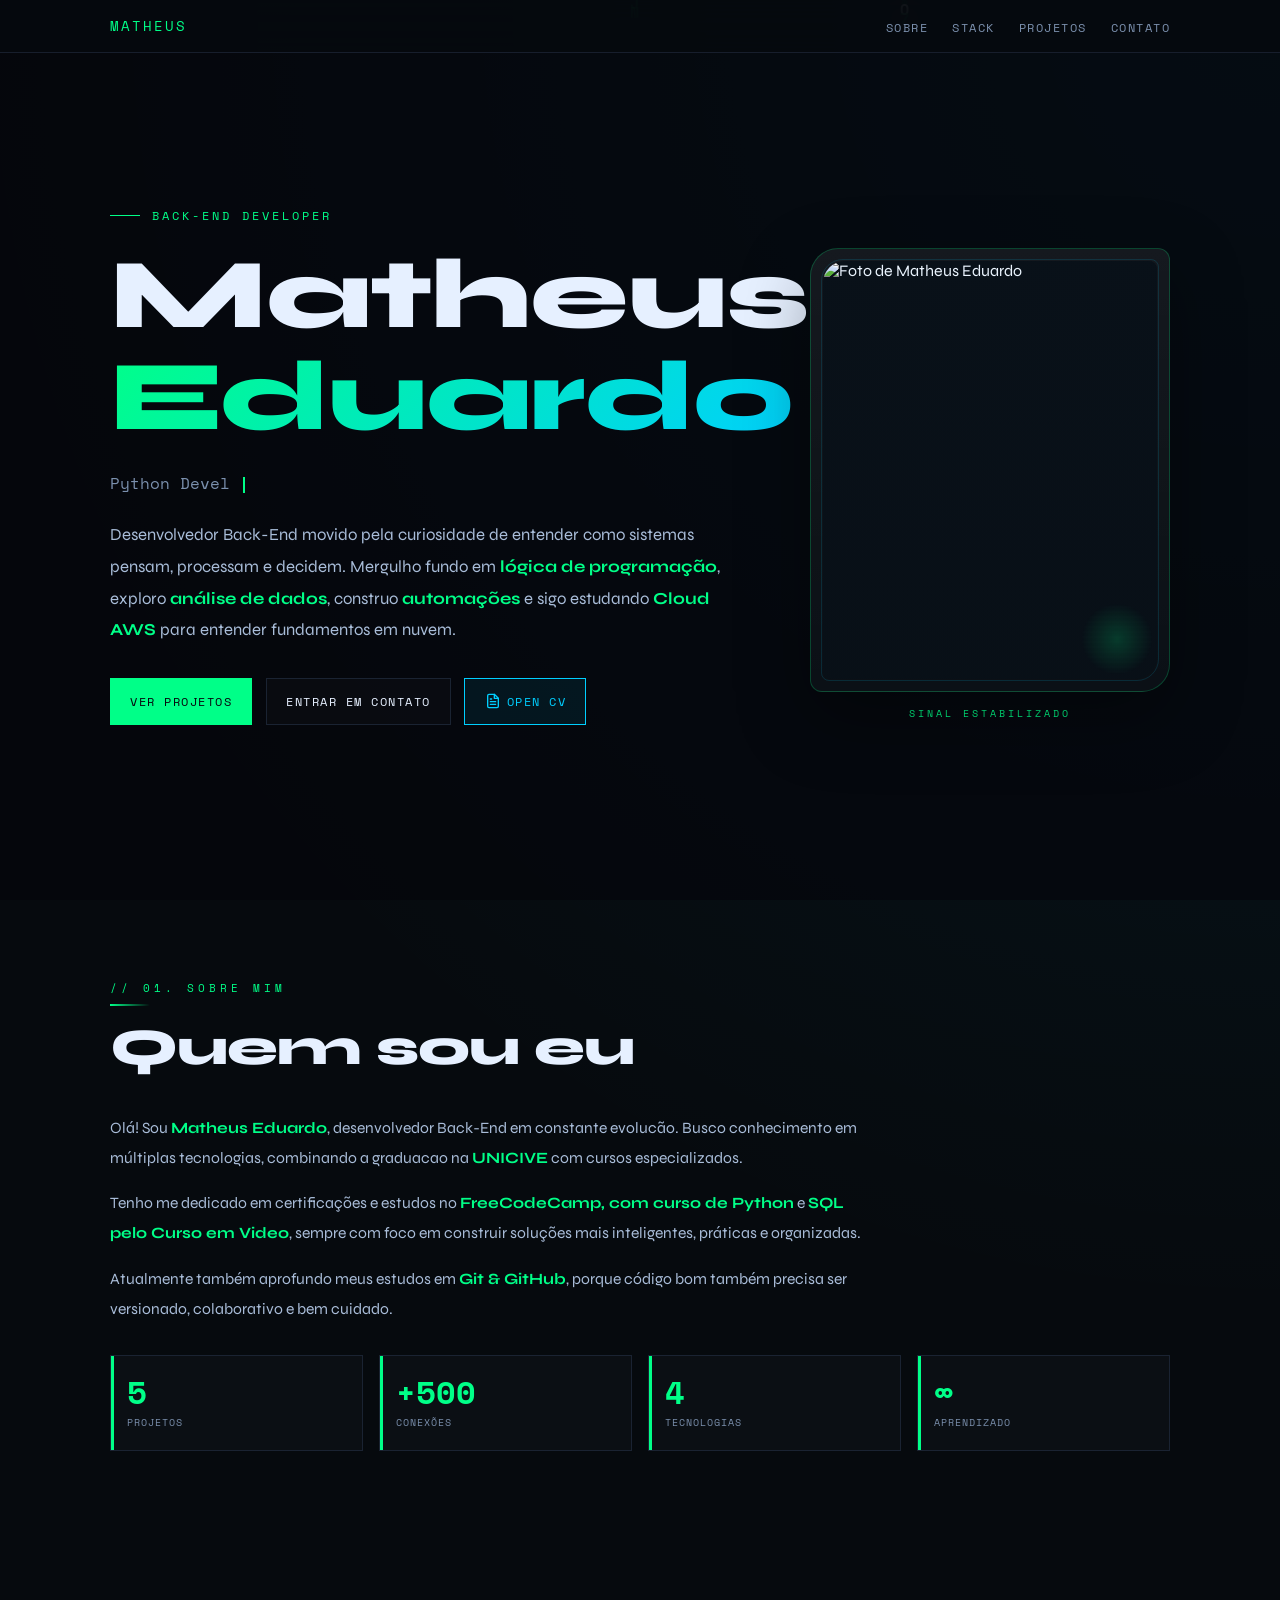
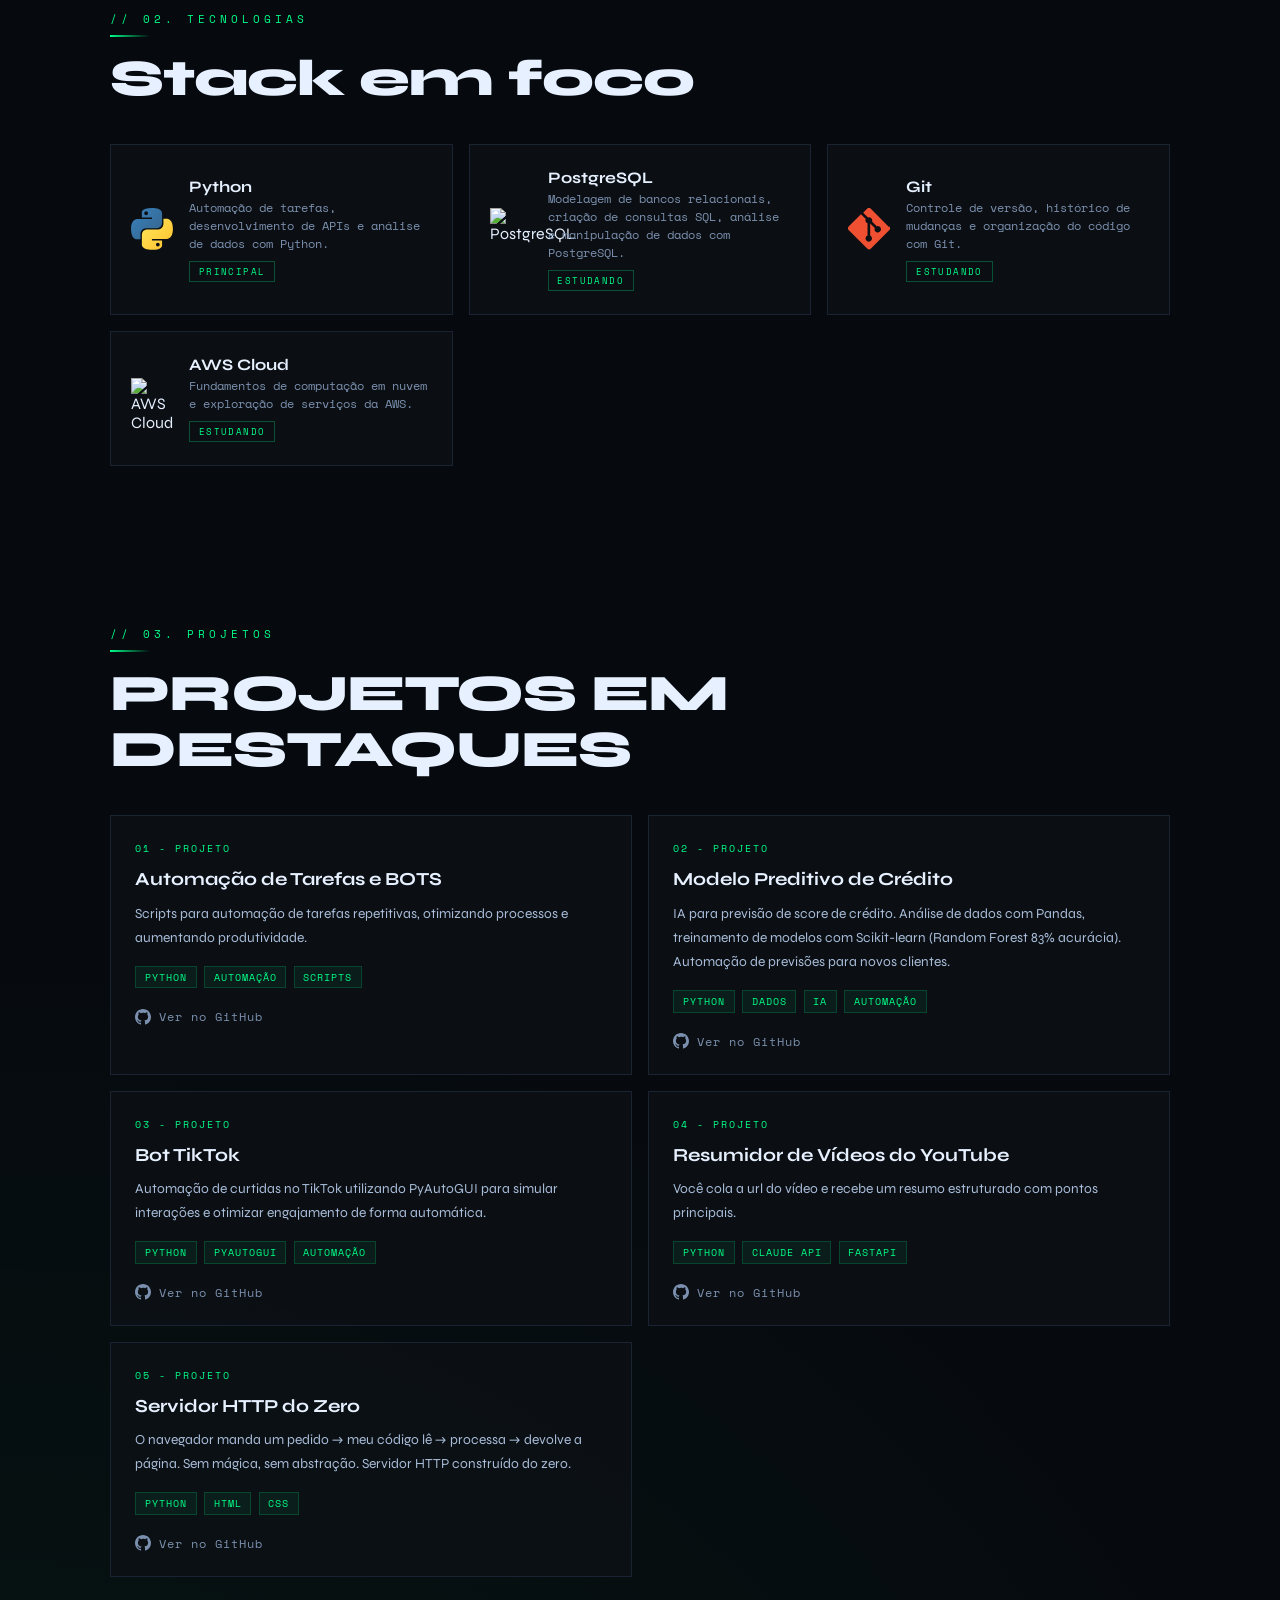
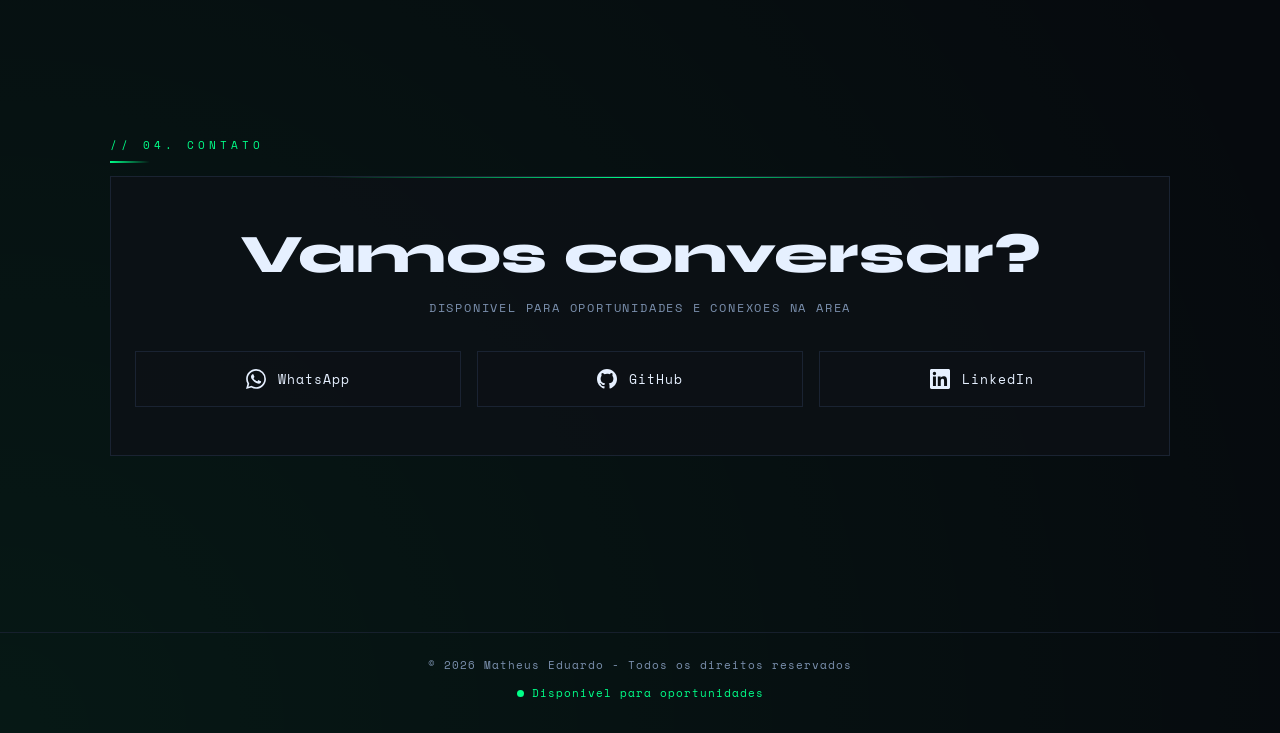
==== index.html @ 57ccb23d "Atualiza nomes dos projetos no portfólio Co-Authored-By: Claude Opus 4.6 <noreply@anthropic.com>" ====
<!DOCTYPE html>
<html lang="pt-BR">
<head>
  <meta charset="UTF-8">
  <meta name="viewport" content="width=device-width, initial-scale=1.0">
  <meta
    name="description"
    content="Portfólio de Matheus Eduardo, desenvolvedor Back-End focado em Python, SQL, automacao e IA."
  >
  <title>Matheus Eduardo | Back-End Developer</title>
  <link rel="preconnect" href="https://fonts.googleapis.com">
  <link rel="preconnect" href="https://fonts.gstatic.com" crossorigin>
  <link
    href="https://fonts.googleapis.com/css2?family=Space+Mono:wght@400;700&amp;family=Syne:wght@400;600;700;800&amp;display=swap"
    rel="stylesheet"
  >
  <link rel="stylesheet" href="styles.css">
</head>
<body>
  <canvas id="matrix-canvas" aria-hidden="true"></canvas>

  <header class="site-header">
    <nav class="nav">
      <a class="nav-logo" href="#hero">MATHEUS</a>
      <ul class="nav-links">
        <li><a href="#about">Sobre</a></li>
        <li><a href="#tech">Stack</a></li>
        <li><a href="#projects">Projetos</a></li>
        <li><a href="#contact">Contato</a></li>
      </ul>
    </nav>
  </header>

  <main class="wrapper">
    <section id="hero" class="section hero">
      <div class="hero-tag">Back-End Developer</div>
      <div class="hero-grid">
        <div class="hero-copy">
          <h1 class="hero-name">
            Matheus
            <span>Eduardo</span>
          </h1>
          <p class="hero-role">
            <span id="typed-text"></span>
            <span class="cursor" aria-hidden="true"></span>
          </p>
          <p class="hero-desc">
            Desenvolvedor Back-End movido pela curiosidade de entender como sistemas pensam,
            processam e decidem. Mergulho fundo em <strong>lógica de programação</strong>,
            exploro <strong>análise de dados</strong>, construo <strong>automações</strong>
            e sigo estudando <strong>Cloud AWS</strong> para entender fundamentos em nuvem.
            
          </p>
          <div class="hero-actions">
            <a class="button button-primary" href="#projects">Ver projetos</a>
            <a class="button button-secondary" href="#contact">Entrar em contato</a>
            <a class="button button-cv" href="curriculo.html" target="_blank" rel="noopener noreferrer">
              <svg width="16" height="16" viewBox="0 0 24 24" fill="none" stroke="currentColor" stroke-width="2" stroke-linecap="round" stroke-linejoin="round" aria-hidden="true" style="margin-right:6px">
                <path d="M14 2H6a2 2 0 0 0-2 2v16a2 2 0 0 0 2 2h12a2 2 0 0 0 2-2V8z"></path>
                <polyline points="14 2 14 8 20 8"></polyline>
                <line x1="16" y1="13" x2="8" y2="13"></line>
                <line x1="16" y1="17" x2="8" y2="17"></line>
                <polyline points="10 9 9 9 8 9"></polyline>
              </svg>
              Open CV
            </a>
          </div>
        </div>

        <aside class="hero-media" aria-label="Foto de Matheus Eduardo">
          <div class="hero-photo-frame">
            <div class="hero-photo-stack">
              <img
                class="hero-photo hero-photo-main"
                src="assets/foto-1.jpg"
                alt="Foto de Matheus Eduardo"
                loading="eager"
                decoding="async"
              >
              <img
                class="hero-photo hero-photo-glitch hero-photo-glitch-red"
                src="assets/foto-1.jpg"
                alt=""
                aria-hidden="true"
              >
              <img
                class="hero-photo hero-photo-glitch hero-photo-glitch-cyan"
                src="assets/foto-1.jpg"
                alt=""
                aria-hidden="true"
              >
            </div>
            <div class="hero-photo-scan" aria-hidden="true"></div>
            <div class="hero-photo-noise" aria-hidden="true"></div>
          </div>
          <p class="hero-photo-caption">sinal estabilizado</p>
        </aside>
      </div>
    </section>

    <section id="about" class="section">
      <div class="section-label">// 01. sobre mim</div>
      <div class="section-line"></div>
      <h2 class="section-title">Quem sou eu</h2>

      <div class="about-text">
        <p>
          Olá! Sou <strong>Matheus Eduardo</strong>, desenvolvedor Back-End em constante
          evolucão. Busco conhecimento em múltiplas tecnologias, combinando a graduacao na
          <strong>UNICIVE</strong> com cursos especializados.
        </p>
        <p>
          Tenho me dedicado em certificações e estudos no <strong>FreeCodeCamp, com curso de
          Python</strong> e <strong>SQL pelo Curso em Video</strong>, sempre com foco em construir
          soluções mais inteligentes, práticas e organizadas.
        </p>
        <p>
          Atualmente também aprofundo meus estudos em <strong>Git &amp; GitHub</strong>,
          porque código bom também precisa ser versionado, colaborativo e bem cuidado.
        </p>
      </div>

      <div class="stats-grid">
        <article class="stat-card reveal-card">
          <div class="stat-number">5</div>
          <div class="stat-label">Projetos</div>
        </article>
        <article class="stat-card reveal-card">
          <div class="stat-number">+500</div>
          <div class="stat-label">Conexões</div>
        </article>
        <article class="stat-card reveal-card">
          <div class="stat-number">4</div>
          <div class="stat-label">Tecnologias</div>
        </article>
        <article class="stat-card reveal-card">
          <div class="stat-number">∞</div>
          <div class="stat-label">Aprendizado</div>
        </article>
      </div>
    </section>

    <section id="tech" class="section">
      <div class="section-label">// 02. tecnologias</div>
      <div class="section-line"></div>
      <h2 class="section-title">Stack em foco</h2>

      <div class="tech-grid">
        <article class="tech-card reveal-card">
          <div class="tech-icon">
            <svg viewBox="0 0 256 255" xmlns="http://www.w3.org/2000/svg" aria-hidden="true">
              <defs>
                <linearGradient id="pyTop" x1="12.959%" y1="12.039%" x2="79.639%" y2="78.201%">
                  <stop offset="0%" stop-color="#387EB8"></stop>
                  <stop offset="100%" stop-color="#366994"></stop>
                </linearGradient>
                <linearGradient id="pyBot" x1="19.128%" y1="20.579%" x2="90.742%" y2="88.429%">
                  <stop offset="0%" stop-color="#FFE052"></stop>
                  <stop offset="100%" stop-color="#FFC331"></stop>
                </linearGradient>
              </defs>
              <path fill="url(#pyTop)" d="M126.916.072c-64.832 0-60.784 28.115-60.784 28.115l.072 29.128h61.868v8.745H41.631S.145 61.355.145 126.77c0 65.417 36.21 63.097 36.21 63.097h21.61v-30.356s-1.165-36.21 35.632-36.21h61.362s34.475.557 34.475-33.319V33.97S194.67.072 126.916.072zm-34.74 19.978a11.56 11.56 0 0 1 11.573 11.573 11.56 11.56 0 0 1-11.573 11.572 11.56 11.56 0 0 1-11.572-11.572A11.56 11.56 0 0 1 92.176 20.05z"></path>
              <path fill="url(#pyBot)" d="M128.757 254.126c64.832 0 60.784-28.115 60.784-28.115l-.072-29.127H127.6v-8.745h86.441s41.486 4.705 41.486-60.712c0-65.416-36.21-63.096-36.21-63.096h-21.61v30.355s1.165 36.21-35.632 36.21h-61.362s-34.475-.557-34.475 33.32v56.013s-5.235 33.897 62.518 33.897zm34.74-19.978a11.56 11.56 0 0 1-11.573-11.572 11.56 11.56 0 0 1 11.573-11.573 11.56 11.56 0 0 1 11.572 11.573 11.56 11.56 0 0 1-11.572 11.572z"></path>
            </svg>
          </div>
          <div>
            <div class="tech-name">Python</div>
            <div class="tech-desc">Automação de tarefas, desenvolvimento de APIs e análise de dados com Python.</div>
            <span class="tech-badge">Principal</span>
          </div>
        </article>

        <article class="tech-card reveal-card">
          <div class="tech-icon">
            <img src="assets/postgre.png" alt="PostgreSQL" loading="lazy" decoding="async">
          </div>
          <div>
            <div class="tech-name">PostgreSQL</div>
            <div class="tech-desc">Modelagem de bancos relacionais, criação de consultas SQL, análise e manipulação de dados com PostgreSQL.</div>
            <span class="tech-badge">Estudando</span>
          </div>
        </article>

        <article class="tech-card reveal-card">
          <div class="tech-icon">
            <svg viewBox="0 0 92 92" xmlns="http://www.w3.org/2000/svg" aria-hidden="true">
              <path fill="#F05032" d="M90.156 41.965L50.036 1.848a5.918 5.918 0 00-8.37 0L33.25 10.26l10.57 10.57a7.027 7.027 0 018.887 8.948l10.184 10.184a7.028 7.028 0 11-4.218 4.02L48.544 33.863v26.561a7.03 7.03 0 11-5.772-.172V33.398a7.029 7.029 0 01-3.817-9.23L28.438 13.629 1.845 40.221a5.92 5.92 0 000 8.372l40.12 40.116a5.92 5.92 0 008.37 0l39.82-39.818a5.924 5.924 0 000-8.926"></path>
            </svg>
          </div>
          <div>
            <div class="tech-name">Git</div>
            <div class="tech-desc">Controle de versão, histórico de mudanças e organização do código com Git.</div>
            <span class="tech-badge">Estudando</span>
          </div>
        </article>


        <article class="tech-card reveal-card">
          <div class="tech-icon">
            <img src="assets/cloud.jpg" alt="AWS Cloud" loading="lazy" decoding="async">
          </div>
          <div>
            <div class="tech-name">AWS Cloud</div>
            <div class="tech-desc">Fundamentos de computação em nuvem e exploração de serviços da AWS.</div>
            <span class="tech-badge">Estudando</span>
          </div>
        </article>
      </div>
    </section>

    <section id="projects" class="section">
      <div class="section-label">// 03. projetos</div>
      <div class="section-line"></div>
      <h2 class="section-title">PROJETOS EM DESTAQUES</h2>

      <div class="projects-grid">
        <a
          href="https://github.com/matheuseduardo04-dotcom"
          target="_blank"
          rel="noopener noreferrer"
          class="project-card reveal-card"
        >
          <div class="project-num">01 - PROJETO</div>
          <h3 class="project-title">Automação de Tarefas e BOTS</h3>
          <p class="project-desc">
            Scripts para automação de tarefas repetitivas, otimizando processos e
            aumentando produtividade.
          </p>
          <div class="project-tags">
            <span class="tag">Python</span>
            <span class="tag">Automação</span>
            <span class="tag">Scripts</span>
          </div>
          <div class="project-link">
            <svg viewBox="0 0 24 24" fill="currentColor" aria-hidden="true">
              <path d="M12 0C5.374 0 0 5.373 0 12c0 5.302 3.438 9.8 8.207 11.387.599.111.793-.261.793-.577v-2.234c-3.338.726-4.033-1.416-4.033-1.416-.546-1.387-1.333-1.756-1.333-1.756-1.089-.745.083-.729.083-.729 1.205.084 1.839 1.237 1.839 1.237 1.07 1.834 2.807 1.304 3.492.997.107-.775.418-1.305.762-1.604-2.665-.305-5.467-1.334-5.467-5.931 0-1.311.469-2.381 1.236-3.221-.124-.303-.535-1.524.117-3.176 0 0 1.008-.322 3.301 1.23A11.509 11.509 0 0112 5.803c1.02.005 2.047.138 3.006.404 2.291-1.552 3.297-1.23 3.297-1.23.653 1.653.242 2.874.118 3.176.77.84 1.235 1.911 1.235 3.221 0 4.609-2.807 5.624-5.479 5.921.43.372.823 1.102.823 2.222v3.293c0 .319.192.694.801.576C20.566 21.797 24 17.3 24 12c0-6.627-5.373-12-12-12z"></path>
            </svg>
            Ver no GitHub
          </div>
        </a>

        <a
          href="https://github.com/matheuseduardo04-dotcom/automacao-python"
          target="_blank"
          rel="noopener noreferrer"
          class="project-card reveal-card"
        >
          <div class="project-num">02 - PROJETO</div>
          <h3 class="project-title">Modelo Preditivo de Crédito</h3>
          <p class="project-desc">
            IA para previsão de score de crédito. Análise de dados com Pandas, treinamento de modelos com Scikit-learn (Random Forest 83% acurácia). Automação de previsões para novos clientes.

          </p>
          <div class="project-tags">
            <span class="tag">Python</span>
            <span class="tag">Dados</span>
            <span class="tag">IA</span>
            <span class="tag">Automação</span>
          </div>
          <div class="project-link">
            <svg viewBox="0 0 24 24" fill="currentColor" aria-hidden="true">
              <path d="M12 0C5.374 0 0 5.373 0 12c0 5.302 3.438 9.8 8.207 11.387.599.111.793-.261.793-.577v-2.234c-3.338.726-4.033-1.416-4.033-1.416-.546-1.387-1.333-1.756-1.333-1.756-1.089-.745.083-.729.083-.729 1.205.084 1.839 1.237 1.839 1.237 1.07 1.834 2.807 1.304 3.492.997.107-.775.418-1.305.762-1.604-2.665-.305-5.467-1.334-5.467-5.931 0-1.311.469-2.381 1.236-3.221-.124-.303-.535-1.524.117-3.176 0 0 1.008-.322 3.301 1.23A11.509 11.509 0 0112 5.803c1.02.005 2.047.138 3.006.404 2.291-1.552 3.297-1.23 3.297-1.23.653 1.653.242 2.874.118 3.176.77.84 1.235 1.911 1.235 3.221 0 4.609-2.807 5.624-5.479 5.921.43.372.823 1.102.823 2.222v3.293c0 .319.192.694.801.576C20.566 21.797 24 17.3 24 12c0-6.627-5.373-12-12-12z"></path>
            </svg>
            Ver no GitHub
          </div>
        </a>

        <a
          href="https://github.com/matheuseduardo04-dotcom"
          target="_blank"
          rel="noopener noreferrer"
          class="project-card reveal-card"
        >
          <div class="project-num">03 - PROJETO</div>
          <h3 class="project-title">Bot TikTok</h3>
          <p class="project-desc">
            Automação de curtidas no TikTok utilizando PyAutoGUI para simular interações
            e otimizar engajamento de forma automática.
          </p>
          <div class="project-tags">
            <span class="tag">Python</span>
            <span class="tag">PyAutoGUI</span>
            <span class="tag">Automação</span>
          </div>
          <div class="project-link">
            <svg viewBox="0 0 24 24" fill="currentColor" aria-hidden="true">
              <path d="M12 0C5.374 0 0 5.373 0 12c0 5.302 3.438 9.8 8.207 11.387.599.111.793-.261.793-.577v-2.234c-3.338.726-4.033-1.416-4.033-1.416-.546-1.387-1.333-1.756-1.333-1.756-1.089-.745.083-.729.083-.729 1.205.084 1.839 1.237 1.839 1.237 1.07 1.834 2.807 1.304 3.492.997.107-.775.418-1.305.762-1.604-2.665-.305-5.467-1.334-5.467-5.931 0-1.311.469-2.381 1.236-3.221-.124-.303-.535-1.524.117-3.176 0 0 1.008-.322 3.301 1.23A11.509 11.509 0 0112 5.803c1.02.005 2.047.138 3.006.404 2.291-1.552 3.297-1.23 3.297-1.23.653 1.653.242 2.874.118 3.176.77.84 1.235 1.911 1.235 3.221 0 4.609-2.807 5.624-5.479 5.921.43.372.823 1.102.823 2.222v3.293c0 .319.192.694.801.576C20.566 21.797 24 17.3 24 12c0-6.627-5.373-12-12-12z"></path>
            </svg>
            Ver no GitHub
          </div>
        </a>

        <a
          href="https://github.com/matheuseduardo04-dotcom"
          target="_blank"
          rel="noopener noreferrer"
          class="project-card reveal-card"
        >
          <div class="project-num">04 - PROJETO</div>
          <h3 class="project-title"> Resumidor de Vídeos do YouTube</h3>
          <p class="project-desc">
            Você cola a url do vídeo e recebe um resumo estruturado com pontos principais.
          </p>
          <div class="project-tags">
            <span class="tag">Python</span>
            <span class="tag">Claude API</span>
            <span class="tag">FastAPI</span>
  
          </div>
          <div class="project-link">
            <svg viewBox="0 0 24 24" fill="currentColor" aria-hidden="true">
              <path d="M12 0C5.374 0 0 5.373 0 12c0 5.302 3.438 9.8 8.207 11.387.599.111.793-.261.793-.577v-2.234c-3.338.726-4.033-1.416-4.033-1.416-.546-1.387-1.333-1.756-1.333-1.756-1.089-.745.083-.729.083-.729 1.205.084 1.839 1.237 1.839 1.237 1.07 1.834 2.807 1.304 3.492.997.107-.775.418-1.305.762-1.604-2.665-.305-5.467-1.334-5.467-5.931 0-1.311.469-2.381 1.236-3.221-.124-.303-.535-1.524.117-3.176 0 0 1.008-.322 3.301 1.23A11.509 11.509 0 0112 5.803c1.02.005 2.047.138 3.006.404 2.291-1.552 3.297-1.23 3.297-1.23.653 1.653.242 2.874.118 3.176.77.84 1.235 1.911 1.235 3.221 0 4.609-2.807 5.624-5.479 5.921.43.372.823 1.102.823 2.222v3.293c0 .319.192.694.801.576C20.566 21.797 24 17.3 24 12c0-6.627-5.373-12-12-12z"></path>
            </svg>
            Ver no GitHub
          </div>
        </a>
        <a
          href="https://github.com/matheuseduardo04-dotcom/http-server-python"
          target="_blank"
          rel="noopener noreferrer"
          class="project-card reveal-card"
        >
          <div class="project-num">05 - PROJETO</div>
          <h3 class="project-title">Servidor HTTP do Zero</h3>
          <p class="project-desc">
            O navegador manda um pedido → meu código lê → processa → devolve a página.
            Sem mágica, sem abstração. Servidor HTTP construído do zero.
          </p>
          <div class="project-tags">
            <span class="tag">Python</span>
            <span class="tag">HTML</span>
            <span class="tag">CSS</span>
          </div>
          <div class="project-link">
            <svg viewBox="0 0 24 24" fill="currentColor" aria-hidden="true">
              <path d="M12 0C5.374 0 0 5.373 0 12c0 5.302 3.438 9.8 8.207 11.387.599.111.793-.261.793-.577v-2.234c-3.338.726-4.033-1.416-4.033-1.416-.546-1.387-1.333-1.756-1.333-1.756-1.089-.745.083-.729.083-.729 1.205.084 1.839 1.237 1.839 1.237 1.07 1.834 2.807 1.304 3.492.997.107-.775.418-1.305.762-1.604-2.665-.305-5.467-1.334-5.467-5.931 0-1.311.469-2.381 1.236-3.221-.124-.303-.535-1.524.117-3.176 0 0 1.008-.322 3.301 1.23A11.509 11.509 0 0112 5.803c1.02.005 2.047.138 3.006.404 2.291-1.552 3.297-1.23 3.297-1.23.653 1.653.242 2.874.118 3.176.77.84 1.235 1.911 1.235 3.221 0 4.609-2.807 5.624-5.479 5.921.43.372.823 1.102.823 2.222v3.293c0 .319.192.694.801.576C20.566 21.797 24 17.3 24 12c0-6.627-5.373-12-12-12z"></path>
            </svg>
            Ver no GitHub
          </div>
        </a>
      </div>
    </section>

    <section id="contact" class="section">
      <div class="section-label">// 04. contato</div>
      <div class="section-line"></div>

      <div class="contact-inner">
        <h2 class="contact-title">Vamos conversar?</h2>
        <p class="contact-sub">Disponivel para oportunidades e conexoes na area</p>

        <div class="social-links">
          <a
            href="https://wa.me/5543996353642"
            target="_blank"
            rel="noopener noreferrer"
            class="social-link reveal-card"
          >
            <svg viewBox="0 0 24 24" fill="currentColor" xmlns="http://www.w3.org/2000/svg" aria-hidden="true">
              <path d="M17.472 14.382c-.297-.149-1.758-.867-2.03-.967-.273-.099-.471-.148-.67.15-.197.297-.767.966-.94 1.164-.173.199-.347.223-.644.075-.297-.15-1.255-.463-2.39-1.475-.883-.788-1.48-1.761-1.653-2.059-.173-.297-.018-.458.13-.606.134-.133.298-.347.446-.52.149-.174.198-.298.298-.497.099-.198.05-.371-.025-.52-.075-.149-.669-1.612-.916-2.207-.242-.579-.487-.5-.669-.51-.173-.008-.371-.01-.57-.01-.198 0-.52.074-.792.372-.272.297-1.04 1.016-1.04 2.479 0 1.462 1.065 2.875 1.213 3.074.149.198 2.096 3.2 5.077 4.487.709.306 1.262.489 1.694.625.712.227 1.36.195 1.871.118.571-.085 1.758-.719 2.006-1.413.248-.694.248-1.289.173-1.413-.074-.124-.272-.198-.57-.347m-5.421 7.403h-.004a9.87 9.87 0 01-5.031-1.378l-.361-.214-3.741.982.998-3.648-.235-.374a9.86 9.86 0 01-1.51-5.26c.001-5.45 4.436-9.884 9.888-9.884 2.64 0 5.122 1.03 6.988 2.898a9.825 9.825 0 012.893 6.994c-.003 5.45-4.437 9.884-9.885 9.884m8.413-18.297A11.815 11.815 0 0012.05 0C5.495 0 .16 5.335.157 11.892c0 2.096.547 4.142 1.588 5.945L.057 24l6.305-1.654a11.882 11.882 0 005.683 1.448h.005c6.554 0 11.89-5.335 11.893-11.893a11.821 11.821 0 00-3.48-8.413z"></path>
            </svg>
            WhatsApp
          </a>

          <a
            href="https://github.com/matheuseduardo04-dotcom"
            target="_blank"
            rel="noopener noreferrer"
            class="social-link reveal-card"
          >
            <svg viewBox="0 0 24 24" fill="currentColor" xmlns="http://www.w3.org/2000/svg" aria-hidden="true">
              <path d="M12 0C5.374 0 0 5.373 0 12c0 5.302 3.438 9.8 8.207 11.387.599.111.793-.261.793-.577v-2.234c-3.338.726-4.033-1.416-4.033-1.416-.546-1.387-1.333-1.756-1.333-1.756-1.089-.745.083-.729.083-.729 1.205.084 1.839 1.237 1.839 1.237 1.07 1.834 2.807 1.304 3.492.997.107-.775.418-1.305.762-1.604-2.665-.305-5.467-1.334-5.467-5.931 0-1.311.469-2.381 1.236-3.221-.124-.303-.535-1.524.117-3.176 0 0 1.008-.322 3.301 1.23A11.509 11.509 0 0112 5.803c1.02.005 2.047.138 3.006.404 2.291-1.552 3.297-1.23 3.297-1.23.653 1.653.242 2.874.118 3.176.77.84 1.235 1.911 1.235 3.221 0 4.609-2.807 5.624-5.479 5.921.43.372.823 1.102.823 2.222v3.293c0 .319.192.694.801.576C20.566 21.797 24 17.3 24 12c0-6.627-5.373-12-12-12z"></path>
            </svg>
            GitHub
          </a>

          <a
            href="https://www.linkedin.com/in/matheus-eduardo-6a71463b0"
            target="_blank"
            rel="noopener noreferrer"
            class="social-link reveal-card"
          >
            <svg viewBox="0 0 24 24" fill="currentColor" xmlns="http://www.w3.org/2000/svg" aria-hidden="true">
              <path d="M20.447 20.452h-3.554v-5.569c0-1.328-.027-3.037-1.852-3.037-1.853 0-2.136 1.445-2.136 2.939v5.667H9.351V9h3.414v1.561h.046c.477-.9 1.637-1.85 3.37-1.85 3.601 0 4.267 2.37 4.267 5.455v6.286zM5.337 7.433a2.062 2.062 0 01-2.063-2.065 2.064 2.064 0 112.063 2.065zm1.782 13.019H3.555V9h3.564v11.452zM22.225 0H1.771C.792 0 0 .774 0 1.729v20.542C0 23.227.792 24 1.771 24h20.451C23.2 24 24 23.227 24 22.271V1.729C24 .774 23.2 0 22.222 0h.003z"></path>
            </svg>
            LinkedIn
          </a>
        </div>
      </div>
    </section>
  </main>

  <footer class="site-footer">
    <p>&copy; <span id="current-year">2026</span> Matheus Eduardo - Todos os direitos reservados</p>
    <div class="footer-status">
      <div class="status-dot"></div>
      Disponivel para oportunidades
    </div>
  </footer>

  <script>
    document.body.classList.add('js-enabled');

    const currentYear = document.getElementById('current-year');
    if (currentYear) {
      currentYear.textContent = new Date().getFullYear();
    }

    const typedText = document.getElementById('typed-text');
    const phrases = [
      'Python Developer',
      'Back-End Engineer',
      'SQL Enthusiast',
      'Gen AI Explorer',
      'Problem Solver',
    ];

    if (typedText) {
      let phraseIndex = 0;
      let charIndex = 0;
      let deleting = false;

      const typeLoop = () => {
        const phrase = phrases[phraseIndex];

        if (deleting) {
          charIndex -= 1;
        } else {
          charIndex += 1;
        }

        typedText.textContent = phrase.slice(0, charIndex);

        if (!deleting && charIndex === phrase.length) {
          deleting = true;
          setTimeout(typeLoop, 1800);
          return;
        }

        if (deleting && charIndex === 0) {
          deleting = false;
          phraseIndex = (phraseIndex + 1) % phrases.length;
        }

        setTimeout(typeLoop, deleting ? 55 : 95);
      };

      setTimeout(typeLoop, 700);
    }

    const revealCards = document.querySelectorAll('.reveal-card');
    if ('IntersectionObserver' in window && revealCards.length > 0) {
      const observer = new IntersectionObserver(
        (entries) => {
          entries.forEach((entry) => {
            if (entry.isIntersecting) {
              entry.target.classList.add('is-visible');
              observer.unobserve(entry.target);
            }
          });
        },
        { threshold: 0.14 }
      );

      revealCards.forEach((card) => observer.observe(card));
    } else {
      revealCards.forEach((card) => card.classList.add('is-visible'));
    }

    const canvas = document.getElementById('matrix-canvas');
    const context = canvas ? canvas.getContext('2d') : null;

    if (canvas && context) {
      const chars = 'PYTHONSQLGENAIABCDEFGHIJKLMNOPQRSTUVWXYZ0123456789@#$%&{}[]<>/\\\\~';
      let fontSize = window.innerWidth < 480 ? 12 : 15;
      let columns = 0;
      let drops = [];

      const resizeCanvas = () => {
        canvas.width = window.innerWidth;
        canvas.height = window.innerHeight;
        fontSize = window.innerWidth < 480 ? 12 : 15;
        columns = Math.floor(canvas.width / fontSize);
        drops = Array.from({ length: columns }, () => Math.random() * -(canvas.height / fontSize));
      };

      const drawMatrix = () => {
        context.fillStyle = 'rgba(6, 10, 14, 0.18)';
        context.fillRect(0, 0, canvas.width, canvas.height);
        context.font = `bold ${fontSize}px "Space Mono", monospace`;

        for (let index = 0; index < columns; index += 1) {
          const char = chars[Math.floor(Math.random() * chars.length)];
          const random = Math.random();

          if (random > 0.95) {
            context.fillStyle = '#FFFFFF';
          } else if (random > 0.75) {
            context.fillStyle = '#00FF88';
          } else {
            context.fillStyle = `rgba(0, 180, 80, ${0.2 + Math.random() * 0.5})`;
          }

          context.fillText(char, index * fontSize, drops[index] * fontSize);

          if (drops[index] * fontSize > canvas.height && Math.random() > 0.975) {
            drops[index] = 0;
          }

          drops[index] += 0.6;
        }
      };

      resizeCanvas();
      window.addEventListener('resize', resizeCanvas);
      window.setInterval(drawMatrix, 40);
    }
  </script>
</body>
</html>
---- styles.css ----
:root {
  --bg: #060a0e;
  --surface: #0d1117;
  --surface-soft: rgba(13, 17, 23, 0.78);
  --border: #1a2332;
  --accent: #00ff88;
  --accent-2: #00cfff;
  --text: #e6f0ff;
  --muted: #7b90ae;
  --muted-strong: #a9bdd9;
  --shadow: 0 25px 70px rgba(0, 0, 0, 0.35);
  --mono: "Space Mono", monospace;
  --display: "Syne", sans-serif;
}

* {
  margin: 0;
  padding: 0;
  box-sizing: border-box;
}

html {
  scroll-behavior: smooth;
}

body {
  min-height: 100vh;
  overflow-x: hidden;
  background:
    radial-gradient(circle at top right, rgba(0, 207, 255, 0.08), transparent 32%),
    radial-gradient(circle at bottom left, rgba(0, 255, 136, 0.06), transparent 34%),
    var(--bg);
  color: var(--text);
  font-family: var(--display);
}

a {
  color: inherit;
}

svg {
  display: block;
}

#matrix-canvas {
  position: fixed;
  inset: 0;
  width: 100%;
  height: 100%;
  z-index: 0;
  pointer-events: none;
}

.site-header {
  position: fixed;
  top: 0;
  right: 0;
  left: 0;
  z-index: 10;
  backdrop-filter: blur(20px);
  background: rgba(6, 10, 14, 0.88);
  border-bottom: 1px solid rgba(26, 35, 50, 0.85);
}

.nav {
  max-width: 1100px;
  margin: 0 auto;
  padding: 1rem 1.25rem;
  display: flex;
  align-items: center;
  justify-content: space-between;
  gap: 1rem;
}

.nav-logo {
  font-family: var(--mono);
  font-size: 0.85rem;
  text-decoration: none;
  letter-spacing: 2px;
  color: var(--accent);
}

.nav-links {
  display: flex;
  align-items: center;
  gap: 1.5rem;
  list-style: none;
}

.nav-links a {
  font-family: var(--mono);
  font-size: 0.72rem;
  text-decoration: none;
  text-transform: uppercase;
  letter-spacing: 1.5px;
  color: var(--muted);
  transition: color 0.2s ease;
}

.nav-links a:hover,
.nav-links a:focus-visible {
  color: var(--accent);
}

.wrapper {
  position: relative;
  z-index: 1;
  width: min(1100px, 100%);
  margin: 0 auto;
  padding: 0 1.25rem 6rem;
}

.section {
  padding: 5rem 0;
}

.hero {
  min-height: 100vh;
  display: flex;
  flex-direction: column;
  justify-content: center;
  padding-top: 7rem;
}

.hero-tag,
.hero-name,
.hero-role,
.hero-desc,
.hero-actions {
  opacity: 0;
  animation: fade-up 0.8s forwards;
}

.hero-tag {
  width: fit-content;
  display: flex;
  align-items: center;
  gap: 0.75rem;
  margin-bottom: 1.25rem;
  color: var(--accent);
  font-family: var(--mono);
  font-size: 0.72rem;
  text-transform: uppercase;
  letter-spacing: 3px;
  animation-delay: 0.15s;
}

.hero-tag::before {
  content: "";
  width: 30px;
  height: 1px;
  flex-shrink: 0;
  background: var(--accent);
}

.hero-grid {
  display: grid;
  gap: 2rem;
  align-items: center;
  max-width: 1080px;
}

.hero-copy {
  max-width: 680px;
}

.hero-name {
  margin-bottom: 1.25rem;
  font-size: clamp(3rem, 11vw, 6.2rem);
  line-height: 1.02;
  letter-spacing: -1px;
  font-weight: 800;
  padding-bottom: 0.04em;
  animation-delay: 0.3s;
}

.hero-name span {
  display: block;
  width: fit-content;
  padding-right: 0.08em;
  background: linear-gradient(135deg, var(--accent), var(--accent-2));
  -webkit-background-clip: text;
  -webkit-text-fill-color: transparent;
  background-clip: text;
}

.hero-role {
  min-height: 1.5em;
  margin-bottom: 1.5rem;
  color: var(--muted);
  font-family: var(--mono);
  font-size: clamp(0.82rem, 3vw, 1rem);
  animation-delay: 0.45s;
}

.cursor {
  display: inline-block;
  width: 2px;
  height: 1em;
  margin-left: 3px;
  vertical-align: middle;
  background: var(--accent);
  animation: blink 1s infinite;
}

.hero-desc {
  max-width: 620px;
  color: var(--muted-strong);
  font-size: clamp(0.95rem, 2.5vw, 1.05rem);
  line-height: 1.9;
  animation-delay: 0.6s;
}

.hero-desc strong,
.about-text strong {
  color: var(--accent);
}

.hero-actions {
  display: flex;
  flex-wrap: wrap;
  gap: 0.85rem;
  margin-top: 2rem;
  animation-delay: 0.75s;
}

.hero-media {
  width: min(100%, 360px);
  justify-self: center;
  opacity: 0;
  animation: fade-up 0.85s 0.95s forwards;
}

.hero-photo-frame {
  position: relative;
  overflow: hidden;
  padding: 12px;
  border: 1px solid rgba(0, 255, 136, 0.22);
  border-radius: 28px 12px 28px 12px;
  background:
    linear-gradient(180deg, rgba(255, 255, 255, 0.06), rgba(255, 255, 255, 0.02)),
    rgba(7, 12, 18, 0.92);
  box-shadow: var(--shadow);
}

.hero-photo-frame::before,
.hero-photo-frame::after {
  content: "";
  position: absolute;
  pointer-events: none;
}

.hero-photo-frame::before {
  inset: 10px;
  border: 1px solid rgba(0, 207, 255, 0.14);
  border-radius: 22px 8px 22px 8px;
}

.hero-photo-frame::after {
  inset: auto 16px 16px auto;
  width: 72px;
  height: 72px;
  background: radial-gradient(circle, rgba(0, 255, 136, 0.18), transparent 70%);
}

.hero-photo-stack {
  position: relative;
  aspect-ratio: 4 / 5;
  overflow: hidden;
  border-radius: 22px 8px 22px 8px;
  background:
    linear-gradient(180deg, rgba(8, 15, 22, 0.08), rgba(8, 15, 22, 0.65)),
    #091119;
}

.hero-photo {
  position: absolute;
  inset: 0;
  width: 100%;
  height: 100%;
  object-fit: cover;
  object-position: center 20%;
}

.hero-photo-main {
  filter: contrast(1.04) saturate(0.95);
  animation: photo-settle 1.65s ease-out both;
}

.hero-photo-glitch {
  opacity: 0;
  mix-blend-mode: screen;
}

.hero-photo-glitch-red {
  filter: sepia(0.1) saturate(1.2) hue-rotate(-25deg);
  animation: hero-glitch-red 1.55s steps(2, end) 1;
}

.hero-photo-glitch-cyan {
  filter: saturate(1.2) hue-rotate(140deg);
  animation: hero-glitch-cyan 1.55s steps(2, end) 1;
}

.hero-photo-scan {
  position: absolute;
  inset: -8% 0;
  background:
    linear-gradient(
      180deg,
      transparent 0%,
      rgba(255, 255, 255, 0.04) 42%,
      rgba(0, 255, 136, 0.16) 50%,
      rgba(255, 255, 255, 0.04) 58%,
      transparent 100%
    );
  opacity: 0;
  mix-blend-mode: screen;
  animation: hero-scan 1.45s ease-out 1;
}

.hero-photo-noise {
  position: absolute;
  inset: 12px;
  border-radius: 22px 8px 22px 8px;
  background: repeating-linear-gradient(
    180deg,
    rgba(255, 255, 255, 0.02) 0,
    rgba(255, 255, 255, 0.02) 2px,
    transparent 2px,
    transparent 5px
  );
  opacity: 0.22;
  pointer-events: none;
}

.hero-photo-caption {
  margin-top: 0.85rem;
  color: var(--accent);
  text-align: center;
  font-family: var(--mono);
  font-size: 0.62rem;
  letter-spacing: 3px;
  text-transform: uppercase;
}

.button {
  display: inline-flex;
  align-items: center;
  justify-content: center;
  min-height: 46px;
  padding: 0.85rem 1.2rem;
  border: 1px solid var(--border);
  text-decoration: none;
  font-family: var(--mono);
  font-size: 0.72rem;
  letter-spacing: 1.5px;
  text-transform: uppercase;
  transition:
    transform 0.2s ease,
    border-color 0.2s ease,
    background-color 0.2s ease,
    color 0.2s ease;
}

.button:hover,
.button:focus-visible {
  transform: translateY(-2px);
}

.button-primary {
  border-color: var(--accent);
  background: var(--accent);
  color: var(--bg);
}

.button-secondary {
  background: rgba(255, 255, 255, 0.02);
  color: var(--text);
}

.button-secondary:hover,
.button-secondary:focus-visible {
  border-color: var(--accent);
  color: var(--accent);
}

.button-cv {
  border-color: var(--accent-2);
  background: rgba(0, 207, 255, 0.08);
  color: var(--accent-2);
}

.button-cv:hover,
.button-cv:focus-visible {
  background: var(--accent-2);
  color: var(--bg);
  border-color: var(--accent-2);
}

.section-label {
  margin-bottom: 0.5rem;
  color: var(--accent);
  font-family: var(--mono);
  font-size: 0.68rem;
  letter-spacing: 4px;
  text-transform: uppercase;
}

.section-line {
  width: 40px;
  height: 2px;
  margin-bottom: 0.85rem;
  background: linear-gradient(90deg, var(--accent), transparent);
}

.section-title {
  margin-bottom: 2.3rem;
  font-size: clamp(1.9rem, 6vw, 3.2rem);
  line-height: 1.1;
  letter-spacing: -1px;
  font-weight: 800;
}

.about-text {
  max-width: 760px;
}

.about-text p {
  margin-bottom: 1rem;
  color: var(--muted-strong);
  font-size: 0.98rem;
  line-height: 1.9;
}

.stats-grid,
.tech-grid,
.projects-grid,
.social-links {
  display: grid;
  gap: 1rem;
}

.stats-grid {
  margin-top: 2rem;
  grid-template-columns: repeat(2, minmax(0, 1fr));
}

.stat-card,
.tech-card,
.project-card,
.social-link {
  border: 1px solid var(--border);
  background: var(--surface-soft);
}

.stat-card {
  position: relative;
  overflow: hidden;
  padding: 1.25rem 1rem;
}

.stat-card::before {
  content: "";
  position: absolute;
  top: 0;
  left: 0;
  width: 3px;
  height: 100%;
  background: var(--accent);
}

.stat-number {
  margin-bottom: 0.35rem;
  color: var(--accent);
  font-family: var(--mono);
  font-size: 2rem;
  line-height: 1;
  font-weight: 700;
}

.stat-label {
  color: var(--muted);
  font-family: var(--mono);
  font-size: 0.65rem;
  letter-spacing: 1px;
  text-transform: uppercase;
}

.tech-grid {
  grid-template-columns: 1fr;
}

.tech-card {
  display: flex;
  align-items: center;
  gap: 1rem;
  padding: 1.45rem 1.25rem;
  transition:
    transform 0.2s ease,
    border-color 0.2s ease;
}

.tech-card:hover {
  transform: translateY(-4px);
  border-color: var(--accent);
}

.tech-icon {
  width: 42px;
  height: 42px;
  flex-shrink: 0;
}

.tech-icon svg {
  width: 100%;
  height: 100%;
}

.tech-icon img {
  width: 100%;
  height: 100%;
  object-fit: contain;
}

.tech-name {
  margin-bottom: 0.2rem;
  font-size: 1rem;
  font-weight: 700;
}

.tech-desc {
  color: var(--muted);
  font-family: var(--mono);
  font-size: 0.75rem;
  line-height: 1.5;
}

.tech-badge {
  display: inline-block;
  margin-top: 0.5rem;
  padding: 0.18rem 0.55rem;
  border: 1px solid rgba(0, 255, 136, 0.28);
  color: var(--accent);
  font-family: var(--mono);
  font-size: 0.58rem;
  letter-spacing: 1.4px;
  text-transform: uppercase;
}

.projects-grid {
  grid-template-columns: 1fr;
}

.project-card {
  display: block;
  height: 100%;
  padding: 1.5rem;
  text-decoration: none;
  color: inherit;
  transition:
    transform 0.2s ease,
    border-color 0.2s ease;
}

.project-card:hover {
  transform: translateY(-4px);
  border-color: var(--accent);
}

.project-num {
  margin-bottom: 0.75rem;
  color: var(--accent);
  font-family: var(--mono);
  font-size: 0.65rem;
  letter-spacing: 2px;
}

.project-title {
  margin-bottom: 0.6rem;
  font-size: 1.15rem;
  line-height: 1.3;
  font-weight: 700;
}

.project-desc {
  margin-bottom: 1rem;
  color: var(--muted-strong);
  font-size: 0.86rem;
  line-height: 1.75;
}

.project-tags {
  display: flex;
  flex-wrap: wrap;
  gap: 0.45rem;
  margin-bottom: 1.25rem;
}

.tag {
  padding: 0.2rem 0.55rem;
  border: 1px solid rgba(0, 255, 136, 0.18);
  background: rgba(0, 255, 136, 0.06);
  color: var(--accent);
  font-family: var(--mono);
  font-size: 0.6rem;
  letter-spacing: 1px;
  text-transform: uppercase;
}

.project-link {
  display: flex;
  align-items: center;
  gap: 0.5rem;
  color: var(--muted);
  font-family: var(--mono);
  font-size: 0.72rem;
  letter-spacing: 1px;
}

.project-link svg {
  width: 16px;
  height: 16px;
  flex-shrink: 0;
}

.contact-inner {
  position: relative;
  overflow: hidden;
  padding: 3rem 1.5rem;
  border: 1px solid var(--border);
  background: var(--surface-soft);
  text-align: center;
}

.contact-inner::before {
  content: "";
  position: absolute;
  top: 0;
  left: 50%;
  transform: translateX(-50%);
  width: 60%;
  height: 1px;
  background: linear-gradient(90deg, transparent, var(--accent), transparent);
}

.contact-title {
  margin-bottom: 0.8rem;
  font-size: clamp(2rem, 7vw, 3.4rem);
  line-height: 1.1;
  font-weight: 800;
}

.contact-sub {
  margin-bottom: 2.2rem;
  color: var(--muted);
  font-family: var(--mono);
  font-size: 0.76rem;
  letter-spacing: 1.8px;
  text-transform: uppercase;
}

.social-links {
  grid-template-columns: 1fr;
}

.social-link {
  display: flex;
  align-items: center;
  justify-content: center;
  gap: 0.75rem;
  min-height: 56px;
  padding: 1rem 1.4rem;
  color: var(--text);
  text-decoration: none;
  font-family: var(--mono);
  font-size: 0.8rem;
  letter-spacing: 1px;
  transition:
    transform 0.2s ease,
    border-color 0.2s ease,
    background-color 0.2s ease,
    color 0.2s ease;
}

.social-link:hover,
.social-link:focus-visible {
  transform: translateY(-3px);
  border-color: var(--accent);
  background: var(--accent);
  color: var(--bg);
}

.social-link svg {
  width: 20px;
  height: 20px;
  flex-shrink: 0;
}

.site-footer {
  position: relative;
  z-index: 1;
  display: flex;
  flex-direction: column;
  align-items: center;
  gap: 0.75rem;
  padding: 1.5rem 1.25rem 2rem;
  border-top: 1px solid rgba(26, 35, 50, 0.85);
  text-align: center;
}

.site-footer p,
.footer-status {
  font-family: var(--mono);
  font-size: 0.66rem;
  letter-spacing: 1px;
}

.site-footer p {
  color: var(--muted);
}

.footer-status {
  display: flex;
  align-items: center;
  gap: 0.5rem;
  color: var(--accent);
}

.status-dot {
  width: 7px;
  height: 7px;
  border-radius: 50%;
  background: var(--accent);
  animation: pulse 2s infinite;
}

.reveal-card {
  transition:
    opacity 0.5s ease,
    transform 0.5s ease,
    border-color 0.2s ease,
    background-color 0.2s ease,
    color 0.2s ease;
}

.js-enabled .reveal-card {
  opacity: 0;
  transform: translateY(24px);
}

.js-enabled .reveal-card.is-visible {
  opacity: 1;
  transform: translateY(0);
}

@keyframes fade-up {
  from {
    opacity: 0;
    transform: translateY(20px);
  }

  to {
    opacity: 1;
    transform: translateY(0);
  }
}

@keyframes blink {
  0%,
  100% {
    opacity: 1;
  }

  50% {
    opacity: 0;
  }
}

@keyframes pulse {
  0%,
  100% {
    box-shadow: 0 0 0 0 rgba(0, 255, 136, 0.45);
  }

  50% {
    box-shadow: 0 0 0 6px rgba(0, 255, 136, 0);
  }
}

@keyframes photo-settle {
  0% {
    transform: scale(1.08);
    filter: contrast(1.2) saturate(1.25) blur(1px);
  }

  35% {
    transform: scale(1.02);
    filter: contrast(1.16) saturate(1.08);
  }

  100% {
    transform: scale(1);
    filter: contrast(1.04) saturate(0.95);
  }
}

@keyframes hero-glitch-red {
  0%,
  100% {
    opacity: 0;
    transform: translate3d(0, 0, 0);
    clip-path: inset(0 0 0 0);
  }

  8% {
    opacity: 0.5;
    transform: translate3d(-14px, 3px, 0);
    clip-path: inset(4% 0 58% 0);
  }

  16% {
    opacity: 0;
  }

  24% {
    opacity: 0.42;
    transform: translate3d(10px, -4px, 0);
    clip-path: inset(38% 0 26% 0);
  }

  34% {
    opacity: 0;
  }

  46% {
    opacity: 0.35;
    transform: translate3d(-8px, 6px, 0);
    clip-path: inset(68% 0 8% 0);
  }

  60% {
    opacity: 0;
  }
}

@keyframes hero-glitch-cyan {
  0%,
  100% {
    opacity: 0;
    transform: translate3d(0, 0, 0);
    clip-path: inset(0 0 0 0);
  }

  10% {
    opacity: 0;
  }

  18% {
    opacity: 0.42;
    transform: translate3d(12px, 2px, 0);
    clip-path: inset(18% 0 46% 0);
  }

  28% {
    opacity: 0;
  }

  36% {
    opacity: 0.5;
    transform: translate3d(-10px, -5px, 0);
    clip-path: inset(50% 0 16% 0);
  }

  48% {
    opacity: 0;
  }

  58% {
    opacity: 0.3;
    transform: translate3d(6px, 3px, 0);
    clip-path: inset(6% 0 72% 0);
  }

  70% {
    opacity: 0;
  }
}

@keyframes hero-scan {
  0% {
    opacity: 0;
    transform: translateY(-32%);
  }

  20% {
    opacity: 0.6;
  }

  72% {
    opacity: 0.25;
  }

  100% {
    opacity: 0;
    transform: translateY(120%);
  }
}

@media (min-width: 700px) {
  .stats-grid {
    grid-template-columns: repeat(4, minmax(0, 1fr));
  }

  .tech-grid {
    grid-template-columns: repeat(2, minmax(0, 1fr));
  }

  .social-links {
    grid-template-columns: repeat(3, minmax(0, 1fr));
  }
}

@media (min-width: 880px) {
  .hero-grid {
    grid-template-columns: minmax(0, 1.05fr) minmax(300px, 360px);
    gap: 3.2rem;
  }

  .hero-media {
    justify-self: end;
  }

  .projects-grid {
    grid-template-columns: repeat(2, minmax(0, 1fr));
  }

  .tech-grid {
    grid-template-columns: repeat(3, minmax(0, 1fr));
  }
}

@media (max-width: 620px) {
  .nav-links {
    display: none;
  }

  .wrapper {
    padding-right: 1rem;
    padding-left: 1rem;
  }

  .section {
    padding: 4rem 0;
  }

  .hero {
    min-height: auto;
    padding-top: 6rem;
  }

  .hero-media {
    width: min(100%, 320px);
  }

  .hero-actions {
    flex-direction: column;
  }

  .hero-actions .button {
    width: 100%;
    text-align: center;
  }
}


@media (prefers-reduced-motion: reduce) {
  html {
    scroll-behavior: auto;
  }

  *,
  *::before,
  *::after {
    animation-duration: 0.01ms !important;
    animation-iteration-count: 1 !important;
    scroll-behavior: auto !important;
    transition-duration: 0.01ms !important;
  }

  #matrix-canvas {
    display: none;
  }
}
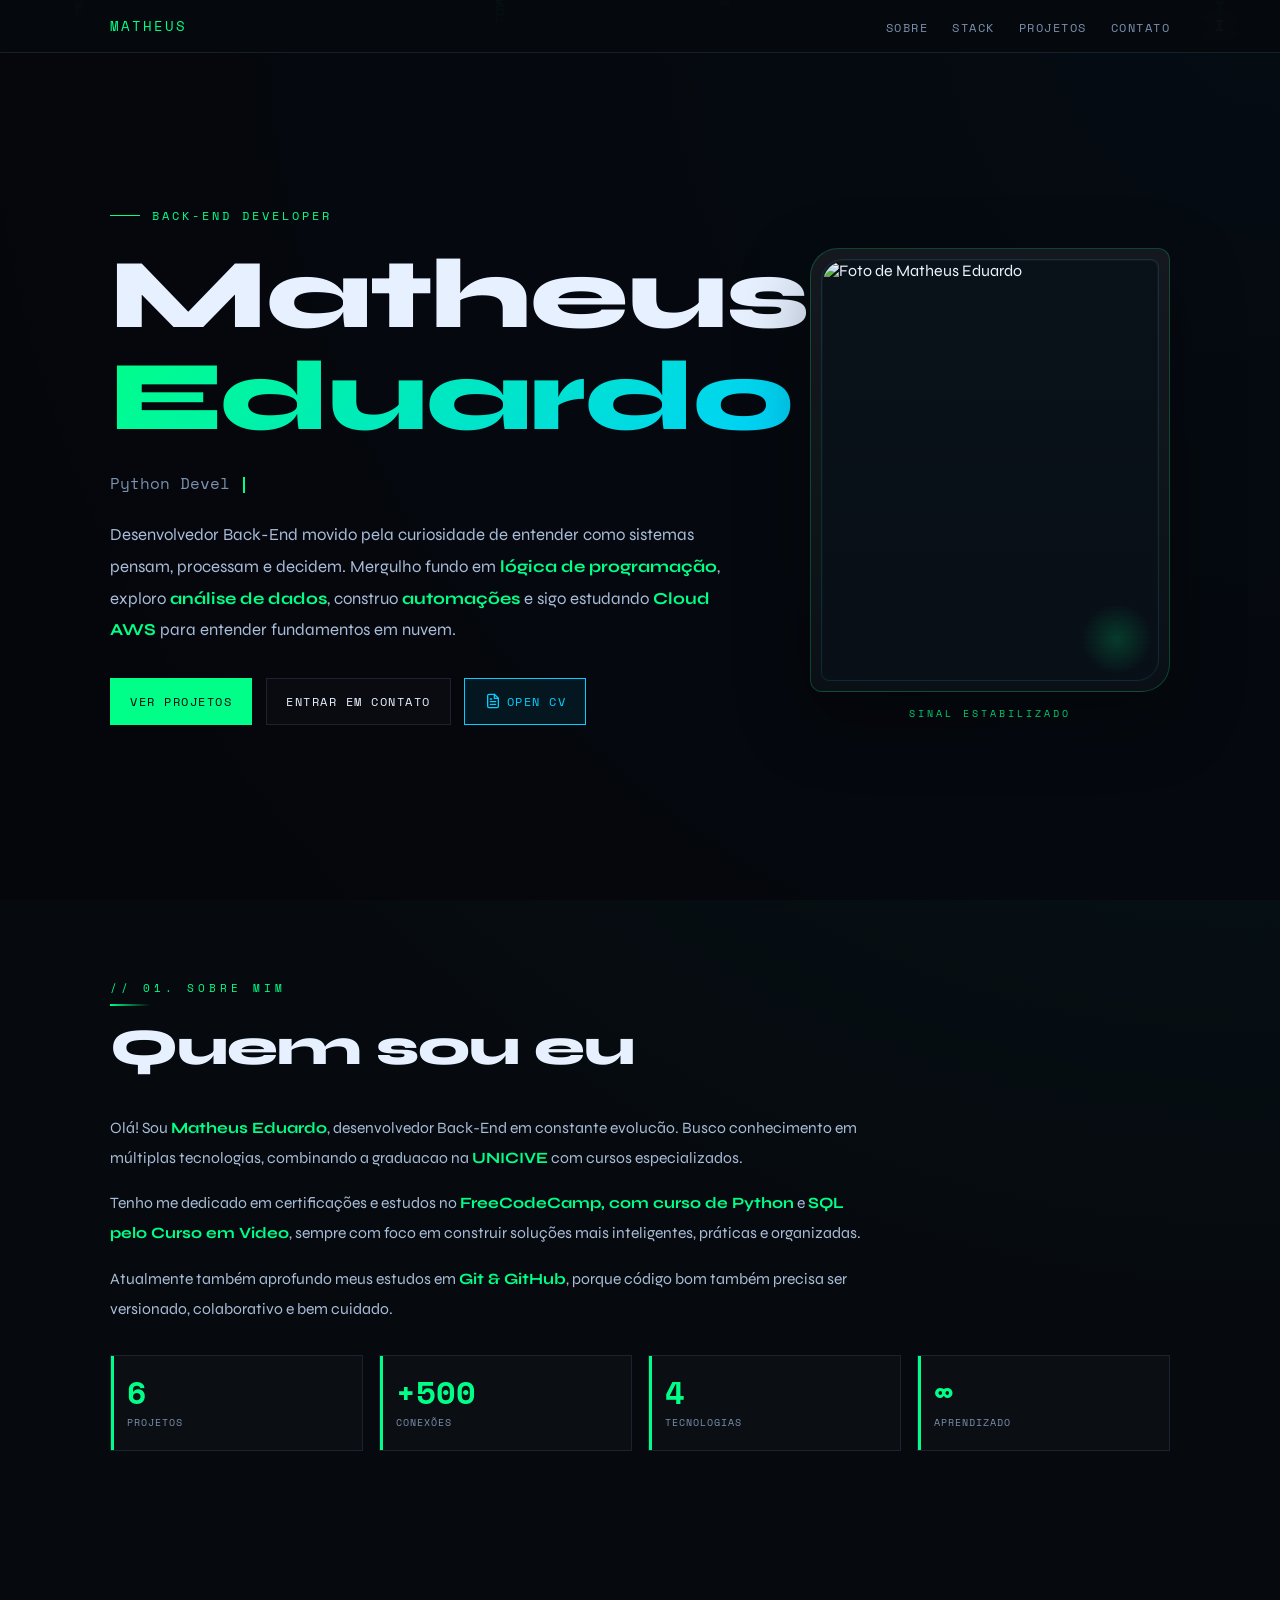
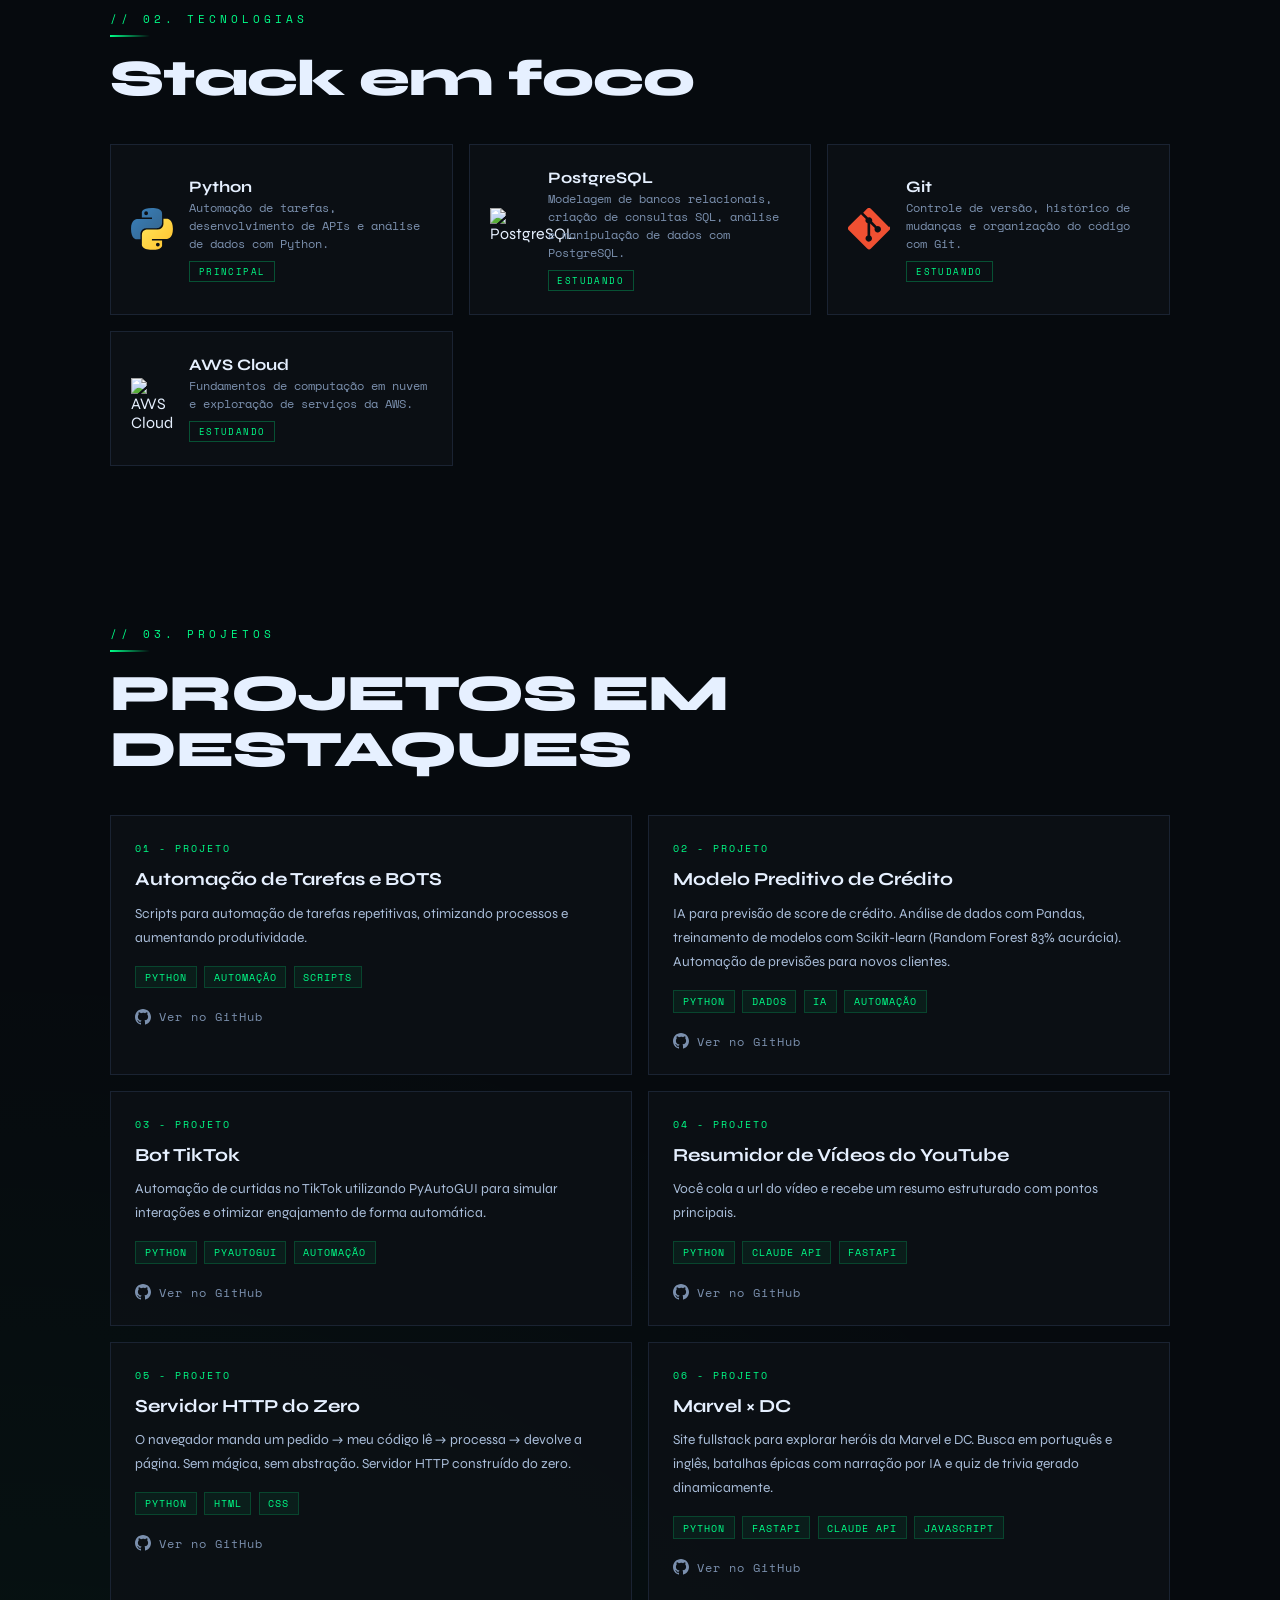
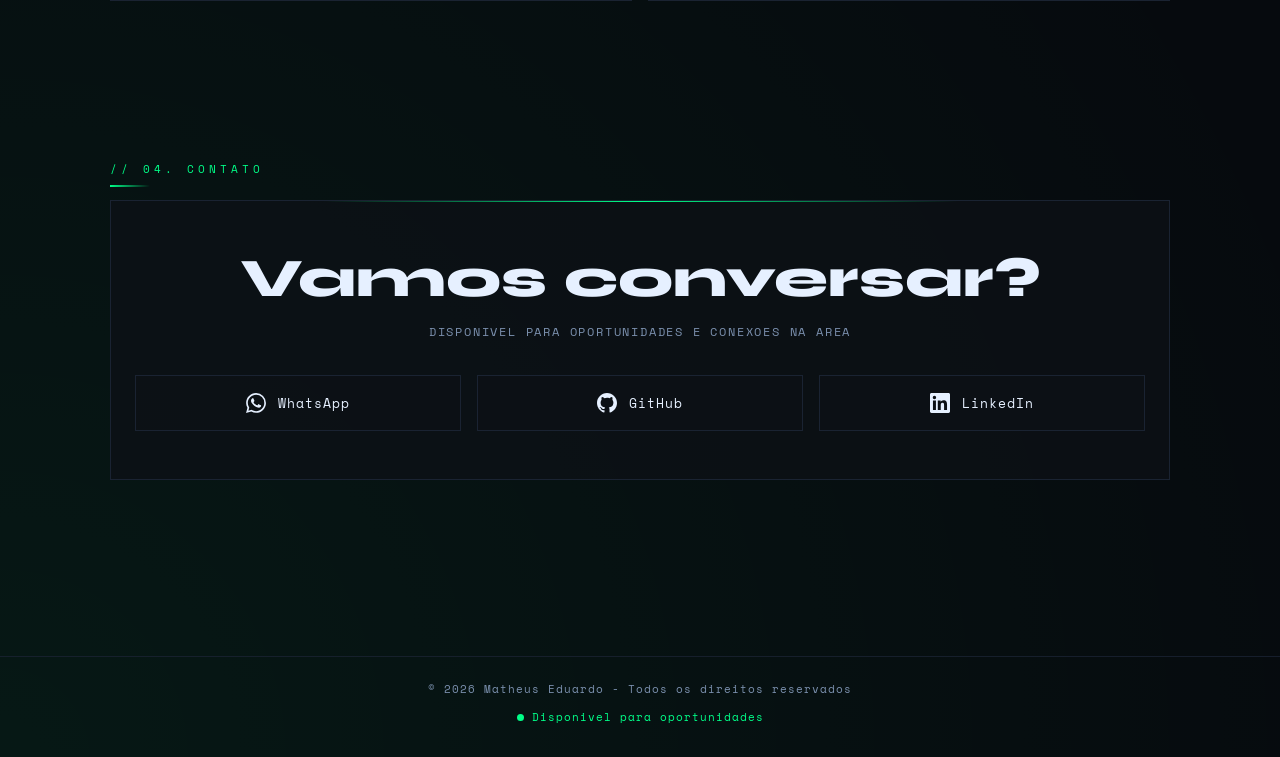
==== commit 1692989f: "Adiciona projeto Marvel × DC ao portfólio Co-Authored-By: Claude Opus 4.6 <noreply@anthropic.com>" ====
--- a/index.html
+++ b/index.html
@@ -122,7 +122,7 @@
 
       <div class="stats-grid">
         <article class="stat-card reveal-card">
-          <div class="stat-number">5</div>
+          <div class="stat-number">6</div>
           <div class="stat-label">Projetos</div>
         </article>
         <article class="stat-card reveal-card">
@@ -338,6 +338,30 @@
             Ver no GitHub
           </div>
         </a>
+        <a
+          href="https://github.com/matheuseduardo04-dotcom/Marvel-DC"
+          target="_blank"
+          rel="noopener noreferrer"
+          class="project-card reveal-card"
+        >
+          <div class="project-num">06 - PROJETO</div>
+          <h3 class="project-title">Marvel × DC</h3>
+          <p class="project-desc">
+            Site fullstack para explorar heróis da Marvel e DC. Busca em português e inglês, batalhas épicas com narração por IA e quiz de trivia gerado dinamicamente.
+          </p>
+          <div class="project-tags">
+            <span class="tag">Python</span>
+            <span class="tag">FastAPI</span>
+            <span class="tag">Claude API</span>
+            <span class="tag">JavaScript</span>
+          </div>
+          <div class="project-link">
+            <svg viewBox="0 0 24 24" fill="currentColor" aria-hidden="true">
+              <path d="M12 0C5.374 0 0 5.373 0 12c0 5.302 3.438 9.8 8.207 11.387.599.111.793-.261.793-.577v-2.234c-3.338.726-4.033-1.416-4.033-1.416-.546-1.387-1.333-1.756-1.333-1.756-1.089-.745.083-.729.083-.729 1.205.084 1.839 1.237 1.839 1.237 1.07 1.834 2.807 1.304 3.492.997.107-.775.418-1.305.762-1.604-2.665-.305-5.467-1.334-5.467-5.931 0-1.311.469-2.381 1.236-3.221-.124-.303-.535-1.524.117-3.176 0 0 1.008-.322 3.301 1.23A11.509 11.509 0 0112 5.803c1.02.005 2.047.138 3.006.404 2.291-1.552 3.297-1.23 3.297-1.23.653 1.653.242 2.874.118 3.176.77.84 1.235 1.911 1.235 3.221 0 4.609-2.807 5.624-5.479 5.921.43.372.823 1.102.823 2.222v3.293c0 .319.192.694.801.576C20.566 21.797 24 17.3 24 12c0-6.627-5.373-12-12-12z"></path>
+            </svg>
+            Ver no GitHub
+          </div>
+        </a>
       </div>
     </section>
 
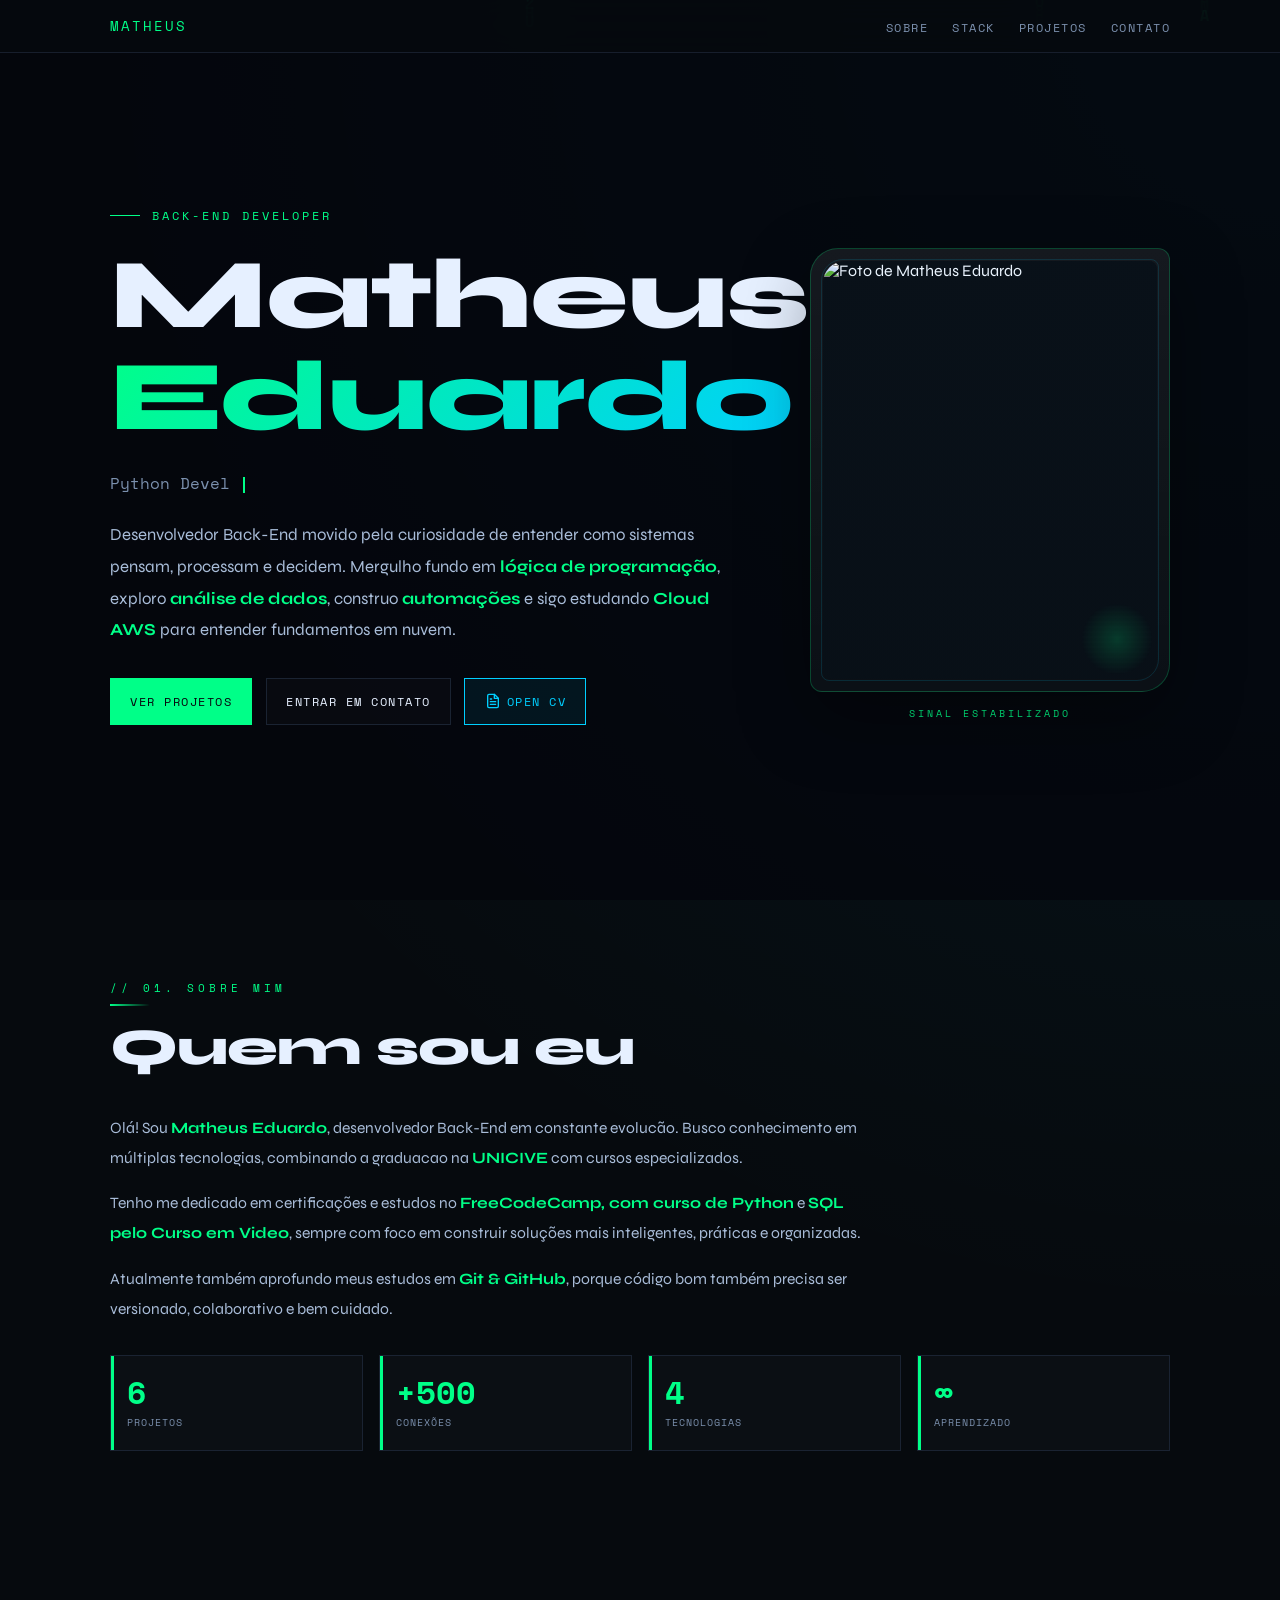
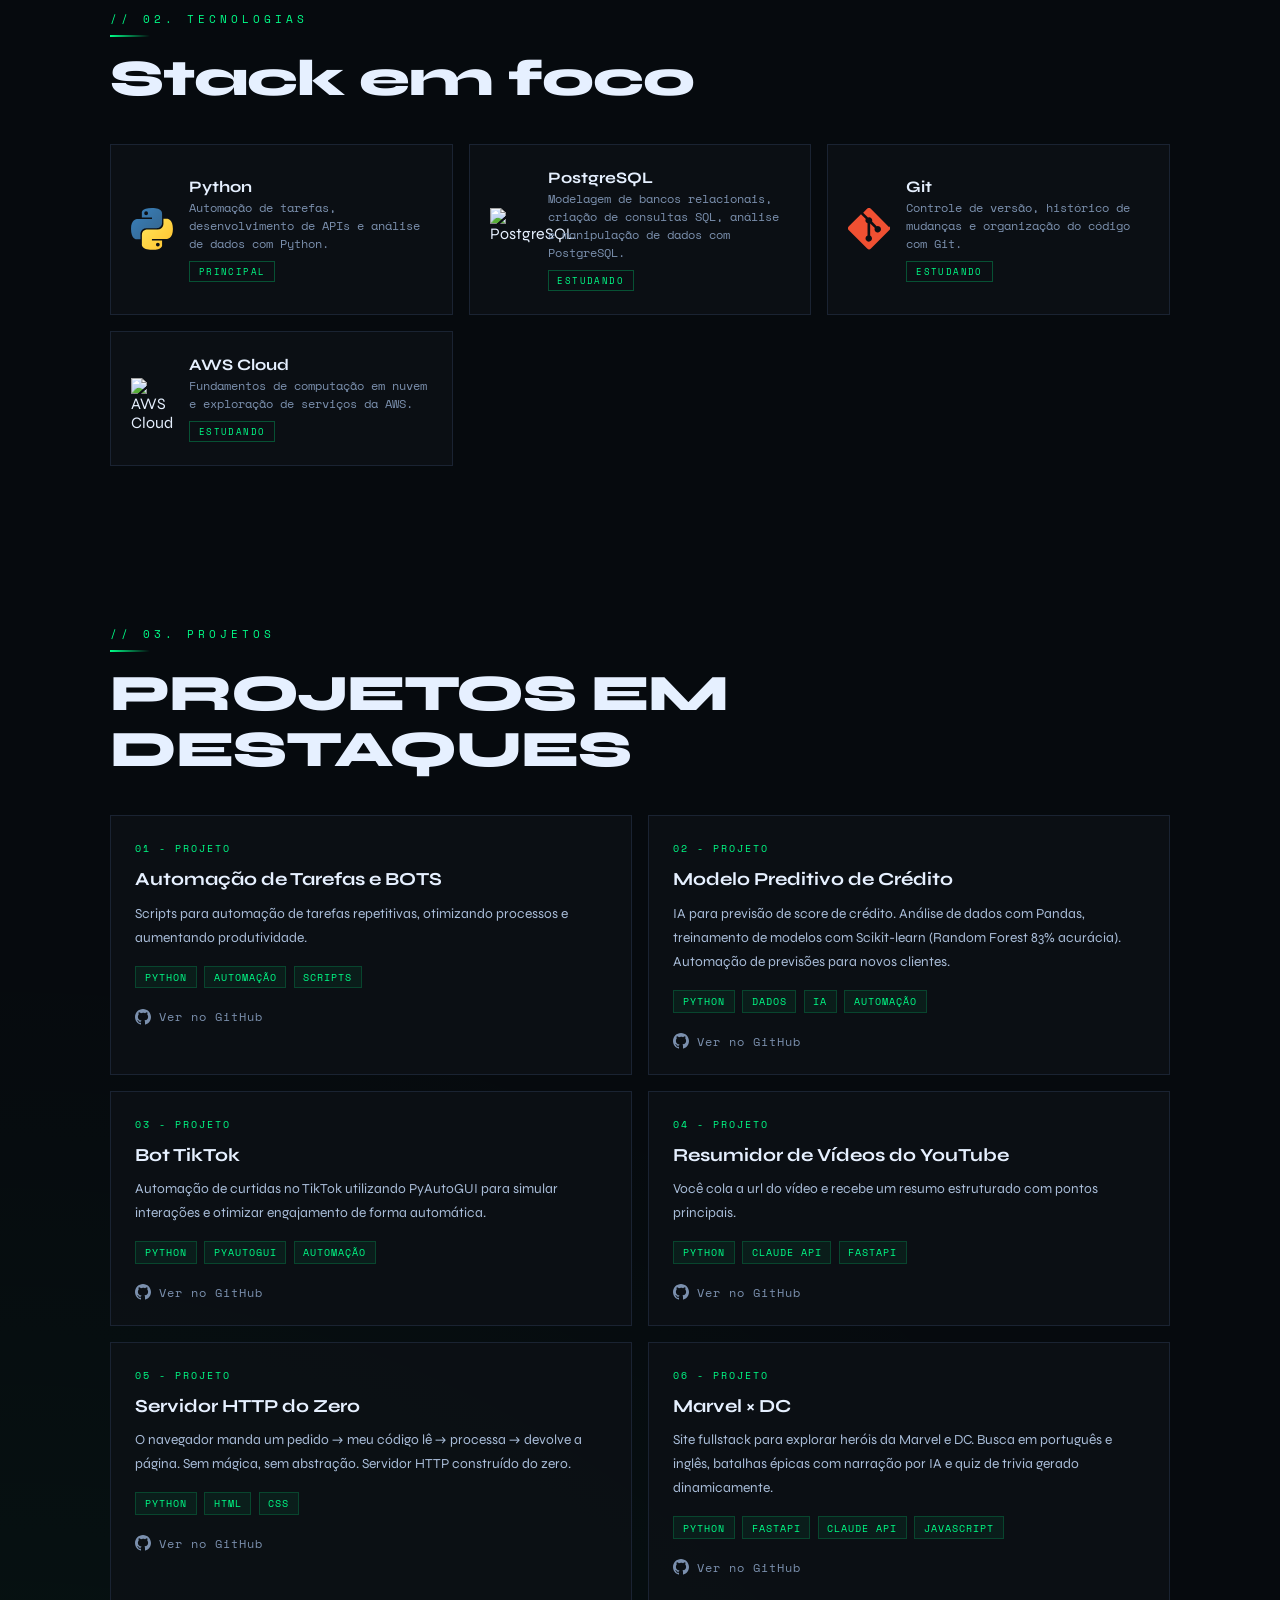
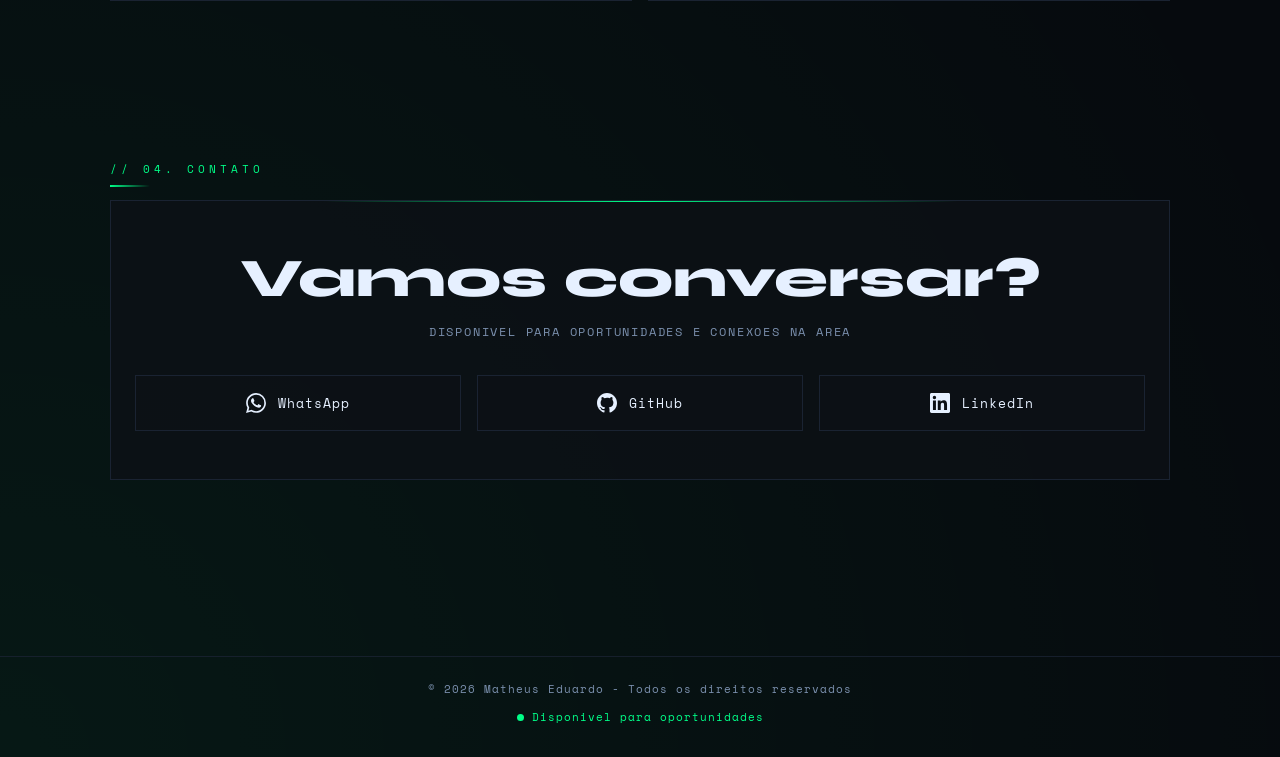
==== commit 072aa1e2: "Atualiza link do projeto Marvel × DC para MARVELxDC Co-Authored-By: Claude Opus 4.6 <noreply@anthrop" ====
--- a/index.html
+++ b/index.html
@@ -339,7 +339,7 @@
           </div>
         </a>
         <a
-          href="https://github.com/matheuseduardo04-dotcom/Marvel-DC"
+          href="https://github.com/matheuseduardo04-dotcom/MARVELxDC"
           target="_blank"
           rel="noopener noreferrer"
           class="project-card reveal-card"
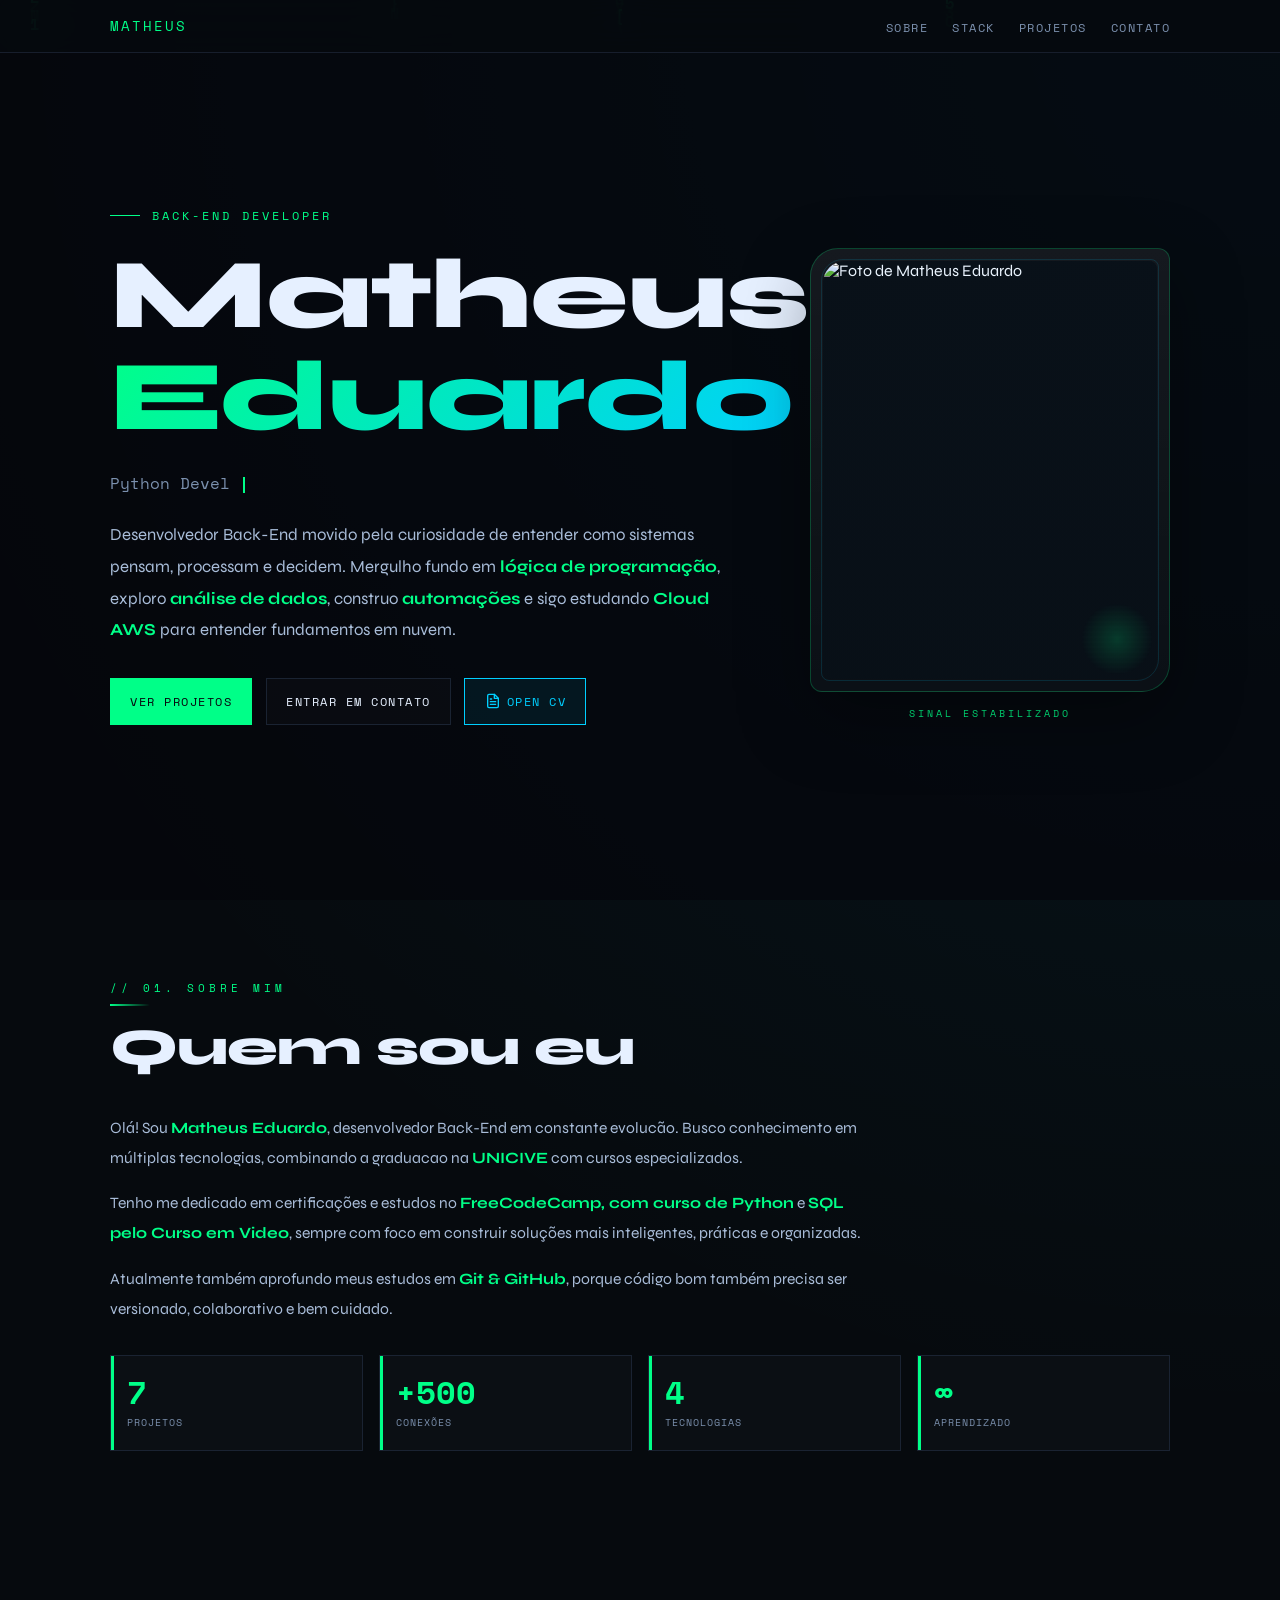
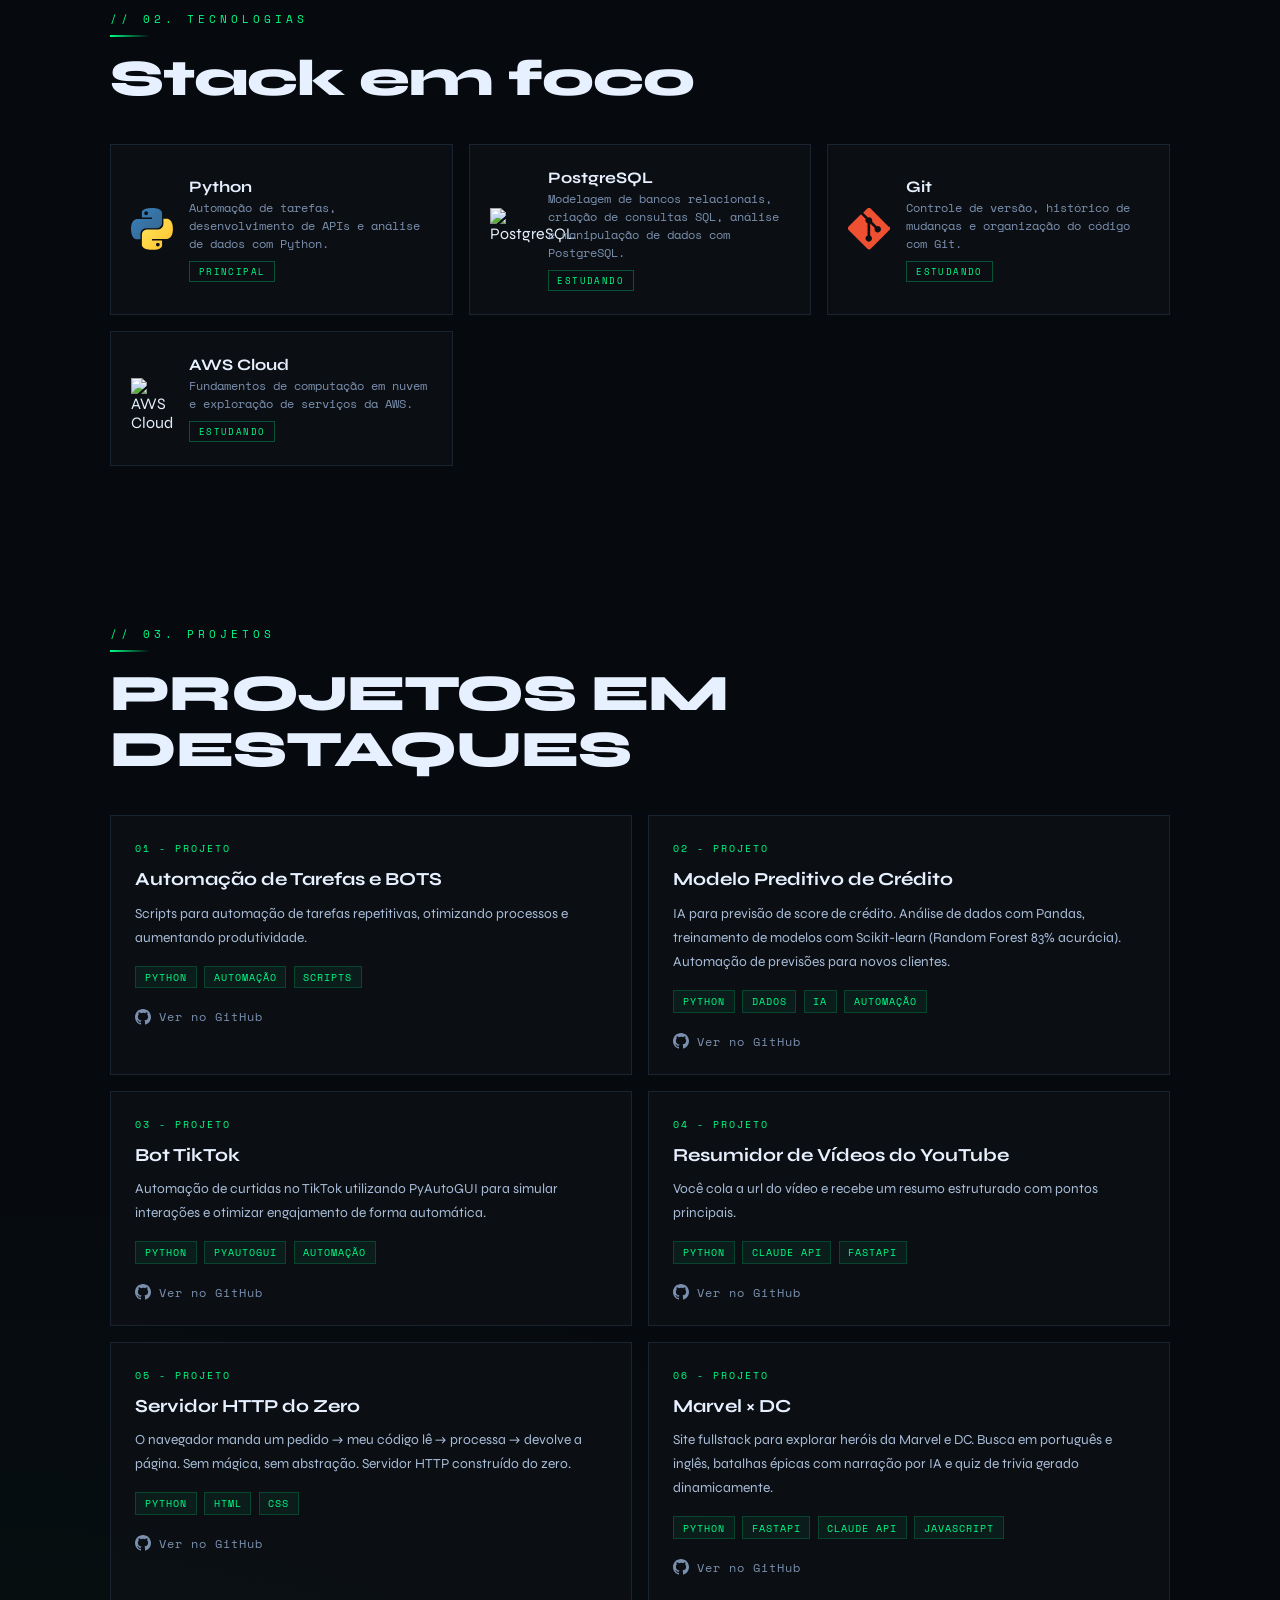
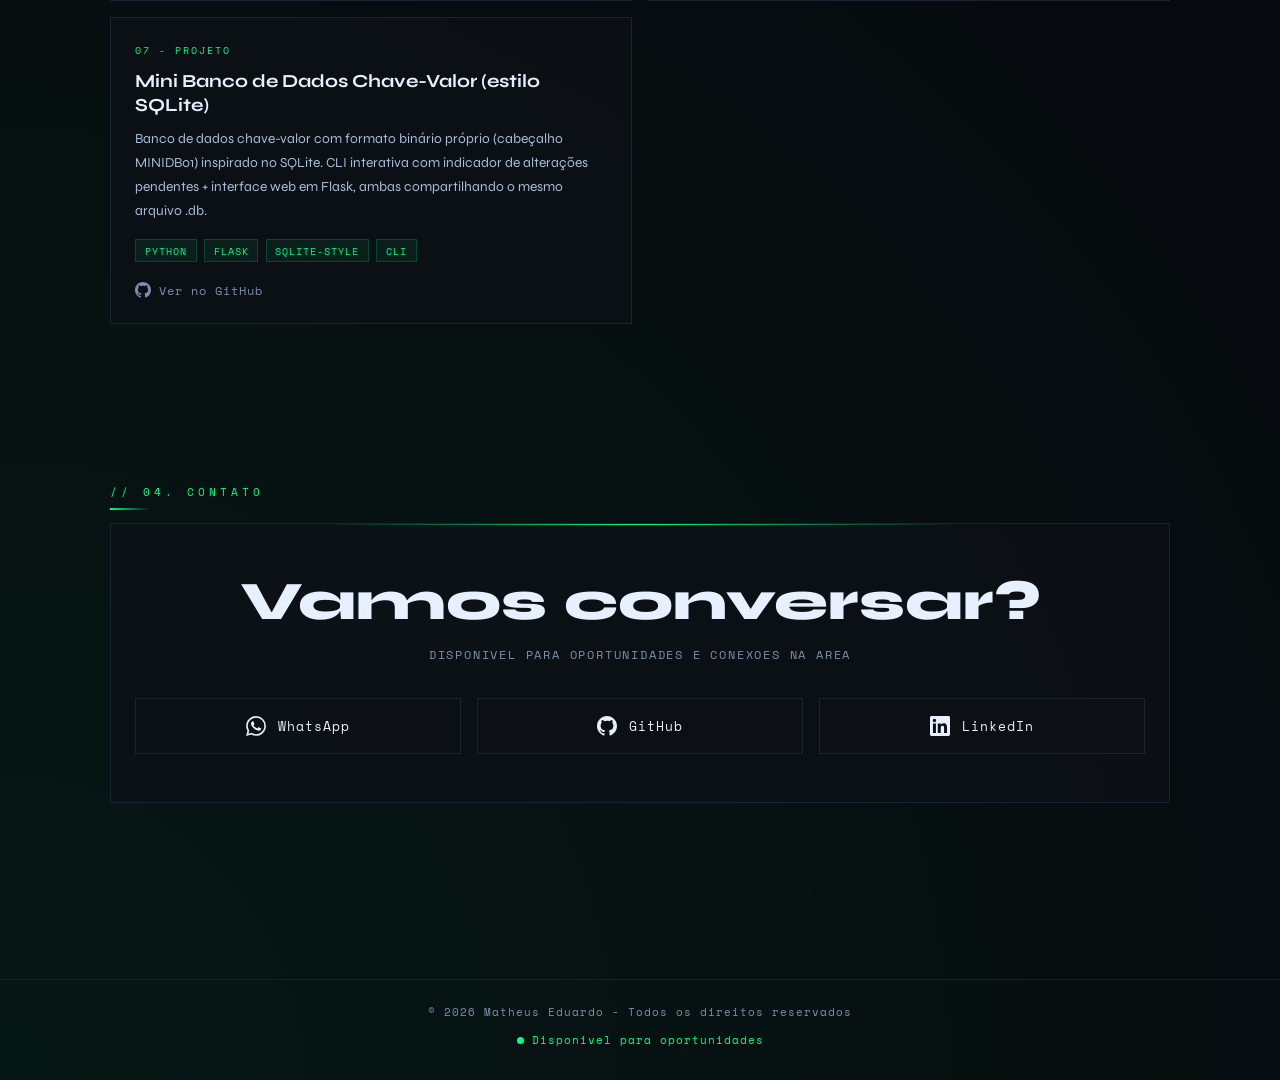
==== commit 836b7deb: "Adiciona projeto Mini Banco de Dados Chave-Valor (estilo SQLite) ao portfólio Co-Authored-By: Claude" ====
--- a/index.html
+++ b/index.html
@@ -122,7 +122,7 @@
 
       <div class="stats-grid">
         <article class="stat-card reveal-card">
-          <div class="stat-number">6</div>
+          <div class="stat-number">7</div>
           <div class="stat-label">Projetos</div>
         </article>
         <article class="stat-card reveal-card">
@@ -362,6 +362,30 @@
             Ver no GitHub
           </div>
         </a>
+        <a
+          href="https://github.com/matheuseduardo04-dotcom/minidb-python"
+          target="_blank"
+          rel="noopener noreferrer"
+          class="project-card reveal-card"
+        >
+          <div class="project-num">07 - PROJETO</div>
+          <h3 class="project-title">Mini Banco de Dados Chave-Valor (estilo SQLite)</h3>
+          <p class="project-desc">
+            Banco de dados chave-valor com formato binário próprio (cabeçalho MINIDB01) inspirado no SQLite. CLI interativa com indicador de alterações pendentes + interface web em Flask, ambas compartilhando o mesmo arquivo .db.
+          </p>
+          <div class="project-tags">
+            <span class="tag">Python</span>
+            <span class="tag">Flask</span>
+            <span class="tag">SQLite-style</span>
+            <span class="tag">CLI</span>
+          </div>
+          <div class="project-link">
+            <svg viewBox="0 0 24 24" fill="currentColor" aria-hidden="true">
+              <path d="M12 0C5.374 0 0 5.373 0 12c0 5.302 3.438 9.8 8.207 11.387.599.111.793-.261.793-.577v-2.234c-3.338.726-4.033-1.416-4.033-1.416-.546-1.387-1.333-1.756-1.333-1.756-1.089-.745.083-.729.083-.729 1.205.084 1.839 1.237 1.839 1.237 1.07 1.834 2.807 1.304 3.492.997.107-.775.418-1.305.762-1.604-2.665-.305-5.467-1.334-5.467-5.931 0-1.311.469-2.381 1.236-3.221-.124-.303-.535-1.524.117-3.176 0 0 1.008-.322 3.301 1.23A11.509 11.509 0 0112 5.803c1.02.005 2.047.138 3.006.404 2.291-1.552 3.297-1.23 3.297-1.23.653 1.653.242 2.874.118 3.176.77.84 1.235 1.911 1.235 3.221 0 4.609-2.807 5.624-5.479 5.921.43.372.823 1.102.823 2.222v3.293c0 .319.192.694.801.576C20.566 21.797 24 17.3 24 12c0-6.627-5.373-12-12-12z"></path>
+            </svg>
+            Ver no GitHub
+          </div>
+        </a>
       </div>
     </section>
 
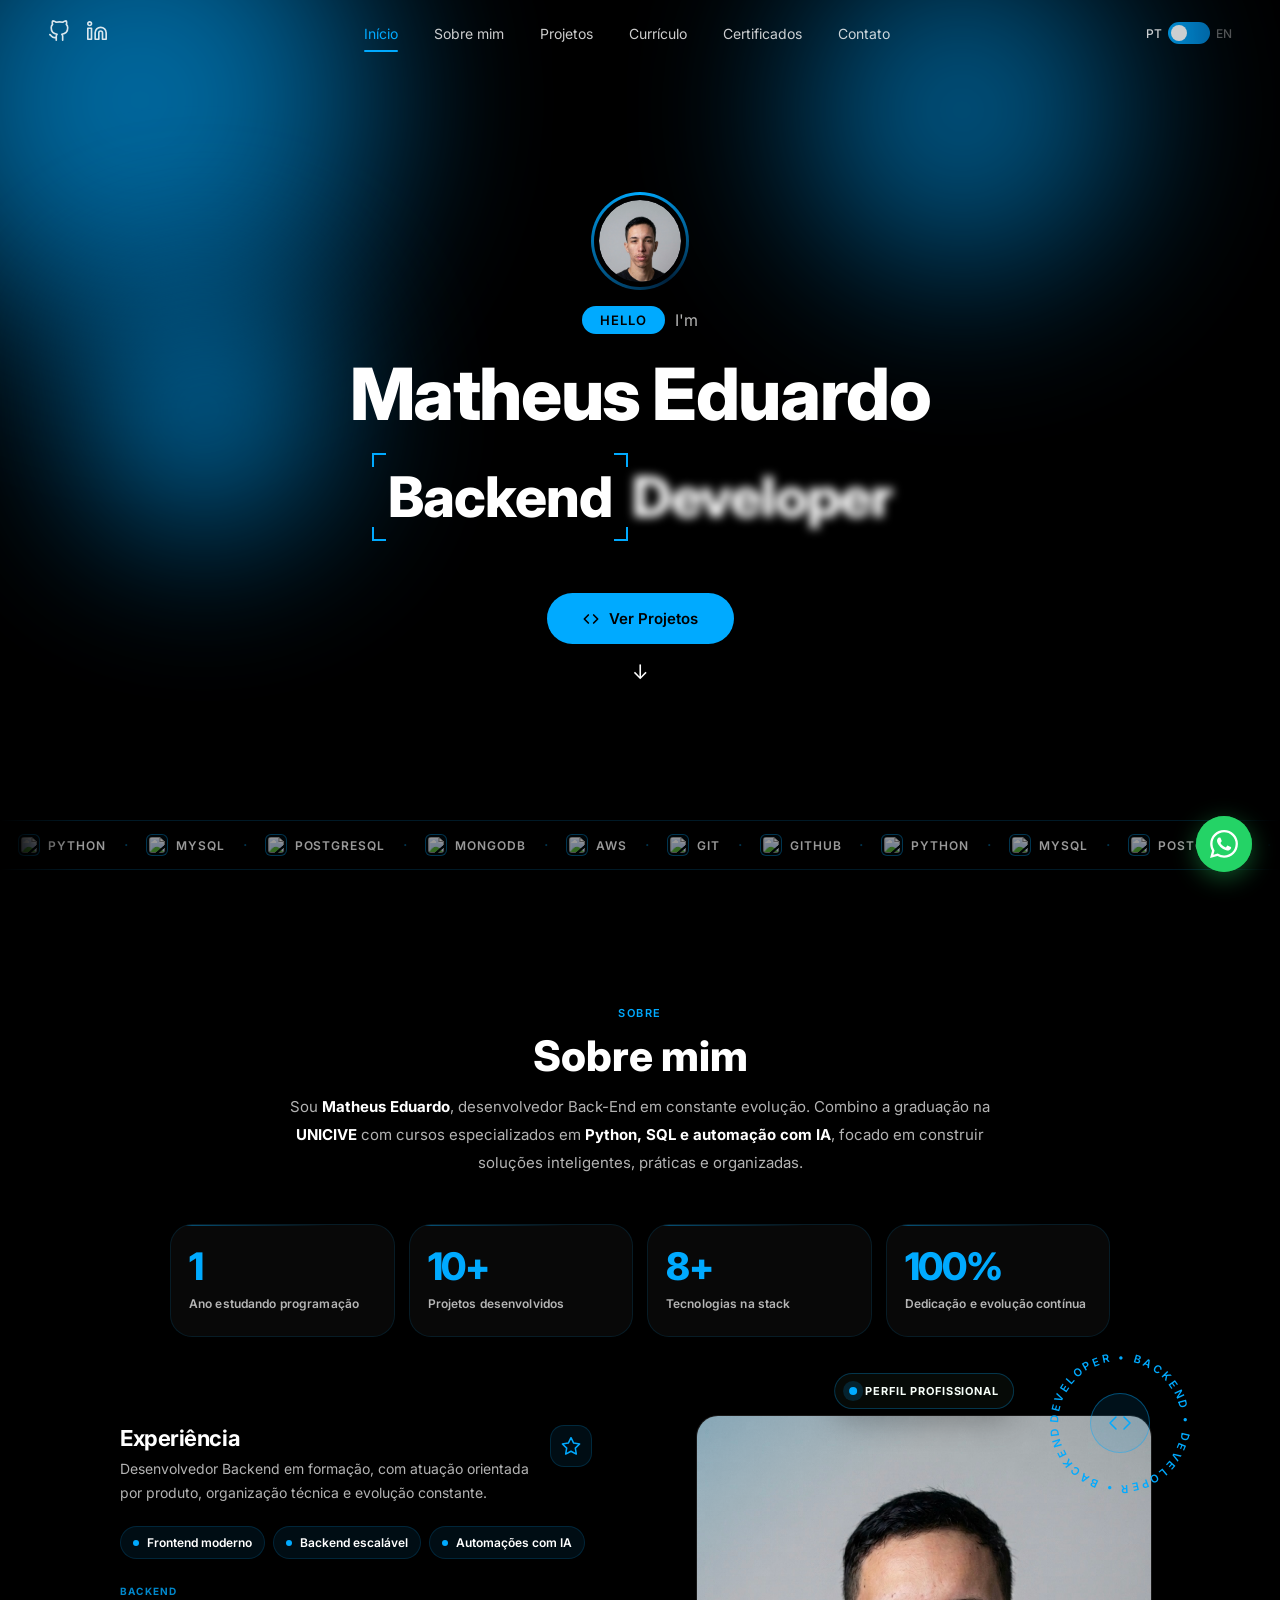
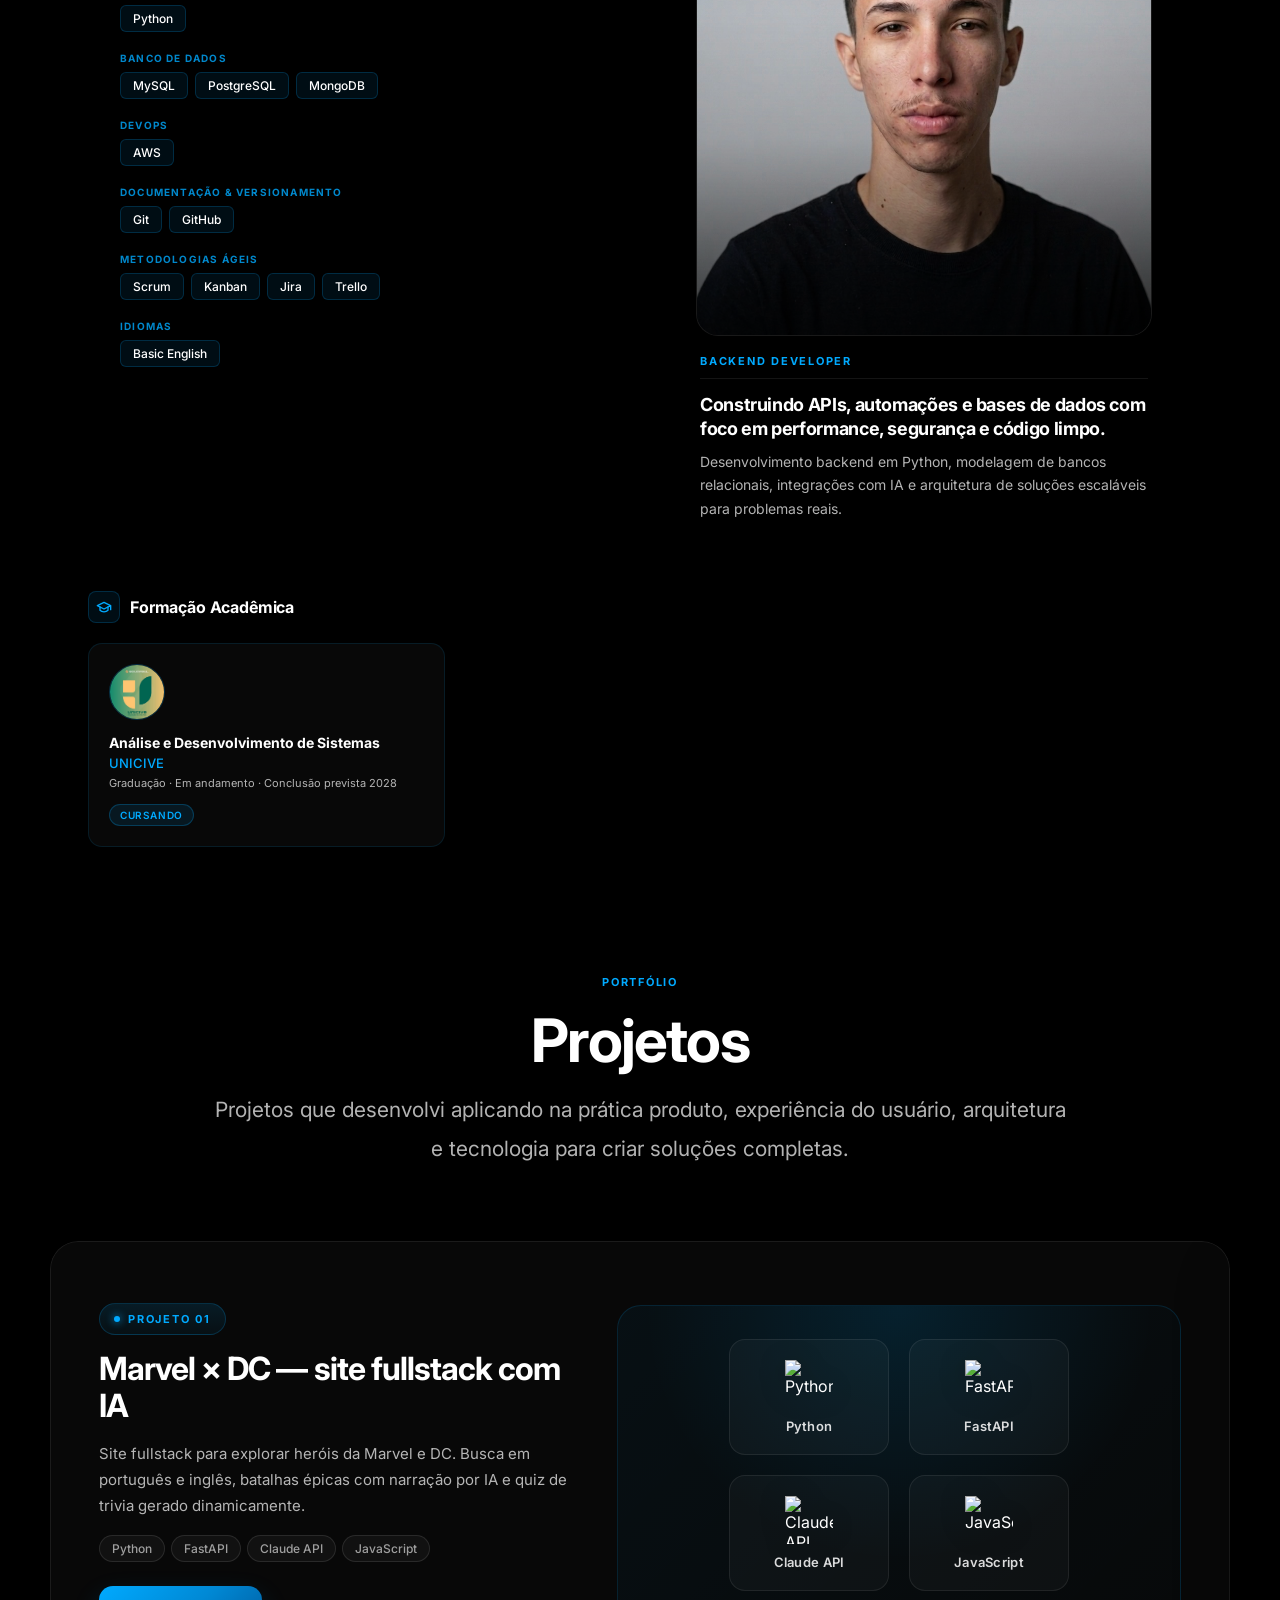
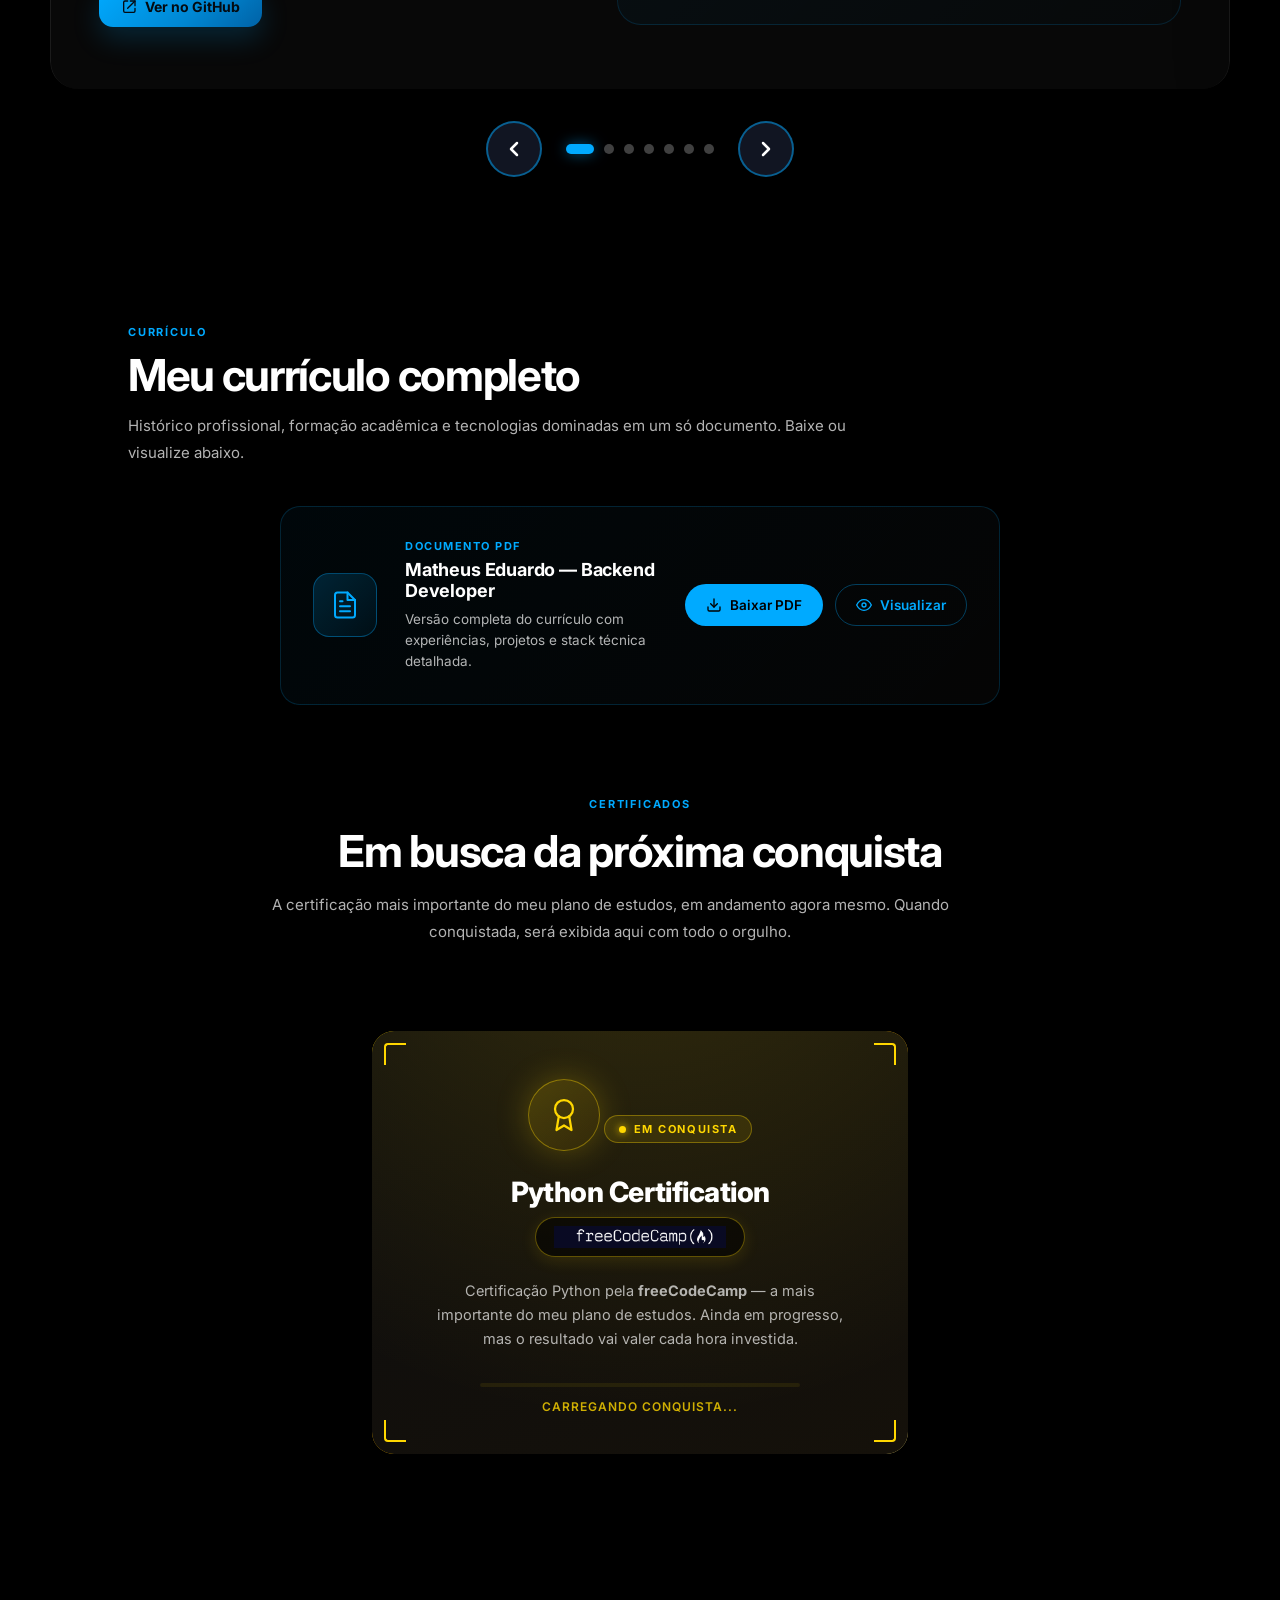
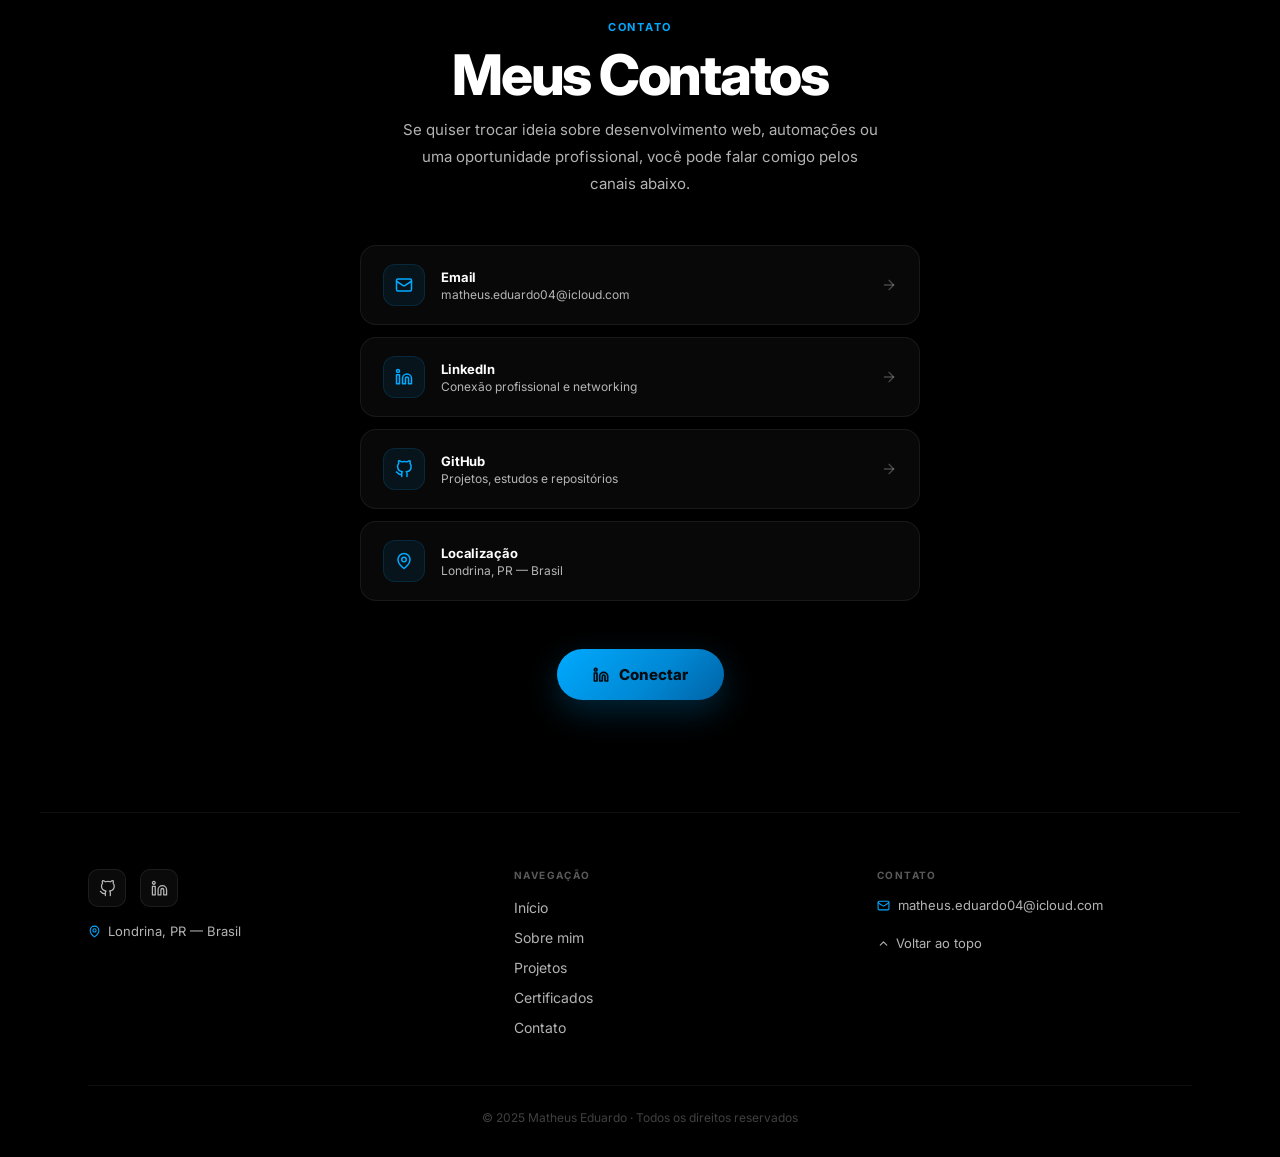
==== commit 56df94f8: "novo portfolio backend - Visual redesenhado com paleta azul neon - Stack: Python, MySQL, PostgreSQL," ====
--- a/index.html
+++ b/index.html
@@ -1,568 +1,749 @@
 <!DOCTYPE html>
 <html lang="pt-BR">
 <head>
-  <meta charset="UTF-8">
-  <meta name="viewport" content="width=device-width, initial-scale=1.0">
-  <meta
-    name="description"
-    content="Portfólio de Matheus Eduardo, desenvolvedor Back-End focado em Python, SQL, automacao e IA."
-  >
-  <title>Matheus Eduardo | Back-End Developer</title>
-  <link rel="preconnect" href="https://fonts.googleapis.com">
-  <link rel="preconnect" href="https://fonts.gstatic.com" crossorigin>
-  <link
-    href="https://fonts.googleapis.com/css2?family=Space+Mono:wght@400;700&amp;family=Syne:wght@400;600;700;800&amp;display=swap"
-    rel="stylesheet"
-  >
-  <link rel="stylesheet" href="styles.css">
+<meta charset="UTF-8">
+<meta name="viewport" content="width=device-width, initial-scale=1.0">
+<title>Matheus Eduardo — Backend Developer</title>
+<link href="https://fonts.googleapis.com/css2?family=Inter:wght@400;500;600;700;800&amp;display=swap" rel="stylesheet">
+<link rel="stylesheet" href="styles.css">
 </head>
 <body>
-  <canvas id="matrix-canvas" aria-hidden="true"></canvas>
-
-  <header class="site-header">
-    <nav class="nav">
-      <a class="nav-logo" href="#hero">MATHEUS</a>
-      <ul class="nav-links">
-        <li><a href="#about">Sobre</a></li>
-        <li><a href="#tech">Stack</a></li>
-        <li><a href="#projects">Projetos</a></li>
-        <li><a href="#contact">Contato</a></li>
+
+<div class="blob-container">
+  <div class="blob blob-1"></div>
+  <div class="blob blob-2"></div>
+  <div class="blob blob-3"></div>
+</div>
+
+<nav>
+  <div class="nav-icons">
+    <a href="https://github.com/matheuseduardo04-dotcom" target="_blank" title="GitHub">
+      <svg width="22" height="22" viewBox="0 0 24 24" fill="none" stroke="currentColor" stroke-width="1.8" stroke-linecap="round" stroke-linejoin="round">
+        <path d="M9 19c-5 1.5-5-2.5-7-3m14 6v-3.87a3.37 3.37 0 0 0-.94-2.61c3.14-.35 6.44-1.54 6.44-7A5.44 5.44 0 0 0 20 4.77 5.07 5.07 0 0 0 19.91 1S18.73.65 16 2.48a13.38 13.38 0 0 0-7 0C6.27.65 5.09 1 5.09 1A5.07 5.07 0 0 0 5 4.77a5.44 5.44 0 0 0-1.5 3.78c0 5.42 3.3 6.61 6.44 7A3.37 3.37 0 0 0 9 18.13V22"/>
+      </svg>
+    </a>
+    <a href="https://www.linkedin.com/in/matheus-eduardo-6a71463b0/" target="_blank" title="LinkedIn">
+      <svg width="22" height="22" viewBox="0 0 24 24" fill="none" stroke="currentColor" stroke-width="1.8" stroke-linecap="round" stroke-linejoin="round">
+        <path d="M16 8a6 6 0 0 1 6 6v7h-4v-7a2 2 0 0 0-2-2 2 2 0 0 0-2 2v7h-4v-7a6 6 0 0 1 6-6z"/>
+        <rect x="2" y="9" width="4" height="12"/>
+        <circle cx="4" cy="4" r="2"/>
+      </svg>
+    </a>
+  </div>
+
+  <ul class="nav-links">
+    <li><a href="#inicio" class="active" data-i18n="nav.home">Início</a></li>
+    <li><a href="#sobre" data-i18n="nav.about">Sobre mim</a></li>
+    <li><a href="#projetos" data-i18n="nav.projects">Projetos</a></li>
+    <li><a href="#curriculo" data-i18n="nav.cv">Currículo</a></li>
+    <li><a href="#certificados" data-i18n="nav.certs">Certificados</a></li>
+    <li><a href="#contato" data-i18n="nav.contact">Contato</a></li>
+  </ul>
+
+  <div class="nav-right">
+    <div class="lang-toggle" id="lang-toggle" role="button" tabindex="0" aria-label="Alternar idioma">
+      <span id="lang-pt" style="opacity:1;">PT</span>
+      <div class="toggle-pill" id="toggle-pill"></div>
+      <span id="lang-en" style="opacity:0.4;">EN</span>
+    </div>
+  </div>
+</nav>
+
+<section class="hero" id="inicio">
+  <div class="avatar-wrapper">
+    <div class="avatar-ring"></div>
+<div class="avatar-inner" style="padding:0;overflow:hidden;"><img src="assets/foto-matheus.jpg" alt="Matheus Eduardo" style="width:100%;height:100%;object-fit:cover;object-position:center top;border-radius:50%;"></div>
+  </div>
+
+  <div class="hello-badge">
+    <span class="badge">HELLO</span>
+    <span class="im" data-i18n="hero.im">I'm</span>
+  </div>
+
+  <h1>Matheus Eduardo</h1>
+
+  <div class="title-bracket" id="title-bracket">
+    <div class="bracket-frame" id="bracket-frame">
+      <span class="corner-tr"></span>
+      <span class="corner-bl"></span>
+    </div>
+    <span class="title-ghost" id="word-fullstack">Backend</span>
+    <span class="title-main" id="word-developer" data-i18n="hero.developer">Developer</span>
+  </div>
+
+  <a href="#projetos" class="cta-btn">
+    <svg width="16" height="16" viewBox="0 0 24 24" fill="none" stroke="currentColor" stroke-width="2.5" stroke-linecap="round" stroke-linejoin="round">
+      <polyline points="16 18 22 12 16 6"/>
+      <polyline points="8 6 2 12 8 18"/>
+    </svg>
+    <span data-i18n="hero.cta">Ver Projetos</span>
+  </a>
+
+  <div class="scroll-arrow">↓</div>
+</section>
+
+<div class="ticker-wrap">
+  <div class="ticker-track">
+    <div class="ticker-set">
+      <span class="ticker-item"><img class="ticker-logo" src="https://cdn.jsdelivr.net/gh/devicons/devicon/icons/python/python-original.svg" alt="Python">Python</span><span class="ticker-sep">·</span>
+      <span class="ticker-item"><img class="ticker-logo" src="https://cdn.jsdelivr.net/gh/devicons/devicon/icons/mysql/mysql-original.svg" alt="MySQL">MySQL</span><span class="ticker-sep">·</span>
+      <span class="ticker-item"><img class="ticker-logo" src="https://cdn.jsdelivr.net/gh/devicons/devicon/icons/postgresql/postgresql-original.svg" alt="PostgreSQL">PostgreSQL</span><span class="ticker-sep">·</span>
+      <span class="ticker-item"><img class="ticker-logo" src="https://cdn.jsdelivr.net/gh/devicons/devicon/icons/mongodb/mongodb-original.svg" alt="MongoDB">MongoDB</span><span class="ticker-sep">·</span>
+      <span class="ticker-item"><img class="ticker-logo" src="https://cdn.jsdelivr.net/gh/devicons/devicon/icons/amazonwebservices/amazonwebservices-original-wordmark.svg" alt="AWS">AWS</span><span class="ticker-sep">·</span>
+      <span class="ticker-item"><img class="ticker-logo" src="https://cdn.jsdelivr.net/gh/devicons/devicon/icons/git/git-original.svg" alt="Git">Git</span><span class="ticker-sep">·</span>
+      <span class="ticker-item"><img class="ticker-logo" src="https://cdn.jsdelivr.net/gh/devicons/devicon/icons/github/github-original.svg" alt="GitHub">GitHub</span><span class="ticker-sep">·</span>
+    </div>
+    <!-- duplicado para loop infinito -->
+    <div class="ticker-set" aria-hidden="true">
+      <span class="ticker-item"><img class="ticker-logo" src="https://cdn.jsdelivr.net/gh/devicons/devicon/icons/python/python-original.svg" alt="Python">Python</span><span class="ticker-sep">·</span>
+      <span class="ticker-item"><img class="ticker-logo" src="https://cdn.jsdelivr.net/gh/devicons/devicon/icons/mysql/mysql-original.svg" alt="MySQL">MySQL</span><span class="ticker-sep">·</span>
+      <span class="ticker-item"><img class="ticker-logo" src="https://cdn.jsdelivr.net/gh/devicons/devicon/icons/postgresql/postgresql-original.svg" alt="PostgreSQL">PostgreSQL</span><span class="ticker-sep">·</span>
+      <span class="ticker-item"><img class="ticker-logo" src="https://cdn.jsdelivr.net/gh/devicons/devicon/icons/mongodb/mongodb-original.svg" alt="MongoDB">MongoDB</span><span class="ticker-sep">·</span>
+      <span class="ticker-item"><img class="ticker-logo" src="https://cdn.jsdelivr.net/gh/devicons/devicon/icons/amazonwebservices/amazonwebservices-original-wordmark.svg" alt="AWS">AWS</span><span class="ticker-sep">·</span>
+      <span class="ticker-item"><img class="ticker-logo" src="https://cdn.jsdelivr.net/gh/devicons/devicon/icons/git/git-original.svg" alt="Git">Git</span><span class="ticker-sep">·</span>
+      <span class="ticker-item"><img class="ticker-logo" src="https://cdn.jsdelivr.net/gh/devicons/devicon/icons/github/github-original.svg" alt="GitHub">GitHub</span><span class="ticker-sep">·</span>
+    </div>
+  </div>
+</div>
+
+<!-- ABOUT SECTION -->
+<section id="sobre">
+  <div class="about-section">
+    <p class="about-label" data-i18n="about.label">SOBRE</p>
+    <h2 class="about-title" data-i18n="about.title">Sobre mim</h2>
+    <p class="about-desc" data-i18n-html="about.desc">Sou <strong>Matheus Eduardo</strong>, desenvolvedor Back-End em constante evolução. Combino a graduação na <strong>UNICIVE</strong> com cursos especializados em <strong>Python, SQL e automação com IA</strong>, focado em construir soluções inteligentes, práticas e organizadas.</p>
+
+    <div class="stats-row">
+      <div class="stat-card">
+        <span class="stat-num">1</span>
+        <span class="stat-label" data-i18n="about.stats.years">Ano estudando programação</span>
+      </div>
+      <div class="stat-card">
+        <span class="stat-num">10+</span>
+        <span class="stat-label" data-i18n="about.stats.projects">Projetos desenvolvidos</span>
+      </div>
+      <div class="stat-card">
+        <span class="stat-num">8+</span>
+        <span class="stat-label" data-i18n="about.stats.stack">Tecnologias na stack</span>
+      </div>
+      <div class="stat-card">
+        <span class="stat-num">100%</span>
+        <span class="stat-label" data-i18n="about.stats.dedication">Dedicação e evolução contínua</span>
+      </div>
+    </div>
+
+    <div class="about-grid">
+      <!-- LEFT: Skills -->
+      <div class="skills-card">
+        <div class="skills-card-head">
+          <div class="skills-card-copy">
+            <div class="skills-card-title" data-i18n="about.skills.title">Experiência</div>
+            <div class="skills-card-sub" data-i18n="about.skills.sub">Desenvolvedor Backend em formação, com atuação orientada por produto, organização técnica e evolução constante.</div>
+          </div>
+          <div class="skills-card-mark" aria-hidden="true">
+            <svg width="20" height="20" viewBox="0 0 24 24" fill="none" stroke="currentColor" stroke-width="1.8" stroke-linecap="round" stroke-linejoin="round">
+              <path d="M12 2l3.2 6.48 7.15 1.04-5.17 5.04 1.22 7.12L12 18.27 5.6 21.68l1.22-7.12L1.65 9.52 8.8 8.48 12 2z"/>
+            </svg>
+          </div>
+        </div>
+
+        <div class="skills-highlights">
+          <span class="skills-highlight" data-i18n="about.highlights.frontend">Frontend moderno</span>
+          <span class="skills-highlight" data-i18n="about.highlights.backend">Backend escalável</span>
+          <span class="skills-highlight" data-i18n="about.highlights.ai">Automações com IA</span>
+        </div>
+
+        <div class="skill-group">
+          <div class="skill-group-label" data-i18n="about.skills.backend">Backend</div>
+          <div class="skill-tags">
+            <span class="skill-tag">Python</span>
+          </div>
+        </div>
+
+        <div class="skill-group">
+          <div class="skill-group-label" data-i18n="about.skills.database">Banco de Dados</div>
+          <div class="skill-tags">
+            <span class="skill-tag">MySQL</span>
+            <span class="skill-tag">PostgreSQL</span>
+            <span class="skill-tag">MongoDB</span>
+          </div>
+        </div>
+
+        <div class="skill-group">
+          <div class="skill-group-label" data-i18n="about.skills.devops">DevOps</div>
+          <div class="skill-tags">
+            <span class="skill-tag">AWS</span>
+          </div>
+        </div>
+
+        <div class="skill-group">
+          <div class="skill-group-label" data-i18n="about.skills.docs">Versionamento</div>
+          <div class="skill-tags">
+            <span class="skill-tag">Git</span>
+            <span class="skill-tag">GitHub</span>
+          </div>
+        </div>
+
+        <div class="skill-group">
+          <div class="skill-group-label" data-i18n="about.skills.agile">Metodologias Ágeis</div>
+          <div class="skill-tags">
+            <span class="skill-tag">Scrum</span>
+            <span class="skill-tag">Kanban</span>
+            <span class="skill-tag">Jira</span>
+            <span class="skill-tag">Trello</span>
+          </div>
+        </div>
+
+        <div class="skill-group">
+          <div class="skill-group-label" data-i18n="about.skills.languages">Idiomas</div>
+          <div class="skill-tags">
+            <span class="skill-tag">Basic English</span>
+          </div>
+        </div>
+      </div>
+
+      <!-- RIGHT: professional photo showcase -->
+      <div class="about-right">
+        <div class="photo-showcase">
+          <div class="rotating-circle" aria-hidden="true">
+            <svg viewBox="0 0 180 180" xmlns="http://www.w3.org/2000/svg">
+              <defs>
+                <path id="circlePath" d="M 90,90 m -68,0 a 68,68 0 1,1 136,0 a 68,68 0 1,1 -136,0"/>
+              </defs>
+              <text font-size="12" font-weight="600" letter-spacing="3" fill="#00aaff" font-family="Inter,sans-serif">
+                <textPath href="#circlePath">DEVELOPER • BACKEND • DEVELOPER • BACKEND •</textPath>
+              </text>
+            </svg>
+            <div class="center-dot">
+              <svg viewBox="0 0 24 24" fill="none" stroke="#00aaff" stroke-width="1.5" stroke-linecap="round" stroke-linejoin="round">
+                <polyline points="16 18 22 12 16 6"/><polyline points="8 6 2 12 8 18"/>
+              </svg>
+            </div>
+          </div>
+
+          <div class="photo-frame">
+            <span class="photo-badge" data-i18n="about.photo.badge">Perfil Profissional</span>
+
+            <div class="photo-grid">
+              <div class="photo-card">
+                <img src="assets/foto-matheus.jpg" alt="Matheus Eduardo em seu ambiente de trabalho" data-i18n-alt="about.photo.alt">
+              </div>
+            </div>
+
+            <div class="photo-details">
+              <span class="photo-kicker" data-i18n="about.photo.kicker">Backend Developer</span>
+              <div class="photo-meta">
+                <strong data-i18n="about.photo.title">Construindo APIs, automações e bases de dados com foco em performance, segurança e código limpo.</strong>
+                <span data-i18n="about.photo.copy">Desenvolvimento backend em Python, modelagem de bancos relacionais, integrações com IA e arquitetura de soluções escaláveis para problemas reais.</span>
+              </div>
+            </div>
+          </div>
+        </div>
+      </div>
+    </div>
+
+    <!-- FORMAÇÃO ACADÊMICA -->
+    <div class="edu-section">
+      <div class="edu-section-header">
+        <span class="edu-section-icon">
+          <svg width="16" height="16" viewBox="0 0 24 24" fill="none" stroke="#00aaff" stroke-width="2" stroke-linecap="round" stroke-linejoin="round"><path d="M22 10v6M2 10l10-5 10 5-10 5z"/><path d="M6 12v5c3 3 9 3 12 0v-5"/></svg>
+        </span>
+        <span class="edu-section-title" data-i18n="education.title">Formação Acadêmica</span>
+      </div>
+      <div class="edu-cards">
+
+        <div class="edu-card">
+          <div class="edu-card-logo has-bg">
+            <img src="assets/faculdade.png" alt="UNICIVE">
+          </div>
+          <div class="edu-card-body">
+            <span class="edu-card-course" data-i18n="education.card1.course">Análise e Desenvolvimento de Sistemas</span>
+            <span class="edu-card-school">UNICIVE</span>
+            <span class="edu-card-type" data-i18n="education.card1.type">Graduação · Em andamento · Conclusão prevista 2028</span>
+          </div>
+          <span class="edu-badge cursando" data-i18n="education.status.inProgress">Cursando</span>
+        </div>
+
+      </div>
+    </div>
+
+  </div>
+</section>
+
+<section id="projetos" class="content-section">
+  <div class="section-shell projects-shell">
+    <div class="section-head projects-head">
+      <span class="section-eyebrow" data-i18n="projects.eyebrow">Portfólio</span>
+      <h2 class="section-heading" data-i18n="projects.title">Projetos</h2>
+      <p class="section-copy" data-i18n="projects.copy">Projetos que desenvolvi aplicando na prática produto, experiência do usuário, arquitetura e tecnologia para criar soluções completas.</p>
+    </div>
+
+    <div class="carousel-wrapper">
+      <div class="carousel-viewport">
+        <div class="carousel-track" id="carouselTrack">
+
+        <!-- Card 1 -->
+        <div class="carousel-card">
+          <div class="carousel-card-content">
+            <span class="carousel-card-label" data-i18n="projects.feature.label">Projeto 01</span>
+            <h3 class="carousel-card-title" data-i18n="projects.feature.title">Marvel × DC — site fullstack com IA</h3>
+            <p class="carousel-card-desc" data-i18n="projects.feature.desc">Site fullstack para explorar heróis da Marvel e DC. Busca em português e inglês, batalhas épicas com narração por IA e quiz de trivia gerado dinamicamente.</p>
+            <div class="carousel-card-techs">
+              <span>Python</span>
+              <span>FastAPI</span>
+              <span>Claude API</span>
+              <span>JavaScript</span>
+            </div>
+            <div class="carousel-card-actions">
+              <a class="carousel-card-btn" href="https://github.com/matheuseduardo04-dotcom/MARVELxDC" target="_blank">
+                <svg width="16" height="16" viewBox="0 0 24 24" fill="none" stroke="currentColor" stroke-width="2" stroke-linecap="round" stroke-linejoin="round"><path d="M14 3h7v7"/><path d="M10 14L21 3"/><path d="M21 14v4a2 2 0 0 1-2 2H6a2 2 0 0 1-2-2V5a2 2 0 0 1 2-2h4"/></svg>
+                <span data-i18n="projects.feature.ctaPrimary">Ver no GitHub</span>
+              </a>
+            </div>
+          </div>
+          <div class="carousel-card-visual">
+            <div class="project-stack-display">
+              <div class="project-stack-grid">
+                <div class="project-stack-icon"><img src="https://cdn.jsdelivr.net/gh/devicons/devicon/icons/python/python-original.svg" alt="Python"><span>Python</span></div>
+                <div class="project-stack-icon"><img src="https://cdn.jsdelivr.net/gh/devicons/devicon/icons/fastapi/fastapi-original.svg" alt="FastAPI"><span>FastAPI</span></div>
+                <div class="project-stack-icon"><img src="https://www.anthropic.com/favicon.ico" alt="Claude API"><span>Claude API</span></div>
+                <div class="project-stack-icon"><img src="https://cdn.jsdelivr.net/gh/devicons/devicon/icons/javascript/javascript-original.svg" alt="JavaScript"><span>JavaScript</span></div>
+              </div>
+            </div>
+          </div>
+        </div>
+
+        <!-- Card 2 -->
+        <div class="carousel-card">
+          <div class="carousel-card-content">
+            <span class="carousel-card-label" data-i18n="projects.second.label">Projeto 02</span>
+            <h3 class="carousel-card-title" data-i18n="projects.second.title">Modelo Preditivo de Crédito — IA para análise de score</h3>
+            <p class="carousel-card-desc" data-i18n="projects.second.desc">IA para previsão de score de crédito. Análise de dados com Pandas, treinamento de modelos com Scikit-learn (Random Forest com 83% de acurácia) e automação de previsões para novos clientes.</p>
+            <div class="carousel-card-techs">
+              <span>Python</span>
+              <span>Pandas</span>
+              <span>Scikit-learn</span>
+              <span>IA</span>
+            </div>
+            <div class="carousel-card-actions">
+              <a class="carousel-card-btn" href="https://github.com/matheuseduardo04-dotcom/automacao-python" target="_blank">
+                <svg width="16" height="16" viewBox="0 0 24 24" fill="none" stroke="currentColor" stroke-width="2" stroke-linecap="round" stroke-linejoin="round"><path d="M14 3h7v7"/><path d="M10 14L21 3"/><path d="M21 14v4a2 2 0 0 1-2 2H6a2 2 0 0 1-2-2V5a2 2 0 0 1 2-2h4"/></svg>
+                <span data-i18n="projects.second.ctaPrimary">Ver no GitHub</span>
+              </a>
+            </div>
+          </div>
+          <div class="carousel-card-visual">
+            <div class="project-stack-display">
+              <div class="project-stack-grid">
+                <div class="project-stack-icon"><img src="https://cdn.jsdelivr.net/gh/devicons/devicon/icons/python/python-original.svg" alt="Python"><span>Python</span></div>
+                <div class="project-stack-icon"><img src="https://cdn.jsdelivr.net/gh/devicons/devicon/icons/pandas/pandas-original.svg" alt="Pandas"><span>Pandas</span></div>
+                <div class="project-stack-icon"><img src="https://cdn.jsdelivr.net/gh/devicons/devicon/icons/scikitlearn/scikitlearn-original.svg" alt="Scikit-learn"><span>Scikit-learn</span></div>
+                <div class="project-stack-icon"><img src="https://cdn.jsdelivr.net/gh/devicons/devicon/icons/numpy/numpy-original.svg" alt="NumPy"><span>NumPy</span></div>
+              </div>
+            </div>
+          </div>
+        </div>
+
+        <!-- Card 3 -->
+        <div class="carousel-card">
+          <div class="carousel-card-content">
+            <span class="carousel-card-label" data-i18n="projects.third.label">Projeto 03</span>
+            <h3 class="carousel-card-title" data-i18n="projects.third.title">Servidor HTTP do Zero — backend sem mágica</h3>
+            <p class="carousel-card-desc" data-i18n="projects.third.desc">O navegador manda um pedido, meu código lê, processa e devolve a página. Sem mágica, sem abstração. Servidor HTTP construído do zero em Python puro.</p>
+            <div class="carousel-card-techs">
+              <span>Python</span>
+              <span>Sockets</span>
+              <span>HTTP</span>
+              <span>Backend</span>
+            </div>
+            <div class="carousel-card-actions">
+              <a class="carousel-card-btn" href="https://github.com/matheuseduardo04-dotcom/http-server-python" target="_blank">
+                <svg width="16" height="16" viewBox="0 0 24 24" fill="none" stroke="currentColor" stroke-width="2" stroke-linecap="round" stroke-linejoin="round"><path d="M14 3h7v7"/><path d="M10 14L21 3"/><path d="M21 14v4a2 2 0 0 1-2 2H6a2 2 0 0 1-2-2V5a2 2 0 0 1 2-2h4"/></svg>
+                <span data-i18n="projects.third.ctaPrimary">Ver no GitHub</span>
+              </a>
+            </div>
+          </div>
+          <div class="carousel-card-visual">
+            <div class="project-stack-display">
+              <div class="project-stack-grid">
+                <div class="project-stack-icon"><img src="https://cdn.jsdelivr.net/gh/devicons/devicon/icons/python/python-original.svg" alt="Python"><span>Python</span></div>
+                <div class="project-stack-icon"><img src="https://cdn.jsdelivr.net/gh/devicons/devicon/icons/fastapi/fastapi-original.svg" alt="FastAPI"><span>FastAPI</span></div>
+                <div class="project-stack-icon"><img src="https://cdn.jsdelivr.net/gh/devicons/devicon/icons/bash/bash-original.svg" alt="Bash"><span>Bash</span></div>
+                <div class="project-stack-icon"><img src="https://cdn.jsdelivr.net/gh/devicons/devicon/icons/github/github-original.svg" alt="GitHub"><span>GitHub</span></div>
+              </div>
+            </div>
+          </div>
+        </div>
+
+        <!-- Card 4 -->
+        <div class="carousel-card">
+          <div class="carousel-card-content">
+            <span class="carousel-card-label" data-i18n="projects.fourth.label">Projeto 04</span>
+            <h3 class="carousel-card-title" data-i18n="projects.fourth.title">Mini Banco de Dados Chave-Valor — estilo SQLite</h3>
+            <p class="carousel-card-desc" data-i18n="projects.fourth.desc">Banco de dados chave-valor com formato binário próprio (cabeçalho MINIDB01) inspirado no SQLite. CLI interativa com indicador de alterações pendentes e interface web em Flask, ambas compartilhando o mesmo arquivo .db.</p>
+            <div class="carousel-card-techs">
+              <span>Python</span>
+              <span>Flask</span>
+              <span>SQLite-style</span>
+              <span>CLI</span>
+            </div>
+            <div class="carousel-card-actions">
+              <a class="carousel-card-btn" href="https://github.com/matheuseduardo04-dotcom/minidb-python" target="_blank">
+                <svg width="16" height="16" viewBox="0 0 24 24" fill="none" stroke="currentColor" stroke-width="2" stroke-linecap="round" stroke-linejoin="round"><path d="M14 3h7v7"/><path d="M10 14L21 3"/><path d="M21 14v4a2 2 0 0 1-2 2H6a2 2 0 0 1-2-2V5a2 2 0 0 1 2-2h4"/></svg>
+                <span data-i18n="projects.fourth.ctaPrimary">Ver no GitHub</span>
+              </a>
+            </div>
+          </div>
+          <div class="carousel-card-visual">
+            <div class="project-stack-display">
+              <div class="project-stack-grid">
+                <div class="project-stack-icon"><img src="https://cdn.jsdelivr.net/gh/devicons/devicon/icons/python/python-original.svg" alt="Python"><span>Python</span></div>
+                <div class="project-stack-icon"><img src="https://cdn.jsdelivr.net/gh/devicons/devicon/icons/flask/flask-original.svg" alt="Flask"><span>Flask</span></div>
+                <div class="project-stack-icon"><img src="https://cdn.jsdelivr.net/gh/devicons/devicon/icons/sqlite/sqlite-original.svg" alt="SQLite"><span>SQLite</span></div>
+                <div class="project-stack-icon"><img src="https://cdn.jsdelivr.net/gh/devicons/devicon/icons/bash/bash-original.svg" alt="Bash"><span>Bash</span></div>
+              </div>
+            </div>
+          </div>
+        </div>
+
+        <!-- Card 5 -->
+        <div class="carousel-card">
+          <div class="carousel-card-content">
+            <span class="carousel-card-label" data-i18n="projects.fifth.label">Projeto 05</span>
+            <h3 class="carousel-card-title" data-i18n="projects.fifth.title">Automação de Tarefas e BOTS</h3>
+            <p class="carousel-card-desc" data-i18n="projects.fifth.desc">Scripts para automação de tarefas repetitivas, otimizando processos e aumentando produtividade no dia a dia.</p>
+            <div class="carousel-card-techs">
+              <span>Python</span>
+              <span>Automação</span>
+              <span>Scripts</span>
+            </div>
+            <div class="carousel-card-actions">
+              <a class="carousel-card-btn" href="https://github.com/matheuseduardo04-dotcom" target="_blank">
+                <svg width="16" height="16" viewBox="0 0 24 24" fill="none" stroke="currentColor" stroke-width="2" stroke-linecap="round" stroke-linejoin="round"><path d="M14 3h7v7"/><path d="M10 14L21 3"/><path d="M21 14v4a2 2 0 0 1-2 2H6a2 2 0 0 1-2-2V5a2 2 0 0 1 2-2h4"/></svg>
+                <span data-i18n="projects.fifth.ctaPrimary">Ver no GitHub</span>
+              </a>
+            </div>
+          </div>
+          <div class="carousel-card-visual">
+            <div class="project-stack-display">
+              <div class="project-stack-grid">
+                <div class="project-stack-icon"><img src="https://cdn.jsdelivr.net/gh/devicons/devicon/icons/python/python-original.svg" alt="Python"><span>Python</span></div>
+                <div class="project-stack-icon"><img src="https://cdn.jsdelivr.net/gh/devicons/devicon/icons/selenium/selenium-original.svg" alt="Selenium"><span>Selenium</span></div>
+                <div class="project-stack-icon"><img src="https://cdn.jsdelivr.net/gh/devicons/devicon/icons/bash/bash-original.svg" alt="Scripts"><span>Scripts</span></div>
+                <div class="project-stack-icon"><img src="https://cdn.jsdelivr.net/gh/devicons/devicon/icons/github/github-original.svg" alt="GitHub"><span>GitHub</span></div>
+              </div>
+            </div>
+          </div>
+        </div>
+
+        <!-- Card 6 -->
+        <div class="carousel-card">
+          <div class="carousel-card-content">
+            <span class="carousel-card-label" data-i18n="projects.sixth.label">Projeto 06</span>
+            <h3 class="carousel-card-title" data-i18n="projects.sixth.title">Bot TikTok — automação de engajamento</h3>
+            <p class="carousel-card-desc" data-i18n="projects.sixth.desc">Automação de curtidas no TikTok utilizando PyAutoGUI para simular interações e otimizar engajamento de forma automática.</p>
+            <div class="carousel-card-techs">
+              <span>Python</span>
+              <span>PyAutoGUI</span>
+              <span>Automação</span>
+            </div>
+            <div class="carousel-card-actions">
+              <a class="carousel-card-btn" href="https://github.com/matheuseduardo04-dotcom" target="_blank">
+                <svg width="16" height="16" viewBox="0 0 24 24" fill="none" stroke="currentColor" stroke-width="2" stroke-linecap="round" stroke-linejoin="round"><path d="M14 3h7v7"/><path d="M10 14L21 3"/><path d="M21 14v4a2 2 0 0 1-2 2H6a2 2 0 0 1-2-2V5a2 2 0 0 1 2-2h4"/></svg>
+                <span data-i18n="projects.sixth.ctaPrimary">Ver no GitHub</span>
+              </a>
+            </div>
+          </div>
+          <div class="carousel-card-visual">
+            <div class="project-stack-display">
+              <div class="project-stack-grid">
+                <div class="project-stack-icon"><img src="https://cdn.jsdelivr.net/gh/devicons/devicon/icons/python/python-original.svg" alt="Python"><span>Python</span></div>
+                <div class="project-stack-icon"><img src="https://cdn.jsdelivr.net/gh/devicons/devicon/icons/opencv/opencv-original.svg" alt="OpenCV"><span>PyAutoGUI</span></div>
+                <div class="project-stack-icon"><img src="https://cdn.jsdelivr.net/gh/devicons/devicon/icons/bash/bash-original.svg" alt="Scripts"><span>Scripts</span></div>
+                <div class="project-stack-icon"><img src="https://cdn.jsdelivr.net/gh/devicons/devicon/icons/github/github-original.svg" alt="GitHub"><span>GitHub</span></div>
+              </div>
+            </div>
+          </div>
+        </div>
+
+        <!-- Card 7 -->
+        <div class="carousel-card">
+          <div class="carousel-card-content">
+            <span class="carousel-card-label" data-i18n="projects.seventh.label">Projeto 07</span>
+            <h3 class="carousel-card-title" data-i18n="projects.seventh.title">Resumidor de Vídeos do YouTube com IA</h3>
+            <p class="carousel-card-desc" data-i18n="projects.seventh.desc">Você cola a URL do vídeo e recebe um resumo estruturado com pontos principais. Integração com Claude API para análise inteligente do conteúdo.</p>
+            <div class="carousel-card-techs">
+              <span>Python</span>
+              <span>FastAPI</span>
+              <span>Claude API</span>
+            </div>
+            <div class="carousel-card-actions">
+              <a class="carousel-card-btn" href="https://github.com/matheuseduardo04-dotcom" target="_blank">
+                <svg width="16" height="16" viewBox="0 0 24 24" fill="none" stroke="currentColor" stroke-width="2" stroke-linecap="round" stroke-linejoin="round"><path d="M14 3h7v7"/><path d="M10 14L21 3"/><path d="M21 14v4a2 2 0 0 1-2 2H6a2 2 0 0 1-2-2V5a2 2 0 0 1 2-2h4"/></svg>
+                <span data-i18n="projects.seventh.ctaPrimary">Ver no GitHub</span>
+              </a>
+            </div>
+          </div>
+          <div class="carousel-card-visual">
+            <div class="project-stack-display">
+              <div class="project-stack-grid">
+                <div class="project-stack-icon"><img src="https://cdn.jsdelivr.net/gh/devicons/devicon/icons/python/python-original.svg" alt="Python"><span>Python</span></div>
+                <div class="project-stack-icon"><img src="https://cdn.jsdelivr.net/gh/devicons/devicon/icons/fastapi/fastapi-original.svg" alt="FastAPI"><span>FastAPI</span></div>
+                <div class="project-stack-icon"><img src="https://www.anthropic.com/favicon.ico" alt="Claude API"><span>Claude API</span></div>
+                <div class="project-stack-icon"><img src="https://cdn.jsdelivr.net/gh/devicons/devicon/icons/github/github-original.svg" alt="GitHub"><span>GitHub</span></div>
+              </div>
+            </div>
+          </div>
+        </div>
+
+      </div>
+      </div>
+
+      <!-- Navigation controls: arrow left + dots + arrow right -->
+      <div class="carousel-controls">
+        <button class="carousel-arrow carousel-arrow-left" id="carouselPrev" aria-label="Projeto anterior">
+          <svg width="24" height="24" viewBox="0 0 24 24" fill="none" stroke="currentColor" stroke-width="2.5" stroke-linecap="round" stroke-linejoin="round"><path d="M15 18l-6-6 6-6"/></svg>
+        </button>
+        <div class="carousel-dots" id="carouselDots">
+          <button class="carousel-dot active" data-index="0" aria-label="Projeto 1"></button>
+          <button class="carousel-dot" data-index="1" aria-label="Projeto 2"></button>
+          <button class="carousel-dot" data-index="2" aria-label="Projeto 3"></button>
+          <button class="carousel-dot" data-index="3" aria-label="Projeto 4"></button>
+          <button class="carousel-dot" data-index="4" aria-label="Projeto 5"></button>
+          <button class="carousel-dot" data-index="5" aria-label="Projeto 6"></button>
+          <button class="carousel-dot" data-index="6" aria-label="Projeto 7"></button>
+        </div>
+        <button class="carousel-arrow carousel-arrow-right" id="carouselNext" aria-label="Próximo projeto">
+          <svg width="24" height="24" viewBox="0 0 24 24" fill="none" stroke="currentColor" stroke-width="2.5" stroke-linecap="round" stroke-linejoin="round"><path d="M9 18l6-6-6-6"/></svg>
+        </button>
+      </div>
+    </div>
+
+  </div>
+</section>
+
+<section id="curriculo" class="content-section">
+  <div class="section-shell" style="background:transparent;border:none;box-shadow:none;padding-top:60px;padding-bottom:20px;">
+    <div class="section-head">
+      <span class="section-eyebrow" data-i18n="cv.eyebrow">Currículo</span>
+      <h2 class="section-heading" data-i18n="cv.title">Meu currículo completo</h2>
+      <p class="section-copy" data-i18n="cv.copy">Histórico profissional, formação acadêmica e tecnologias dominadas em um só documento. Baixe ou visualize abaixo.</p>
+    </div>
+
+    <div class="cv-card">
+      <div class="cv-card-icon">
+        <svg viewBox="0 0 24 24" fill="none" stroke="currentColor" stroke-width="1.6" stroke-linecap="round" stroke-linejoin="round">
+          <path d="M14 2H6a2 2 0 0 0-2 2v16a2 2 0 0 0 2 2h12a2 2 0 0 0 2-2V8z"/>
+          <polyline points="14 2 14 8 20 8"/>
+          <line x1="16" y1="13" x2="8" y2="13"/>
+          <line x1="16" y1="17" x2="8" y2="17"/>
+          <polyline points="10 9 9 9 8 9"/>
+        </svg>
+      </div>
+      <div class="cv-card-info">
+        <span class="cv-card-label" data-i18n="cv.label">Documento PDF</span>
+        <h3 class="cv-card-title">Matheus Eduardo — Backend Developer</h3>
+        <p class="cv-card-desc" data-i18n="cv.desc">Versão completa do currículo com experiências, projetos e stack técnica detalhada.</p>
+      </div>
+      <div class="cv-card-actions">
+        <a class="cv-btn cv-btn-primary" href="assets/curriculo.pdf" download>
+          <svg width="16" height="16" viewBox="0 0 24 24" fill="none" stroke="currentColor" stroke-width="2" stroke-linecap="round" stroke-linejoin="round">
+            <path d="M21 15v4a2 2 0 0 1-2 2H5a2 2 0 0 1-2-2v-4"/>
+            <polyline points="7 10 12 15 17 10"/>
+            <line x1="12" y1="15" x2="12" y2="3"/>
+          </svg>
+          <span data-i18n="cv.download">Baixar PDF</span>
+        </a>
+        <a class="cv-btn cv-btn-secondary" href="assets/curriculo.pdf" target="_blank">
+          <svg width="16" height="16" viewBox="0 0 24 24" fill="none" stroke="currentColor" stroke-width="2" stroke-linecap="round" stroke-linejoin="round">
+            <path d="M1 12s4-8 11-8 11 8 11 8-4 8-11 8-11-8-11-8z"/>
+            <circle cx="12" cy="12" r="3"/>
+          </svg>
+          <span data-i18n="cv.view">Visualizar</span>
+        </a>
+      </div>
+    </div>
+
+  </div>
+</section>
+
+<section id="certificados" class="content-section">
+  <div class="section-shell" style="background:transparent;border:none;box-shadow:none;padding-top:40px;padding-bottom:0;">
+    <div class="section-head certs-head">
+      <span class="section-eyebrow" data-i18n="certs.eyebrow">Certificados</span>
+      <h2 class="section-heading" data-i18n="certs.title">Formação e conquistas</h2>
+      <p class="section-copy" data-i18n="certs.copy">Certificações que comprovam o aprendizado contínuo e o domínio das tecnologias que aplico nos projetos.</p>
+    </div>
+
+    <div class="cert-premium-wrapper">
+      <div class="cert-premium-card">
+        <div class="cert-premium-glow"></div>
+        <div class="cert-premium-shimmer"></div>
+        <div class="cert-premium-corner cert-corner-tl"></div>
+        <div class="cert-premium-corner cert-corner-tr"></div>
+        <div class="cert-premium-corner cert-corner-bl"></div>
+        <div class="cert-premium-corner cert-corner-br"></div>
+
+        <div class="cert-premium-icon">
+          <svg viewBox="0 0 24 24" fill="none" stroke="currentColor" stroke-width="1.5" stroke-linecap="round" stroke-linejoin="round">
+            <circle cx="12" cy="8" r="6"/>
+            <path d="M15.477 12.89 17 22l-5-3-5 3 1.523-9.11"/>
+          </svg>
+        </div>
+
+        <div class="cert-premium-badge-top">
+          <span class="cert-premium-badge-dot"></span>
+          <span data-i18n="certs.premium.status">Em conquista</span>
+        </div>
+
+        <h3 class="cert-premium-title" data-i18n="certs.premium.title">Python Certification</h3>
+        <div class="cert-premium-issuer-logo">
+          <img src="assets/freecodecamp-logo.png" alt="freeCodeCamp">
+        </div>
+        <p class="cert-premium-desc" data-i18n-html="certs.premium.desc">Certificação Python pela <strong>freeCodeCamp</strong> — a mais importante do meu plano de estudos. Ainda em progresso, mas o resultado vai valer cada hora investida.</p>
+
+        <div class="cert-premium-progress">
+          <div class="cert-premium-progress-bar">
+            <div class="cert-premium-progress-fill"></div>
+          </div>
+          <span class="cert-premium-progress-label" data-i18n="certs.premium.progress">Carregando conquista...</span>
+        </div>
+      </div>
+    </div>
+  </div>
+</section>
+
+<section id="contato" class="content-section">
+  <div class="section-shell" style="background:transparent;border:none;box-shadow:none;padding-top:0;padding-bottom:40px;">
+    <div class="contact-new">
+
+      <div class="contact-new-head">
+        <span class="section-eyebrow" data-i18n="contact.eyebrow">Contato</span>
+        <h2 class="contact-new-title" data-i18n="contact.title2">Meus Contatos</h2>
+        <p class="contact-new-desc" data-i18n="contact.copy">Se quiser trocar ideia sobre desenvolvimento web, automações ou uma oportunidade profissional, fale comigo pelos canais abaixo.</p>
+      </div>
+
+      <div class="contact-new-list">
+        <a class="contact-new-item" href="mailto:matheus.eduardo04@icloud.com">
+          <div class="contact-new-icon">
+            <svg width="18" height="18" viewBox="0 0 24 24" fill="none" stroke="currentColor" stroke-width="2" stroke-linecap="round" stroke-linejoin="round"><rect x="2" y="4" width="20" height="16" rx="2"/><path d="m22 7-8.97 5.7a1.94 1.94 0 0 1-2.06 0L2 7"/></svg>
+          </div>
+          <div class="contact-new-text">
+            <span class="contact-new-label" data-i18n="contact.label.email">Email</span>
+            <span class="contact-new-value">matheus.eduardo04@icloud.com</span>
+          </div>
+          <svg class="contact-new-arrow" width="16" height="16" viewBox="0 0 24 24" fill="none" stroke="currentColor" stroke-width="2" stroke-linecap="round" stroke-linejoin="round"><path d="M5 12h14"/><path d="m12 5 7 7-7 7"/></svg>
+        </a>
+
+        <a class="contact-new-item" href="https://www.linkedin.com/in/matheus-eduardo-6a71463b0/" target="_blank">
+          <div class="contact-new-icon">
+            <svg width="18" height="18" viewBox="0 0 24 24" fill="none" stroke="currentColor" stroke-width="2" stroke-linecap="round" stroke-linejoin="round"><path d="M16 8a6 6 0 0 1 6 6v7h-4v-7a2 2 0 0 0-2-2 2 2 0 0 0-2 2v7h-4v-7a6 6 0 0 1 6-6z"/><rect x="2" y="9" width="4" height="12"/><circle cx="4" cy="4" r="2"/></svg>
+          </div>
+          <div class="contact-new-text">
+            <span class="contact-new-label">LinkedIn</span>
+            <span class="contact-new-value" data-i18n="contact.linkedin">Conexão profissional e networking</span>
+          </div>
+          <svg class="contact-new-arrow" width="16" height="16" viewBox="0 0 24 24" fill="none" stroke="currentColor" stroke-width="2" stroke-linecap="round" stroke-linejoin="round"><path d="M5 12h14"/><path d="m12 5 7 7-7 7"/></svg>
+        </a>
+
+        <a class="contact-new-item" href="https://github.com/matheuseduardo04-dotcom" target="_blank">
+          <div class="contact-new-icon">
+            <svg width="18" height="18" viewBox="0 0 24 24" fill="none" stroke="currentColor" stroke-width="2" stroke-linecap="round" stroke-linejoin="round"><path d="M9 19c-5 1.5-5-2.5-7-3m14 6v-3.87a3.37 3.37 0 0 0-.94-2.61c3.14-.35 6.44-1.54 6.44-7A5.44 5.44 0 0 0 20 4.77 5.07 5.07 0 0 0 19.91 1S18.73.65 16 2.48a13.38 13.38 0 0 0-7 0C6.27.65 5.09 1 5.09 1A5.07 5.07 0 0 0 5 4.77a5.44 5.44 0 0 0-1.5 3.78c0 5.42 3.3 6.61 6.44 7A3.37 3.37 0 0 0 9 18.13V22"/></svg>
+          </div>
+          <div class="contact-new-text">
+            <span class="contact-new-label">GitHub</span>
+            <span class="contact-new-value" data-i18n="contact.github">Projetos, estudos e repositórios</span>
+          </div>
+          <svg class="contact-new-arrow" width="16" height="16" viewBox="0 0 24 24" fill="none" stroke="currentColor" stroke-width="2" stroke-linecap="round" stroke-linejoin="round"><path d="M5 12h14"/><path d="m12 5 7 7-7 7"/></svg>
+        </a>
+
+        <div class="contact-new-item" style="cursor:default;">
+          <div class="contact-new-icon">
+            <svg width="18" height="18" viewBox="0 0 24 24" fill="none" stroke="currentColor" stroke-width="2" stroke-linecap="round" stroke-linejoin="round"><path d="M20 10c0 6-8 12-8 12s-8-6-8-12a8 8 0 0 1 16 0Z"/><circle cx="12" cy="10" r="3"/></svg>
+          </div>
+          <div class="contact-new-text">
+            <span class="contact-new-label" data-i18n="contact.label.location">Localização</span>
+            <span class="contact-new-value" data-i18n="contact.location.value">Londrina, PR — Brasil</span>
+          </div>
+        </div>
+      </div>
+
+      <a class="contact-new-cta" href="https://www.linkedin.com/in/matheus-eduardo-6a71463b0/" target="_blank">
+        <svg width="16" height="16" viewBox="0 0 24 24" fill="none" stroke="currentColor" stroke-width="2.5" stroke-linecap="round" stroke-linejoin="round"><path d="M16 8a6 6 0 0 1 6 6v7h-4v-7a2 2 0 0 0-2-2 2 2 0 0 0-2 2v7h-4v-7a6 6 0 0 1 6-6z"/><rect x="2" y="9" width="4" height="12"/><circle cx="4" cy="4" r="2"/></svg>
+        <span data-i18n="contact.cta">Conectar</span>
+      </a>
+
+    </div>
+  </div>
+</section>
+
+<!-- WhatsApp floating button -->
+<a
+  class="whatsapp-btn"
+  href="https://wa.me/5543996353642?text=Olá%20Matheus%2C%20vim%20pelo%20seu%20portfólio%20e%20gostaria%20de%20conversar!"
+  target="_blank"
+  rel="noopener noreferrer"
+  aria-label="Falar no WhatsApp"
+>
+  <svg viewBox="0 0 24 24" fill="currentColor" xmlns="http://www.w3.org/2000/svg">
+    <path d="M17.472 14.382c-.297-.149-1.758-.867-2.03-.967-.273-.099-.471-.148-.67.15-.197.297-.767.966-.94 1.164-.173.199-.347.223-.644.075-.297-.15-1.255-.463-2.39-1.475-.883-.788-1.48-1.761-1.653-2.059-.173-.297-.018-.458.13-.606.134-.133.298-.347.446-.52.149-.174.198-.298.298-.497.099-.198.05-.371-.025-.52-.075-.149-.669-1.612-.916-2.207-.242-.579-.487-.5-.669-.51-.173-.008-.371-.01-.57-.01-.198 0-.52.074-.792.372-.272.297-1.04 1.016-1.04 2.479 0 1.462 1.065 2.875 1.213 3.074.149.198 2.096 3.2 5.077 4.487.709.306 1.262.489 1.694.625.712.227 1.36.195 1.871.118.571-.085 1.758-.719 2.006-1.413.248-.694.248-1.289.173-1.413-.074-.124-.272-.198-.57-.347m-5.421 7.403h-.004a9.87 9.87 0 0 1-5.031-1.378l-.361-.214-3.741.982.998-3.648-.235-.374a9.86 9.86 0 0 1-1.51-5.26c.001-5.45 4.436-9.884 9.888-9.884 2.64 0 5.122 1.03 6.988 2.898a9.825 9.825 0 0 1 2.893 6.994c-.003 5.45-4.437 9.884-9.885 9.884m8.413-18.297A11.815 11.815 0 0 0 12.05 0C5.495 0 .16 5.335.157 11.892c0 2.096.547 4.142 1.588 5.945L.057 24l6.305-1.654a11.882 11.882 0 0 0 5.683 1.448h.005c6.554 0 11.89-5.335 11.893-11.893a11.821 11.821 0 0 0-3.48-8.413Z"/>
+  </svg>
+  <span class="whatsapp-btn-label" data-i18n="whatsapp.label">Falar no WhatsApp</span>
+</a>
+
+<footer class="site-footer">
+  <div class="footer-grid">
+
+    <!-- Brand -->
+    <div class="footer-brand">
+      <div class="footer-icons">
+        <a href="https://github.com/matheuseduardo04-dotcom" target="_blank" aria-label="GitHub">
+          <svg width="17" height="17" viewBox="0 0 24 24" fill="none" stroke="currentColor" stroke-width="1.8" stroke-linecap="round" stroke-linejoin="round"><path d="M9 19c-5 1.5-5-2.5-7-3m14 6v-3.87a3.37 3.37 0 0 0-.94-2.61c3.14-.35 6.44-1.54 6.44-7A5.44 5.44 0 0 0 20 4.77 5.07 5.07 0 0 0 19.91 1S18.73.65 16 2.48a13.38 13.38 0 0 0-7 0C6.27.65 5.09 1 5.09 1A5.07 5.07 0 0 0 5 4.77a5.44 5.44 0 0 0-1.5 3.78c0 5.42 3.3 6.61 6.44 7A3.37 3.37 0 0 0 9 18.13V22"/></svg>
+        </a>
+        <a href="https://www.linkedin.com/in/matheus-eduardo-6a71463b0/" target="_blank" aria-label="LinkedIn">
+          <svg width="17" height="17" viewBox="0 0 24 24" fill="none" stroke="currentColor" stroke-width="1.8" stroke-linecap="round" stroke-linejoin="round"><path d="M16 8a6 6 0 0 1 6 6v7h-4v-7a2 2 0 0 0-2-2 2 2 0 0 0-2 2v7h-4v-7a6 6 0 0 1 6-6z"/><rect x="2" y="9" width="4" height="12"/><circle cx="4" cy="4" r="2"/></svg>
+        </a>
+      </div>
+      <div class="footer-location">
+        <svg width="13" height="13" viewBox="0 0 24 24" fill="none" stroke="currentColor" stroke-width="2" stroke-linecap="round" stroke-linejoin="round"><path d="M20 10c0 6-8 12-8 12s-8-6-8-12a8 8 0 0 1 16 0Z"/><circle cx="12" cy="10" r="3"/></svg>
+        <span data-i18n="footer.location">Londrina, PR — Brasil</span>
+      </div>
+    </div>
+
+    <!-- Navegação -->
+    <div>
+      <div class="footer-col-title" data-i18n="footer.nav.title">Navegação</div>
+      <ul class="footer-nav">
+        <li><a href="#inicio" data-i18n="footer.nav.home">Início</a></li>
+        <li><a href="#sobre" data-i18n="footer.nav.about">Sobre mim</a></li>
+        <li><a href="#projetos" data-i18n="footer.nav.projects">Projetos</a></li>
+        <li><a href="#certificados" data-i18n="footer.nav.certs">Certificados</a></li>
+        <li><a href="#contato" data-i18n="footer.nav.contact">Contato</a></li>
       </ul>
-    </nav>
-  </header>
-
-  <main class="wrapper">
-    <section id="hero" class="section hero">
-      <div class="hero-tag">Back-End Developer</div>
-      <div class="hero-grid">
-        <div class="hero-copy">
-          <h1 class="hero-name">
-            Matheus
-            <span>Eduardo</span>
-          </h1>
-          <p class="hero-role">
-            <span id="typed-text"></span>
-            <span class="cursor" aria-hidden="true"></span>
-          </p>
-          <p class="hero-desc">
-            Desenvolvedor Back-End movido pela curiosidade de entender como sistemas pensam,
-            processam e decidem. Mergulho fundo em <strong>lógica de programação</strong>,
-            exploro <strong>análise de dados</strong>, construo <strong>automações</strong>
-            e sigo estudando <strong>Cloud AWS</strong> para entender fundamentos em nuvem.
-            
-          </p>
-          <div class="hero-actions">
-            <a class="button button-primary" href="#projects">Ver projetos</a>
-            <a class="button button-secondary" href="#contact">Entrar em contato</a>
-            <a class="button button-cv" href="curriculo.html" target="_blank" rel="noopener noreferrer">
-              <svg width="16" height="16" viewBox="0 0 24 24" fill="none" stroke="currentColor" stroke-width="2" stroke-linecap="round" stroke-linejoin="round" aria-hidden="true" style="margin-right:6px">
-                <path d="M14 2H6a2 2 0 0 0-2 2v16a2 2 0 0 0 2 2h12a2 2 0 0 0 2-2V8z"></path>
-                <polyline points="14 2 14 8 20 8"></polyline>
-                <line x1="16" y1="13" x2="8" y2="13"></line>
-                <line x1="16" y1="17" x2="8" y2="17"></line>
-                <polyline points="10 9 9 9 8 9"></polyline>
-              </svg>
-              Open CV
-            </a>
-          </div>
-        </div>
-
-        <aside class="hero-media" aria-label="Foto de Matheus Eduardo">
-          <div class="hero-photo-frame">
-            <div class="hero-photo-stack">
-              <img
-                class="hero-photo hero-photo-main"
-                src="assets/foto-1.jpg"
-                alt="Foto de Matheus Eduardo"
-                loading="eager"
-                decoding="async"
-              >
-              <img
-                class="hero-photo hero-photo-glitch hero-photo-glitch-red"
-                src="assets/foto-1.jpg"
-                alt=""
-                aria-hidden="true"
-              >
-              <img
-                class="hero-photo hero-photo-glitch hero-photo-glitch-cyan"
-                src="assets/foto-1.jpg"
-                alt=""
-                aria-hidden="true"
-              >
-            </div>
-            <div class="hero-photo-scan" aria-hidden="true"></div>
-            <div class="hero-photo-noise" aria-hidden="true"></div>
-          </div>
-          <p class="hero-photo-caption">sinal estabilizado</p>
-        </aside>
-      </div>
-    </section>
-
-    <section id="about" class="section">
-      <div class="section-label">// 01. sobre mim</div>
-      <div class="section-line"></div>
-      <h2 class="section-title">Quem sou eu</h2>
-
-      <div class="about-text">
-        <p>
-          Olá! Sou <strong>Matheus Eduardo</strong>, desenvolvedor Back-End em constante
-          evolucão. Busco conhecimento em múltiplas tecnologias, combinando a graduacao na
-          <strong>UNICIVE</strong> com cursos especializados.
-        </p>
-        <p>
-          Tenho me dedicado em certificações e estudos no <strong>FreeCodeCamp, com curso de
-          Python</strong> e <strong>SQL pelo Curso em Video</strong>, sempre com foco em construir
-          soluções mais inteligentes, práticas e organizadas.
-        </p>
-        <p>
-          Atualmente também aprofundo meus estudos em <strong>Git &amp; GitHub</strong>,
-          porque código bom também precisa ser versionado, colaborativo e bem cuidado.
-        </p>
-      </div>
-
-      <div class="stats-grid">
-        <article class="stat-card reveal-card">
-          <div class="stat-number">7</div>
-          <div class="stat-label">Projetos</div>
-        </article>
-        <article class="stat-card reveal-card">
-          <div class="stat-number">+500</div>
-          <div class="stat-label">Conexões</div>
-        </article>
-        <article class="stat-card reveal-card">
-          <div class="stat-number">4</div>
-          <div class="stat-label">Tecnologias</div>
-        </article>
-        <article class="stat-card reveal-card">
-          <div class="stat-number">∞</div>
-          <div class="stat-label">Aprendizado</div>
-        </article>
-      </div>
-    </section>
-
-    <section id="tech" class="section">
-      <div class="section-label">// 02. tecnologias</div>
-      <div class="section-line"></div>
-      <h2 class="section-title">Stack em foco</h2>
-
-      <div class="tech-grid">
-        <article class="tech-card reveal-card">
-          <div class="tech-icon">
-            <svg viewBox="0 0 256 255" xmlns="http://www.w3.org/2000/svg" aria-hidden="true">
-              <defs>
-                <linearGradient id="pyTop" x1="12.959%" y1="12.039%" x2="79.639%" y2="78.201%">
-                  <stop offset="0%" stop-color="#387EB8"></stop>
-                  <stop offset="100%" stop-color="#366994"></stop>
-                </linearGradient>
-                <linearGradient id="pyBot" x1="19.128%" y1="20.579%" x2="90.742%" y2="88.429%">
-                  <stop offset="0%" stop-color="#FFE052"></stop>
-                  <stop offset="100%" stop-color="#FFC331"></stop>
-                </linearGradient>
-              </defs>
-              <path fill="url(#pyTop)" d="M126.916.072c-64.832 0-60.784 28.115-60.784 28.115l.072 29.128h61.868v8.745H41.631S.145 61.355.145 126.77c0 65.417 36.21 63.097 36.21 63.097h21.61v-30.356s-1.165-36.21 35.632-36.21h61.362s34.475.557 34.475-33.319V33.97S194.67.072 126.916.072zm-34.74 19.978a11.56 11.56 0 0 1 11.573 11.573 11.56 11.56 0 0 1-11.573 11.572 11.56 11.56 0 0 1-11.572-11.572A11.56 11.56 0 0 1 92.176 20.05z"></path>
-              <path fill="url(#pyBot)" d="M128.757 254.126c64.832 0 60.784-28.115 60.784-28.115l-.072-29.127H127.6v-8.745h86.441s41.486 4.705 41.486-60.712c0-65.416-36.21-63.096-36.21-63.096h-21.61v30.355s1.165 36.21-35.632 36.21h-61.362s-34.475-.557-34.475 33.32v56.013s-5.235 33.897 62.518 33.897zm34.74-19.978a11.56 11.56 0 0 1-11.573-11.572 11.56 11.56 0 0 1 11.573-11.573 11.56 11.56 0 0 1 11.572 11.573 11.56 11.56 0 0 1-11.572 11.572z"></path>
-            </svg>
-          </div>
-          <div>
-            <div class="tech-name">Python</div>
-            <div class="tech-desc">Automação de tarefas, desenvolvimento de APIs e análise de dados com Python.</div>
-            <span class="tech-badge">Principal</span>
-          </div>
-        </article>
-
-        <article class="tech-card reveal-card">
-          <div class="tech-icon">
-            <img src="assets/postgre.png" alt="PostgreSQL" loading="lazy" decoding="async">
-          </div>
-          <div>
-            <div class="tech-name">PostgreSQL</div>
-            <div class="tech-desc">Modelagem de bancos relacionais, criação de consultas SQL, análise e manipulação de dados com PostgreSQL.</div>
-            <span class="tech-badge">Estudando</span>
-          </div>
-        </article>
-
-        <article class="tech-card reveal-card">
-          <div class="tech-icon">
-            <svg viewBox="0 0 92 92" xmlns="http://www.w3.org/2000/svg" aria-hidden="true">
-              <path fill="#F05032" d="M90.156 41.965L50.036 1.848a5.918 5.918 0 00-8.37 0L33.25 10.26l10.57 10.57a7.027 7.027 0 018.887 8.948l10.184 10.184a7.028 7.028 0 11-4.218 4.02L48.544 33.863v26.561a7.03 7.03 0 11-5.772-.172V33.398a7.029 7.029 0 01-3.817-9.23L28.438 13.629 1.845 40.221a5.92 5.92 0 000 8.372l40.12 40.116a5.92 5.92 0 008.37 0l39.82-39.818a5.924 5.924 0 000-8.926"></path>
-            </svg>
-          </div>
-          <div>
-            <div class="tech-name">Git</div>
-            <div class="tech-desc">Controle de versão, histórico de mudanças e organização do código com Git.</div>
-            <span class="tech-badge">Estudando</span>
-          </div>
-        </article>
-
-
-        <article class="tech-card reveal-card">
-          <div class="tech-icon">
-            <img src="assets/cloud.jpg" alt="AWS Cloud" loading="lazy" decoding="async">
-          </div>
-          <div>
-            <div class="tech-name">AWS Cloud</div>
-            <div class="tech-desc">Fundamentos de computação em nuvem e exploração de serviços da AWS.</div>
-            <span class="tech-badge">Estudando</span>
-          </div>
-        </article>
-      </div>
-    </section>
-
-    <section id="projects" class="section">
-      <div class="section-label">// 03. projetos</div>
-      <div class="section-line"></div>
-      <h2 class="section-title">PROJETOS EM DESTAQUES</h2>
-
-      <div class="projects-grid">
-        <a
-          href="https://github.com/matheuseduardo04-dotcom"
-          target="_blank"
-          rel="noopener noreferrer"
-          class="project-card reveal-card"
-        >
-          <div class="project-num">01 - PROJETO</div>
-          <h3 class="project-title">Automação de Tarefas e BOTS</h3>
-          <p class="project-desc">
-            Scripts para automação de tarefas repetitivas, otimizando processos e
-            aumentando produtividade.
-          </p>
-          <div class="project-tags">
-            <span class="tag">Python</span>
-            <span class="tag">Automação</span>
-            <span class="tag">Scripts</span>
-          </div>
-          <div class="project-link">
-            <svg viewBox="0 0 24 24" fill="currentColor" aria-hidden="true">
-              <path d="M12 0C5.374 0 0 5.373 0 12c0 5.302 3.438 9.8 8.207 11.387.599.111.793-.261.793-.577v-2.234c-3.338.726-4.033-1.416-4.033-1.416-.546-1.387-1.333-1.756-1.333-1.756-1.089-.745.083-.729.083-.729 1.205.084 1.839 1.237 1.839 1.237 1.07 1.834 2.807 1.304 3.492.997.107-.775.418-1.305.762-1.604-2.665-.305-5.467-1.334-5.467-5.931 0-1.311.469-2.381 1.236-3.221-.124-.303-.535-1.524.117-3.176 0 0 1.008-.322 3.301 1.23A11.509 11.509 0 0112 5.803c1.02.005 2.047.138 3.006.404 2.291-1.552 3.297-1.23 3.297-1.23.653 1.653.242 2.874.118 3.176.77.84 1.235 1.911 1.235 3.221 0 4.609-2.807 5.624-5.479 5.921.43.372.823 1.102.823 2.222v3.293c0 .319.192.694.801.576C20.566 21.797 24 17.3 24 12c0-6.627-5.373-12-12-12z"></path>
-            </svg>
-            Ver no GitHub
-          </div>
-        </a>
-
-        <a
-          href="https://github.com/matheuseduardo04-dotcom/automacao-python"
-          target="_blank"
-          rel="noopener noreferrer"
-          class="project-card reveal-card"
-        >
-          <div class="project-num">02 - PROJETO</div>
-          <h3 class="project-title">Modelo Preditivo de Crédito</h3>
-          <p class="project-desc">
-            IA para previsão de score de crédito. Análise de dados com Pandas, treinamento de modelos com Scikit-learn (Random Forest 83% acurácia). Automação de previsões para novos clientes.
-
-          </p>
-          <div class="project-tags">
-            <span class="tag">Python</span>
-            <span class="tag">Dados</span>
-            <span class="tag">IA</span>
-            <span class="tag">Automação</span>
-          </div>
-          <div class="project-link">
-            <svg viewBox="0 0 24 24" fill="currentColor" aria-hidden="true">
-              <path d="M12 0C5.374 0 0 5.373 0 12c0 5.302 3.438 9.8 8.207 11.387.599.111.793-.261.793-.577v-2.234c-3.338.726-4.033-1.416-4.033-1.416-.546-1.387-1.333-1.756-1.333-1.756-1.089-.745.083-.729.083-.729 1.205.084 1.839 1.237 1.839 1.237 1.07 1.834 2.807 1.304 3.492.997.107-.775.418-1.305.762-1.604-2.665-.305-5.467-1.334-5.467-5.931 0-1.311.469-2.381 1.236-3.221-.124-.303-.535-1.524.117-3.176 0 0 1.008-.322 3.301 1.23A11.509 11.509 0 0112 5.803c1.02.005 2.047.138 3.006.404 2.291-1.552 3.297-1.23 3.297-1.23.653 1.653.242 2.874.118 3.176.77.84 1.235 1.911 1.235 3.221 0 4.609-2.807 5.624-5.479 5.921.43.372.823 1.102.823 2.222v3.293c0 .319.192.694.801.576C20.566 21.797 24 17.3 24 12c0-6.627-5.373-12-12-12z"></path>
-            </svg>
-            Ver no GitHub
-          </div>
-        </a>
-
-        <a
-          href="https://github.com/matheuseduardo04-dotcom"
-          target="_blank"
-          rel="noopener noreferrer"
-          class="project-card reveal-card"
-        >
-          <div class="project-num">03 - PROJETO</div>
-          <h3 class="project-title">Bot TikTok</h3>
-          <p class="project-desc">
-            Automação de curtidas no TikTok utilizando PyAutoGUI para simular interações
-            e otimizar engajamento de forma automática.
-          </p>
-          <div class="project-tags">
-            <span class="tag">Python</span>
-            <span class="tag">PyAutoGUI</span>
-            <span class="tag">Automação</span>
-          </div>
-          <div class="project-link">
-            <svg viewBox="0 0 24 24" fill="currentColor" aria-hidden="true">
-              <path d="M12 0C5.374 0 0 5.373 0 12c0 5.302 3.438 9.8 8.207 11.387.599.111.793-.261.793-.577v-2.234c-3.338.726-4.033-1.416-4.033-1.416-.546-1.387-1.333-1.756-1.333-1.756-1.089-.745.083-.729.083-.729 1.205.084 1.839 1.237 1.839 1.237 1.07 1.834 2.807 1.304 3.492.997.107-.775.418-1.305.762-1.604-2.665-.305-5.467-1.334-5.467-5.931 0-1.311.469-2.381 1.236-3.221-.124-.303-.535-1.524.117-3.176 0 0 1.008-.322 3.301 1.23A11.509 11.509 0 0112 5.803c1.02.005 2.047.138 3.006.404 2.291-1.552 3.297-1.23 3.297-1.23.653 1.653.242 2.874.118 3.176.77.84 1.235 1.911 1.235 3.221 0 4.609-2.807 5.624-5.479 5.921.43.372.823 1.102.823 2.222v3.293c0 .319.192.694.801.576C20.566 21.797 24 17.3 24 12c0-6.627-5.373-12-12-12z"></path>
-            </svg>
-            Ver no GitHub
-          </div>
-        </a>
-
-        <a
-          href="https://github.com/matheuseduardo04-dotcom"
-          target="_blank"
-          rel="noopener noreferrer"
-          class="project-card reveal-card"
-        >
-          <div class="project-num">04 - PROJETO</div>
-          <h3 class="project-title"> Resumidor de Vídeos do YouTube</h3>
-          <p class="project-desc">
-            Você cola a url do vídeo e recebe um resumo estruturado com pontos principais.
-          </p>
-          <div class="project-tags">
-            <span class="tag">Python</span>
-            <span class="tag">Claude API</span>
-            <span class="tag">FastAPI</span>
-  
-          </div>
-          <div class="project-link">
-            <svg viewBox="0 0 24 24" fill="currentColor" aria-hidden="true">
-              <path d="M12 0C5.374 0 0 5.373 0 12c0 5.302 3.438 9.8 8.207 11.387.599.111.793-.261.793-.577v-2.234c-3.338.726-4.033-1.416-4.033-1.416-.546-1.387-1.333-1.756-1.333-1.756-1.089-.745.083-.729.083-.729 1.205.084 1.839 1.237 1.839 1.237 1.07 1.834 2.807 1.304 3.492.997.107-.775.418-1.305.762-1.604-2.665-.305-5.467-1.334-5.467-5.931 0-1.311.469-2.381 1.236-3.221-.124-.303-.535-1.524.117-3.176 0 0 1.008-.322 3.301 1.23A11.509 11.509 0 0112 5.803c1.02.005 2.047.138 3.006.404 2.291-1.552 3.297-1.23 3.297-1.23.653 1.653.242 2.874.118 3.176.77.84 1.235 1.911 1.235 3.221 0 4.609-2.807 5.624-5.479 5.921.43.372.823 1.102.823 2.222v3.293c0 .319.192.694.801.576C20.566 21.797 24 17.3 24 12c0-6.627-5.373-12-12-12z"></path>
-            </svg>
-            Ver no GitHub
-          </div>
-        </a>
-        <a
-          href="https://github.com/matheuseduardo04-dotcom/http-server-python"
-          target="_blank"
-          rel="noopener noreferrer"
-          class="project-card reveal-card"
-        >
-          <div class="project-num">05 - PROJETO</div>
-          <h3 class="project-title">Servidor HTTP do Zero</h3>
-          <p class="project-desc">
-            O navegador manda um pedido → meu código lê → processa → devolve a página.
-            Sem mágica, sem abstração. Servidor HTTP construído do zero.
-          </p>
-          <div class="project-tags">
-            <span class="tag">Python</span>
-            <span class="tag">HTML</span>
-            <span class="tag">CSS</span>
-          </div>
-          <div class="project-link">
-            <svg viewBox="0 0 24 24" fill="currentColor" aria-hidden="true">
-              <path d="M12 0C5.374 0 0 5.373 0 12c0 5.302 3.438 9.8 8.207 11.387.599.111.793-.261.793-.577v-2.234c-3.338.726-4.033-1.416-4.033-1.416-.546-1.387-1.333-1.756-1.333-1.756-1.089-.745.083-.729.083-.729 1.205.084 1.839 1.237 1.839 1.237 1.07 1.834 2.807 1.304 3.492.997.107-.775.418-1.305.762-1.604-2.665-.305-5.467-1.334-5.467-5.931 0-1.311.469-2.381 1.236-3.221-.124-.303-.535-1.524.117-3.176 0 0 1.008-.322 3.301 1.23A11.509 11.509 0 0112 5.803c1.02.005 2.047.138 3.006.404 2.291-1.552 3.297-1.23 3.297-1.23.653 1.653.242 2.874.118 3.176.77.84 1.235 1.911 1.235 3.221 0 4.609-2.807 5.624-5.479 5.921.43.372.823 1.102.823 2.222v3.293c0 .319.192.694.801.576C20.566 21.797 24 17.3 24 12c0-6.627-5.373-12-12-12z"></path>
-            </svg>
-            Ver no GitHub
-          </div>
-        </a>
-        <a
-          href="https://github.com/matheuseduardo04-dotcom/MARVELxDC"
-          target="_blank"
-          rel="noopener noreferrer"
-          class="project-card reveal-card"
-        >
-          <div class="project-num">06 - PROJETO</div>
-          <h3 class="project-title">Marvel × DC</h3>
-          <p class="project-desc">
-            Site fullstack para explorar heróis da Marvel e DC. Busca em português e inglês, batalhas épicas com narração por IA e quiz de trivia gerado dinamicamente.
-          </p>
-          <div class="project-tags">
-            <span class="tag">Python</span>
-            <span class="tag">FastAPI</span>
-            <span class="tag">Claude API</span>
-            <span class="tag">JavaScript</span>
-          </div>
-          <div class="project-link">
-            <svg viewBox="0 0 24 24" fill="currentColor" aria-hidden="true">
-              <path d="M12 0C5.374 0 0 5.373 0 12c0 5.302 3.438 9.8 8.207 11.387.599.111.793-.261.793-.577v-2.234c-3.338.726-4.033-1.416-4.033-1.416-.546-1.387-1.333-1.756-1.333-1.756-1.089-.745.083-.729.083-.729 1.205.084 1.839 1.237 1.839 1.237 1.07 1.834 2.807 1.304 3.492.997.107-.775.418-1.305.762-1.604-2.665-.305-5.467-1.334-5.467-5.931 0-1.311.469-2.381 1.236-3.221-.124-.303-.535-1.524.117-3.176 0 0 1.008-.322 3.301 1.23A11.509 11.509 0 0112 5.803c1.02.005 2.047.138 3.006.404 2.291-1.552 3.297-1.23 3.297-1.23.653 1.653.242 2.874.118 3.176.77.84 1.235 1.911 1.235 3.221 0 4.609-2.807 5.624-5.479 5.921.43.372.823 1.102.823 2.222v3.293c0 .319.192.694.801.576C20.566 21.797 24 17.3 24 12c0-6.627-5.373-12-12-12z"></path>
-            </svg>
-            Ver no GitHub
-          </div>
-        </a>
-        <a
-          href="https://github.com/matheuseduardo04-dotcom/minidb-python"
-          target="_blank"
-          rel="noopener noreferrer"
-          class="project-card reveal-card"
-        >
-          <div class="project-num">07 - PROJETO</div>
-          <h3 class="project-title">Mini Banco de Dados Chave-Valor (estilo SQLite)</h3>
-          <p class="project-desc">
-            Banco de dados chave-valor com formato binário próprio (cabeçalho MINIDB01) inspirado no SQLite. CLI interativa com indicador de alterações pendentes + interface web em Flask, ambas compartilhando o mesmo arquivo .db.
-          </p>
-          <div class="project-tags">
-            <span class="tag">Python</span>
-            <span class="tag">Flask</span>
-            <span class="tag">SQLite-style</span>
-            <span class="tag">CLI</span>
-          </div>
-          <div class="project-link">
-            <svg viewBox="0 0 24 24" fill="currentColor" aria-hidden="true">
-              <path d="M12 0C5.374 0 0 5.373 0 12c0 5.302 3.438 9.8 8.207 11.387.599.111.793-.261.793-.577v-2.234c-3.338.726-4.033-1.416-4.033-1.416-.546-1.387-1.333-1.756-1.333-1.756-1.089-.745.083-.729.083-.729 1.205.084 1.839 1.237 1.839 1.237 1.07 1.834 2.807 1.304 3.492.997.107-.775.418-1.305.762-1.604-2.665-.305-5.467-1.334-5.467-5.931 0-1.311.469-2.381 1.236-3.221-.124-.303-.535-1.524.117-3.176 0 0 1.008-.322 3.301 1.23A11.509 11.509 0 0112 5.803c1.02.005 2.047.138 3.006.404 2.291-1.552 3.297-1.23 3.297-1.23.653 1.653.242 2.874.118 3.176.77.84 1.235 1.911 1.235 3.221 0 4.609-2.807 5.624-5.479 5.921.43.372.823 1.102.823 2.222v3.293c0 .319.192.694.801.576C20.566 21.797 24 17.3 24 12c0-6.627-5.373-12-12-12z"></path>
-            </svg>
-            Ver no GitHub
-          </div>
-        </a>
-      </div>
-    </section>
-
-    <section id="contact" class="section">
-      <div class="section-label">// 04. contato</div>
-      <div class="section-line"></div>
-
-      <div class="contact-inner">
-        <h2 class="contact-title">Vamos conversar?</h2>
-        <p class="contact-sub">Disponivel para oportunidades e conexoes na area</p>
-
-        <div class="social-links">
-          <a
-            href="https://wa.me/5543996353642"
-            target="_blank"
-            rel="noopener noreferrer"
-            class="social-link reveal-card"
-          >
-            <svg viewBox="0 0 24 24" fill="currentColor" xmlns="http://www.w3.org/2000/svg" aria-hidden="true">
-              <path d="M17.472 14.382c-.297-.149-1.758-.867-2.03-.967-.273-.099-.471-.148-.67.15-.197.297-.767.966-.94 1.164-.173.199-.347.223-.644.075-.297-.15-1.255-.463-2.39-1.475-.883-.788-1.48-1.761-1.653-2.059-.173-.297-.018-.458.13-.606.134-.133.298-.347.446-.52.149-.174.198-.298.298-.497.099-.198.05-.371-.025-.52-.075-.149-.669-1.612-.916-2.207-.242-.579-.487-.5-.669-.51-.173-.008-.371-.01-.57-.01-.198 0-.52.074-.792.372-.272.297-1.04 1.016-1.04 2.479 0 1.462 1.065 2.875 1.213 3.074.149.198 2.096 3.2 5.077 4.487.709.306 1.262.489 1.694.625.712.227 1.36.195 1.871.118.571-.085 1.758-.719 2.006-1.413.248-.694.248-1.289.173-1.413-.074-.124-.272-.198-.57-.347m-5.421 7.403h-.004a9.87 9.87 0 01-5.031-1.378l-.361-.214-3.741.982.998-3.648-.235-.374a9.86 9.86 0 01-1.51-5.26c.001-5.45 4.436-9.884 9.888-9.884 2.64 0 5.122 1.03 6.988 2.898a9.825 9.825 0 012.893 6.994c-.003 5.45-4.437 9.884-9.885 9.884m8.413-18.297A11.815 11.815 0 0012.05 0C5.495 0 .16 5.335.157 11.892c0 2.096.547 4.142 1.588 5.945L.057 24l6.305-1.654a11.882 11.882 0 005.683 1.448h.005c6.554 0 11.89-5.335 11.893-11.893a11.821 11.821 0 00-3.48-8.413z"></path>
-            </svg>
-            WhatsApp
-          </a>
-
-          <a
-            href="https://github.com/matheuseduardo04-dotcom"
-            target="_blank"
-            rel="noopener noreferrer"
-            class="social-link reveal-card"
-          >
-            <svg viewBox="0 0 24 24" fill="currentColor" xmlns="http://www.w3.org/2000/svg" aria-hidden="true">
-              <path d="M12 0C5.374 0 0 5.373 0 12c0 5.302 3.438 9.8 8.207 11.387.599.111.793-.261.793-.577v-2.234c-3.338.726-4.033-1.416-4.033-1.416-.546-1.387-1.333-1.756-1.333-1.756-1.089-.745.083-.729.083-.729 1.205.084 1.839 1.237 1.839 1.237 1.07 1.834 2.807 1.304 3.492.997.107-.775.418-1.305.762-1.604-2.665-.305-5.467-1.334-5.467-5.931 0-1.311.469-2.381 1.236-3.221-.124-.303-.535-1.524.117-3.176 0 0 1.008-.322 3.301 1.23A11.509 11.509 0 0112 5.803c1.02.005 2.047.138 3.006.404 2.291-1.552 3.297-1.23 3.297-1.23.653 1.653.242 2.874.118 3.176.77.84 1.235 1.911 1.235 3.221 0 4.609-2.807 5.624-5.479 5.921.43.372.823 1.102.823 2.222v3.293c0 .319.192.694.801.576C20.566 21.797 24 17.3 24 12c0-6.627-5.373-12-12-12z"></path>
-            </svg>
-            GitHub
-          </a>
-
-          <a
-            href="https://www.linkedin.com/in/matheus-eduardo-6a71463b0"
-            target="_blank"
-            rel="noopener noreferrer"
-            class="social-link reveal-card"
-          >
-            <svg viewBox="0 0 24 24" fill="currentColor" xmlns="http://www.w3.org/2000/svg" aria-hidden="true">
-              <path d="M20.447 20.452h-3.554v-5.569c0-1.328-.027-3.037-1.852-3.037-1.853 0-2.136 1.445-2.136 2.939v5.667H9.351V9h3.414v1.561h.046c.477-.9 1.637-1.85 3.37-1.85 3.601 0 4.267 2.37 4.267 5.455v6.286zM5.337 7.433a2.062 2.062 0 01-2.063-2.065 2.064 2.064 0 112.063 2.065zm1.782 13.019H3.555V9h3.564v11.452zM22.225 0H1.771C.792 0 0 .774 0 1.729v20.542C0 23.227.792 24 1.771 24h20.451C23.2 24 24 23.227 24 22.271V1.729C24 .774 23.2 0 22.222 0h.003z"></path>
-            </svg>
-            LinkedIn
-          </a>
-        </div>
-      </div>
-    </section>
-  </main>
-
-  <footer class="site-footer">
-    <p>&copy; <span id="current-year">2026</span> Matheus Eduardo - Todos os direitos reservados</p>
-    <div class="footer-status">
-      <div class="status-dot"></div>
-      Disponivel para oportunidades
-    </div>
-  </footer>
-
-  <script>
-    document.body.classList.add('js-enabled');
-
-    const currentYear = document.getElementById('current-year');
-    if (currentYear) {
-      currentYear.textContent = new Date().getFullYear();
-    }
-
-    const typedText = document.getElementById('typed-text');
-    const phrases = [
-      'Python Developer',
-      'Back-End Engineer',
-      'SQL Enthusiast',
-      'Gen AI Explorer',
-      'Problem Solver',
-    ];
-
-    if (typedText) {
-      let phraseIndex = 0;
-      let charIndex = 0;
-      let deleting = false;
-
-      const typeLoop = () => {
-        const phrase = phrases[phraseIndex];
-
-        if (deleting) {
-          charIndex -= 1;
-        } else {
-          charIndex += 1;
-        }
-
-        typedText.textContent = phrase.slice(0, charIndex);
-
-        if (!deleting && charIndex === phrase.length) {
-          deleting = true;
-          setTimeout(typeLoop, 1800);
-          return;
-        }
-
-        if (deleting && charIndex === 0) {
-          deleting = false;
-          phraseIndex = (phraseIndex + 1) % phrases.length;
-        }
-
-        setTimeout(typeLoop, deleting ? 55 : 95);
-      };
-
-      setTimeout(typeLoop, 700);
-    }
-
-    const revealCards = document.querySelectorAll('.reveal-card');
-    if ('IntersectionObserver' in window && revealCards.length > 0) {
-      const observer = new IntersectionObserver(
-        (entries) => {
-          entries.forEach((entry) => {
-            if (entry.isIntersecting) {
-              entry.target.classList.add('is-visible');
-              observer.unobserve(entry.target);
-            }
-          });
-        },
-        { threshold: 0.14 }
-      );
-
-      revealCards.forEach((card) => observer.observe(card));
-    } else {
-      revealCards.forEach((card) => card.classList.add('is-visible'));
-    }
-
-    const canvas = document.getElementById('matrix-canvas');
-    const context = canvas ? canvas.getContext('2d') : null;
-
-    if (canvas && context) {
-      const chars = 'PYTHONSQLGENAIABCDEFGHIJKLMNOPQRSTUVWXYZ0123456789@#$%&{}[]<>/\\\\~';
-      let fontSize = window.innerWidth < 480 ? 12 : 15;
-      let columns = 0;
-      let drops = [];
-
-      const resizeCanvas = () => {
-        canvas.width = window.innerWidth;
-        canvas.height = window.innerHeight;
-        fontSize = window.innerWidth < 480 ? 12 : 15;
-        columns = Math.floor(canvas.width / fontSize);
-        drops = Array.from({ length: columns }, () => Math.random() * -(canvas.height / fontSize));
-      };
-
-      const drawMatrix = () => {
-        context.fillStyle = 'rgba(6, 10, 14, 0.18)';
-        context.fillRect(0, 0, canvas.width, canvas.height);
-        context.font = `bold ${fontSize}px "Space Mono", monospace`;
-
-        for (let index = 0; index < columns; index += 1) {
-          const char = chars[Math.floor(Math.random() * chars.length)];
-          const random = Math.random();
-
-          if (random > 0.95) {
-            context.fillStyle = '#FFFFFF';
-          } else if (random > 0.75) {
-            context.fillStyle = '#00FF88';
-          } else {
-            context.fillStyle = `rgba(0, 180, 80, ${0.2 + Math.random() * 0.5})`;
-          }
-
-          context.fillText(char, index * fontSize, drops[index] * fontSize);
-
-          if (drops[index] * fontSize > canvas.height && Math.random() > 0.975) {
-            drops[index] = 0;
-          }
-
-          drops[index] += 0.6;
-        }
-      };
-
-      resizeCanvas();
-      window.addEventListener('resize', resizeCanvas);
-      window.setInterval(drawMatrix, 40);
-    }
-  </script>
+    </div>
+
+    <!-- Contato -->
+    <div>
+      <div class="footer-col-title" data-i18n="footer.contact.title">Contato</div>
+      <div class="footer-contact-list">
+        <a class="footer-contact-item" href="mailto:matheus.eduardo04@icloud.com">
+          <svg width="13" height="13" viewBox="0 0 24 24" fill="none" stroke="currentColor" stroke-width="2" stroke-linecap="round" stroke-linejoin="round"><rect x="2" y="4" width="20" height="16" rx="2"/><path d="m22 7-8.97 5.7a1.94 1.94 0 0 1-2.06 0L2 7"/></svg>
+          matheus.eduardo04@icloud.com
+        </a>
+        <a class="footer-back-top" href="#inicio">
+          <svg width="13" height="13" viewBox="0 0 24 24" fill="none" stroke="currentColor" stroke-width="2" stroke-linecap="round" stroke-linejoin="round"><path d="m18 15-6-6-6 6"/></svg>
+          <span data-i18n="footer.backtop">Voltar ao topo</span>
+        </a>
+      </div>
+    </div>
+
+  </div>
+
+  <div class="footer-bottom">
+    <span class="footer-copy" data-i18n="footer.copy">© 2025 Matheus Eduardo · Todos os direitos reservados</span>
+  </div>
+</footer>
+
+<script src="javascript.js"></script>
 </body>
 </html>
--- a/styles.css
+++ b/styles.css
@@ -1,994 +1,3995 @@
-:root {
-  --bg: #060a0e;
-  --surface: #0d1117;
-  --surface-soft: rgba(13, 17, 23, 0.78);
-  --border: #1a2332;
-  --accent: #00ff88;
-  --accent-2: #00cfff;
-  --text: #e6f0ff;
-  --muted: #7b90ae;
-  --muted-strong: #a9bdd9;
-  --shadow: 0 25px 70px rgba(0, 0, 0, 0.35);
-  --mono: "Space Mono", monospace;
-  --display: "Syne", sans-serif;
-}
-
-* {
-  margin: 0;
-  padding: 0;
-  box-sizing: border-box;
-}
-
-html {
-  scroll-behavior: smooth;
-}
-
-body {
-  min-height: 100vh;
-  overflow-x: hidden;
-  background:
-    radial-gradient(circle at top right, rgba(0, 207, 255, 0.08), transparent 32%),
-    radial-gradient(circle at bottom left, rgba(0, 255, 136, 0.06), transparent 34%),
-    var(--bg);
-  color: var(--text);
-  font-family: var(--display);
-}
-
-a {
-  color: inherit;
-}
-
-svg {
-  display: block;
-}
-
-#matrix-canvas {
-  position: fixed;
-  inset: 0;
-  width: 100%;
-  height: 100%;
-  z-index: 0;
-  pointer-events: none;
-}
-
-.site-header {
-  position: fixed;
-  top: 0;
-  right: 0;
-  left: 0;
-  z-index: 10;
-  backdrop-filter: blur(20px);
-  background: rgba(6, 10, 14, 0.88);
-  border-bottom: 1px solid rgba(26, 35, 50, 0.85);
-}
-
-.nav {
-  max-width: 1100px;
-  margin: 0 auto;
-  padding: 1rem 1.25rem;
-  display: flex;
-  align-items: center;
-  justify-content: space-between;
-  gap: 1rem;
-}
-
-.nav-logo {
-  font-family: var(--mono);
-  font-size: 0.85rem;
-  text-decoration: none;
-  letter-spacing: 2px;
-  color: var(--accent);
-}
-
-.nav-links {
-  display: flex;
-  align-items: center;
-  gap: 1.5rem;
-  list-style: none;
-}
-
-.nav-links a {
-  font-family: var(--mono);
-  font-size: 0.72rem;
-  text-decoration: none;
-  text-transform: uppercase;
-  letter-spacing: 1.5px;
-  color: var(--muted);
-  transition: color 0.2s ease;
-}
-
-.nav-links a:hover,
-.nav-links a:focus-visible {
-  color: var(--accent);
-}
-
-.wrapper {
-  position: relative;
-  z-index: 1;
-  width: min(1100px, 100%);
-  margin: 0 auto;
-  padding: 0 1.25rem 6rem;
-}
-
-.section {
-  padding: 5rem 0;
-}
-
-.hero {
-  min-height: 100vh;
-  display: flex;
-  flex-direction: column;
-  justify-content: center;
-  padding-top: 7rem;
-}
-
-.hero-tag,
-.hero-name,
-.hero-role,
-.hero-desc,
-.hero-actions {
-  opacity: 0;
-  animation: fade-up 0.8s forwards;
-}
-
-.hero-tag {
-  width: fit-content;
-  display: flex;
-  align-items: center;
-  gap: 0.75rem;
-  margin-bottom: 1.25rem;
-  color: var(--accent);
-  font-family: var(--mono);
-  font-size: 0.72rem;
-  text-transform: uppercase;
-  letter-spacing: 3px;
-  animation-delay: 0.15s;
-}
-
-.hero-tag::before {
-  content: "";
-  width: 30px;
-  height: 1px;
-  flex-shrink: 0;
-  background: var(--accent);
-}
-
-.hero-grid {
-  display: grid;
-  gap: 2rem;
-  align-items: center;
-  max-width: 1080px;
-}
-
-.hero-copy {
-  max-width: 680px;
-}
-
-.hero-name {
-  margin-bottom: 1.25rem;
-  font-size: clamp(3rem, 11vw, 6.2rem);
-  line-height: 1.02;
-  letter-spacing: -1px;
-  font-weight: 800;
-  padding-bottom: 0.04em;
-  animation-delay: 0.3s;
-}
-
-.hero-name span {
-  display: block;
-  width: fit-content;
-  padding-right: 0.08em;
-  background: linear-gradient(135deg, var(--accent), var(--accent-2));
-  -webkit-background-clip: text;
-  -webkit-text-fill-color: transparent;
-  background-clip: text;
-}
-
-.hero-role {
-  min-height: 1.5em;
-  margin-bottom: 1.5rem;
-  color: var(--muted);
-  font-family: var(--mono);
-  font-size: clamp(0.82rem, 3vw, 1rem);
-  animation-delay: 0.45s;
-}
-
-.cursor {
-  display: inline-block;
-  width: 2px;
-  height: 1em;
-  margin-left: 3px;
-  vertical-align: middle;
-  background: var(--accent);
-  animation: blink 1s infinite;
-}
-
-.hero-desc {
-  max-width: 620px;
-  color: var(--muted-strong);
-  font-size: clamp(0.95rem, 2.5vw, 1.05rem);
-  line-height: 1.9;
-  animation-delay: 0.6s;
-}
-
-.hero-desc strong,
-.about-text strong {
-  color: var(--accent);
-}
-
-.hero-actions {
-  display: flex;
-  flex-wrap: wrap;
-  gap: 0.85rem;
-  margin-top: 2rem;
-  animation-delay: 0.75s;
-}
-
-.hero-media {
-  width: min(100%, 360px);
-  justify-self: center;
-  opacity: 0;
-  animation: fade-up 0.85s 0.95s forwards;
-}
-
-.hero-photo-frame {
-  position: relative;
-  overflow: hidden;
-  padding: 12px;
-  border: 1px solid rgba(0, 255, 136, 0.22);
-  border-radius: 28px 12px 28px 12px;
-  background:
-    linear-gradient(180deg, rgba(255, 255, 255, 0.06), rgba(255, 255, 255, 0.02)),
-    rgba(7, 12, 18, 0.92);
-  box-shadow: var(--shadow);
-}
-
-.hero-photo-frame::before,
-.hero-photo-frame::after {
-  content: "";
-  position: absolute;
-  pointer-events: none;
-}
-
-.hero-photo-frame::before {
-  inset: 10px;
-  border: 1px solid rgba(0, 207, 255, 0.14);
-  border-radius: 22px 8px 22px 8px;
-}
-
-.hero-photo-frame::after {
-  inset: auto 16px 16px auto;
-  width: 72px;
-  height: 72px;
-  background: radial-gradient(circle, rgba(0, 255, 136, 0.18), transparent 70%);
-}
-
-.hero-photo-stack {
-  position: relative;
-  aspect-ratio: 4 / 5;
-  overflow: hidden;
-  border-radius: 22px 8px 22px 8px;
-  background:
-    linear-gradient(180deg, rgba(8, 15, 22, 0.08), rgba(8, 15, 22, 0.65)),
-    #091119;
-}
-
-.hero-photo {
-  position: absolute;
-  inset: 0;
-  width: 100%;
-  height: 100%;
-  object-fit: cover;
-  object-position: center 20%;
-}
-
-.hero-photo-main {
-  filter: contrast(1.04) saturate(0.95);
-  animation: photo-settle 1.65s ease-out both;
-}
-
-.hero-photo-glitch {
-  opacity: 0;
-  mix-blend-mode: screen;
-}
-
-.hero-photo-glitch-red {
-  filter: sepia(0.1) saturate(1.2) hue-rotate(-25deg);
-  animation: hero-glitch-red 1.55s steps(2, end) 1;
-}
-
-.hero-photo-glitch-cyan {
-  filter: saturate(1.2) hue-rotate(140deg);
-  animation: hero-glitch-cyan 1.55s steps(2, end) 1;
-}
-
-.hero-photo-scan {
-  position: absolute;
-  inset: -8% 0;
-  background:
-    linear-gradient(
-      180deg,
-      transparent 0%,
-      rgba(255, 255, 255, 0.04) 42%,
-      rgba(0, 255, 136, 0.16) 50%,
-      rgba(255, 255, 255, 0.04) 58%,
-      transparent 100%
-    );
-  opacity: 0;
-  mix-blend-mode: screen;
-  animation: hero-scan 1.45s ease-out 1;
-}
-
-.hero-photo-noise {
-  position: absolute;
-  inset: 12px;
-  border-radius: 22px 8px 22px 8px;
-  background: repeating-linear-gradient(
-    180deg,
-    rgba(255, 255, 255, 0.02) 0,
-    rgba(255, 255, 255, 0.02) 2px,
-    transparent 2px,
-    transparent 5px
-  );
-  opacity: 0.22;
-  pointer-events: none;
-}
-
-.hero-photo-caption {
-  margin-top: 0.85rem;
-  color: var(--accent);
-  text-align: center;
-  font-family: var(--mono);
-  font-size: 0.62rem;
-  letter-spacing: 3px;
-  text-transform: uppercase;
-}
-
-.button {
-  display: inline-flex;
-  align-items: center;
-  justify-content: center;
-  min-height: 46px;
-  padding: 0.85rem 1.2rem;
-  border: 1px solid var(--border);
-  text-decoration: none;
-  font-family: var(--mono);
-  font-size: 0.72rem;
-  letter-spacing: 1.5px;
-  text-transform: uppercase;
-  transition:
-    transform 0.2s ease,
-    border-color 0.2s ease,
-    background-color 0.2s ease,
-    color 0.2s ease;
-}
-
-.button:hover,
-.button:focus-visible {
-  transform: translateY(-2px);
-}
-
-.button-primary {
-  border-color: var(--accent);
-  background: var(--accent);
-  color: var(--bg);
-}
-
-.button-secondary {
-  background: rgba(255, 255, 255, 0.02);
-  color: var(--text);
-}
-
-.button-secondary:hover,
-.button-secondary:focus-visible {
-  border-color: var(--accent);
-  color: var(--accent);
-}
-
-.button-cv {
-  border-color: var(--accent-2);
-  background: rgba(0, 207, 255, 0.08);
-  color: var(--accent-2);
-}
-
-.button-cv:hover,
-.button-cv:focus-visible {
-  background: var(--accent-2);
-  color: var(--bg);
-  border-color: var(--accent-2);
-}
-
-.section-label {
-  margin-bottom: 0.5rem;
-  color: var(--accent);
-  font-family: var(--mono);
-  font-size: 0.68rem;
-  letter-spacing: 4px;
-  text-transform: uppercase;
-}
-
-.section-line {
-  width: 40px;
-  height: 2px;
-  margin-bottom: 0.85rem;
-  background: linear-gradient(90deg, var(--accent), transparent);
-}
-
-.section-title {
-  margin-bottom: 2.3rem;
-  font-size: clamp(1.9rem, 6vw, 3.2rem);
-  line-height: 1.1;
-  letter-spacing: -1px;
-  font-weight: 800;
-}
-
-.about-text {
-  max-width: 760px;
-}
-
-.about-text p {
-  margin-bottom: 1rem;
-  color: var(--muted-strong);
-  font-size: 0.98rem;
-  line-height: 1.9;
-}
-
-.stats-grid,
-.tech-grid,
-.projects-grid,
-.social-links {
-  display: grid;
-  gap: 1rem;
-}
-
-.stats-grid {
-  margin-top: 2rem;
-  grid-template-columns: repeat(2, minmax(0, 1fr));
-}
-
-.stat-card,
-.tech-card,
-.project-card,
-.social-link {
-  border: 1px solid var(--border);
-  background: var(--surface-soft);
-}
-
-.stat-card {
-  position: relative;
-  overflow: hidden;
-  padding: 1.25rem 1rem;
-}
-
-.stat-card::before {
-  content: "";
-  position: absolute;
-  top: 0;
-  left: 0;
-  width: 3px;
-  height: 100%;
-  background: var(--accent);
-}
-
-.stat-number {
-  margin-bottom: 0.35rem;
-  color: var(--accent);
-  font-family: var(--mono);
-  font-size: 2rem;
-  line-height: 1;
-  font-weight: 700;
-}
-
-.stat-label {
-  color: var(--muted);
-  font-family: var(--mono);
-  font-size: 0.65rem;
-  letter-spacing: 1px;
-  text-transform: uppercase;
-}
-
-.tech-grid {
-  grid-template-columns: 1fr;
-}
-
-.tech-card {
-  display: flex;
-  align-items: center;
-  gap: 1rem;
-  padding: 1.45rem 1.25rem;
-  transition:
-    transform 0.2s ease,
-    border-color 0.2s ease;
-}
-
-.tech-card:hover {
-  transform: translateY(-4px);
-  border-color: var(--accent);
-}
-
-.tech-icon {
-  width: 42px;
-  height: 42px;
-  flex-shrink: 0;
-}
-
-.tech-icon svg {
-  width: 100%;
-  height: 100%;
-}
-
-.tech-icon img {
-  width: 100%;
-  height: 100%;
-  object-fit: contain;
-}
-
-.tech-name {
-  margin-bottom: 0.2rem;
-  font-size: 1rem;
-  font-weight: 700;
-}
-
-.tech-desc {
-  color: var(--muted);
-  font-family: var(--mono);
-  font-size: 0.75rem;
-  line-height: 1.5;
-}
-
-.tech-badge {
-  display: inline-block;
-  margin-top: 0.5rem;
-  padding: 0.18rem 0.55rem;
-  border: 1px solid rgba(0, 255, 136, 0.28);
-  color: var(--accent);
-  font-family: var(--mono);
-  font-size: 0.58rem;
-  letter-spacing: 1.4px;
-  text-transform: uppercase;
-}
-
-.projects-grid {
-  grid-template-columns: 1fr;
-}
-
-.project-card {
-  display: block;
-  height: 100%;
-  padding: 1.5rem;
-  text-decoration: none;
-  color: inherit;
-  transition:
-    transform 0.2s ease,
-    border-color 0.2s ease;
-}
-
-.project-card:hover {
-  transform: translateY(-4px);
-  border-color: var(--accent);
-}
-
-.project-num {
-  margin-bottom: 0.75rem;
-  color: var(--accent);
-  font-family: var(--mono);
-  font-size: 0.65rem;
-  letter-spacing: 2px;
-}
-
-.project-title {
-  margin-bottom: 0.6rem;
-  font-size: 1.15rem;
-  line-height: 1.3;
-  font-weight: 700;
-}
-
-.project-desc {
-  margin-bottom: 1rem;
-  color: var(--muted-strong);
-  font-size: 0.86rem;
-  line-height: 1.75;
-}
-
-.project-tags {
-  display: flex;
-  flex-wrap: wrap;
-  gap: 0.45rem;
-  margin-bottom: 1.25rem;
-}
-
-.tag {
-  padding: 0.2rem 0.55rem;
-  border: 1px solid rgba(0, 255, 136, 0.18);
-  background: rgba(0, 255, 136, 0.06);
-  color: var(--accent);
-  font-family: var(--mono);
-  font-size: 0.6rem;
-  letter-spacing: 1px;
-  text-transform: uppercase;
-}
-
-.project-link {
-  display: flex;
-  align-items: center;
-  gap: 0.5rem;
-  color: var(--muted);
-  font-family: var(--mono);
-  font-size: 0.72rem;
-  letter-spacing: 1px;
-}
-
-.project-link svg {
-  width: 16px;
-  height: 16px;
-  flex-shrink: 0;
-}
-
-.contact-inner {
-  position: relative;
-  overflow: hidden;
-  padding: 3rem 1.5rem;
-  border: 1px solid var(--border);
-  background: var(--surface-soft);
-  text-align: center;
-}
-
-.contact-inner::before {
-  content: "";
-  position: absolute;
-  top: 0;
-  left: 50%;
-  transform: translateX(-50%);
-  width: 60%;
-  height: 1px;
-  background: linear-gradient(90deg, transparent, var(--accent), transparent);
-}
-
-.contact-title {
-  margin-bottom: 0.8rem;
-  font-size: clamp(2rem, 7vw, 3.4rem);
-  line-height: 1.1;
-  font-weight: 800;
-}
-
-.contact-sub {
-  margin-bottom: 2.2rem;
-  color: var(--muted);
-  font-family: var(--mono);
-  font-size: 0.76rem;
-  letter-spacing: 1.8px;
-  text-transform: uppercase;
-}
-
-.social-links {
-  grid-template-columns: 1fr;
-}
-
-.social-link {
-  display: flex;
-  align-items: center;
-  justify-content: center;
-  gap: 0.75rem;
-  min-height: 56px;
-  padding: 1rem 1.4rem;
-  color: var(--text);
-  text-decoration: none;
-  font-family: var(--mono);
-  font-size: 0.8rem;
-  letter-spacing: 1px;
-  transition:
-    transform 0.2s ease,
-    border-color 0.2s ease,
-    background-color 0.2s ease,
-    color 0.2s ease;
-}
-
-.social-link:hover,
-.social-link:focus-visible {
-  transform: translateY(-3px);
-  border-color: var(--accent);
-  background: var(--accent);
-  color: var(--bg);
-}
-
-.social-link svg {
-  width: 20px;
-  height: 20px;
-  flex-shrink: 0;
-}
-
-.site-footer {
-  position: relative;
-  z-index: 1;
-  display: flex;
-  flex-direction: column;
-  align-items: center;
-  gap: 0.75rem;
-  padding: 1.5rem 1.25rem 2rem;
-  border-top: 1px solid rgba(26, 35, 50, 0.85);
-  text-align: center;
-}
-
-.site-footer p,
-.footer-status {
-  font-family: var(--mono);
-  font-size: 0.66rem;
-  letter-spacing: 1px;
-}
-
-.site-footer p {
-  color: var(--muted);
-}
-
-.footer-status {
-  display: flex;
-  align-items: center;
-  gap: 0.5rem;
-  color: var(--accent);
-}
-
-.status-dot {
-  width: 7px;
-  height: 7px;
-  border-radius: 50%;
-  background: var(--accent);
-  animation: pulse 2s infinite;
-}
-
-.reveal-card {
-  transition:
-    opacity 0.5s ease,
-    transform 0.5s ease,
-    border-color 0.2s ease,
-    background-color 0.2s ease,
-    color 0.2s ease;
-}
-
-.js-enabled .reveal-card {
-  opacity: 0;
-  transform: translateY(24px);
-}
-
-.js-enabled .reveal-card.is-visible {
-  opacity: 1;
-  transform: translateY(0);
-}
-
-@keyframes fade-up {
-  from {
+  :root {
+    --bg: #000;
+    --bg-secondary: #0a0a0a;
+    --text: #fff;
+    --text-muted: rgba(255,255,255,0.7);
+    --nav-link: rgba(255,255,255,0.8);
+    --border: rgba(255,255,255,0.2);
+    --btn-bg: rgba(255,255,255,0.07);
+    --avatar-bg: #0a101a;
+  }
+  html.light {
+    --bg: #f4f4f0;
+    --bg-secondary: #eaeae5;
+    --text: #0a0a0a;
+    --text-muted: rgba(0,0,0,0.6);
+    --nav-link: rgba(0,0,0,0.7);
+    --border: rgba(0,0,0,0.15);
+    --btn-bg: rgba(0,0,0,0.06);
+    --avatar-bg: #d4ecf5;
+  }
+
+  *, *::before, *::after { margin: 0; padding: 0; box-sizing: border-box; }
+
+  body {
+    font-family: 'Inter', sans-serif;
+    background: var(--bg);
+    color: var(--text);
+    min-height: 100vh;
+    overflow-x: hidden;
+    transition: background 0.4s ease, color 0.4s ease;
+  }
+  html {
+    scroll-behavior: smooth;
+  }
+  #inicio,
+  #sobre,
+  #projetos,
+  #experiencia,
+  #contato {
+    scroll-margin-top: 128px;
+  }
+
+  /* Blobs */
+  .blob-container {
+    position: fixed;
+    inset: 0;
+    pointer-events: none;
+    z-index: 0;
+  }
+  .blob {
+    position: absolute;
+    border-radius: 50%;
+    filter: blur(80px);
+    opacity: 0.75;
+    animation: blobMove 8s ease-in-out infinite alternate;
+  }
+  .blob-1 {
+    width: 520px; height: 520px;
+    background: radial-gradient(circle, #00aaff, #00223d);
+    top: -160px; left: -120px;
+    animation-delay: 0s;
+  }
+  .blob-2 {
+    width: 380px; height: 380px;
+    background: radial-gradient(circle, #0094e0, #000d1a);
+    top: -80px; right: 10%;
+    animation-delay: -3s;
+  }
+  .blob-3 {
+    width: 280px; height: 280px;
+    background: radial-gradient(circle, #00aaff, #00223d);
+    top: 30%; left: 5%;
+    animation-delay: -5s;
+  }
+  @keyframes blobMove {
+    0%   { transform: translate(0, 0) scale(1); }
+    50%  { transform: translate(30px, 20px) scale(1.05); }
+    100% { transform: translate(-20px, 40px) scale(0.97); }
+  }
+
+  /* Nav */
+  nav {
+    position: fixed;
+    top: 0; left: 0; right: 0;
+    z-index: 100;
+    display: flex;
+    align-items: center;
+    justify-content: space-between;
+    padding: 20px 48px;
+    margin: 0 auto;
+    transition: top 0.3s ease, padding 0.3s ease, background 0.3s ease, border-color 0.3s ease, box-shadow 0.3s ease, width 0.3s ease, max-width 0.3s ease;
+  }
+  nav.scrolled {
+    top: 14px;
+    width: min(1180px, calc(100% - 28px));
+    max-width: 1180px;
+    padding: 12px 22px;
+    border-radius: 20px;
+    background: rgba(8,12,10,0.72);
+    border: 1px solid rgba(255,255,255,0.08);
+    box-shadow: 0 20px 55px rgba(0,0,0,0.28);
+    backdrop-filter: blur(18px);
+    -webkit-backdrop-filter: blur(18px);
+  }
+  nav.scrolled .nav-links a {
+    font-size: 13px;
+  }
+  nav.scrolled .nav-icons svg,
+  nav.scrolled .nav-right svg {
+    transform: scale(0.94);
+    transition: transform 0.3s ease;
+  }
+  nav.scrolled .lang-toggle {
+    font-size: 11px;
+  }
+  html.light nav.scrolled {
+    background: rgba(255,255,255,0.82);
+    border-color: rgba(0,0,0,0.08);
+    box-shadow: 0 18px 48px rgba(15,23,42,0.12);
+  }
+  .nav-icons {
+    display: flex;
+    gap: 16px;
+  }
+  .nav-icons a {
+    color: var(--text);
+    text-decoration: none;
+    opacity: 0.85;
+    transition: opacity 0.2s;
+  }
+  .nav-icons a:hover { opacity: 1; }
+  .nav-links {
+    display: flex;
+    gap: 36px;
+    list-style: none;
+  }
+  .nav-links a {
+    color: var(--text);
+    text-decoration: none;
+    font-size: 14px;
+    font-weight: 400;
+    opacity: 0.8;
+    transition: opacity 0.2s, color 0.2s, background 0.2s;
+    position: relative;
+    padding: 6px 0;
+  }
+  .nav-links a.active::after {
+    content: '';
+    position: absolute;
+    bottom: -4px; left: 0; right: 0;
+    height: 2px;
+    background: #00aaff;
+    border-radius: 2px;
+  }
+  .nav-links a.active {
+    color: #00aaff;
+    opacity: 1;
+  }
+  nav.scrolled .nav-links a.active {
+    color: #00aaff;
+    opacity: 1;
+  }
+  .nav-links a:hover { opacity: 1; }
+  .nav-right {
+    display: flex;
+    align-items: center;
+    gap: 12px;
+  }
+  .lang-toggle {
+    display: flex;
+    align-items: center;
+    gap: 6px;
+    font-size: 12px;
+    font-weight: 500;
+    color: var(--text);
+    opacity: 0.8;
+  }
+  .toggle-pill {
+    width: 42px; height: 22px;
+    background: linear-gradient(to right, #00aaff, #007fcc);
+    border-radius: 999px;
+    position: relative;
+    cursor: pointer;
+  }
+  .toggle-pill::after {
+    content: '';
+    position: absolute;
+    width: 16px; height: 16px;
+    background: #fff;
+    border-radius: 50%;
+    top: 3px; left: 3px;
+    transition: transform 0.3s;
+  }
+  /* Hero */
+  .hero {
+    position: relative;
+    z-index: 10;
+    min-height: calc(100vh - 80px);
+    width: 100%;
+    display: flex;
+    flex-direction: column;
+    align-items: center;
+    justify-content: center;
+    text-align: center;
+    padding: 120px 24px 60px;
+  }
+
+  .hello-badge {
+    display: inline-flex;
+    align-items: center;
+    gap: 10px;
+    margin-bottom: 20px;
+    animation: fadeUp 0.8s ease both;
+  }
+  .hello-badge .badge {
+    background: #00aaff;
+    color: #000;
+    font-size: 13px;
+    font-weight: 600;
+    letter-spacing: 0.08em;
+    padding: 6px 18px;
+    border-radius: 999px;
+  }
+  .hello-badge .im {
+    font-size: 16px;
+    color: rgba(255,255,255,0.7);
+    font-weight: 400;
+  }
+
+  h1 {
+    font-size: clamp(42px, 6vw, 72px);
+    font-weight: 800;
+    letter-spacing: -0.02em;
+    line-height: 1.1;
+    margin-bottom: 20px;
+    animation: fadeUp 0.8s ease 0.15s both;
+    width: 100%;
+    text-align: center;
+  }
+
+  .title-bracket {
+    position: relative;
+    display: inline-flex;
+    align-items: center;
+    gap: 20px;
+    margin-bottom: 52px;
+    animation: fadeUp 0.8s ease 0.3s both;
+    padding: 10px 0;
+  }
+
+  .title-ghost,
+  .title-main {
+    font-size: clamp(32px, 5vw, 56px);
+    font-weight: 800;
+    letter-spacing: -0.02em;
+    position: relative;
+    z-index: 1;
+    color: #fff;
+    filter: blur(5px);
+    transition: filter 2s;
+    cursor: pointer;
+  }
+
+  .title-ghost.in-focus,
+  .title-main.in-focus {
+    filter: blur(0px);
+    transition: filter 2s;
+  }
+
+  /* Frame bracket — posicionado absolutamente, se move via JS */
+  .bracket-frame {
+    position: absolute;
+    top: 0;
+    height: 100%;
+    pointer-events: none;
+    z-index: 10;
+    transition: left 0.75s cubic-bezier(0.77, 0, 0.175, 1),
+                width 0.75s cubic-bezier(0.77, 0, 0.175, 1);
+  }
+  .bracket-frame::before,
+  .bracket-frame::after {
+    content: '';
+    position: absolute;
+    width: 14px; height: 14px;
+    border-color: #00aaff;
+    border-style: solid;
+  }
+  .bracket-frame::before { top: 0; left: 0; border-width: 2px 0 0 2px; }
+  .bracket-frame::after  { bottom: 0; right: 0; border-width: 0 2px 2px 0; }
+  .bracket-frame .corner-tr,
+  .bracket-frame .corner-bl {
+    position: absolute;
+    width: 14px; height: 14px;
+    border-color: #00aaff;
+    border-style: solid;
+  }
+  .bracket-frame .corner-tr { top: 0; right: 0; border-width: 2px 2px 0 0; }
+  .bracket-frame .corner-bl { bottom: 0; left: 0; border-width: 0 0 2px 2px; }
+
+  .cta-btn {
+    display: inline-flex;
+    align-items: center;
+    gap: 10px;
+    background: #00aaff;
+    color: #000;
+    font-size: 15px;
+    font-weight: 600;
+    padding: 16px 36px;
+    border-radius: 999px;
+    border: none;
+    cursor: pointer;
+    text-decoration: none;
+    transition: background 0.2s, transform 0.15s;
+    animation: fadeUp 0.8s ease 0.45s both;
+  }
+  .cta-btn:hover { background: #0094e0; transform: translateY(-2px); }
+
+  .scroll-arrow {
+    margin-top: 16px;
+    animation: bounce 2s ease infinite, fadeUp 0.8s ease 0.6s both;
+    opacity: 0.5;
+    font-size: 20px;
+  }
+  @keyframes bounce {
+    0%, 100% { transform: translateY(0); }
+    50% { transform: translateY(8px); }
+  }
+  @keyframes fadeUp {
+    from { opacity: 0; transform: translateY(24px); }
+    to   { opacity: 1; transform: translateY(0); }
+  }
+
+  .toggle-pill.en::after {
+    transform: translateX(20px);
+  }
+  .avatar-wrapper {
+    position: relative;
+    width: 90px;
+    height: 90px;
+    margin-bottom: 20px;
+    animation: fadeUp 0.8s ease both;
+  }
+  .avatar-ring {
+    position: absolute;
+    inset: -4px;
+    border-radius: 50%;
+    background: conic-gradient(#00aaff, #00223d 40%, #00aaff);
+    animation: spinRing 3s linear infinite;
+  }
+  .avatar-ring::after {
+    content: '';
+    position: absolute;
+    inset: 3px;
+    border-radius: 50%;
+    background: #000;
+  }
+  .avatar-inner {
+    position: absolute;
+    inset: 4px;
+    border-radius: 50%;
+    background: var(--avatar-bg);
+    display: flex;
+    align-items: center;
+    justify-content: center;
+    z-index: 1;
+    font-size: 32px;
+    font-weight: 800;
+    letter-spacing: -0.02em;
+    color: #00aaff;
+  }
+  @keyframes spinRing {
+    from { transform: rotate(0deg); }
+    to   { transform: rotate(360deg); }
+  }
+  html.light ::-webkit-scrollbar-track { background: #f4f4f0; }
+  html.light .blob-1 { background: radial-gradient(circle, #00aaff, #007fcc); opacity: 0.25; }
+  html.light .blob-2 { background: radial-gradient(circle, #0094e0, #0066aa); opacity: 0.2; }
+  html.light .blob-3 { background: radial-gradient(circle, #00aaff, #005599); opacity: 0.15; }
+  html.light .hello-badge .im { color: rgba(0,0,0,0.6); }
+  html.light h1 { color: #0a0a0a; }
+  html.light .title-ghost,
+  html.light .title-main { color: rgba(0,0,0,0.25); }
+  html.light .title-ghost.in-focus,
+  html.light .title-main.in-focus { color: #0a0a0a; }
+  html.light .scroll-arrow { color: rgba(0,0,0,0.4); }
+
+  /* Ticker */
+  .ticker-wrap {
+    position: relative;
+    z-index: 10;
+    width: 100%;
+    overflow: hidden;
+    margin: 0 0 54px;
+    border-top: 1px solid rgba(0,170,255,0.15);
+    border-bottom: 1px solid rgba(0,170,255,0.15);
+    background: rgba(0,0,0,0.5);
+    padding: 13px 0;
+    mask-image: linear-gradient(to right, transparent 0%, black 6%, black 94%, transparent 100%);
+    -webkit-mask-image: linear-gradient(to right, transparent 0%, black 6%, black 94%, transparent 100%);
+  }
+  html.light .ticker-wrap {
+    background: rgba(240,240,236,0.7);
+    border-color: rgba(0,148,224,0.2);
+  }
+  .ticker-track {
+    display: flex;
+    width: max-content;
+    animation: ticker 25s linear infinite;
+  }
+  .ticker-track:hover { animation-play-state: paused; }
+  @keyframes ticker {
+    from { transform: translateX(0); }
+    to   { transform: translateX(-50%); }
+  }
+  .ticker-set {
+    display: flex;
+    align-items: center;
+  }
+  .ticker-item {
+    display: inline-flex;
+    align-items: center;
+    gap: 8px;
+    padding: 0 18px;
+    font-size: 12px;
+    font-weight: 600;
+    letter-spacing: 0.08em;
+    text-transform: uppercase;
+    color: var(--text);
+    opacity: 0.6;
+    white-space: nowrap;
+    transition: opacity 0.2s;
+    cursor: default;
+  }
+  .ticker-item:hover { opacity: 1; }
+  .ticker-logo {
+    width: 22px; height: 22px;
+    border-radius: 6px;
+    border: 1.5px solid rgba(0,170,255,0.5);
+    object-fit: contain;
+    background: rgba(0,170,255,0.05);
+    padding: 2px;
+    flex-shrink: 0;
+  }
+  .ticker-dot {
+    width: 6px; height: 6px;
+    border-radius: 50%;
+    background: #00aaff;
+    opacity: 0.8;
+    flex-shrink: 0;
+  }
+  .ticker-sep {
+    color: #00aaff;
+    opacity: 0.3;
+    font-size: 16px;
+    line-height: 1;
+    flex-shrink: 0;
+  }
+
+  /* ===== ABOUT SECTION ===== */
+  .about-section {
+    position: relative;
+    z-index: 10;
+    padding: 82px 48px 100px;
+    max-width: 1200px;
+    margin: 0 auto;
+    display: flex;
+    flex-direction: column;
+    align-items: center;
+    background: transparent;
+    border: none;
+    box-shadow: none;
+    overflow: visible;
+  }
+  .about-section::before {
+    display: none;
+  }
+  html.light .about-section {
+    background: transparent;
+    border: none;
+    box-shadow: none;
+  }
+  .about-section > * {
+    position: relative;
+    z-index: 1;
+  }
+  .about-label {
+    text-align: center;
+    font-size: 11px;
+    font-weight: 600;
+    letter-spacing: 0.15em;
+    text-transform: uppercase;
+    color: #00aaff;
+    margin-bottom: 10px;
+  }
+  .about-title {
+    text-align: center;
+    font-size: clamp(28px, 4vw, 42px);
+    font-weight: 800;
+    margin-bottom: 12px;
+    color: var(--text);
+  }
+  .about-desc {
+    text-align: center;
+    max-width: 720px;
+    margin: 0 auto 48px;
+    font-size: 15px;
+    line-height: 1.85;
+    color: var(--text-muted);
+  }
+  .about-desc strong {
+    color: var(--text);
+    font-weight: 700;
+  }
+  .stats-row {
+    display: grid;
+    grid-template-columns: repeat(4, 1fr);
+    gap: 14px;
+    max-width: 940px;
+    width: 100%;
+    margin: 0 auto 56px;
+  }
+  .stat-card {
+    padding: 22px 18px;
+    display: flex;
+    flex-direction: column;
+    align-items: flex-start;
+    gap: 10px;
+    border: 1px solid rgba(0,170,255,0.12);
+    border-radius: 22px;
+    background: rgba(255,255,255,0.03);
+    transition: background 0.2s, border-color 0.2s, transform 0.2s;
+    position: relative;
+    overflow: hidden;
+  }
+  .stat-card::before {
+    content: '';
+    position: absolute;
+    inset: 0 auto auto 0;
+    width: 100%;
+    height: 1px;
+    background: linear-gradient(to right, rgba(0,170,255,0.7), transparent 70%);
+    opacity: 0.7;
+  }
+  .stat-card:hover {
+    background: rgba(0,170,255,0.06);
+    border-color: rgba(0,170,255,0.24);
+    transform: translateY(-2px);
+  }
+  html.light .stat-card {
+    background: rgba(255,255,255,0.7);
+    border-color: rgba(0,120,180,0.16);
+  }
+  html.light .stat-card:hover {
+    background: rgba(0,120,180,0.05);
+  }
+  .stat-num {
+    font-size: 38px;
+    font-weight: 800;
+    color: #00aaff;
+    line-height: 1;
+    letter-spacing: -0.03em;
+  }
+  .stat-label {
+    font-size: 12px;
+    font-weight: 600;
+    color: var(--text-muted);
+    text-align: left;
+    line-height: 1.55;
+    letter-spacing: 0.01em;
+  }
+  .about-grid {
+    display: grid;
+    grid-template-columns: 1fr 1fr;
+    gap: 32px;
+    align-items: start;
+    width: 100%;
+  }
+  /* Left card - skills */
+  .skills-card {
+    background: transparent;
+    border: none;
+    border-radius: 28px;
+    padding: 32px;
+    box-shadow: none;
+  }
+  html.light .skills-card {
+    background: transparent;
+    border: none;
+    box-shadow: none;
+  }
+  .skills-card-head {
+    display: flex;
+    align-items: flex-start;
+    justify-content: space-between;
+    gap: 18px;
+    margin-bottom: 22px;
+  }
+  .skills-card-mark {
+    min-width: 42px;
+    height: 42px;
+    border-radius: 14px;
+    display: flex;
+    align-items: center;
+    justify-content: center;
+    background: rgba(0,170,255,0.08);
+    border: 1px solid rgba(0,170,255,0.18);
+    color: #00aaff;
+  }
+  html.light .skills-card-mark {
+    background: rgba(0,102,160,0.08);
+    border-color: rgba(0,102,160,0.16);
+    color: #004080;
+  }
+  .skills-card-copy {
+    flex: 1;
+  }
+  .skills-card-title {
+    font-size: 22px;
+    font-weight: 700;
+    color: var(--text);
+    margin-bottom: 6px;
+    letter-spacing: -0.02em;
+  }
+  .skills-card-sub {
+    font-size: 14px;
+    color: var(--text-muted);
+    line-height: 1.7;
+  }
+  .skills-highlights {
+    display: flex;
+    flex-wrap: wrap;
+    gap: 8px;
+    margin-bottom: 26px;
+  }
+  .skills-highlight {
+    display: inline-flex;
+    align-items: center;
+    gap: 8px;
+    padding: 8px 12px;
+    border-radius: 999px;
+    background: rgba(0,170,255,0.08);
+    border: 1px solid rgba(0,170,255,0.16);
+    font-size: 12px;
+    font-weight: 600;
+    color: var(--text);
+  }
+  .skills-highlight::before {
+    content: '';
+    width: 6px;
+    height: 6px;
+    border-radius: 50%;
+    background: #00aaff;
+  }
+  html.light .skills-highlight {
+    background: rgba(0,102,160,0.08);
+    border-color: rgba(0,102,160,0.14);
+  }
+  .skill-group { margin-bottom: 20px; }
+  .skill-group-label {
+    font-size: 10px;
+    font-weight: 700;
+    letter-spacing: 0.12em;
+    text-transform: uppercase;
+    color: #00aaff;
+    opacity: 0.8;
+    margin-bottom: 8px;
+  }
+  .skill-tags {
+    display: flex;
+    flex-wrap: wrap;
+    gap: 7px;
+  }
+  .skill-tag {
+    font-size: 12px;
+    font-weight: 500;
+    padding: 5px 12px;
+    border-radius: 6px;
+    background: rgba(0,170,255,0.08);
+    border: 1px solid rgba(0,170,255,0.2);
+    color: var(--text);
+    transition: background 0.2s, border-color 0.2s;
+  }
+  .skill-tag:hover {
+    background: rgba(0,170,255,0.16);
+    border-color: rgba(0,170,255,0.4);
+  }
+  html.light .skill-tag {
+    background: rgba(0,120,180,0.08);
+    border-color: rgba(0,120,180,0.25);
+  }
+  /* Education section */
+  .edu-section {
+    width: 100%;
+    margin-top: 48px;
+  }
+  .edu-section-header {
+    display: flex;
+    align-items: center;
+    gap: 10px;
+    margin-bottom: 20px;
+  }
+  .edu-section-icon {
+    width: 32px; height: 32px;
+    border-radius: 8px;
+    background: rgba(0,170,255,0.08);
+    border: 1px solid rgba(0,170,255,0.2);
+    display: flex; align-items: center; justify-content: center;
+    flex-shrink: 0;
+  }
+  .edu-section-title {
+    font-size: 16px;
+    font-weight: 700;
+    color: var(--text);
+    letter-spacing: -0.01em;
+  }
+  .edu-cards {
+    display: grid;
+    grid-template-columns: repeat(3, 1fr);
+    gap: 16px;
+  }
+  .edu-card {
+    display: flex;
+    flex-direction: column;
+    gap: 14px;
+    padding: 20px;
+    border-radius: 14px;
+    background: rgba(255,255,255,0.03);
+    border: 1px solid rgba(0,170,255,0.12);
+    transition: background 0.2s, border-color 0.2s, transform 0.2s;
+    position: relative;
+    overflow: hidden;
+  }
+  .edu-card::before {
+    content: '';
+    position: absolute;
+    top: 0; left: 0; right: 0;
+    height: 2px;
+    background: linear-gradient(to right, #00aaff, transparent);
+    opacity: 0;
+    transition: opacity 0.3s;
+  }
+  .edu-card:hover {
+    background: rgba(0,170,255,0.05);
+    border-color: rgba(0,170,255,0.25);
+    transform: translateY(-2px);
+  }
+  .edu-card:hover::before { opacity: 1; }
+  html.light .edu-card { background: rgba(0,0,0,0.02); border-color: rgba(0,120,180,0.15); }
+  html.light .edu-card:hover { background: rgba(0,120,180,0.04); border-color: rgba(0,120,180,0.3); }
+
+  .edu-card-logo {
+    width: 56px; height: 56px;
+    border-radius: 50%;
+    background: transparent;
+    border: 1.5px solid rgba(0,170,255,0.25);
+    display: flex; align-items: center; justify-content: center;
+    overflow: hidden;
+    flex-shrink: 0;
+  }
+  .edu-card-logo img { width: 100%; height: 100%; object-fit: cover; }
+  .edu-card-logo.has-bg {
+    background: transparent;
+  }
+  .edu-logo-fallback {
+    width: 100%; height: 100%;
+    display: flex; align-items: center; justify-content: center;
+    font-size: 14px; font-weight: 800;
+    color: #00aaff;
+    background: rgba(0,170,255,0.08);
+  }
+  .edu-card-body {
+    display: flex;
+    flex-direction: column;
+    gap: 3px;
+    flex: 1;
+  }
+  .edu-card-course {
+    font-size: 14px;
+    font-weight: 700;
+    color: var(--text);
+    line-height: 1.3;
+  }
+  .edu-card-school {
+    font-size: 13px;
+    font-weight: 500;
+    color: #00aaff;
+  }
+  html.light .edu-card-school { color: #004080; }
+  .edu-card-type {
+    font-size: 11px;
+    color: var(--text-muted);
+    margin-top: 2px;
+  }
+  .edu-badge {
+    align-self: flex-start;
+    font-size: 10px;
+    font-weight: 600;
+    letter-spacing: 0.06em;
+    text-transform: uppercase;
+    padding: 4px 10px;
+    border-radius: 999px;
+  }
+  .edu-badge.cursando {
+    background: rgba(0,170,255,0.1);
+    color: #00aaff;
+    border: 1px solid rgba(0,170,255,0.25);
+  }
+  .edu-badge.concluindo {
+    background: rgba(250,204,21,0.1);
+    color: #facc15;
+    border: 1px solid rgba(250,204,21,0.25);
+  }
+  html.light .edu-badge.cursando { color: #004080; background: rgba(0,128,200,0.1); border-color: rgba(0,128,200,0.3); }
+  html.light .edu-badge.concluindo { color: #a16207; background: rgba(161,98,7,0.08); border-color: rgba(161,98,7,0.25); }
+
+  /* ===== RIGHT SIDE ===== */
+  .about-right {
+    display: flex;
+    flex-direction: column;
+    gap: 24px;
+    align-items: center;
+    justify-content: flex-start;
+  }
+  .photo-showcase {
+    position: relative;
+    width: 100%;
+    max-width: 500px;
+    margin: 0 auto;
+    padding-top: 0;
+  }
+  .photo-frame {
+    position: relative;
+    padding: 22px;
+    border-radius: 28px;
+    background: transparent;
+    border: none;
+    box-shadow: none;
+    backdrop-filter: none;
+  }
+  html.light .photo-frame {
+    background: transparent;
+    border: none;
+    box-shadow: none;
+  }
+  .photo-badge {
+    position: absolute;
+    top: -20px;
+    left: 50%;
+    transform: translateX(-50%);
+    z-index: 3;
+    display: inline-flex;
+    align-items: center;
+    gap: 8px;
+    padding: 10px 14px;
+    border-radius: 999px;
+    background: rgba(7,11,8,0.92);
+    border: 1px solid rgba(0,170,255,0.28);
+    color: #f7fff9;
+    font-size: 11px;
+    font-weight: 700;
+    letter-spacing: 0.08em;
+    text-transform: uppercase;
+    box-shadow: 0 12px 30px rgba(0,0,0,0.25);
+  }
+  .photo-badge::before {
+    content: '';
+    width: 8px;
+    height: 8px;
+    border-radius: 50%;
+    background: #00aaff;
+    box-shadow: 0 0 0 6px rgba(0,170,255,0.16);
+  }
+  html.light .photo-badge {
+    background: rgba(255,255,255,0.94);
+    color: #0a0a0a;
+    border-color: rgba(0,102,160,0.2);
+  }
+  /* Rotating text circle */
+  .rotating-circle {
+    position: absolute;
+    top: -52px;
+    right: -28px;
+    z-index: 4;
+    width: 164px;
+    height: 164px;
+    flex-shrink: 0;
+  }
+  .rotating-circle svg {
+    animation: spinText 10s linear infinite;
+    width: 164px;
+    height: 164px;
+  }
+  .rotating-circle .center-dot {
+    position: absolute;
+    top: 50%; left: 50%;
+    transform: translate(-50%,-50%);
+    width: 60px; height: 60px;
+    border-radius: 50%;
+    background: rgba(0,170,255,0.1);
+    border: 1.5px solid rgba(0,170,255,0.4);
+    display: flex; align-items: center; justify-content: center;
+  }
+  .rotating-circle .center-dot svg {
+    animation: none;
+    width: 24px; height: 24px;
+  }
+  @keyframes spinText {
+    from { transform: rotate(0deg); }
+    to   { transform: rotate(360deg); }
+  }
+  /* Photo grid */
+  .photo-grid {
+    width: 100%;
+  }
+  .photo-card {
+    border-radius: 22px;
+    overflow: hidden;
+    border: 1px solid rgba(255,255,255,0.08);
+    aspect-ratio: 7 / 8;
+    position: relative;
+    background: #050505;
+    box-shadow: inset 0 0 0 1px rgba(255,255,255,0.03);
+  }
+  .photo-card img {
+    width: 100%;
+    height: 100%;
+    object-fit: cover;
+    object-position: center center;
+    display: block;
+    transition: transform 0.5s ease;
+  }
+  .photo-card:hover img { transform: scale(1.03); }
+  .photo-card::after {
+    content: '';
+    position: absolute;
+    inset: 0;
+    background:
+      linear-gradient(to top, rgba(0,0,0,0.68) 2%, rgba(0,0,0,0.12) 38%, transparent 62%),
+      linear-gradient(140deg, rgba(0,170,255,0.16), transparent 24%);
+    pointer-events: none;
+  }
+  html.light .photo-card {
+    border-color: rgba(0,0,0,0.08);
+    background: #fff;
+  }
+  .photo-details {
+    display: grid;
+    gap: 10px;
+    margin-top: 18px;
+    padding-inline: 4px;
+  }
+  .photo-kicker {
+    font-size: 11px;
+    font-weight: 700;
+    letter-spacing: 0.16em;
+    text-transform: uppercase;
+    color: #00aaff;
+  }
+  html.light .photo-kicker { color: #004080; }
+  .photo-meta {
+    display: grid;
+    gap: 8px;
+    padding-top: 14px;
+    border-top: 1px solid rgba(255,255,255,0.08);
+  }
+  html.light .photo-meta { border-top-color: rgba(0,0,0,0.08); }
+  .photo-meta strong {
+    font-size: 18px;
+    line-height: 1.35;
+    letter-spacing: -0.02em;
+    color: var(--text);
+  }
+  .photo-meta span {
+    font-size: 14px;
+    line-height: 1.7;
+    color: var(--text-muted);
+  }
+  .content-section {
+    position: relative;
+    z-index: 10;
+    max-width: 1200px;
+    margin: 0 auto 32px;
+    padding: 0 48px;
+  }
+  #projetos.content-section {
+    margin-bottom: 0;
+  }
+  #certificados.content-section {
+    margin-top: 0;
+    margin-bottom: 0;
+  }
+  #certificados .certs-head {
+    align-items: center;
+    gap: 18px;
+    max-width: 820px;
+    margin: 0 auto 44px;
+    text-align: center;
+  }
+  #certificados .section-eyebrow,
+  #certificados .section-heading,
+  #certificados .section-copy {
+    margin: 0;
+  }
+  #certificados .section-heading {
+    line-height: 1.04;
+  }
+  #certificados .section-copy {
+    max-width: 760px;
+    line-height: 1.75;
+  }
+  #contato.content-section {
+    margin-top: 64px;
+  }
+  .section-shell {
+    border-radius: 32px;
+    padding: 72px 40px;
+    background:
+      linear-gradient(180deg, rgba(255,255,255,0.04), rgba(255,255,255,0.02)),
+      rgba(255,255,255,0.02);
+    border: 1px solid rgba(255,255,255,0.06);
+    box-shadow: 0 24px 80px rgba(0,0,0,0.16);
+  }
+  html.light .section-shell {
+    background:
+      linear-gradient(180deg, rgba(255,255,255,0.86), rgba(255,255,255,0.72)),
+      rgba(255,255,255,0.76);
+    border-color: rgba(0,0,0,0.06);
+    box-shadow: 0 20px 56px rgba(15,23,42,0.08);
+  }
+  /* projects section: sem container */
+  .section-shell.projects-shell {
+    background: transparent;
+    border: none;
+    box-shadow: none;
+    padding-top: 28px;
+    padding-bottom: 88px;
+    padding-left: 0;
+    padding-right: 0;
+  }
+  .section-head {
+    display: grid;
+    gap: 12px;
+    max-width: 720px;
+    margin-bottom: 36px;
+  }
+  .section-eyebrow {
+    font-size: 11px;
+    font-weight: 700;
+    letter-spacing: 0.16em;
+    text-transform: uppercase;
+    color: #00aaff;
+  }
+  html.light .section-eyebrow { color: #004080; }
+  .section-heading {
+    font-size: clamp(30px, 4vw, 44px);
+    line-height: 1.1;
+    letter-spacing: -0.03em;
+    color: var(--text);
+  }
+  .section-copy {
+    font-size: 15px;
+    line-height: 1.8;
+    color: var(--text-muted);
+  }
+  .projects-shell {
+    background: transparent;
+    border: none;
+    box-shadow: none;
+    overflow: visible;
+  }
+  #projetos.content-section {
+    max-width: 1440px;
+    padding-left: 28px;
+    padding-right: 28px;
+  }
+  .projects-shell::before {
+    display: none;
+  }
+  .projects-head {
+    text-align: center;
+    justify-items: center;
+    max-width: 860px;
+    gap: 18px;
+    margin: 0 auto 72px;
+    position: relative;
+    z-index: 1;
+  }
+  .projects-head .section-heading {
+    font-size: clamp(40px, 5.4vw, 60px);
+  }
+  .projects-head .section-copy {
+    max-width: 920px;
+    font-size: 21px;
+    line-height: 1.85;
+  }
+  .project-showcase {
+    display: flex;
+    flex-direction: column;
+    align-items: center;
+    gap: 28px;
+    position: relative;
+    z-index: 1;
+    max-width: 1180px;
+    width: 100%;
+    margin: 0 auto;
+  }
+  .project-showcase + .project-showcase {
+    margin-top: 48px;
+    padding-top: 48px;
+    border-top: 1px solid rgba(255,255,255,0.06);
+  }
+  html.light .project-showcase + .project-showcase {
+    border-top-color: rgba(0,0,0,0.08);
+  }
+  .project-visual {
+    position: relative;
+    min-height: 540px;
+    display: flex;
+    align-items: center;
+    justify-content: center;
+  }
+  .project-visual::before {
+    content: '';
+    position: absolute;
+    width: 74%;
+    height: 74%;
+    border-radius: 50%;
+    background: radial-gradient(circle, rgba(0,170,255,0.18), transparent 62%);
+    filter: blur(32px);
+    opacity: 0.95;
+  }
+  .project-stage {
+    position: relative;
+    width: min(100%, 960px);
+    min-height: 500px;
+    border-radius: 34px;
+    padding: 28px;
+    background: linear-gradient(180deg, rgba(255,255,255,0.03), rgba(255,255,255,0.015));
+    border: 1px solid rgba(0,170,255,0.12);
+    box-shadow: 0 26px 72px rgba(0,0,0,0.26);
+    overflow: hidden;
+  }
+  .project-stage::before {
+    content: '';
+    position: relative;
+    inset: 0;
+    background:
+      linear-gradient(135deg, rgba(0,170,255,0.06), transparent 34%),
+      linear-gradient(180deg, rgba(255,255,255,0.02), transparent 100%);
+    pointer-events: none;
+  }
+  .project-stage-header {
+    position: relative;
+    z-index: 1;
+    display: flex;
+    align-items: center;
+    justify-content: space-between;
+    gap: 16px;
+    margin-bottom: 24px;
+  }
+  .project-stage-brand {
+    display: flex;
+    align-items: center;
+    gap: 14px;
+  }
+  .project-stage-logo {
+    width: 46px;
+    height: 46px;
+    border-radius: 14px;
+    background: linear-gradient(160deg, rgba(0,170,255,0.95), rgba(0,93,150,0.92));
+    box-shadow: inset 0 1px 0 rgba(255,255,255,0.18), 0 12px 24px rgba(0,170,255,0.18);
+    position: relative;
+  }
+  .project-stage-logo::before,
+  .project-stage-logo::after {
+    content: '';
+    position: absolute;
+    background: rgba(5,10,8,0.78);
+    border-radius: 999px;
+  }
+  .project-stage-logo::before {
+    width: 16px;
+    height: 16px;
+    left: 11px;
+    top: 9px;
+  }
+  .project-stage-logo::after {
+    width: 20px;
+    height: 6px;
+    right: 7px;
+    bottom: 10px;
+    transform: rotate(-28deg);
+  }
+  .project-stage-brand strong {
+    display: block;
+    font-size: 15px;
+    letter-spacing: -0.02em;
+    color: var(--text);
+  }
+  .project-stage-brand span {
+    display: block;
+    margin-top: 4px;
+    font-size: 11px;
+    letter-spacing: 0.18em;
+    text-transform: uppercase;
+    color: rgba(255,255,255,0.5);
+  }
+  /* ── Badge chip com pulso animado ── */
+  .project-stage-chip {
+    display: inline-flex;
+    align-items: center;
+    gap: 8px;
+    padding: 10px 16px;
+    border-radius: 999px;
+    background: rgba(0,170,255,0.10);
+    border: 1px solid rgba(0,170,255,0.28);
+    color: #7bd4ff;
+    font-size: 11px;
+    font-weight: 700;
+    letter-spacing: 0.12em;
+    text-transform: uppercase;
+    box-shadow: 0 0 18px rgba(0,170,255,0.12);
+  }
+  .project-stage-chip .chip-dot {
+    width: 8px;
+    height: 8px;
+    border-radius: 50%;
+    background: #00aaff;
+    position: relative;
+    flex-shrink: 0;
+  }
+  .project-stage-chip .chip-dot::after {
+    content: '';
+    position: absolute;
+    inset: -4px;
+    border-radius: 50%;
+    background: rgba(0,170,255,0.35);
+    animation: chipPulse 1.8s ease-in-out infinite;
+  }
+  @keyframes chipPulse {
+    0%, 100% { transform: scale(1); opacity: 0.8; }
+    50%       { transform: scale(1.7); opacity: 0; }
+  }
+
+  /* ── Stage grid + tilt 3D ── */
+  .project-stage-grid {
+    position: relative;
+    z-index: 1;
+    display: block;
+    perspective: 900px;
+  }
+  .project-tilt-wrap {
+    transform-style: preserve-3d;
+    transition: transform 0.12s ease-out;
+    will-change: transform;
+    border-radius: 22px;
+  }
+
+  /* ── Browser mockup frame ── */
+  .browser-mockup {
+    border-radius: 14px;
+    overflow: hidden;
+    border: 1px solid rgba(255,255,255,0.10);
+    background: rgba(18,22,20,0.98);
+    box-shadow: 0 28px 64px rgba(0,0,0,0.38), 0 0 0 1px rgba(0,170,255,0.06);
+  }
+  .browser-bar {
+    display: flex;
+    align-items: center;
+    gap: 10px;
+    padding: 10px 14px;
+    background: rgba(255,255,255,0.04);
+    border-bottom: 1px solid rgba(255,255,255,0.06);
+    user-select: none;
+  }
+  .browser-dots {
+    display: flex;
+    gap: 6px;
+    flex-shrink: 0;
+  }
+  .browser-dots span {
+    width: 10px;
+    height: 10px;
+    border-radius: 50%;
+  }
+  .browser-dots span:nth-child(1) { background: #ff5f57; }
+  .browser-dots span:nth-child(2) { background: #febc2e; }
+  .browser-dots span:nth-child(3) { background: #28c840; }
+  .browser-url {
+    flex: 1;
+    background: rgba(255,255,255,0.06);
+    border-radius: 6px;
+    padding: 5px 10px;
+    font-size: 11px;
+    color: rgba(255,255,255,0.4);
+    font-family: monospace;
+    white-space: nowrap;
+    overflow: hidden;
+    text-overflow: ellipsis;
+  }
+  html.light .browser-mockup {
+    background: #f0f0ec;
+    border-color: rgba(0,0,0,0.10);
+  }
+  html.light .browser-bar {
+    background: rgba(0,0,0,0.04);
+    border-bottom-color: rgba(0,0,0,0.08);
+  }
+  html.light .browser-url {
+    background: rgba(0,0,0,0.06);
+    color: rgba(0,0,0,0.4);
+  }
+
+  /* ── Screenshot carousel ── */
+  .screenshot-carousel {
+    position: relative;
+    overflow: hidden;
+    line-height: 0;
+  }
+  .screenshot-track {
+    display: flex;
+    transition: transform 0.55s cubic-bezier(0.4,0,0.2,1);
+  }
+  .screenshot-track img {
+    display: block;
+    width: 100%;
+    flex-shrink: 0;
+    object-fit: cover;
+  }
+  .screenshot-track img.scroll-preview {
+    object-position: top;
+    transition: object-position 2.4s ease-in-out;
+  }
+  .browser-mockup:hover .screenshot-track img.scroll-preview {
+    object-position: bottom;
+  }
+
+  /* ── Carousel nav dots ── */
+  .carousel-nav {
+    display: flex;
+    align-items: center;
+    justify-content: center;
+    gap: 8px;
+    padding: 10px 0 4px;
+  }
+  .carousel-dot {
+    width: 6px;
+    height: 6px;
+    border-radius: 50%;
+    background: rgba(255,255,255,0.2);
+    border: none;
+    cursor: pointer;
+    padding: 0;
+    transition: background 0.2s, transform 0.2s, width 0.2s;
+  }
+  .carousel-dot.active {
+    background: #00aaff;
+    width: 18px;
+    border-radius: 999px;
+  }
+  html.light .carousel-dot { background: rgba(0,0,0,0.15); }
+  html.light .carousel-dot.active { background: #004080; }
+  .screenshot-carousel .carousel-arrow {
+    position: absolute;
+    top: 50%;
+    transform: translateY(-50%);
+    width: 32px;
+    height: 32px;
+    border-radius: 50%;
+    background: rgba(0,0,0,0.55);
+    border: 1px solid rgba(255,255,255,0.12);
+    color: #fff;
+    display: flex;
+    align-items: center;
+    justify-content: center;
+    cursor: pointer;
+    z-index: 4;
+    transition: background 0.2s, opacity 0.2s;
+    opacity: 0;
+  }
+  .screenshot-carousel:hover .carousel-arrow { opacity: 1; }
+  .screenshot-carousel .carousel-arrow:hover { background: rgba(0,170,255,0.25); }
+  .carousel-arrow.prev { left: 10px; }
+  .carousel-arrow.next { right: 10px; }
+
+  /* ── Slide-in on scroll ── */
+  .project-visual {
+    position: relative;
+    width: 100%;
+    display: flex;
+    align-items: stretch;
+    justify-content: center;
+    opacity: 0;
+    transform: translateY(40px) scale(0.98);
+    transition: opacity 0.7s ease 0.45s, transform 0.7s ease 0.45s;
+  }
+  .project-visual.visible {
+    opacity: 1;
+    transform: translateY(0) scale(1);
+  }
+  .project-image-frame { display: none; }
+
+  /* ── Rich mockup card ── */
+  .mockup-card {
+    width: 100%;
+    border-radius: 28px;
+    overflow: hidden;
+    background: linear-gradient(160deg, #0a101a 0%, #05080d 100%);
+    border: 1px solid rgba(0,170,255,0.14);
+    box-shadow: 0 32px 80px rgba(0,0,0,0.45), 0 0 0 1px rgba(0,170,255,0.06);
+    display: flex;
+    flex-direction: column;
+    position: relative;
+  }
+  .mockup-card::before {
+    content: '';
+    position: absolute;
+    inset: 0;
+    background: radial-gradient(ellipse at top left, rgba(0,170,255,0.10) 0%, transparent 55%);
+    pointer-events: none;
+  }
+
+  /* top bar */
+  .mockup-topbar {
+    display: flex;
+    align-items: center;
+    justify-content: space-between;
+    padding: 16px 20px;
+    border-bottom: 1px solid rgba(255,255,255,0.06);
+    position: relative;
+    z-index: 1;
+  }
+  .mockup-brand {
+    display: flex;
+    align-items: center;
+    gap: 10px;
+  }
+  .mockup-logo {
+    width: 32px; height: 32px;
+    border-radius: 9px;
+    background: linear-gradient(140deg, #00aaff, #003c77);
+    box-shadow: 0 4px 14px rgba(0,170,255,0.3);
+    flex-shrink: 0;
+  }
+  .mockup-brand-name {
+    font-size: 15px;
+    font-weight: 800;
+    color: #fff;
+    letter-spacing: -0.02em;
+  }
+  .mockup-live-badge {
+    display: inline-flex;
+    align-items: center;
+    gap: 6px;
+    padding: 5px 12px;
+    border-radius: 999px;
+    background: rgba(0,170,255,0.10);
+    border: 1px solid rgba(0,170,255,0.25);
+    color: #00aaff;
+    font-size: 10px;
+    font-weight: 700;
+    letter-spacing: 0.10em;
+    text-transform: uppercase;
+  }
+  .mockup-live-dot {
+    width: 6px; height: 6px;
+    border-radius: 50%;
+    background: #00aaff;
+    position: relative;
+  }
+  .mockup-live-dot::after {
+    content: '';
+    position: absolute;
+    inset: -3px;
+    border-radius: 50%;
+    background: rgba(0,170,255,0.3);
+    animation: livePulse 1.6s ease-in-out infinite;
+  }
+  @keyframes livePulse {
+    0%,100% { transform: scale(1); opacity: 0.8; }
+    50%      { transform: scale(1.8); opacity: 0; }
+  }
+
+  /* hero area */
+  .mockup-hero {
+    padding: 24px 20px 16px;
+    position: relative;
+    z-index: 1;
+  }
+  .mockup-eyebrow {
+    font-size: 10px;
+    font-weight: 700;
+    letter-spacing: 0.14em;
+    text-transform: uppercase;
+    color: #00aaff;
+    margin-bottom: 8px;
+    opacity: 0.85;
+  }
+  .mockup-title {
+    font-size: clamp(20px, 2.4vw, 26px);
+    font-weight: 800;
+    color: #fff;
+    line-height: 1.15;
+    letter-spacing: -0.03em;
+    margin-bottom: 10px;
+  }
+  .mockup-title span { color: #00aaff; }
+  .mockup-desc {
+    font-size: 12px;
+    line-height: 1.7;
+    color: rgba(255,255,255,0.5);
+    max-width: 380px;
+  }
+
+  /* video strip */
+  .mockup-screens {
+    padding: 0 20px 16px;
+    position: relative;
+    z-index: 1;
+    flex: 1;
+    display: flex;
+    flex-direction: column;
+  }
+  .mockup-video-wrap {
+    position: relative;
+    border-radius: 14px;
+    overflow: hidden;
+    font-size: 0;
+    line-height: 0;
+    background: #05070d;
+    width: 100%;
+    box-shadow:
+      inset 0 0 0 1px rgba(255,255,255,0.04),
+      inset 0 0 0 10px #05070d,
+      0 10px 26px rgba(0,0,0,0.24);
+  }
+  .mockup-video-wrap video {
+    width: 100%;
+    height: auto;
+    display: block;
+    vertical-align: top;
+    object-fit: fill;
+    background: transparent;
+  }
+  .carousel-card .mockup-video-wrap {
+    aspect-ratio: 16 / 9;
+  }
+  .carousel-card .mockup-video-wrap video {
+    height: 100%;
+    object-fit: cover;
+    object-position: top center;
+  }
+  /* subtle green glow on the video border */
+  .mockup-video-wrap::after {
+    content: '';
+    position: absolute;
+    inset: 0;
+    border-radius: 14px;
+    box-shadow:
+      inset 0 0 0 1px rgba(255,255,255,0.03),
+      inset 0 0 0 11px rgba(3,5,10,0.92),
+      inset 0 0 0 12px rgba(0,170,255,0.06);
+    pointer-events: none;
+  }
+  .mockup-video-wrap::before {
+    content: '';
+    position: absolute;
+    inset: 12px 12px auto;
+    height: 28%;
+    border-radius: 12px 12px 24px 24px;
+    background: linear-gradient(180deg, rgba(255,255,255,0.08), rgba(255,255,255,0));
+    pointer-events: none;
+    z-index: 1;
+  }
+  .mockup-laptop {
+    width: min(100%, 1120px);
+    margin: 0 auto;
+    filter: drop-shadow(0 34px 72px rgba(0,0,0,0.34));
+    transform-style: preserve-3d;
+    perspective: 1600px;
+  }
+  .mockup-laptop-screen {
+    position: relative;
+    padding: 16px 16px 18px;
+    border-radius: 24px 24px 14px 14px;
+    background: linear-gradient(180deg, #16181d 0%, #0c0e13 58%, #080a0e 100%);
+    border: 1px solid rgba(255,255,255,0.08);
+    box-shadow: inset 0 1px 0 rgba(255,255,255,0.08), inset 0 -1px 0 rgba(0,0,0,0.55), 0 8px 20px rgba(0,0,0,0.16);
+    transform-origin: center bottom;
+    transform-style: preserve-3d;
+    transition: transform 1.22s cubic-bezier(0.24, 0.72, 0.3, 1), box-shadow 1.08s ease;
+  }
+  .mockup-laptop-screen::before {
+    content: '';
+    position: absolute;
+    inset: 8px 8px auto;
+    height: 10px;
+    border-radius: 999px;
+    background: linear-gradient(180deg, rgba(255,255,255,0.04), rgba(255,255,255,0));
+    pointer-events: none;
+  }
+  .mockup-laptop-notch {
+    position: absolute;
+    left: 50%;
+    top: 0;
+    transform: translateX(-50%);
+    width: 112px;
+    height: 18px;
+    border-radius: 0 0 12px 12px;
+    background: linear-gradient(180deg, #06080d 0%, #10141b 100%);
+    box-shadow: inset 0 -1px 0 rgba(255,255,255,0.04);
+    z-index: 3;
+  }
+  .mockup-laptop-notch::before {
+    content: '';
+    position: absolute;
+    left: 50%;
+    top: 5px;
+    transform: translateX(-50%);
+    width: 28px;
+    height: 5px;
+    border-radius: 999px;
+    background: rgba(255,255,255,0.04);
+  }
+  .mockup-laptop-camera {
+    width: 8px;
+    height: 8px;
+    border-radius: 50%;
+    margin: 0 auto 10px;
+    background: radial-gradient(circle at 35% 35%, #3b4350 0%, #151a22 42%, #05070c 100%);
+    border: 1px solid rgba(255,255,255,0.05);
+    box-shadow: 0 0 0 4px rgba(10,12,18,0.88);
+  }
+  .mockup-laptop-base {
+    position: relative;
+    width: calc(100% + 58px);
+    height: 20px;
+    margin: -1px 0 0 -29px;
+    border-radius: 0 0 38px 38px;
+    background: linear-gradient(180deg, #d9dee6 0%, #b2bac6 42%, #919aa8 72%, #7f8896 100%);
+    box-shadow: inset 0 1px 0 rgba(255,255,255,0.7), inset 0 -2px 3px rgba(0,0,0,0.18), 0 12px 22px rgba(0,0,0,0.16);
+    transform-origin: top center;
+    transform: perspective(1200px) rotateX(72deg) scaleY(0.92);
+  }
+  .mockup-laptop-base::before {
+    content: '';
+    position: absolute;
+    left: 50%;
+    top: 0;
+    transform: translateX(-50%);
+    width: 26%;
+    height: 6px;
+    border-radius: 0 0 10px 10px;
+    background: linear-gradient(180deg, rgba(122,130,141,0.95), rgba(182,190,201,0.82));
+  }
+  .mockup-laptop-trackpad {
+    position: absolute;
+    left: 50%;
+    bottom: 5px;
+    transform: translateX(-50%);
+    width: 16%;
+    height: 3px;
+    border-radius: 999px;
+    background: rgba(107,115,126,0.55);
+  }
+  .mockup-laptop-shadow {
+    width: 82%;
+    height: 18px;
+    margin: 6px auto 0;
+    border-radius: 999px;
+    background: radial-gradient(ellipse at center, rgba(0,0,0,0.34) 0%, rgba(0,0,0,0.12) 48%, rgba(0,0,0,0) 78%);
+    filter: blur(10px);
+    transform: translateY(-4px);
+    opacity: 0.72;
+    transition: opacity 0.95s ease, transform 0.95s ease, width 1.08s ease;
+  }
+  .mockup-laptop.is-closed .mockup-laptop-screen {
+    transform: perspective(1600px) rotateX(-82deg) translateY(8px) scale(0.992);
+    box-shadow: inset 0 1px 0 rgba(255,255,255,0.05), inset 0 -1px 0 rgba(0,0,0,0.6), 0 2px 8px rgba(0,0,0,0.1);
+  }
+  .mockup-laptop.is-closed .mockup-video-wrap {
+    opacity: 0.15;
+  }
+  .mockup-laptop.is-closed .mockup-play-overlay {
+    opacity: 0;
+    pointer-events: none;
+  }
+  .mockup-laptop.is-closed .mockup-laptop-shadow {
+    width: 76%;
+    opacity: 0.58;
+    transform: translateY(-2px);
+  }
+  .mockup-laptop.is-opening .mockup-laptop-screen {
+    animation: laptopOpen 1.18s cubic-bezier(0.24, 0.72, 0.3, 1) forwards;
+  }
+  .mockup-laptop.is-opening .mockup-laptop-shadow {
+    animation: laptopShadowSpread 1.18s ease forwards;
+  }
+  @keyframes laptopOpen {
+    0% {
+      transform: perspective(1600px) rotateX(-82deg) translateY(8px) scale(0.992);
+    }
+    72% {
+      transform: perspective(1600px) rotateX(3deg) translateY(-1px) scale(1);
+    }
+    100% {
+      transform: perspective(1600px) rotateX(0deg) translateY(0) scale(1);
+    }
+  }
+  @keyframes laptopShadowSpread {
+    0% {
+      width: 76%;
+      opacity: 0.58;
+      transform: translateY(-2px);
+    }
+    72% {
+      width: 83%;
+      opacity: 0.74;
+      transform: translateY(-5px);
+    }
+    100% {
+      width: 82%;
+      opacity: 0.72;
+      transform: translateY(-4px);
+    }
+  }
+  /* play overlay — shown when paused */
+  .mockup-play-overlay {
+    position: absolute;
+    inset: 0;
+    display: flex;
+    align-items: center;
+    justify-content: center;
+    background: rgba(0,0,0,0.38);
+    opacity: 0;
+    transition: opacity 0.25s;
+    cursor: pointer;
+    border-radius: 14px;
+  }
+  .mockup-video-wrap:hover .mockup-play-overlay {
+    opacity: 1;
+  }
+  .mockup-play-btn {
+    width: 48px; height: 48px;
+    border-radius: 50%;
+    background: rgba(0,170,255,0.18);
+    border: 1.5px solid rgba(0,170,255,0.5);
+    display: flex; align-items: center; justify-content: center;
+    color: #00aaff;
+    backdrop-filter: blur(6px);
+    transition: background 0.2s, transform 0.2s;
+  }
+  .mockup-play-overlay:hover .mockup-play-btn {
+    background: rgba(0,170,255,0.30);
+    transform: scale(1.08);
+  }
+
+  /* feature pills */
+  .mockup-features {
+    display: flex;
+    flex-wrap: wrap;
+    gap: 7px;
+    padding: 0 20px 20px;
+    position: relative;
+    z-index: 1;
+  }
+  .mockup-pill {
+    display: inline-flex;
+    align-items: center;
+    gap: 6px;
+    padding: 6px 11px;
+    border-radius: 999px;
+    background: rgba(255,255,255,0.04);
+    border: 1px solid rgba(255,255,255,0.08);
+    font-size: 11px;
+    font-weight: 600;
+    color: rgba(255,255,255,0.65);
+    transition: background 0.2s, border-color 0.2s, color 0.2s;
+  }
+  .mockup-pill:hover {
+    background: rgba(0,170,255,0.08);
+    border-color: rgba(0,170,255,0.22);
+    color: #fff;
+  }
+  .mockup-pill svg { flex-shrink: 0; color: #00aaff; }
+
+  .catalog-preview {
+    padding: 0 20px 22px;
+    position: relative;
+    z-index: 1;
+    display: grid;
+    gap: 14px;
+  }
+  .catalog-summary {
+    display: grid;
+    grid-template-columns: 1.25fr 0.95fr;
+    gap: 14px;
+  }
+  .catalog-banner,
+  .catalog-side-panel,
+  .catalog-list-card,
+  .catalog-metrics {
+    border-radius: 18px;
+    border: 1px solid rgba(255,255,255,0.08);
+    background: rgba(255,255,255,0.03);
+    box-shadow: inset 0 1px 0 rgba(255,255,255,0.03);
+  }
+  .catalog-banner {
+    min-height: 190px;
+    padding: 20px;
+    background:
+      radial-gradient(circle at top left, rgba(0,170,255,0.12), transparent 48%),
+      linear-gradient(145deg, rgba(14,30,21,0.96), rgba(8,15,12,0.98));
+    display: grid;
+    align-content: end;
+    gap: 8px;
+  }
+  .catalog-banner-label {
+    font-size: 10px;
+    font-weight: 700;
+    letter-spacing: 0.14em;
+    text-transform: uppercase;
+    color: #00aaff;
+  }
+  .catalog-banner-title {
+    font-size: clamp(20px, 2.6vw, 28px);
+    font-weight: 800;
+    line-height: 1.08;
+    letter-spacing: -0.04em;
+    color: #fff;
+    max-width: 320px;
+  }
+  .catalog-banner-copy {
+    font-size: 12px;
+    line-height: 1.7;
+    color: rgba(255,255,255,0.56);
+    max-width: 320px;
+  }
+  .catalog-side-panel {
+    padding: 18px;
+    display: grid;
+    gap: 12px;
+  }
+  .catalog-side-title {
+    font-size: 11px;
+    font-weight: 700;
+    letter-spacing: 0.14em;
+    text-transform: uppercase;
+    color: rgba(255,255,255,0.55);
+  }
+  .catalog-category-list {
+    display: grid;
+    gap: 10px;
+  }
+  .catalog-category-item {
+    display: flex;
+    align-items: center;
+    justify-content: space-between;
+    gap: 10px;
+    padding: 10px 12px;
+    border-radius: 14px;
+    background: rgba(255,255,255,0.03);
+    border: 1px solid rgba(255,255,255,0.05);
+  }
+  .catalog-category-name {
+    font-size: 13px;
+    font-weight: 600;
+    color: #fff;
+  }
+  .catalog-category-count {
+    font-size: 11px;
+    font-weight: 700;
+    color: #00aaff;
+  }
+  .catalog-bottom {
+    display: grid;
+    grid-template-columns: 1.15fr 0.85fr;
+    gap: 14px;
+  }
+  .catalog-list-card {
+    padding: 18px;
+    display: grid;
+    gap: 12px;
+  }
+  .catalog-list-head {
+    display: flex;
+    align-items: center;
+    justify-content: space-between;
+    gap: 12px;
+  }
+  .catalog-list-title {
+    font-size: 14px;
+    font-weight: 700;
+    color: #fff;
+  }
+  .catalog-list-badge {
+    padding: 5px 10px;
+    border-radius: 999px;
+    background: rgba(0,170,255,0.08);
+    border: 1px solid rgba(0,170,255,0.18);
+    color: #83d8ff;
+    font-size: 10px;
+    font-weight: 700;
+    letter-spacing: 0.12em;
+    text-transform: uppercase;
+  }
+  .catalog-list {
+    display: grid;
+    gap: 10px;
+  }
+  .catalog-item {
+    display: grid;
+    grid-template-columns: 52px 1fr auto;
+    gap: 12px;
+    align-items: center;
+    padding: 10px 0;
+    border-bottom: 1px solid rgba(255,255,255,0.05);
+  }
+  .catalog-item:last-child {
+    border-bottom: none;
+    padding-bottom: 0;
+  }
+  .catalog-thumb {
+    width: 52px;
+    height: 52px;
+    border-radius: 14px;
+    background: linear-gradient(145deg, rgba(0,170,255,0.24), rgba(0,170,255,0.04));
+    border: 1px solid rgba(0,170,255,0.14);
+  }
+  .catalog-item-name {
+    font-size: 13px;
+    font-weight: 600;
+    color: #fff;
+  }
+  .catalog-item-meta {
+    margin-top: 4px;
+    font-size: 11px;
+    color: rgba(255,255,255,0.5);
+  }
+  .catalog-item-price {
+    font-size: 13px;
+    font-weight: 700;
+    color: #00aaff;
+  }
+  .catalog-metrics {
+    padding: 18px;
+    display: grid;
+    gap: 12px;
+  }
+  .catalog-metric {
+    border-radius: 16px;
+    padding: 14px;
+    background: rgba(255,255,255,0.03);
+    border: 1px solid rgba(255,255,255,0.05);
+  }
+  .catalog-metric-value {
+    font-size: 24px;
+    font-weight: 800;
+    color: #fff;
+    letter-spacing: -0.04em;
+  }
+  .catalog-metric-label {
+    margin-top: 4px;
+    font-size: 11px;
+    line-height: 1.6;
+    color: rgba(255,255,255,0.52);
+  }
+
+  /* light mode */
+  html.light .mockup-card {
+    background: linear-gradient(160deg, #f0f8f4 0%, #e8f0f5 100%);
+    border-color: rgba(0,120,180,0.18);
+    box-shadow: 0 28px 70px rgba(15,23,42,0.12);
+  }
+  html.light .mockup-topbar { border-bottom-color: rgba(0,0,0,0.07); }
+  html.light .mockup-brand-name { color: #0a0a0a; }
+  html.light .mockup-title { color: #0a0a0a; }
+  html.light .mockup-desc { color: rgba(0,0,0,0.5); }
+  html.light .mockup-pill { background: rgba(0,0,0,0.04); border-color: rgba(0,0,0,0.08); color: rgba(0,0,0,0.6); }
+  html.light .mockup-pill:hover { background: rgba(0,102,160,0.08); border-color: rgba(0,102,160,0.2); color: #0a0a0a; }
+  html.light .mockup-live-badge { background: rgba(0,102,160,0.08); border-color: rgba(0,102,160,0.22); color: #003c77; }
+  html.light .mockup-live-dot { background: #003c77; }
+  html.light .catalog-banner,
+  html.light .catalog-side-panel,
+  html.light .catalog-list-card,
+  html.light .catalog-metrics,
+  html.light .catalog-category-item,
+  html.light .catalog-metric {
+    background: rgba(255,255,255,0.58);
+    border-color: rgba(0,0,0,0.08);
+  }
+  html.light .catalog-banner-title,
+  html.light .catalog-category-name,
+  html.light .catalog-list-title,
+  html.light .catalog-item-name,
+  html.light .catalog-metric-value {
+    color: #0a0a0a;
+  }
+  html.light .catalog-banner-copy,
+  html.light .catalog-side-title,
+  html.light .catalog-item-meta,
+  html.light .catalog-metric-label {
+    color: rgba(0,0,0,0.5);
+  }
+  html.light .catalog-list-badge {
+    background: rgba(0,102,160,0.08);
+    border-color: rgba(0,102,160,0.16);
+    color: #003c77;
+  }
+  .project-panel {
+    display: grid;
+    gap: 22px;
+    width: 100%;
+    text-align: center;
+  }
+  .project-feature-title {
+    font-size: clamp(30px, 4.2vw, 54px);
+    line-height: 1.02;
+    letter-spacing: -0.045em;
+    color: var(--text);
+    text-align: center;
+    max-width: 860px;
+    margin: 0 auto 2px;
+    text-wrap: balance;
+    text-shadow: 0 10px 30px rgba(0,0,0,0.22);
     opacity: 0;
     transform: translateY(20px);
-  }
-
-  to {
+    transition: opacity 0.55s ease 0.1s, transform 0.55s ease 0.1s;
+  }
+  .project-feature-title.visible {
     opacity: 1;
     transform: translateY(0);
   }
-}
-
-@keyframes blink {
-  0%,
-  100% {
+  .project-feature-label {
+    display: inline-flex;
+    align-items: center;
+    gap: 8px;
+    width: fit-content;
+    margin: 0 auto;
+    padding: 10px 18px;
+    border-radius: 999px;
+    background: linear-gradient(180deg, rgba(0,170,255,0.12), rgba(0,170,255,0.05));
+    border: 1px solid rgba(0,170,255,0.2);
+    box-shadow: 0 0 0 1px rgba(0,170,255,0.06), 0 10px 24px rgba(0,170,255,0.08);
+    color: #00aaff;
+    font-size: 12px;
+    font-weight: 700;
+    letter-spacing: 0.18em;
+    text-transform: uppercase;
+    opacity: 0;
+    transform: translateY(16px);
+    transition: opacity 0.5s ease, transform 0.5s ease;
+  }
+  .project-feature-label.visible {
     opacity: 1;
-  }
-
-  50% {
+    transform: translateY(0);
+  }
+  .project-feature-label::before {
+    content: '';
+    width: 7px;
+    height: 7px;
+    border-radius: 50%;
+    background: currentColor;
+    box-shadow: 0 0 10px currentColor;
+  }
+  .project-feature-card {
+    border-radius: 28px;
+    padding: 8px 0 0;
+    background: transparent;
+    border: none;
+    box-shadow: none;
+  }
+  .project-feature-card p {
+    font-size: 15px;
+    line-height: 1.85;
+    color: var(--text-muted);
+    text-align: center;
+    max-width: 600px;
+    margin: 0 auto;
+  }
+  .project-feature-card {
     opacity: 0;
-  }
-}
-
-@keyframes pulse {
-  0%,
-  100% {
-    box-shadow: 0 0 0 0 rgba(0, 255, 136, 0.45);
-  }
-
-  50% {
-    box-shadow: 0 0 0 6px rgba(0, 255, 136, 0);
-  }
-}
-
-@keyframes photo-settle {
-  0% {
+    transform: translateY(20px);
+    transition: opacity 0.55s ease 0.2s, transform 0.55s ease 0.2s;
+  }
+  .project-feature-card.visible {
+    opacity: 1;
+    transform: translateY(0);
+  }
+  .project-action-btn {
+    display: inline-flex;
+    align-items: center;
+    gap: 10px;
+    padding: 14px 26px;
+    border-radius: 18px;
+    text-decoration: none;
+    font-size: 15px;
+    font-weight: 700;
+    color: #040b11;
+    background: linear-gradient(135deg, #00aaff, #0088d4 58%, #0062a6);
+    box-shadow: 0 16px 34px rgba(0,170,255,0.18);
+  }
+  .project-action-btn.secondary {
+    color: #040b11;
+    background: linear-gradient(135deg, #00aaff, #0088d4 58%, #0062a6);
+    border: none;
+    box-shadow: 0 16px 34px rgba(0,170,255,0.18);
+  }
+  .project-action-btn svg {
+    flex-shrink: 0;
+  }
+  .project-techs {
+    display: flex;
+    flex-wrap: wrap;
+    gap: 8px;
+    justify-content: center;
+    opacity: 0;
+    transform: translateY(16px);
+    transition: opacity 0.55s ease 0.35s, transform 0.55s ease 0.35s;
+  }
+  .project-techs.visible {
+    opacity: 1;
+    transform: translateY(0);
+  }
+  .project-actions {
+    display: flex;
+    justify-content: center;
+    flex-wrap: wrap;
+    gap: 12px;
+    margin-top: 24px;
+    opacity: 0;
+    transform: translateY(16px);
+    transition: opacity 0.55s ease 0.28s, transform 0.55s ease 0.28s;
+  }
+  .project-actions.visible {
+    opacity: 1;
+    transform: translateY(0);
+  }
+  .project-techs span {
+    padding: 5px 12px;
+    border-radius: 999px;
+    background: rgba(255,255,255,0.03);
+    border: 1px solid rgba(255,255,255,0.08);
+    color: rgba(255,255,255,0.55);
+    font-size: 12px;
+    font-weight: 500;
+    letter-spacing: 0.01em;
+    transition: background 0.2s, border-color 0.2s, color 0.2s;
+  }
+  .project-techs span:hover {
+    background: rgba(0,170,255,0.07);
+    border-color: rgba(0,170,255,0.2);
+    color: rgba(255,255,255,0.9);
+  }
+  html.light .project-techs span {
+    background: rgba(0,0,0,0.04);
+    border-color: rgba(0,0,0,0.08);
+    color: rgba(0,0,0,0.5);
+  }
+  html.light .project-techs span:hover {
+    background: rgba(0,102,160,0.07);
+    border-color: rgba(0,102,160,0.18);
+    color: rgba(0,0,0,0.8);
+  }
+
+  /* ═══════════════════════════════════════════
+     CAROUSEL — Projects
+  ═══════════════════════════════════════════ */
+  .carousel-wrapper {
+    position: relative;
+    width: 100%;
+    max-width: 1180px;
+    margin: 0 auto;
+  }
+  .carousel-viewport {
+    overflow: hidden;
+    border-radius: 28px;
+  }
+  .carousel-track {
+    display: flex;
+    align-items: stretch;
+    transition: transform 0.9s cubic-bezier(0.4, 0, 0.2, 1);
+    will-change: transform;
+  }
+  .carousel-card {
+    width: 100%;
+    min-width: 100%;
+    flex: 0 0 100%;
+    display: grid;
+    grid-template-columns: 1fr 1.2fr;
+    gap: 48px;
+    align-items: center;
+    padding: 48px;
+    border-radius: 28px;
+    background: rgba(255,255,255,0.03);
+    border: 1px solid rgba(255,255,255,0.08);
+    box-shadow: 0 20px 60px rgba(0,0,0,0.2);
+  }
+  html.light .carousel-card {
+    background: rgba(255,255,255,0.7);
+    border-color: rgba(0,0,0,0.08);
+    box-shadow: 0 20px 60px rgba(0,0,0,0.06);
+  }
+  .carousel-card-visual {
+    position: relative;
+    display: flex;
+    align-items: center;
+    justify-content: center;
+    min-height: 340px;
+    min-width: 0;
+  }
+  .carousel-card-visual .mockup-laptop {
+    transform: scale(0.85);
+    transform-origin: center center;
+  }
+  .carousel-card-content {
+    display: flex;
+    flex-direction: column;
+    gap: 16px;
+    min-width: 0;
+  }
+  .carousel-card-label {
+    display: inline-flex;
+    align-items: center;
+    gap: 8px;
+    width: fit-content;
+    padding: 8px 14px;
+    border-radius: 999px;
+    background: linear-gradient(180deg, rgba(0,170,255,0.12), rgba(0,170,255,0.05));
+    border: 1px solid rgba(0,170,255,0.2);
+    color: #00aaff;
+    font-size: 11px;
+    font-weight: 700;
+    letter-spacing: 0.16em;
+    text-transform: uppercase;
+  }
+  html.light .carousel-card-label {
+    background: rgba(0,102,160,0.08);
+    border-color: rgba(0,102,160,0.18);
+    color: #004080;
+  }
+  .carousel-card-label::before {
+    content: '';
+    width: 6px;
+    height: 6px;
+    border-radius: 50%;
+    background: currentColor;
+    box-shadow: 0 0 8px currentColor;
+  }
+  .carousel-card-title {
+    font-size: clamp(22px, 3vw, 32px);
+    line-height: 1.15;
+    letter-spacing: -0.03em;
+    color: var(--text);
+  }
+  .carousel-card-desc {
+    font-size: 15px;
+    line-height: 1.75;
+    color: var(--text-muted);
+  }
+  .carousel-card-techs {
+    display: flex;
+    flex-wrap: wrap;
+    gap: 6px;
+  }
+  .carousel-card-techs span {
+    padding: 5px 12px;
+    border-radius: 999px;
+    background: rgba(255,255,255,0.04);
+    border: 1px solid rgba(255,255,255,0.1);
+    color: rgba(255,255,255,0.6);
+    font-size: 12px;
+    font-weight: 500;
+  }
+  html.light .carousel-card-techs span {
+    background: rgba(0,0,0,0.04);
+    border-color: rgba(0,0,0,0.1);
+    color: rgba(0,0,0,0.55);
+  }
+  .carousel-card-actions {
+    margin-top: 8px;
+  }
+  .carousel-card-btn {
+    display: inline-flex;
+    align-items: center;
+    gap: 8px;
+    padding: 12px 22px;
+    border-radius: 14px;
+    text-decoration: none;
+    font-size: 14px;
+    font-weight: 700;
+    color: #040b11;
+    background: linear-gradient(135deg, #00aaff, #0088d4 58%, #0062a6);
+    box-shadow: 0 12px 28px rgba(0,170,255,0.18);
+    transition: transform 0.2s, box-shadow 0.2s;
+  }
+  .carousel-card-btn:hover {
+    transform: translateY(-2px);
+    box-shadow: 0 16px 36px rgba(0,170,255,0.25);
+  }
+
+  /* Controls: arrows + dots in a row below */
+  .carousel-controls {
+    display: flex;
+    align-items: center;
+    justify-content: center;
+    gap: 24px;
+    margin-top: 32px;
+  }
+  .carousel-arrow {
+    appearance: none;
+    -webkit-appearance: none;
+    width: 56px;
+    height: 56px;
+    min-width: 56px;
+    min-height: 56px;
+    border-radius: 50%;
+    border: 2px solid rgba(0,170,255,0.5);
+    background: rgba(20,25,40,0.85);
+    backdrop-filter: blur(8px);
+    color: #fff;
+    display: flex;
+    align-items: center;
+    justify-content: center;
+    cursor: pointer;
+    padding: 0;
+    flex-shrink: 0;
+    transition: background 0.2s, border-color 0.2s, transform 0.2s, box-shadow 0.2s;
+  }
+  .carousel-arrow svg {
+    display: block;
+    width: 24px;
+    height: 24px;
+    stroke: #fff;
+    fill: none;
+  }
+  .carousel-arrow:hover {
+    background: rgba(0,170,255,0.15);
+    border-color: rgba(0,170,255,0.8);
     transform: scale(1.08);
-    filter: contrast(1.2) saturate(1.25) blur(1px);
-  }
-
-  35% {
+    box-shadow: 0 0 20px rgba(0,170,255,0.3);
+  }
+  html.light .carousel-arrow {
+    background: rgba(240,240,245,0.9);
+    border-color: rgba(0,102,160,0.4);
+    color: #1a1a2e;
+  }
+  html.light .carousel-arrow svg {
+    stroke: #1a1a2e;
+  }
+  html.light .carousel-arrow:hover {
+    background: rgba(0,170,255,0.1);
+    border-color: rgba(0,102,160,0.7);
+    box-shadow: 0 0 20px rgba(0,102,160,0.2);
+  }
+
+  /* Dots */
+  .carousel-dots {
+    display: flex;
+    align-items: center;
+    gap: 10px;
+  }
+  .carousel-dot {
+    width: 10px;
+    height: 10px;
+    border-radius: 50%;
+    border: none;
+    background: rgba(255,255,255,0.25);
+    cursor: pointer;
+    transition: background 0.3s, transform 0.3s, width 0.3s, border-radius 0.3s;
+  }
+  .carousel-dot.active {
+    width: 28px;
+    border-radius: 999px;
+    background: #00aaff;
+    transform: scale(1);
+    box-shadow: 0 0 14px rgba(0,170,255,0.5);
+  }
+  html.light .carousel-dot {
+    background: rgba(0,0,0,0.18);
+  }
+  html.light .carousel-dot.active {
+    background: #004080;
+    box-shadow: 0 0 14px rgba(0,102,160,0.4);
+  }
+
+  /* ═══════════════════════════════════════════
+     CAROUSEL — Certificados
+  ═══════════════════════════════════════════ */
+  .certs-carousel-wrapper {
+    position: relative;
+    width: 100%;
+    max-width: 1180px;
+    margin: 0 auto;
+  }
+  .certs-carousel-wrapper .carousel-arrow {
+    display: none;
+  }
+  .certs-carousel-controls {
+    display: none;
+  }
+  .certs-carousel-viewport {
+    overflow: hidden;
+  }
+  .certs-carousel-track {
+    display: flex;
+    gap: 24px;
+    align-items: stretch;
+    transition: transform 0.9s cubic-bezier(0.4, 0, 0.2, 1);
+    will-change: transform;
+  }
+  .certs-carousel-card {
+    width: calc(33.333% - 16px);
+    min-width: calc(33.333% - 16px);
+    flex: 0 0 calc(33.333% - 16px);
+    display: flex;
+    flex-direction: column;
+    align-items: center;
+    padding: 28px 24px;
+    border-radius: 24px;
+    background: rgba(15,15,25,0.85);
+    border: 2px solid rgba(0,170,255,0.5);
+    box-shadow: 0 0 20px rgba(0,170,255,0.15), 0 16px 40px rgba(0,0,0,0.2);
+    text-align: center;
+    gap: 20px;
+  }
+  html.light .certs-carousel-card {
+    background: rgba(255,255,255,0.85);
+    border-color: rgba(0,102,160,0.4);
+    box-shadow: 0 0 20px rgba(0,102,160,0.1), 0 16px 40px rgba(0,0,0,0.06);
+  }
+  .certs-carousel-img {
+    width: 100%;
+    border-radius: 14px;
+    overflow: hidden;
+    background: rgba(255,255,255,0.03);
+    border: 1px solid rgba(255,255,255,0.08);
+  }
+  html.light .certs-carousel-img {
+    background: rgba(0,0,0,0.03);
+    border-color: rgba(0,0,0,0.08);
+  }
+  .certs-carousel-img img {
+    width: 100%;
+    height: auto;
+    display: block;
+  }
+  .certs-carousel-info {
+    display: flex;
+    flex-direction: column;
+    align-items: center;
+    gap: 8px;
+  }
+  .certs-carousel-title {
+    font-size: 18px;
+    font-weight: 700;
+    letter-spacing: -0.02em;
+    color: var(--text);
+  }
+  .certs-carousel-issuer {
+    font-size: 14px;
+    color: var(--text-muted);
+  }
+  .certs-carousel-badge {
+    display: inline-block;
+    margin-top: 4px;
+    padding: 6px 16px;
+    border-radius: 999px;
+    background: rgba(0,170,255,0.12);
+    border: 1px solid rgba(0,170,255,0.35);
+    color: #00aaff;
+    font-size: 12px;
+    font-weight: 700;
+    letter-spacing: 0.05em;
+  }
+  html.light .certs-carousel-badge {
+    background: rgba(0,102,160,0.08);
+    border-color: rgba(0,102,160,0.3);
+    color: #004080;
+  }
+
+  @media (max-width: 980px) {
+    .certs-carousel-card {
+      width: calc(50% - 12px);
+      min-width: calc(50% - 12px);
+      flex-basis: calc(50% - 12px);
+    }
+  }
+  @media (max-width: 640px) {
+    .certs-carousel-controls {
+      display: flex;
+    }
+    .certs-carousel-card {
+      width: 100%;
+      min-width: 100%;
+      flex-basis: 100%;
+      padding: 20px 16px;
+    }
+  }
+
+  .project-card,
+  .timeline-item,
+  .contact-panel {
+    border-radius: 24px;
+    padding: 24px;
+    background: rgba(255,255,255,0.03);
+    border: 1px solid rgba(0,170,255,0.12);
+    box-shadow: 0 16px 42px rgba(0,0,0,0.12);
+  }
+  html.light .project-card,
+  html.light .timeline-item,
+  html.light .contact-panel {
+    background: rgba(255,255,255,0.74);
+    border-color: rgba(0,102,160,0.14);
+    box-shadow: 0 14px 34px rgba(15,23,42,0.07);
+  }
+  .project-tag,
+  .timeline-tag {
+    display: inline-flex;
+    align-items: center;
+    gap: 8px;
+    margin-bottom: 16px;
+    padding: 7px 11px;
+    border-radius: 999px;
+    background: rgba(0,170,255,0.08);
+    border: 1px solid rgba(0,170,255,0.16);
+    color: #00aaff;
+    font-size: 11px;
+    font-weight: 700;
+    letter-spacing: 0.08em;
+    text-transform: uppercase;
+  }
+  html.light .project-tag,
+  html.light .timeline-tag {
+    color: #004080;
+    background: rgba(0,102,160,0.08);
+    border-color: rgba(0,102,160,0.14);
+  }
+  .project-title,
+  .timeline-title {
+    font-size: 22px;
+    line-height: 1.2;
+    letter-spacing: -0.02em;
+    color: var(--text);
+    margin-bottom: 10px;
+  }
+  .project-desc,
+  .timeline-copy,
+  .contact-copy {
+    font-size: 14px;
+    line-height: 1.75;
+    color: var(--text-muted);
+  }
+  .project-stack {
+    display: flex;
+    flex-wrap: wrap;
+    gap: 8px;
+    margin-top: 18px;
+  }
+  .project-stack span {
+    padding: 7px 10px;
+    border-radius: 999px;
+    background: rgba(255,255,255,0.04);
+    border: 1px solid rgba(255,255,255,0.07);
+    color: var(--text);
+    font-size: 12px;
+    font-weight: 600;
+  }
+  html.light .project-stack span {
+    background: rgba(255,255,255,0.76);
+    border-color: rgba(0,0,0,0.06);
+  }
+  .timeline {
+    display: grid;
+    grid-template-columns: repeat(3, minmax(0, 1fr));
+    gap: 18px;
+  }
+  .timeline-meta {
+    display: inline-block;
+    margin-bottom: 10px;
+    font-size: 12px;
+    font-weight: 700;
+    color: #00aaff;
+    letter-spacing: 0.05em;
+    text-transform: uppercase;
+  }
+  html.light .timeline-meta { color: #004080; }
+  .contact-layout {
+    display: grid;
+    grid-template-columns: 1.1fr 0.9fr;
+    gap: 18px;
+  }
+  .contact-links {
+    display: grid;
+    gap: 14px;
+    margin-top: 24px;
+  }
+  .contact-link {
+    display: flex;
+    align-items: center;
+    justify-content: space-between;
+    gap: 14px;
+    padding: 16px 18px;
+    border-radius: 18px;
+    text-decoration: none;
+    color: var(--text);
+    background: rgba(255,255,255,0.03);
+    border: 1px solid rgba(255,255,255,0.07);
+    transition: transform 0.2s ease, border-color 0.2s ease, background 0.2s ease;
+  }
+  .contact-link:hover {
+    transform: translateY(-2px);
+    border-color: rgba(0,170,255,0.25);
+    background: rgba(0,170,255,0.05);
+  }
+  html.light .contact-link {
+    background: rgba(255,255,255,0.76);
+    border-color: rgba(0,0,0,0.06);
+  }
+  .contact-link strong {
+    font-size: 15px;
+    letter-spacing: -0.01em;
+  }
+  .contact-link span {
+    font-size: 13px;
+    color: var(--text-muted);
+  }
+  .contact-note {
+    display: grid;
+    gap: 12px;
+  }
+  .contact-note strong {
+    font-size: 26px;
+    line-height: 1.2;
+    letter-spacing: -0.03em;
+    color: var(--text);
+  }
+  /* ═══════════════════════════════════════════
+     TABLET  ≤ 980px
+  ═══════════════════════════════════════════ */
+  @media (max-width: 980px) {
+    .carousel-card {
+      grid-template-columns: 1fr;
+      gap: 28px;
+      padding: 32px;
+    }
+    .carousel-card-visual .mockup-laptop {
+      transform: scale(0.75);
+    }
+    nav {
+      padding: 20px 24px;
+    }
+    nav.scrolled {
+      top: 10px;
+      width: calc(100% - 20px);
+      padding: 14px 18px;
+      border-radius: 18px;
+    }
+    .about-section {
+      padding: 72px 24px 88px;
+    }
+    .ticker-wrap {
+      margin: 0 0 44px;
+    }
+    .section-shell.projects-shell {
+      padding-top: 20px;
+      padding-bottom: 72px;
+    }
+    .projects-head {
+      gap: 14px;
+      margin-bottom: 40px;
+    }
+    .stats-row {
+      grid-template-columns: repeat(2, 1fr);
+    }
+    .about-grid {
+      grid-template-columns: 1fr;
+    }
+    .about-right {
+      order: -1;
+    }
+    .content-section {
+      padding: 0 24px;
+    }
+    #projetos.content-section {
+      padding-left: 24px;
+      padding-right: 24px;
+    }
+    .section-shell {
+      padding: 60px 28px;
+    }
+    .project-grid,
+    .timeline,
+    .contact-layout {
+      grid-template-columns: 1fr;
+    }
+    .project-showcase {
+      gap: 24px;
+    }
+    .project-showcase + .project-showcase {
+      margin-top: 40px;
+      padding-top: 40px;
+    }
+    .project-visual {
+      min-height: unset;
+    }
+    .project-panel {
+      max-width: 100%;
+      margin: 0 auto;
+    }
+    .project-stage {
+      min-height: auto;
+    }
+    .catalog-summary,
+    .catalog-bottom {
+      grid-template-columns: 1fr;
+    }
+    .edu-cards {
+      grid-template-columns: repeat(2, 1fr);
+    }
+  }
+
+  /* ═══════════════════════════════════════════
+     MOBILE  ≤ 640px
+  ═══════════════════════════════════════════ */
+  @media (max-width: 640px) {
+
+    /* ── Carousel ── */
+    .carousel-card {
+      grid-template-columns: 1fr;
+      gap: 20px;
+      padding: 20px;
+      border-radius: 20px;
+      overflow: hidden;
+    }
+    .carousel-card-visual {
+      min-height: 300px;
+      width: 100%;
+      overflow: visible;
+    }
+    .carousel-card-visual .mockup-laptop {
+      transform: scale(0.86);
+      width: calc(100% - 12px);
+      max-width: 640px;
+    }
+    .carousel-card-title {
+      font-size: clamp(18px, 5vw, 24px);
+    }
+    .carousel-card-desc {
+      font-size: 14px;
+    }
+    .carousel-card-techs span {
+      font-size: 11px;
+      padding: 4px 10px;
+    }
+    .carousel-arrow {
+      width: 36px;
+      height: 36px;
+    }
+    .carousel-controls {
+      margin-top: 20px;
+      gap: 14px;
+    }
+    .carousel-wrapper {
+      border-radius: 20px;
+    }
+
+    /* ── Nav ── */
+    nav {
+      padding: 12px 14px;
+      flex-wrap: wrap;
+      gap: 8px;
+      justify-content: space-between;
+    }
+    nav.scrolled {
+      top: 8px;
+      width: calc(100% - 16px);
+      padding: 10px 12px;
+      gap: 8px;
+      border-radius: 16px;
+    }
+    .nav-icons {
+      gap: 10px;
+      flex-shrink: 0;
+    }
+    .nav-right {
+      gap: 6px;
+      flex-shrink: 0;
+    }
+    .lang-toggle {
+      font-size: 10px;
+      gap: 4px;
+    }
+    .toggle-pill {
+      width: 32px;
+      height: 17px;
+    }
+    .toggle-pill::after {
+      width: 11px;
+      height: 11px;
+      top: 3px;
+      left: 3px;
+    }
+    .toggle-pill.en::after {
+      transform: translateX(15px);
+    }
+    .theme-btn {
+      width: 30px;
+      height: 30px;
+    }
+    .nav-links {
+      gap: 10px;
+      flex-wrap: wrap;
+      justify-content: center;
+      width: 100%;
+      order: 3;
+    }
+    .nav-links a {
+      font-size: 12px;
+    }
+
+    /* ── Hero ── */
+    .hero {
+      padding: 100px 20px 60px;
+      min-height: calc(100vh - 60px);
+    }
+    h1 {
+      font-size: clamp(32px, 9vw, 52px);
+    }
+    .title-bracket {
+      gap: 12px;
+      margin-bottom: 36px;
+    }
+    .title-ghost,
+    .title-main {
+      font-size: clamp(24px, 7vw, 40px);
+    }
+    .cta-btn {
+      font-size: 14px;
+      padding: 14px 28px;
+    }
+    .avatar-wrapper {
+      width: 72px;
+      height: 72px;
+    }
+    .avatar-inner {
+      font-size: 24px;
+    }
+
+    /* ── Ticker ── */
+    .ticker-wrap {
+      margin: 0 0 32px;
+    }
+
+    /* ── About ── */
+    .about-section {
+      padding: 52px 18px 64px;
+    }
+    .about-title {
+      font-size: clamp(22px, 6vw, 32px);
+    }
+    .about-desc {
+      font-size: 14px;
+    }
+    .stats-row {
+      grid-template-columns: repeat(2, 1fr);
+      gap: 10px;
+    }
+    .stat-num {
+      font-size: 30px;
+    }
+    .stat-label {
+      font-size: 11px;
+    }
+    .about-grid {
+      grid-template-columns: 1fr;
+      gap: 24px;
+    }
+    .skills-card {
+      padding: 20px 16px;
+      overflow: hidden;
+    }
+    .skills-card-head {
+      flex-direction: row;
+      align-items: center;
+      gap: 12px;
+      flex-wrap: wrap;
+    }
+    .skills-card-title {
+      font-size: 18px;
+    }
+    .skill-tags {
+      flex-wrap: wrap;
+      max-width: 100%;
+      overflow: hidden;
+    }
+    .skill-tag {
+      font-size: 11px;
+      padding: 4px 10px;
+      max-width: 100%;
+      word-break: break-word;
+    }
+    .skill-group {
+      max-width: 100%;
+      overflow: hidden;
+    }
+    .edu-cards {
+      grid-template-columns: 1fr;
+    }
+    .mockup-video-wrap video {
+      width: 100%;
+      height: 100%;
+      object-fit: cover;
+      display: block;
+    }
+    .photo-showcase {
+      max-width: 100%;
+      padding-top: 36px;
+      position: relative;
+      overflow: visible;
+    }
+    .photo-frame {
+      padding: 12px;
+      border-radius: 20px;
+    }
+    .photo-badge {
+      top: -28px;
+      left: 36px;
+      right: auto;
+      transform: none;
+      justify-content: flex-start;
+      font-size: 10px;
+      z-index: 10;
+      white-space: nowrap;
+      padding: 8px 12px;
+    }
+    .rotating-circle {
+      position: absolute;
+      top: 0px;
+      right: -20px;
+      left: auto;
+      transform: none;
+      margin: 0;
+      width: 140px;
+      height: 140px;
+      z-index: 5;
+    }
+    .rotating-circle svg {
+      width: 140px;
+      height: 140px;
+    }
+    .rotating-circle .center-dot {
+      width: 44px;
+      height: 44px;
+    }
+    .rotating-circle .center-dot svg {
+      width: 20px;
+      height: 20px;
+    }
+
+    /* ── Sections ── */
+    .content-section {
+      padding: 0 16px;
+      margin-bottom: 16px;
+    }
+    #projetos.content-section {
+      padding-left: 16px;
+      padding-right: 16px;
+    }
+    .section-shell {
+      padding: 44px 18px;
+      border-radius: 22px;
+    }
+    .section-shell.projects-shell {
+      padding-top: 16px;
+      padding-bottom: 52px;
+    }
+    .section-heading {
+      font-size: clamp(22px, 6vw, 32px);
+    }
+    .section-copy {
+      font-size: 14px;
+    }
+
+    /* ── Projects ── */
+    .projects-head {
+      gap: 12px;
+      margin-bottom: 36px;
+    }
+    .projects-head .section-copy {
+      font-size: 14px;
+      line-height: 1.75;
+    }
+    .project-showcase {
+      gap: 20px;
+      max-width: 100%;
+    }
+    .project-showcase + .project-showcase {
+      margin-top: 32px;
+      padding-top: 32px;
+    }
+    .project-feature-label {
+      font-size: 10px;
+      padding: 5px 12px;
+    }
+    .project-feature-title {
+      font-size: clamp(20px, 6vw, 28px);
+      line-height: 1.1;
+    }
+    .project-feature-card {
+      padding: 4px 0 0;
+    }
+    .project-feature-card p {
+      font-size: 14px;
+      line-height: 1.75;
+    }
+    .project-action-btn {
+      font-size: 14px;
+      padding: 12px 20px;
+      border-radius: 14px;
+    }
+    .project-actions {
+      gap: 10px;
+      margin-top: 18px;
+    }
+    .project-techs {
+      gap: 6px;
+    }
+    .project-techs span {
+      font-size: 11px;
+      padding: 4px 10px;
+    }
+    .project-visual {
+      min-height: unset;
+    }
+    .mockup-video-wrap {
+      border-radius: 16px;
+    }
+    .mockup-card {
+      border-radius: 20px;
+    }
+    .mockup-topbar {
+      padding: 12px 14px;
+    }
+    .mockup-hero {
+      padding: 16px 14px 10px;
+    }
+    .mockup-title {
+      font-size: 16px;
+    }
+    .mockup-desc {
+      font-size: 11px;
+    }
+    .mockup-screens {
+      padding: 0 14px 12px;
+    }
+    .mockup-features {
+      padding: 0 14px 14px;
+      gap: 6px;
+    }
+    .mockup-pill {
+      font-size: 10px;
+      padding: 5px 9px;
+    }
+
+    /* ── Experience ── */
+    .timeline {
+      grid-template-columns: 1fr;
+      gap: 14px;
+    }
+    .timeline-title {
+      font-size: 18px;
+    }
+
+    /* ── Contact ── */
+    .contact-layout {
+      grid-template-columns: 1fr;
+      gap: 14px;
+    }
+    .contact-note strong {
+      font-size: 20px;
+    }
+    .contact-link {
+      padding: 14px 16px;
+    }
+    .contact-link strong {
+      font-size: 14px;
+    }
+    .contact-link span {
+      font-size: 12px;
+    }
+
+    /* ── Misc ── */
+    .project-grid {
+      grid-template-columns: 1fr;
+    }
+    .project-card {
+      padding: 20px;
+    }
+    .project-title {
+      font-size: 18px;
+    }
+  }
+
+  /* ═══════════════════════════════════════════
+     SMALL MOBILE  ≤ 400px
+  ═══════════════════════════════════════════ */
+  @media (max-width: 400px) {
+    h1 {
+      font-size: 28px;
+    }
+    .title-ghost,
+    .title-main {
+      font-size: 22px;
+    }
+    .nav-links {
+      gap: 10px;
+    }
+    .nav-links a {
+      font-size: 12px;
+    }
+    .stats-row {
+      grid-template-columns: 1fr 1fr;
+    }
+    .cta-btn {
+      width: 100%;
+      justify-content: center;
+    }
+    .project-actions {
+      flex-direction: column;
+      align-items: stretch;
+    }
+    .project-action-btn {
+      justify-content: center;
+      text-align: center;
+    }
+  }
+
+  /* ── Certificates section ── */
+  .certs-grid {
+    display: grid;
+    grid-template-columns: repeat(2, 1fr);
+    gap: 28px;
+    margin-top: 8px;
+    max-width: 1100px;
+    margin-left: auto;
+    margin-right: auto;
+  }
+  .cert-card {
+    border-radius: 20px;
+    overflow: hidden;
+    border: 1px solid rgba(0,170,255,0.10);
+    background: rgba(255,255,255,0.025);
+    box-shadow: 0 12px 40px rgba(0,0,0,0.20);
+    opacity: 0;
+    transform: translateY(24px);
+    transition: opacity 0.55s ease, transform 0.55s ease;
+    cursor: pointer;
+  }
+  .cert-card.visible {
+    opacity: 1;
+    transform: translateY(0);
+  }
+  .cert-card:nth-child(2) {
+    transition-delay: 0.12s;
+  }
+  .cert-card:hover {
+    border-color: rgba(0,170,255,0.26);
+    box-shadow: 0 20px 56px rgba(0,0,0,0.28), 0 0 24px rgba(0,170,255,0.06);
+    transform: translateY(-5px);
+  }
+  .cert-card.visible:hover {
+    transform: translateY(-5px);
+  }
+  .cert-img-wrap {
+    position: relative;
+    overflow: hidden;
+    line-height: 0;
+    background: #070b10;
+    padding: 16px 16px 0;
+  }
+  .cert-img-wrap img {
+    width: 100%;
+    display: block;
+    object-fit: contain;
+    border-radius: 10px 10px 0 0;
+    transition: transform 0.5s ease;
+  }
+  .cert-card:hover .cert-img-wrap img {
     transform: scale(1.02);
-    filter: contrast(1.16) saturate(1.08);
-  }
-
-  100% {
-    transform: scale(1);
-    filter: contrast(1.04) saturate(0.95);
-  }
-}
-
-@keyframes hero-glitch-red {
-  0%,
-  100% {
+  }
+  .cert-info {
+    padding: 20px 22px 22px;
+    display: flex;
+    align-items: center;
+    justify-content: space-between;
+    gap: 12px;
+    background: rgba(255,255,255,0.02);
+    border-top: 1px solid rgba(255,255,255,0.05);
+  }
+  .cert-meta {
+    display: flex;
+    flex-direction: column;
+    gap: 3px;
+  }
+  .cert-title {
+    font-size: 17px;
+    font-weight: 700;
+    color: var(--text);
+    letter-spacing: -0.01em;
+  }
+  .cert-issuer {
+    font-size: 13px;
+    color: #00aaff;
+    font-weight: 600;
+    letter-spacing: 0.02em;
+  }
+  html.light .cert-issuer { color: #004080; }
+  .cert-badge {
+    display: inline-flex;
+    align-items: center;
+    gap: 5px;
+    padding: 7px 14px;
+    border-radius: 999px;
+    background: rgba(0,170,255,0.07);
+    border: 1px solid rgba(0,170,255,0.16);
+    color: #00aaff;
+    font-size: 11px;
+    font-weight: 700;
+    letter-spacing: 0.1em;
+    text-transform: uppercase;
+    white-space: nowrap;
+    flex-shrink: 0;
+  }
+  html.light .cert-badge {
+    background: rgba(0,102,160,0.07);
+    border-color: rgba(0,102,160,0.16);
+    color: #004080;
+  }
+  .cert-badge::before {
+    content: '';
+    width: 5px; height: 5px;
+    border-radius: 50%;
+    background: currentColor;
+    box-shadow: 0 0 5px currentColor;
+    animation: pulse-dot 2s ease-in-out infinite;
+  }
+  html.light .cert-card {
+    background: rgba(255,255,255,0.65);
+    border-color: rgba(0,102,160,0.10);
+  }
+  html.light .cert-info {
+    background: rgba(255,255,255,0.4);
+    border-top-color: rgba(0,0,0,0.05);
+  }
+  html.light .cert-img-wrap {
+    background: #f0f4f2;
+  }
+  @media (max-width: 640px) {
+    .certs-grid {
+      grid-template-columns: 1fr;
+      gap: 16px;
+    }
+  }
+
+  /* ── New contact section ── */
+  .contact-new {
+    display: flex;
+    flex-direction: column;
+    align-items: center;
+    text-align: center;
+    gap: 48px;
+    padding: 20px 0 40px;
+  }
+  .contact-new-head {
+    display: flex;
+    flex-direction: column;
+    align-items: center;
+    gap: 12px;
+  }
+  .contact-new-title {
+    font-size: clamp(32px, 5vw, 56px);
+    font-weight: 800;
+    letter-spacing: -0.04em;
+    line-height: 1.05;
+    color: var(--text);
+  }
+  .contact-new-desc {
+    font-size: 15px;
+    line-height: 1.8;
+    color: var(--text-muted);
+    max-width: 480px;
+  }
+  .contact-new-list {
+    display: flex;
+    flex-direction: column;
+    gap: 12px;
+    width: 100%;
+    max-width: 560px;
+  }
+  .contact-new-item {
+    display: flex;
+    align-items: center;
+    gap: 16px;
+    padding: 18px 22px;
+    border-radius: 16px;
+    background: rgba(255,255,255,0.03);
+    border: 1px solid rgba(255,255,255,0.07);
+    text-decoration: none;
+    transition: background 0.22s, border-color 0.22s, transform 0.22s;
     opacity: 0;
-    transform: translate3d(0, 0, 0);
-    clip-path: inset(0 0 0 0);
-  }
-
-  8% {
-    opacity: 0.5;
-    transform: translate3d(-14px, 3px, 0);
-    clip-path: inset(4% 0 58% 0);
-  }
-
-  16% {
+    transform: translateY(16px);
+    transition: opacity 0.5s ease, transform 0.5s ease, background 0.22s, border-color 0.22s;
+  }
+  .contact-new-item.visible {
+    opacity: 1;
+    transform: translateY(0);
+  }
+  .contact-new-item:nth-child(2) { transition-delay: 0.08s; }
+  .contact-new-item:nth-child(3) { transition-delay: 0.16s; }
+  .contact-new-item:nth-child(4) { transition-delay: 0.24s; }
+  .contact-new-item:hover {
+    background: rgba(0,170,255,0.05);
+    border-color: rgba(0,170,255,0.2);
+    transform: translateY(-2px);
+  }
+  .contact-new-item.visible:hover {
+    transform: translateY(-2px);
+  }
+  .contact-new-icon {
+    width: 42px;
+    height: 42px;
+    border-radius: 12px;
+    background: rgba(0,170,255,0.08);
+    border: 1px solid rgba(0,170,255,0.14);
+    display: flex;
+    align-items: center;
+    justify-content: center;
+    color: #00aaff;
+    flex-shrink: 0;
+    transition: background 0.22s;
+  }
+  .contact-new-item:hover .contact-new-icon {
+    background: rgba(0,170,255,0.14);
+  }
+  .contact-new-text {
+    display: flex;
+    flex-direction: column;
+    align-items: flex-start;
+    gap: 2px;
+    flex: 1;
+  }
+  .contact-new-label {
+    font-size: 13px;
+    font-weight: 700;
+    color: var(--text);
+    letter-spacing: -0.01em;
+  }
+  .contact-new-value {
+    font-size: 12px;
+    color: var(--text-muted);
+  }
+  .contact-new-arrow {
+    color: rgba(255,255,255,0.25);
+    transition: color 0.22s, transform 0.22s;
+    flex-shrink: 0;
+  }
+  .contact-new-item:hover .contact-new-arrow {
+    color: #00aaff;
+    transform: translateX(3px);
+  }
+  .contact-new-cta {
+    display: inline-flex;
+    align-items: center;
+    gap: 10px;
+    padding: 16px 36px;
+    border-radius: 999px;
+    background: linear-gradient(135deg, #00aaff, #0088d4 58%, #0062a6);
+    color: #040b11;
+    font-size: 15px;
+    font-weight: 800;
+    text-decoration: none;
+    box-shadow: 0 12px 32px rgba(0,170,255,0.22);
+    transition: transform 0.22s, box-shadow 0.22s;
     opacity: 0;
-  }
-
-  24% {
-    opacity: 0.42;
-    transform: translate3d(10px, -4px, 0);
-    clip-path: inset(38% 0 26% 0);
-  }
-
-  34% {
-    opacity: 0;
-  }
-
-  46% {
-    opacity: 0.35;
-    transform: translate3d(-8px, 6px, 0);
-    clip-path: inset(68% 0 8% 0);
-  }
-
-  60% {
-    opacity: 0;
-  }
-}
-
-@keyframes hero-glitch-cyan {
-  0%,
-  100% {
-    opacity: 0;
-    transform: translate3d(0, 0, 0);
-    clip-path: inset(0 0 0 0);
-  }
-
-  10% {
-    opacity: 0;
-  }
-
-  18% {
-    opacity: 0.42;
-    transform: translate3d(12px, 2px, 0);
-    clip-path: inset(18% 0 46% 0);
-  }
-
-  28% {
-    opacity: 0;
-  }
-
-  36% {
-    opacity: 0.5;
-    transform: translate3d(-10px, -5px, 0);
-    clip-path: inset(50% 0 16% 0);
-  }
-
-  48% {
-    opacity: 0;
-  }
-
-  58% {
-    opacity: 0.3;
-    transform: translate3d(6px, 3px, 0);
-    clip-path: inset(6% 0 72% 0);
-  }
-
-  70% {
-    opacity: 0;
-  }
-}
-
-@keyframes hero-scan {
-  0% {
-    opacity: 0;
-    transform: translateY(-32%);
-  }
-
-  20% {
-    opacity: 0.6;
-  }
-
-  72% {
-    opacity: 0.25;
-  }
-
-  100% {
-    opacity: 0;
-    transform: translateY(120%);
-  }
-}
-
-@media (min-width: 700px) {
-  .stats-grid {
-    grid-template-columns: repeat(4, minmax(0, 1fr));
-  }
-
-  .tech-grid {
-    grid-template-columns: repeat(2, minmax(0, 1fr));
-  }
-
-  .social-links {
-    grid-template-columns: repeat(3, minmax(0, 1fr));
-  }
-}
-
-@media (min-width: 880px) {
-  .hero-grid {
-    grid-template-columns: minmax(0, 1.05fr) minmax(300px, 360px);
-    gap: 3.2rem;
-  }
-
-  .hero-media {
-    justify-self: end;
-  }
-
-  .projects-grid {
-    grid-template-columns: repeat(2, minmax(0, 1fr));
-  }
-
-  .tech-grid {
-    grid-template-columns: repeat(3, minmax(0, 1fr));
-  }
-}
-
-@media (max-width: 620px) {
-  .nav-links {
-    display: none;
-  }
-
-  .wrapper {
-    padding-right: 1rem;
-    padding-left: 1rem;
-  }
-
-  .section {
-    padding: 4rem 0;
-  }
-
-  .hero {
-    min-height: auto;
-    padding-top: 6rem;
-  }
-
-  .hero-media {
-    width: min(100%, 320px);
-  }
-
-  .hero-actions {
+    transform: translateY(16px);
+    transition: opacity 0.5s ease 0.3s, transform 0.5s ease 0.3s, box-shadow 0.22s;
+  }
+  .contact-new-cta.visible {
+    opacity: 1;
+    transform: translateY(0);
+  }
+  .contact-new-cta:hover {
+    transform: translateY(-3px);
+    box-shadow: 0 18px 40px rgba(0,170,255,0.30);
+  }
+  .contact-new-cta.visible:hover {
+    transform: translateY(-3px);
+  }
+  html.light .contact-new-item {
+    background: rgba(255,255,255,0.6);
+    border-color: rgba(0,0,0,0.07);
+  }
+  html.light .contact-new-item:hover {
+    background: rgba(0,102,160,0.06);
+    border-color: rgba(0,102,160,0.18);
+  }
+  html.light .contact-new-icon {
+    background: rgba(0,102,160,0.08);
+    border-color: rgba(0,102,160,0.14);
+    color: #004080;
+  }
+  html.light .contact-new-arrow { color: rgba(0,0,0,0.2); }
+  html.light .contact-new-item:hover .contact-new-arrow { color: #004080; }
+  @media (max-width: 640px) {
+    .contact-new-list { max-width: 100%; }
+    .contact-new-title { font-size: 32px; }
+    .contact-new-item { padding: 14px 16px; }
+    .contact-new-icon { width: 36px; height: 36px; border-radius: 10px; }
+    .contact-new-cta { padding: 14px 28px; font-size: 14px; }
+  }
+
+  ::-webkit-scrollbar { width: 6px; }
+  ::-webkit-scrollbar-track { background: #000; }
+  ::-webkit-scrollbar-thumb { background: #00aaff; border-radius: 3px; }
+
+  /* ── WhatsApp button ── */
+  .whatsapp-btn {
+    position: fixed;
+    bottom: 28px;
+    right: 28px;
+    z-index: 999;
+    width: 56px;
+    height: 56px;
+    border-radius: 50%;
+    background: #25d366;
+    box-shadow: 0 6px 24px rgba(37,211,102,0.40);
+    display: flex;
+    align-items: center;
+    justify-content: center;
+    text-decoration: none;
+    color: #fff;
+    transition: transform 0.22s ease, box-shadow 0.22s ease;
+  }
+  .whatsapp-btn::before {
+    content: '';
+    position: absolute;
+    inset: 0;
+    border-radius: 50%;
+    background: rgba(37,211,102,0.45);
+    animation: waPulse 2s ease-out infinite;
+  }
+  .whatsapp-btn::after {
+    content: '';
+    position: absolute;
+    inset: 0;
+    border-radius: 50%;
+    background: rgba(37,211,102,0.25);
+    animation: waPulse 2s ease-out 0.4s infinite;
+  }
+  .whatsapp-btn svg {
+    width: 28px;
+    height: 28px;
+    position: relative;
+    z-index: 1;
+    flex-shrink: 0;
+  }
+  .whatsapp-btn:hover {
+    transform: scale(1.1);
+    box-shadow: 0 10px 32px rgba(37,211,102,0.55);
+  }
+  .whatsapp-btn-label { display: none; }
+  @keyframes waPulse {
+    0%   { transform: scale(1);   opacity: 0.8; }
+    100% { transform: scale(1.9); opacity: 0; }
+  }
+  @media (max-width: 640px) {
+    .whatsapp-btn {
+      bottom: 18px;
+      right: 18px;
+      width: 50px;
+      height: 50px;
+    }
+    .whatsapp-btn svg { width: 24px; height: 24px; }
+  }
+
+  /* ── Footer ── */
+  .site-footer {
+    position: relative;
+    z-index: 10;
+    border-top: 1px solid rgba(255,255,255,0.06);
+    padding: 56px 48px 32px;
+    max-width: 1200px;
+    margin: 0 auto;
+  }
+  .footer-grid {
+    display: grid;
+    grid-template-columns: 1.2fr 1fr 1fr;
+    gap: 48px;
+    margin-bottom: 48px;
+  }
+  .footer-brand {
+    display: flex;
     flex-direction: column;
-  }
-
-  .hero-actions .button {
+    gap: 16px;
+  }
+  .footer-icons {
+    display: flex;
+    gap: 14px;
+  }
+  .footer-icons a {
+    width: 38px; height: 38px;
+    border-radius: 10px;
+    background: rgba(255,255,255,0.04);
+    border: 1px solid rgba(255,255,255,0.08);
+    display: flex;
+    align-items: center;
+    justify-content: center;
+    color: var(--text-muted);
+    text-decoration: none;
+    transition: background 0.2s, border-color 0.2s, color 0.2s;
+  }
+  .footer-icons a:hover {
+    background: rgba(0,170,255,0.08);
+    border-color: rgba(0,170,255,0.2);
+    color: #00aaff;
+  }
+  .footer-location {
+    display: flex;
+    align-items: center;
+    gap: 7px;
+    font-size: 13px;
+    color: var(--text-muted);
+  }
+  .footer-location svg { flex-shrink: 0; color: #00aaff; }
+  .footer-col-title {
+    font-size: 10px;
+    font-weight: 700;
+    letter-spacing: 0.14em;
+    text-transform: uppercase;
+    color: rgba(255,255,255,0.35);
+    margin-bottom: 16px;
+  }
+  .footer-nav {
+    display: flex;
+    flex-direction: column;
+    gap: 10px;
+    list-style: none;
+  }
+  .footer-nav a {
+    font-size: 14px;
+    color: var(--text-muted);
+    text-decoration: none;
+    transition: color 0.2s;
+  }
+  .footer-nav a:hover { color: var(--text); }
+  .footer-contact-list {
+    display: flex;
+    flex-direction: column;
+    gap: 10px;
+  }
+  .footer-contact-item {
+    display: flex;
+    align-items: center;
+    gap: 8px;
+    font-size: 13px;
+    color: var(--text-muted);
+    text-decoration: none;
+    transition: color 0.2s;
+  }
+  .footer-contact-item:hover { color: var(--text); }
+  .footer-contact-item svg { flex-shrink: 0; color: #00aaff; }
+  .footer-back-top {
+    display: inline-flex;
+    align-items: center;
+    gap: 6px;
+    font-size: 13px;
+    color: var(--text-muted);
+    text-decoration: none;
+    margin-top: 12px;
+    transition: color 0.2s;
+  }
+  .footer-back-top:hover { color: #00aaff; }
+  .footer-bottom {
+    border-top: 1px solid rgba(255,255,255,0.06);
+    padding-top: 24px;
+    display: flex;
+    align-items: center;
+    justify-content: center;
+  }
+  .footer-copy {
+    font-size: 12px;
+    color: rgba(255,255,255,0.25);
+  }
+  html.light .site-footer { border-top-color: rgba(0,0,0,0.08); }
+  html.light .footer-bottom { border-top-color: rgba(0,0,0,0.07); }
+  html.light .footer-col-title { color: rgba(0,0,0,0.35); }
+  html.light .footer-icons a { background: rgba(0,0,0,0.04); border-color: rgba(0,0,0,0.08); }
+  html.light .footer-icons a:hover { background: rgba(0,102,160,0.07); border-color: rgba(0,102,160,0.18); color: #004080; }
+  html.light .footer-location svg { color: #004080; }
+  html.light .footer-contact-item svg { color: #004080; }
+  html.light .footer-copy { color: rgba(0,0,0,0.3); }
+  @media (max-width: 980px) {
+    .footer-grid { grid-template-columns: 1fr 1fr; gap: 32px; }
+    .footer-brand { grid-column: 1 / -1; }
+  }
+  @media (max-width: 640px) {
+    .site-footer { padding: 40px 20px 24px; }
+    .footer-grid { grid-template-columns: 1fr; gap: 28px; }
+    .footer-brand { grid-column: auto; align-items: center; text-align: center; }
+    .footer-icons { justify-content: center; }
+    .footer-location { justify-content: center; }
+    .footer-col-title { text-align: center; }
+    .footer-nav { align-items: center; }
+    .footer-contact-list { align-items: center; }
+  }
+
+  /* === PROJECT STACK DISPLAY (substitui o mockup laptop) === */
+  .project-stack-display {
     width: 100%;
+    height: 100%;
+    min-height: 320px;
+    display: flex;
+    align-items: center;
+    justify-content: center;
+    padding: 32px;
+    border-radius: 24px;
+    background: linear-gradient(135deg, rgba(0,170,255,0.05) 0%, rgba(0,170,255,0.01) 100%);
+    border: 1px solid rgba(0,170,255,0.15);
+    position: relative;
+    overflow: hidden;
+  }
+  .project-stack-display::before {
+    content: '';
+    position: absolute;
+    inset: 0;
+    background: radial-gradient(circle at 50% 0%, rgba(0,170,255,0.12), transparent 60%);
+    pointer-events: none;
+  }
+  .project-stack-grid {
+    display: grid;
+    grid-template-columns: repeat(2, 1fr);
+    gap: 20px;
+    width: 100%;
+    max-width: 340px;
+    position: relative;
+    z-index: 1;
+  }
+  .project-stack-icon {
+    display: flex;
+    flex-direction: column;
+    align-items: center;
+    justify-content: center;
+    gap: 10px;
+    padding: 20px 12px;
+    background: rgba(255,255,255,0.03);
+    border: 1px solid rgba(255,255,255,0.08);
+    border-radius: 16px;
+    transition: all 0.3s ease;
+  }
+  .project-stack-icon:hover {
+    transform: translateY(-4px);
+    background: rgba(0,170,255,0.08);
+    border-color: rgba(0,170,255,0.3);
+    box-shadow: 0 8px 24px rgba(0,170,255,0.15);
+  }
+  .project-stack-icon img {
+    width: 48px;
+    height: 48px;
+    object-fit: contain;
+    filter: drop-shadow(0 4px 12px rgba(0,0,0,0.25));
+  }
+  .project-stack-icon span {
+    font-size: 13px;
+    font-weight: 600;
+    color: rgba(255,255,255,0.85);
+    letter-spacing: 0.02em;
+  }
+  html.light .project-stack-display {
+    background: linear-gradient(135deg, rgba(0,102,160,0.04) 0%, rgba(0,102,160,0.01) 100%);
+    border-color: rgba(0,102,160,0.12);
+  }
+  html.light .project-stack-icon {
+    background: rgba(0,0,0,0.02);
+    border-color: rgba(0,0,0,0.06);
+  }
+  html.light .project-stack-icon span { color: rgba(0,0,0,0.78); }
+
+  /* === CERTIFICADO PREMIUM (freeCodeCamp - em conquista) === */
+  .cert-premium-wrapper {
+    display: flex;
+    justify-content: center;
+    padding: 40px 20px 80px;
+  }
+  .cert-premium-card {
+    position: relative;
+    max-width: 540px;
+    width: 100%;
+    padding: 48px 40px 40px;
+    border-radius: 24px;
+    background: linear-gradient(160deg, #0c0c0e 0%, #15110a 100%);
+    border: 2px solid transparent;
+    background-clip: padding-box;
     text-align: center;
-  }
-}
-
-
-@media (prefers-reduced-motion: reduce) {
-  html {
-    scroll-behavior: auto;
-  }
-
-  *,
-  *::before,
-  *::after {
-    animation-duration: 0.01ms !important;
-    animation-iteration-count: 1 !important;
-    scroll-behavior: auto !important;
-    transition-duration: 0.01ms !important;
-  }
-
-  #matrix-canvas {
-    display: none;
-  }
-}
+    overflow: hidden;
+    isolation: isolate;
+  }
+  .cert-premium-card::before {
+    content: '';
+    position: absolute;
+    inset: -2px;
+    border-radius: 24px;
+    padding: 2px;
+    background: linear-gradient(135deg, #ffd700 0%, #ffb800 25%, #ffec80 50%, #c9a227 75%, #ffd700 100%);
+    -webkit-mask: linear-gradient(#fff 0 0) content-box, linear-gradient(#fff 0 0);
+    -webkit-mask-composite: xor;
+            mask-composite: exclude;
+    background-size: 200% 200%;
+    animation: goldShimmer 5s linear infinite;
+    z-index: -1;
+  }
+  @keyframes goldShimmer {
+    0% { background-position: 0% 50%; }
+    50% { background-position: 100% 50%; }
+    100% { background-position: 0% 50%; }
+  }
+  .cert-premium-glow {
+    position: absolute;
+    inset: -50%;
+    background: radial-gradient(circle at 50% 0%, rgba(255,215,0,0.18), transparent 60%);
+    pointer-events: none;
+    z-index: -1;
+  }
+  .cert-premium-shimmer {
+    position: absolute;
+    top: 0;
+    left: -100%;
+    width: 50%;
+    height: 100%;
+    background: linear-gradient(90deg, transparent, rgba(255,215,0,0.08), transparent);
+    animation: shimmerSweep 4s ease-in-out infinite;
+    pointer-events: none;
+  }
+  @keyframes shimmerSweep {
+    0% { left: -50%; }
+    100% { left: 150%; }
+  }
+  .cert-premium-corner {
+    position: absolute;
+    width: 22px;
+    height: 22px;
+    border-color: #ffd700;
+    border-style: solid;
+    z-index: 1;
+  }
+  .cert-corner-tl { top: 12px; left: 12px; border-width: 2px 0 0 2px; border-radius: 4px 0 0 0; }
+  .cert-corner-tr { top: 12px; right: 12px; border-width: 2px 2px 0 0; border-radius: 0 4px 0 0; }
+  .cert-corner-bl { bottom: 12px; left: 12px; border-width: 0 0 2px 2px; border-radius: 0 0 0 4px; }
+  .cert-corner-br { bottom: 12px; right: 12px; border-width: 0 2px 2px 0; border-radius: 0 0 4px 0; }
+  .cert-premium-icon {
+    display: inline-flex;
+    align-items: center;
+    justify-content: center;
+    width: 72px;
+    height: 72px;
+    margin-bottom: 24px;
+    border-radius: 50%;
+    background: linear-gradient(135deg, rgba(255,215,0,0.18), rgba(255,184,0,0.08));
+    border: 1.5px solid rgba(255,215,0,0.4);
+    color: #ffd700;
+    box-shadow: 0 0 32px rgba(255,215,0,0.25);
+  }
+  .cert-premium-icon svg { width: 36px; height: 36px; }
+  .cert-premium-badge-top {
+    display: inline-flex;
+    align-items: center;
+    gap: 8px;
+    padding: 6px 14px;
+    border-radius: 999px;
+    background: rgba(255,215,0,0.1);
+    border: 1px solid rgba(255,215,0,0.35);
+    font-size: 11px;
+    font-weight: 700;
+    letter-spacing: 0.14em;
+    text-transform: uppercase;
+    color: #ffd700;
+    margin-bottom: 20px;
+  }
+  .cert-premium-badge-dot {
+    width: 7px;
+    height: 7px;
+    border-radius: 50%;
+    background: #ffd700;
+    box-shadow: 0 0 8px #ffd700;
+    animation: dotPulse 1.4s ease-in-out infinite;
+  }
+  @keyframes dotPulse {
+    0%, 100% { opacity: 1; transform: scale(1); }
+    50% { opacity: 0.4; transform: scale(0.8); }
+  }
+  .cert-premium-title {
+    font-size: 28px;
+    font-weight: 800;
+    color: #fff;
+    margin-bottom: 8px;
+    letter-spacing: -0.02em;
+  }
+  .cert-premium-issuer {
+    display: block;
+    font-size: 13px;
+    font-weight: 600;
+    color: #ffd700;
+    margin-bottom: 20px;
+    letter-spacing: 0.06em;
+  }
+  .cert-premium-issuer-logo {
+    display: inline-flex;
+    align-items: center;
+    justify-content: center;
+    padding: 8px 18px;
+    margin-bottom: 22px;
+    background: rgba(0,0,0,0.55);
+    border: 1.5px solid rgba(255,215,0,0.35);
+    border-radius: 999px;
+    box-shadow: 0 4px 16px rgba(255,215,0,0.12);
+    transition: all 0.3s ease;
+  }
+  .cert-premium-issuer-logo:hover {
+    border-color: rgba(255,215,0,0.6);
+    box-shadow: 0 6px 20px rgba(255,215,0,0.22);
+    transform: translateY(-1px);
+  }
+  .cert-premium-issuer-logo img {
+    height: 22px;
+    width: auto;
+    display: block;
+  }
+  html.light .cert-premium-issuer-logo {
+    background: rgba(26,19,0,0.92);
+    border-color: rgba(184,134,11,0.45);
+  }
+  .cert-premium-desc {
+    font-size: 14.5px;
+    line-height: 1.65;
+    color: rgba(255,255,255,0.68);
+    margin-bottom: 32px;
+    max-width: 420px;
+    margin-left: auto;
+    margin-right: auto;
+  }
+  .cert-premium-progress {
+    display: flex;
+    flex-direction: column;
+    align-items: center;
+    gap: 12px;
+  }
+  .cert-premium-progress-bar {
+    width: 100%;
+    max-width: 320px;
+    height: 4px;
+    border-radius: 999px;
+    background: rgba(255,215,0,0.08);
+    overflow: hidden;
+    position: relative;
+  }
+  .cert-premium-progress-fill {
+    position: absolute;
+    top: 0;
+    left: -30%;
+    width: 30%;
+    height: 100%;
+    border-radius: 999px;
+    background: linear-gradient(90deg, transparent, #ffd700, transparent);
+    animation: progressSlide 2s ease-in-out infinite;
+  }
+  @keyframes progressSlide {
+    0% { left: -30%; }
+    100% { left: 100%; }
+  }
+  .cert-premium-progress-label {
+    font-size: 12px;
+    font-weight: 600;
+    color: rgba(255,215,0,0.8);
+    letter-spacing: 0.08em;
+    text-transform: uppercase;
+  }
+  html.light .cert-premium-card {
+    background: linear-gradient(160deg, #fffdf5 0%, #fff8e0 100%);
+  }
+  html.light .cert-premium-title { color: #1a1300; }
+  html.light .cert-premium-desc { color: rgba(0,0,0,0.6); }
+  html.light .cert-premium-issuer { color: #b8860b; }
+  html.light .cert-premium-badge-top { color: #b8860b; border-color: rgba(184,134,11,0.4); background: rgba(184,134,11,0.08); }
+  html.light .cert-premium-badge-dot { background: #b8860b; box-shadow: 0 0 8px #b8860b; }
+  html.light .cert-premium-progress-label { color: rgba(184,134,11,0.85); }
+
+  /* === CV / CURRÍCULO SECTION === */
+  .cv-card {
+    max-width: 720px;
+    margin: 40px auto 0;
+    padding: 32px;
+    display: grid;
+    grid-template-columns: auto 1fr auto;
+    align-items: center;
+    gap: 28px;
+    background: linear-gradient(135deg, rgba(0,170,255,0.04), rgba(255,255,255,0.02));
+    border: 1px solid rgba(0,170,255,0.18);
+    border-radius: 20px;
+    transition: all 0.3s ease;
+  }
+  .cv-card:hover {
+    border-color: rgba(0,170,255,0.35);
+    background: linear-gradient(135deg, rgba(0,170,255,0.07), rgba(255,255,255,0.03));
+    transform: translateY(-2px);
+    box-shadow: 0 16px 40px rgba(0,170,255,0.1);
+  }
+  .cv-card-icon {
+    display: inline-flex;
+    align-items: center;
+    justify-content: center;
+    width: 64px;
+    height: 64px;
+    border-radius: 16px;
+    background: linear-gradient(135deg, rgba(0,170,255,0.18), rgba(0,170,255,0.05));
+    border: 1px solid rgba(0,170,255,0.35);
+    color: #00aaff;
+  }
+  .cv-card-icon svg { width: 30px; height: 30px; }
+  .cv-card-info { display: flex; flex-direction: column; gap: 6px; }
+  .cv-card-label {
+    font-size: 11px;
+    font-weight: 700;
+    letter-spacing: 0.14em;
+    text-transform: uppercase;
+    color: #00aaff;
+  }
+  .cv-card-title {
+    font-size: 18px;
+    font-weight: 700;
+    color: var(--text);
+    letter-spacing: -0.01em;
+  }
+  .cv-card-desc {
+    font-size: 13.5px;
+    line-height: 1.55;
+    color: var(--text-muted);
+    margin-top: 2px;
+  }
+  .cv-card-actions { display: flex; gap: 12px; }
+  .cv-btn {
+    display: inline-flex;
+    align-items: center;
+    gap: 8px;
+    padding: 12px 20px;
+    border-radius: 999px;
+    font-size: 13.5px;
+    font-weight: 600;
+    text-decoration: none;
+    transition: all 0.25s ease;
+    border: 1px solid transparent;
+  }
+  .cv-btn-primary {
+    background: #00aaff;
+    color: #000;
+  }
+  .cv-btn-primary:hover {
+    background: #33bbff;
+    transform: translateY(-1px);
+    box-shadow: 0 8px 20px rgba(0,170,255,0.35);
+  }
+  .cv-btn-secondary {
+    background: transparent;
+    color: #00aaff;
+    border-color: rgba(0,170,255,0.35);
+  }
+  .cv-btn-secondary:hover {
+    background: rgba(0,170,255,0.08);
+    border-color: rgba(0,170,255,0.6);
+  }
+  html.light .cv-card {
+    background: linear-gradient(135deg, rgba(0,102,160,0.04), rgba(0,0,0,0.01));
+    border-color: rgba(0,102,160,0.18);
+  }
+  html.light .cv-card-icon { color: #004080; }
+  html.light .cv-card-label { color: #004080; }
+  html.light .cv-btn-secondary { color: #004080; border-color: rgba(0,102,160,0.3); }
+  @media (max-width: 720px) {
+    .cv-card {
+      grid-template-columns: 1fr;
+      text-align: center;
+      padding: 28px 20px;
+    }
+    .cv-card-info { align-items: center; }
+    .cv-card-actions { flex-wrap: wrap; justify-content: center; }
+  }
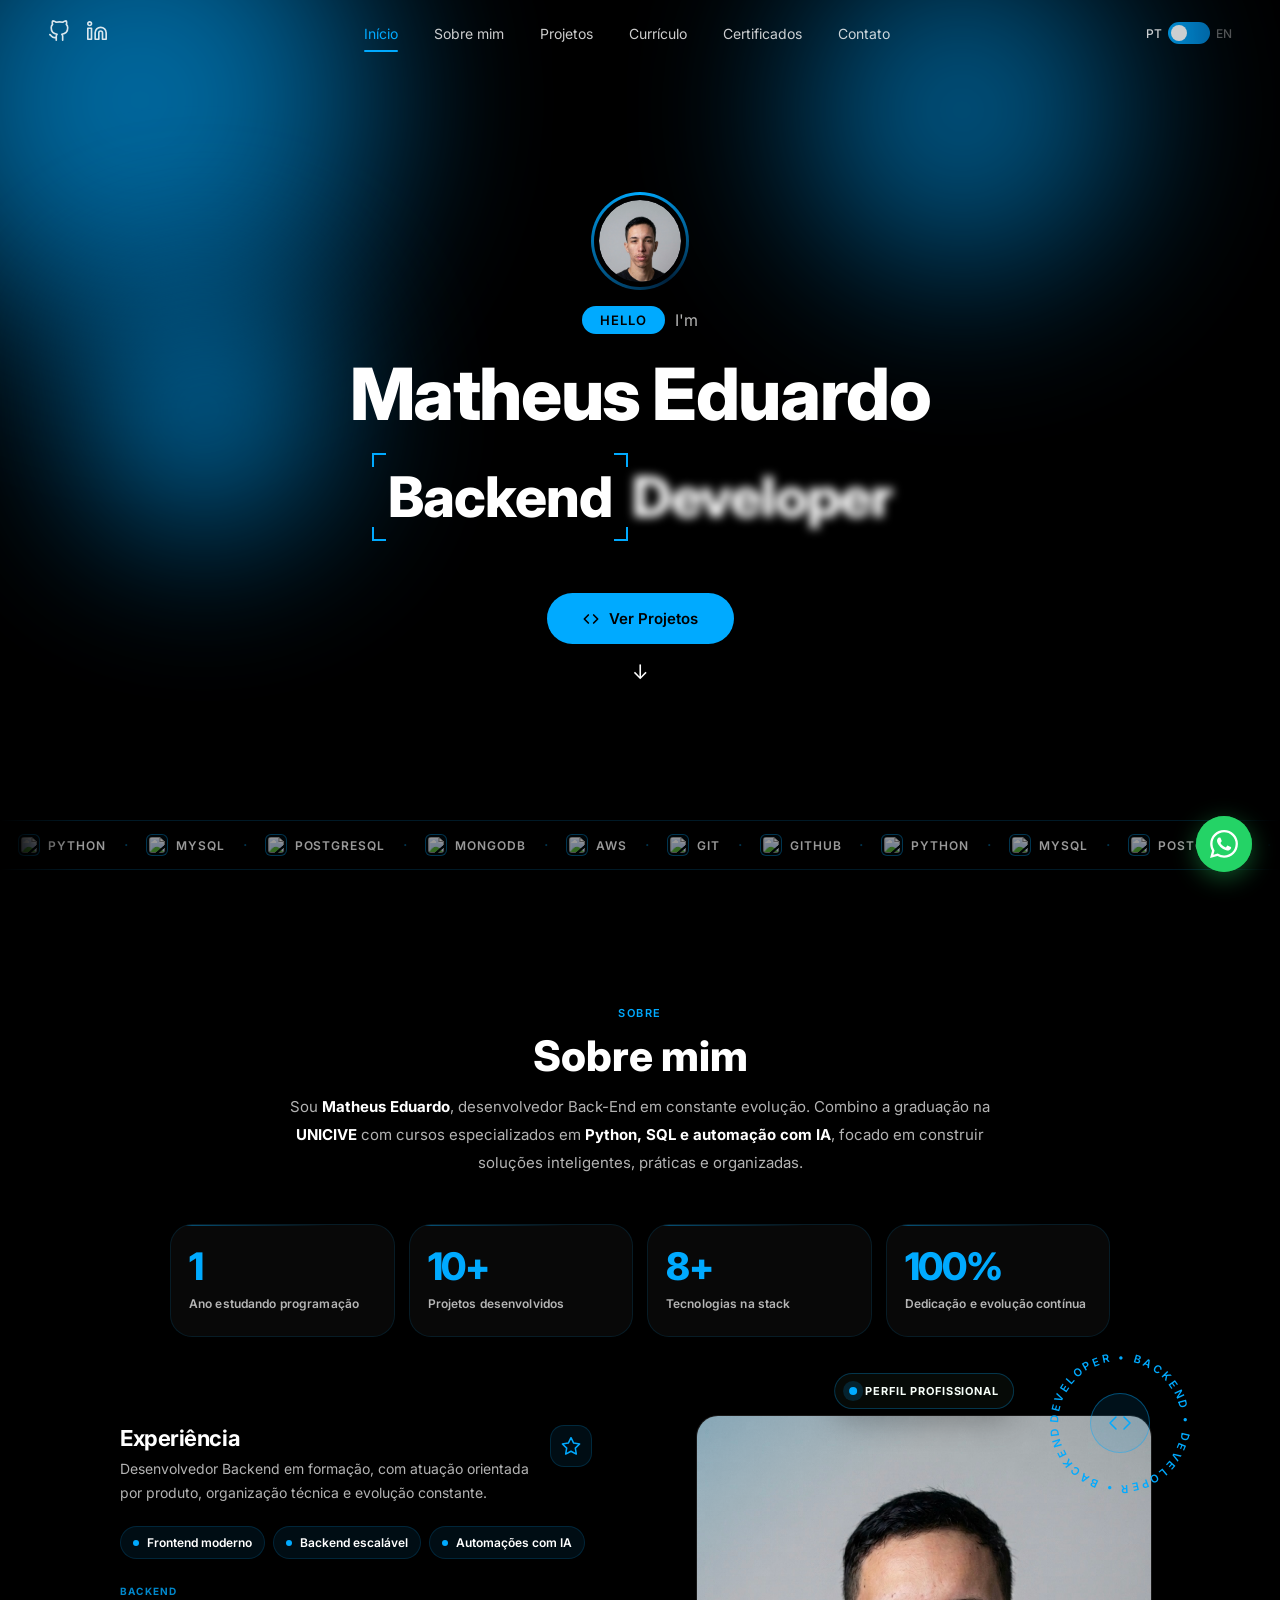
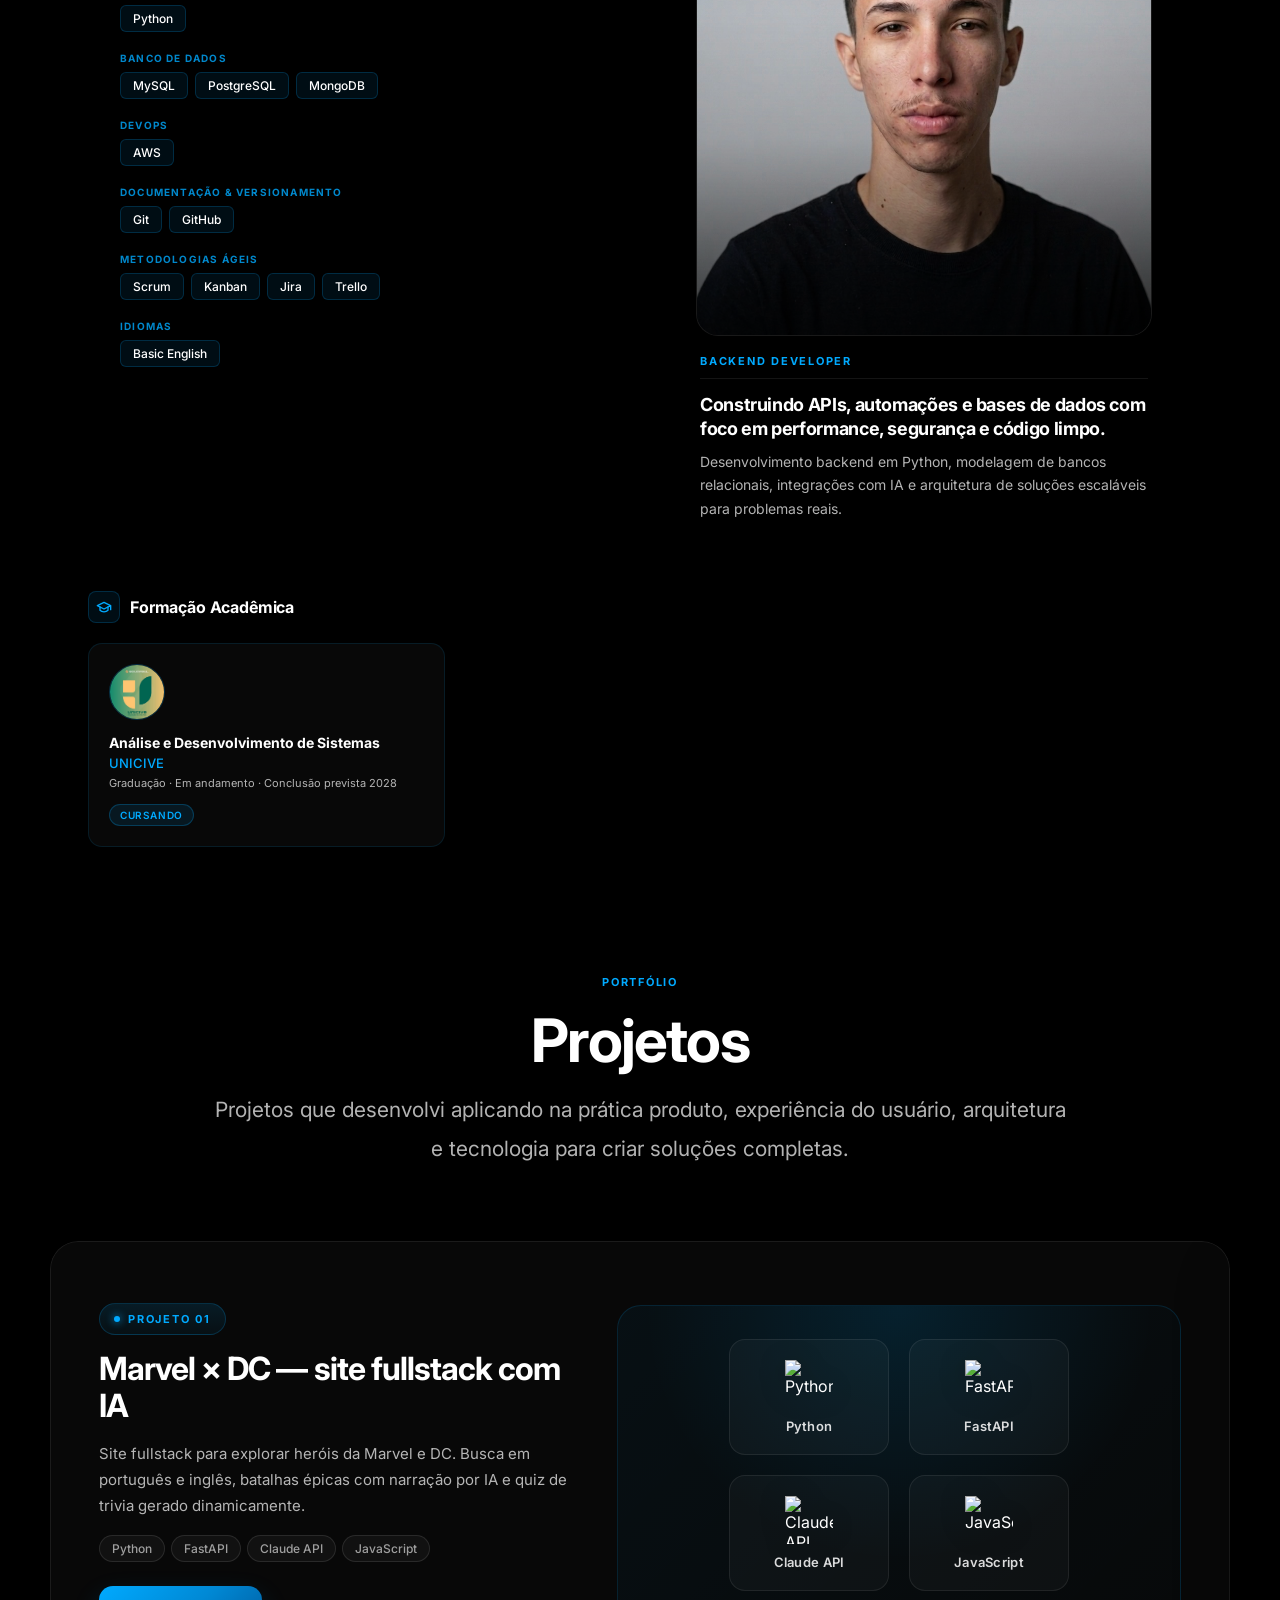
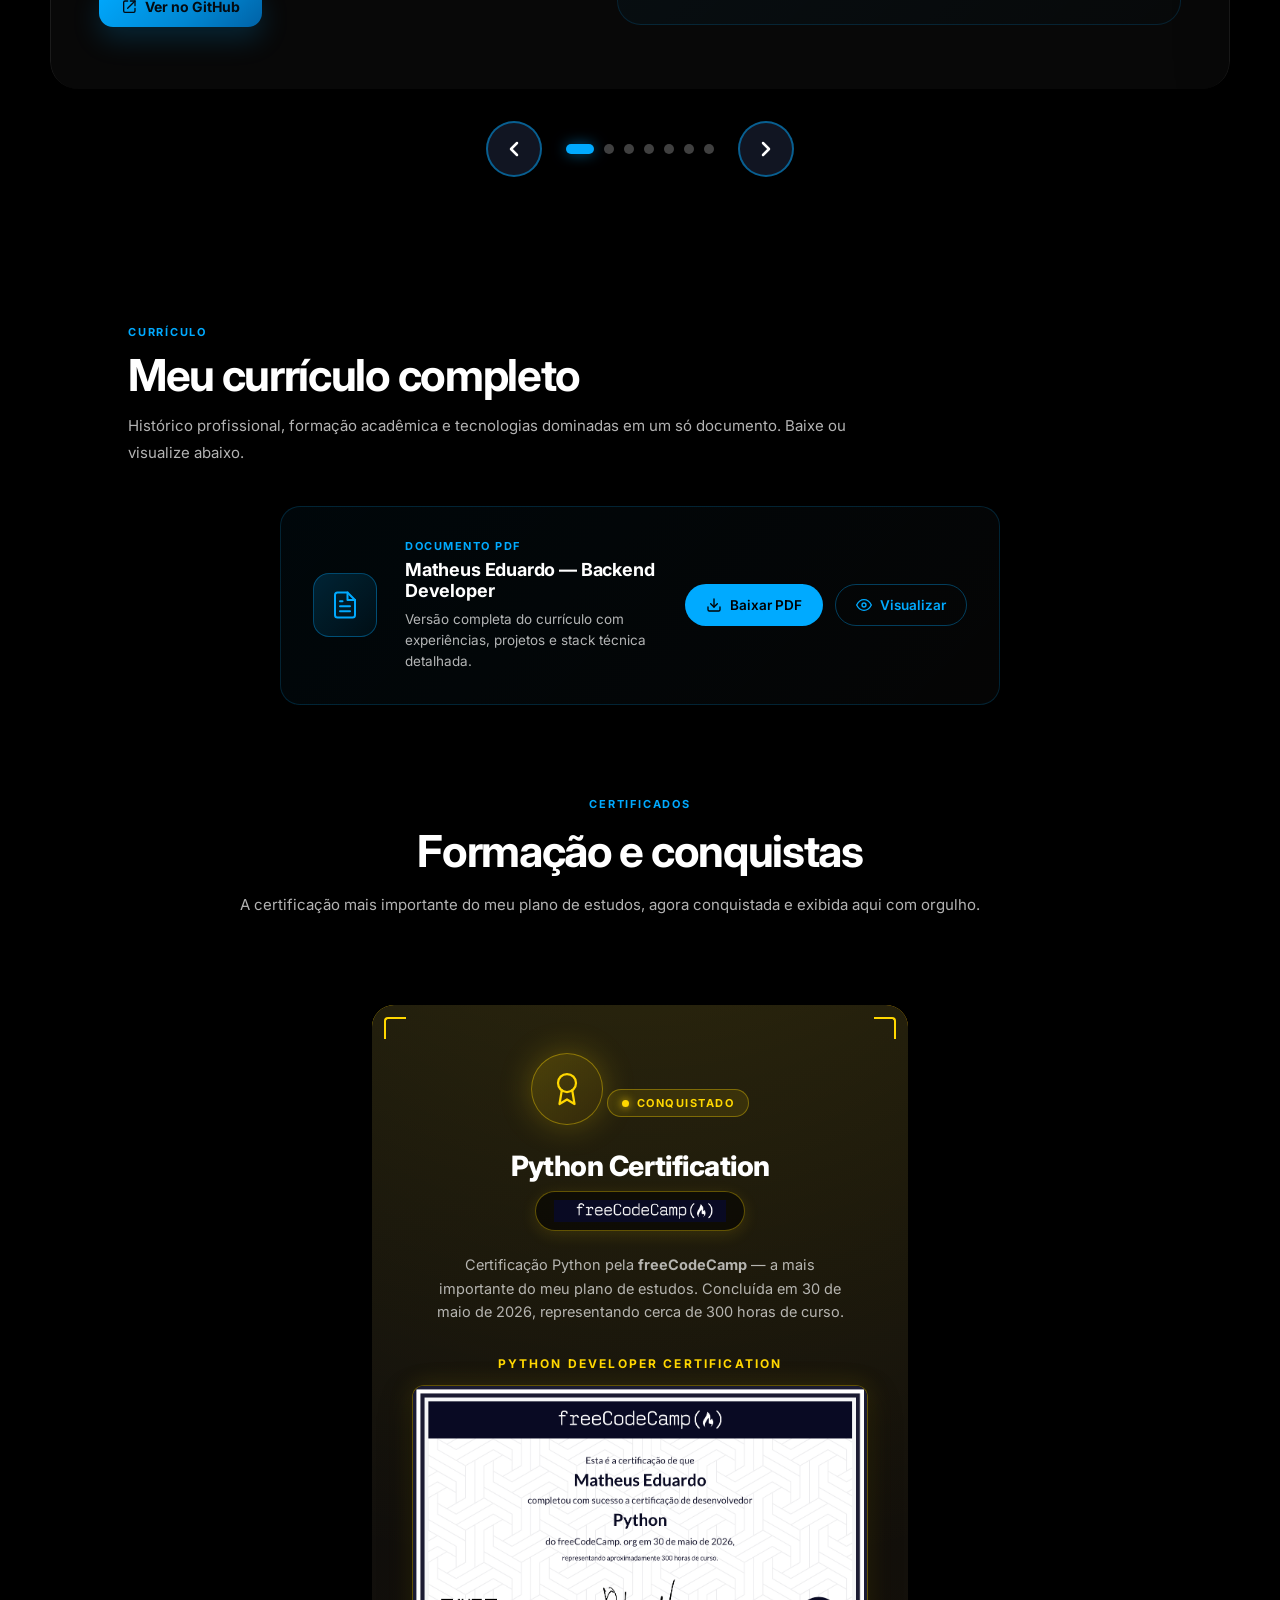
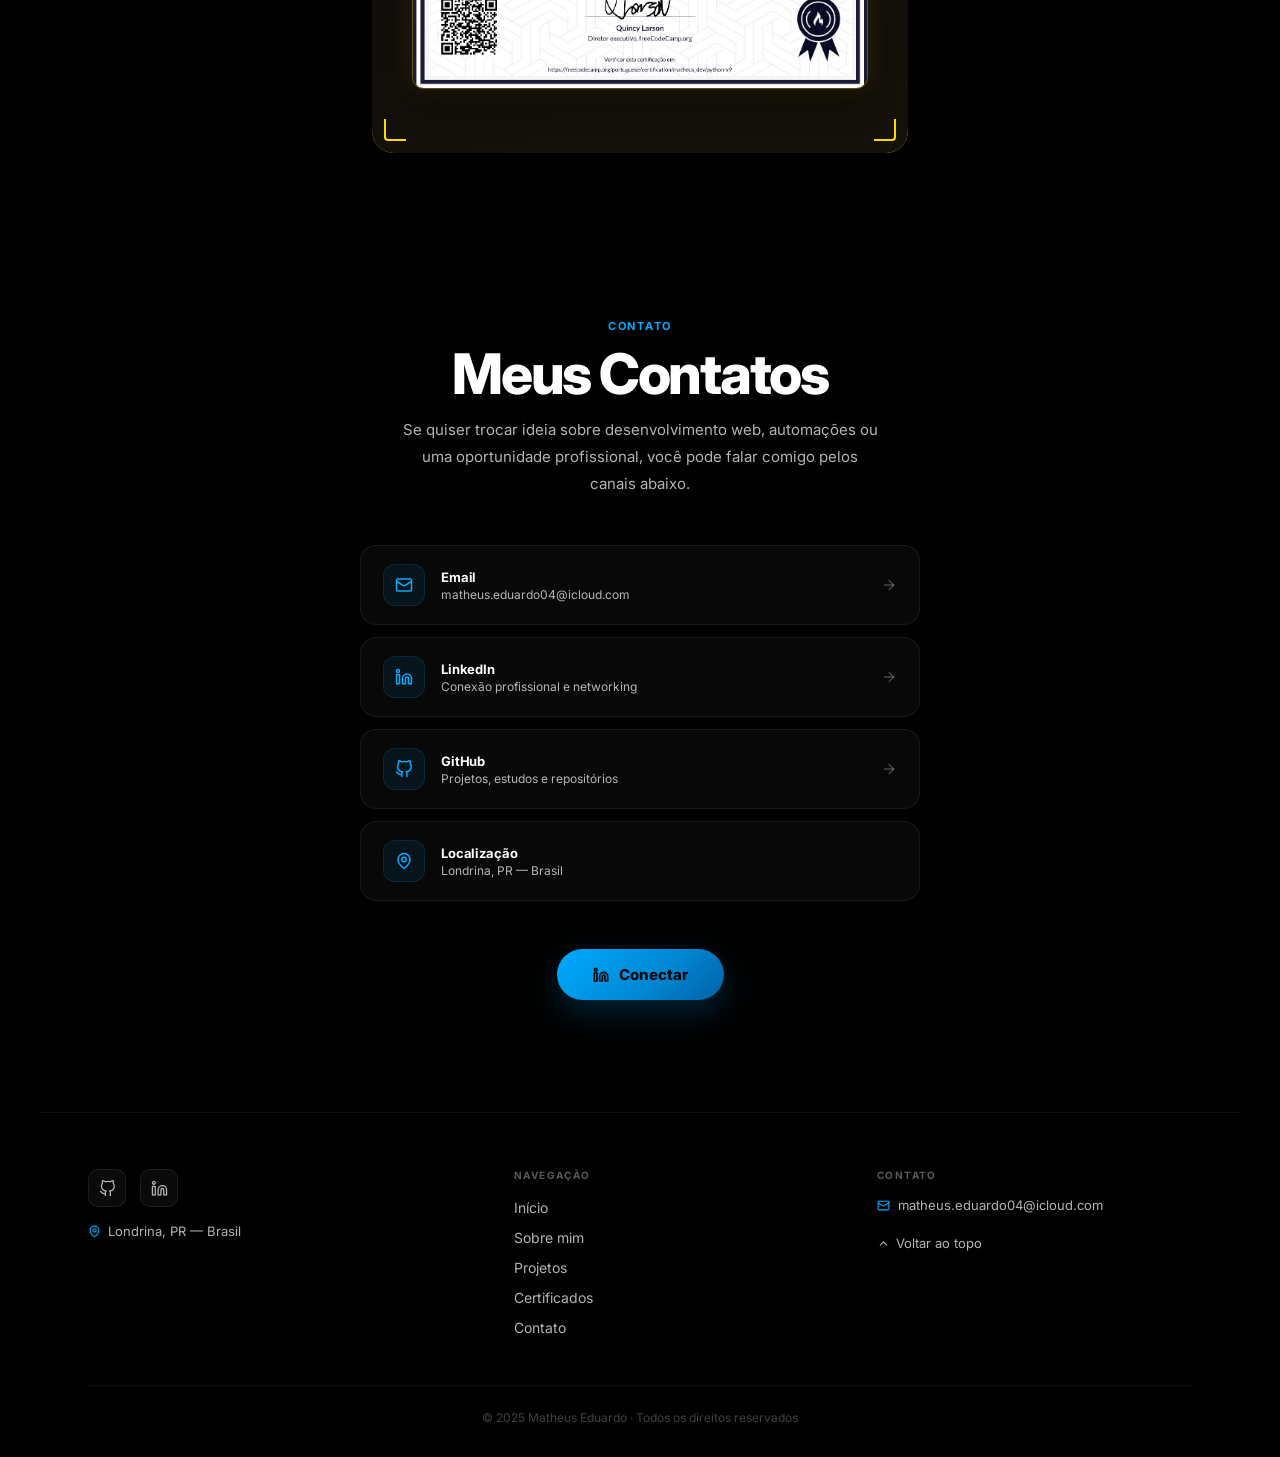
==== commit b52fff18: "adiciona imagem do certificado Python freeCodeCamp ao card de conquistas" ====
--- a/index.html
+++ b/index.html
@@ -593,21 +593,19 @@
 
         <div class="cert-premium-badge-top">
           <span class="cert-premium-badge-dot"></span>
-          <span data-i18n="certs.premium.status">Em conquista</span>
+          <span data-i18n="certs.premium.status">Conquistado</span>
         </div>
 
         <h3 class="cert-premium-title" data-i18n="certs.premium.title">Python Certification</h3>
         <div class="cert-premium-issuer-logo">
           <img src="assets/freecodecamp-logo.png" alt="freeCodeCamp">
         </div>
-        <p class="cert-premium-desc" data-i18n-html="certs.premium.desc">Certificação Python pela <strong>freeCodeCamp</strong> — a mais importante do meu plano de estudos. Ainda em progresso, mas o resultado vai valer cada hora investida.</p>
-
-        <div class="cert-premium-progress">
-          <div class="cert-premium-progress-bar">
-            <div class="cert-premium-progress-fill"></div>
-          </div>
-          <span class="cert-premium-progress-label" data-i18n="certs.premium.progress">Carregando conquista...</span>
-        </div>
+        <p class="cert-premium-desc" data-i18n-html="certs.premium.desc">Certificação Python pela <strong>freeCodeCamp</strong> — a mais importante do meu plano de estudos. Concluída em 30 de maio de 2026, representando cerca de 300 horas de curso.</p>
+
+        <span class="cert-premium-caption" data-i18n="certs.premium.caption">Python Developer Certification</span>
+        <a class="cert-premium-image" href="assets/certificadofcc.png" target="_blank" rel="noopener" aria-label="Abrir certificado em tamanho real">
+          <img src="assets/certificadofcc.png" alt="Certificado freeCodeCamp - Python" loading="lazy">
+        </a>
       </div>
     </div>
   </div>
--- a/styles.css
+++ b/styles.css
@@ -3848,6 +3848,42 @@
     margin-left: auto;
     margin-right: auto;
   }
+  .cert-premium-caption {
+    display: block;
+    font-size: 12px;
+    font-weight: 700;
+    letter-spacing: 0.18em;
+    text-transform: uppercase;
+    color: #ffd700;
+    margin-bottom: 14px;
+  }
+  .cert-premium-image {
+    display: block;
+    margin: 0 auto 24px;
+    max-width: 100%;
+    border-radius: 12px;
+    overflow: hidden;
+    border: 1.5px solid rgba(255,215,0,0.35);
+    background: rgba(0,0,0,0.45);
+    box-shadow: 0 12px 32px rgba(0,0,0,0.45), 0 0 24px rgba(255,215,0,0.15);
+    transition: transform 0.3s ease, box-shadow 0.3s ease, border-color 0.3s ease;
+  }
+  .cert-premium-image:hover {
+    transform: translateY(-2px);
+    border-color: rgba(255,215,0,0.6);
+    box-shadow: 0 16px 40px rgba(0,0,0,0.55), 0 0 32px rgba(255,215,0,0.25);
+  }
+  .cert-premium-image img {
+    display: block;
+    width: 100%;
+    height: auto;
+  }
+  html.light .cert-premium-caption { color: #b8860b; }
+  html.light .cert-premium-image {
+    border-color: rgba(184,134,11,0.45);
+    background: rgba(255,253,245,0.6);
+    box-shadow: 0 12px 32px rgba(184,134,11,0.18);
+  }
   .cert-premium-progress {
     display: flex;
     flex-direction: column;
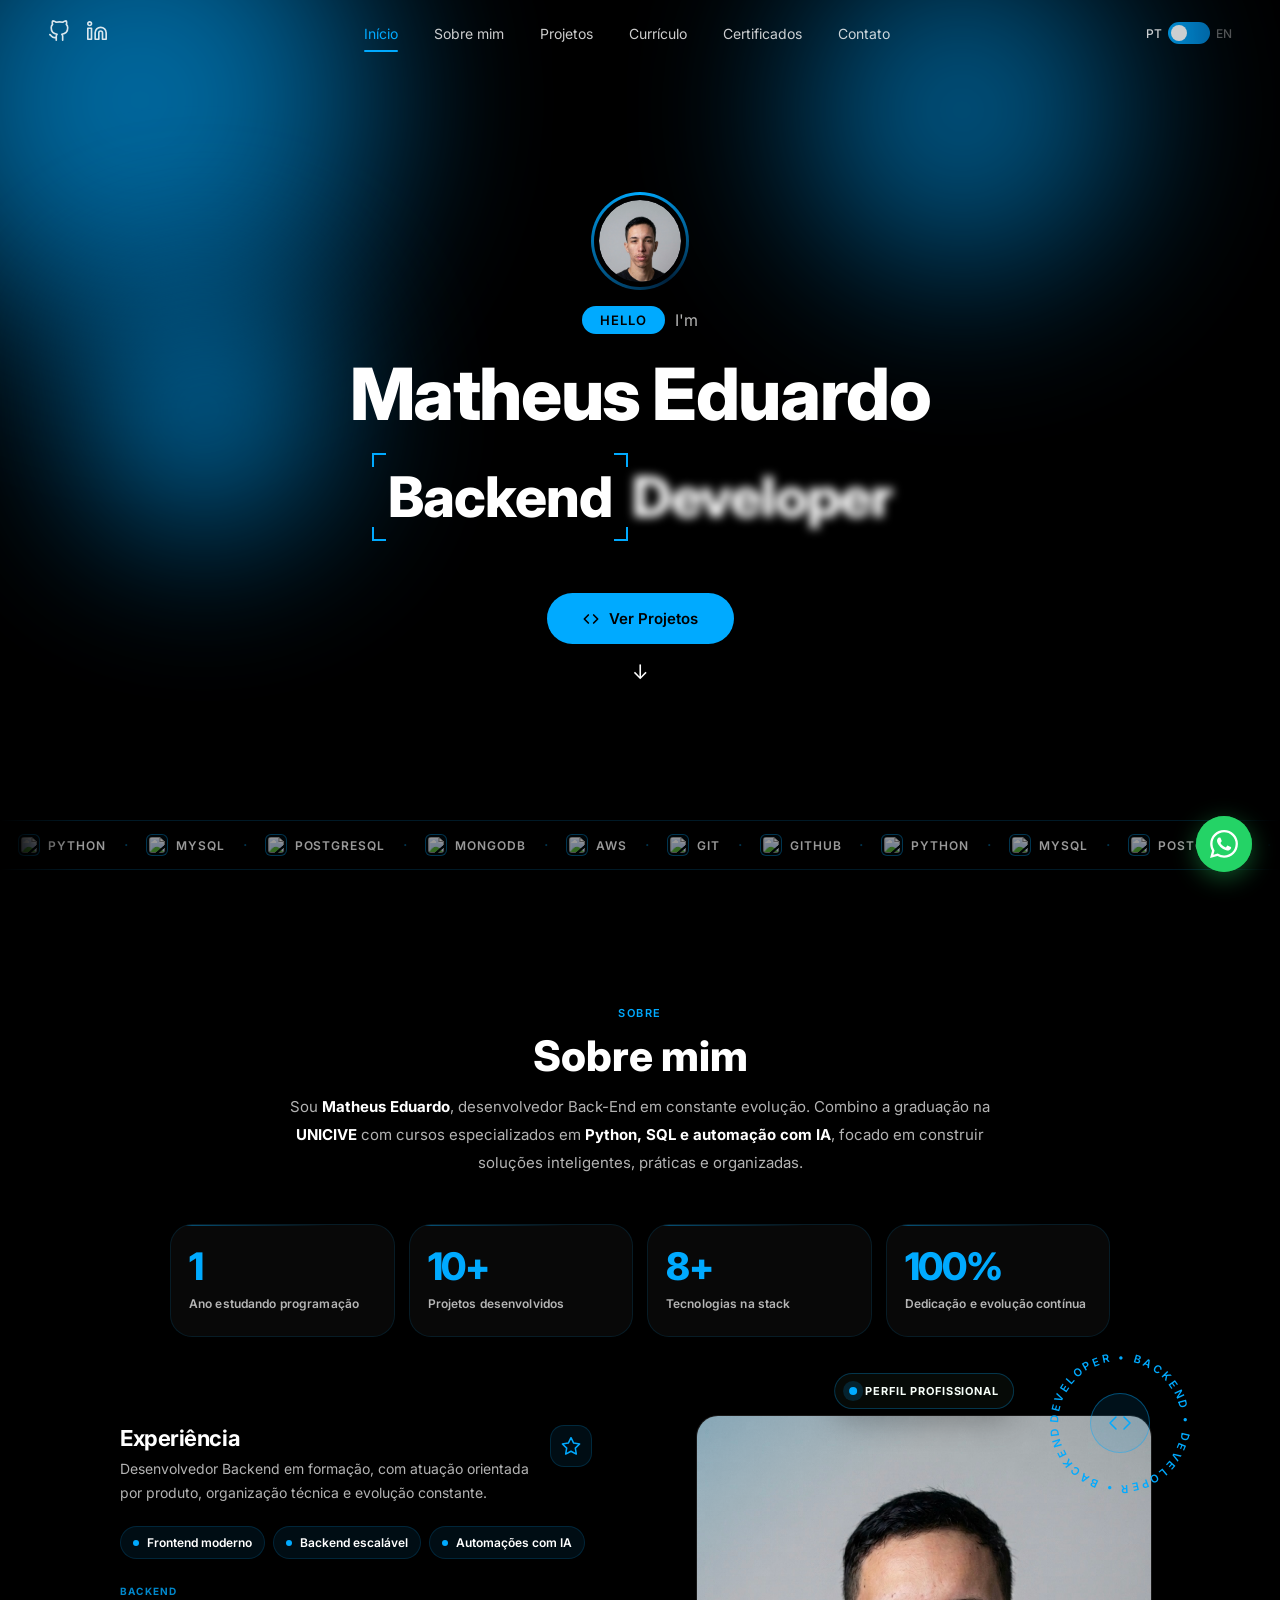
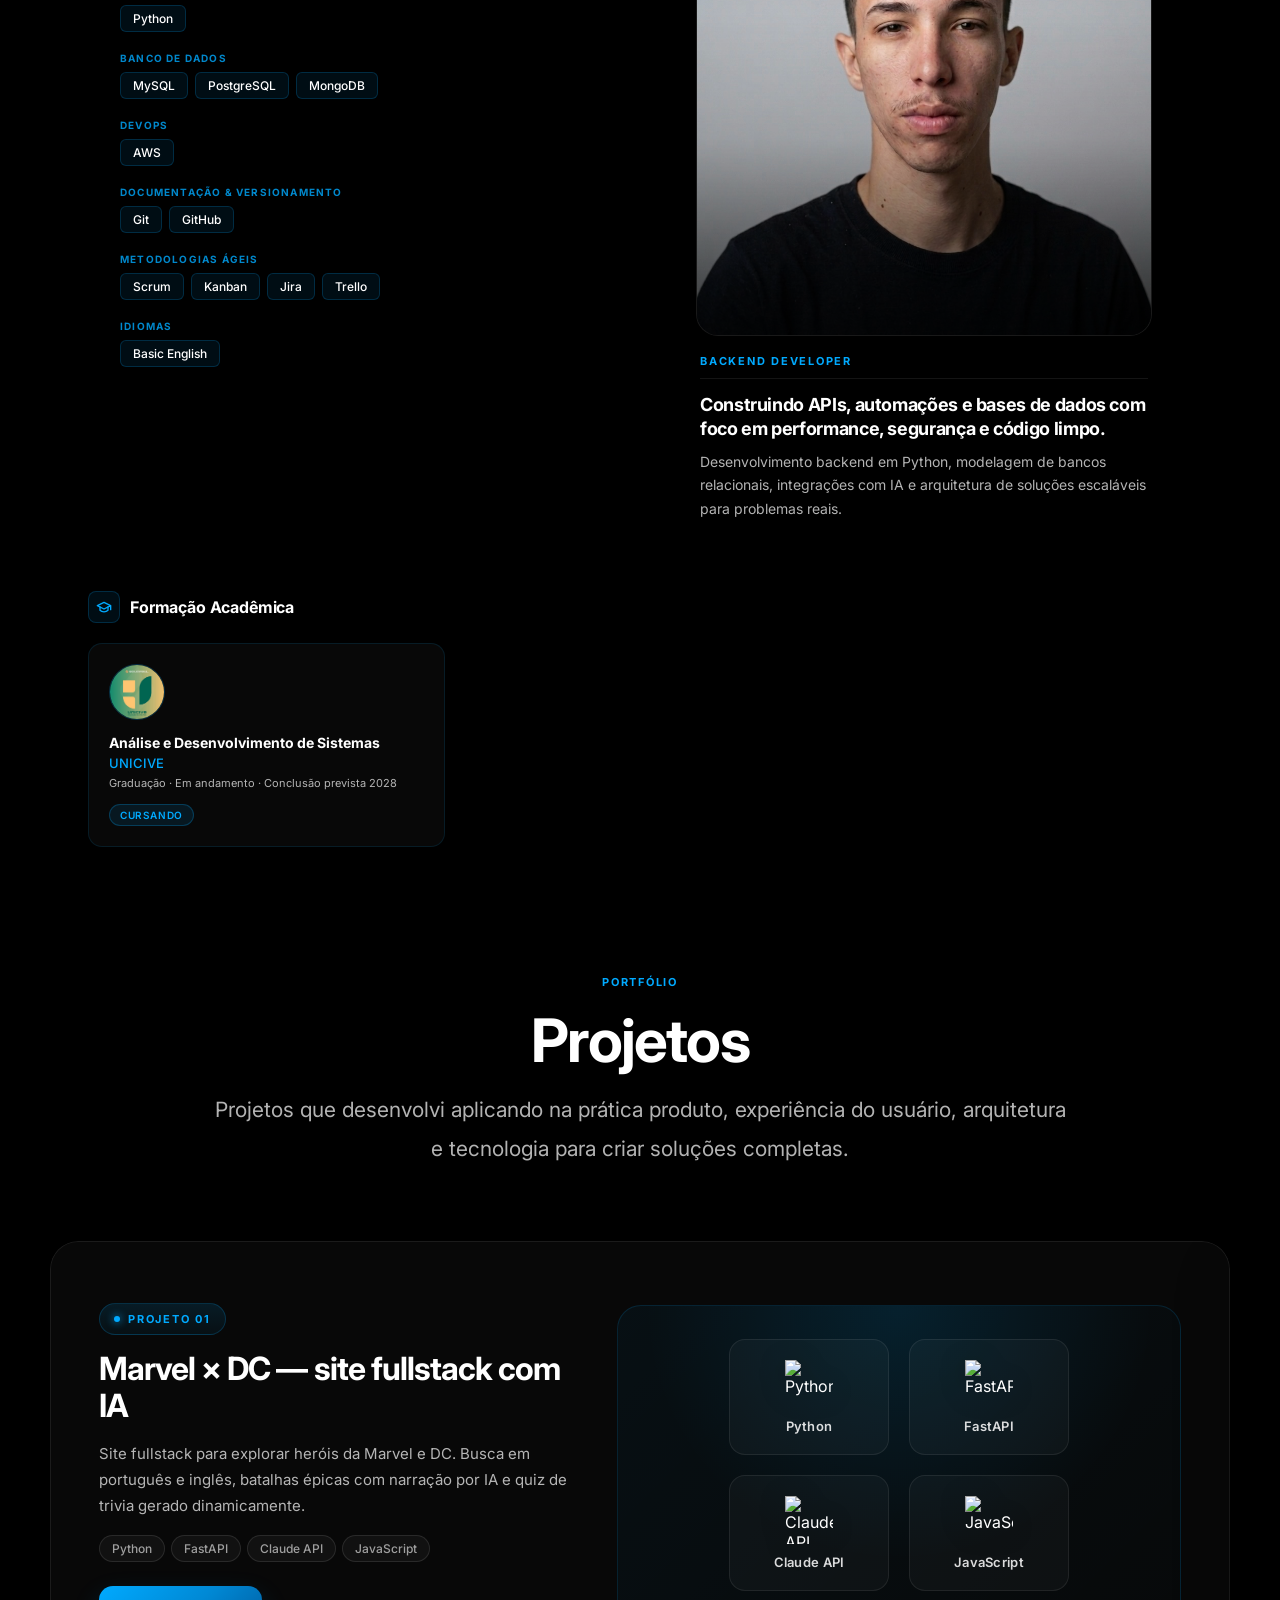
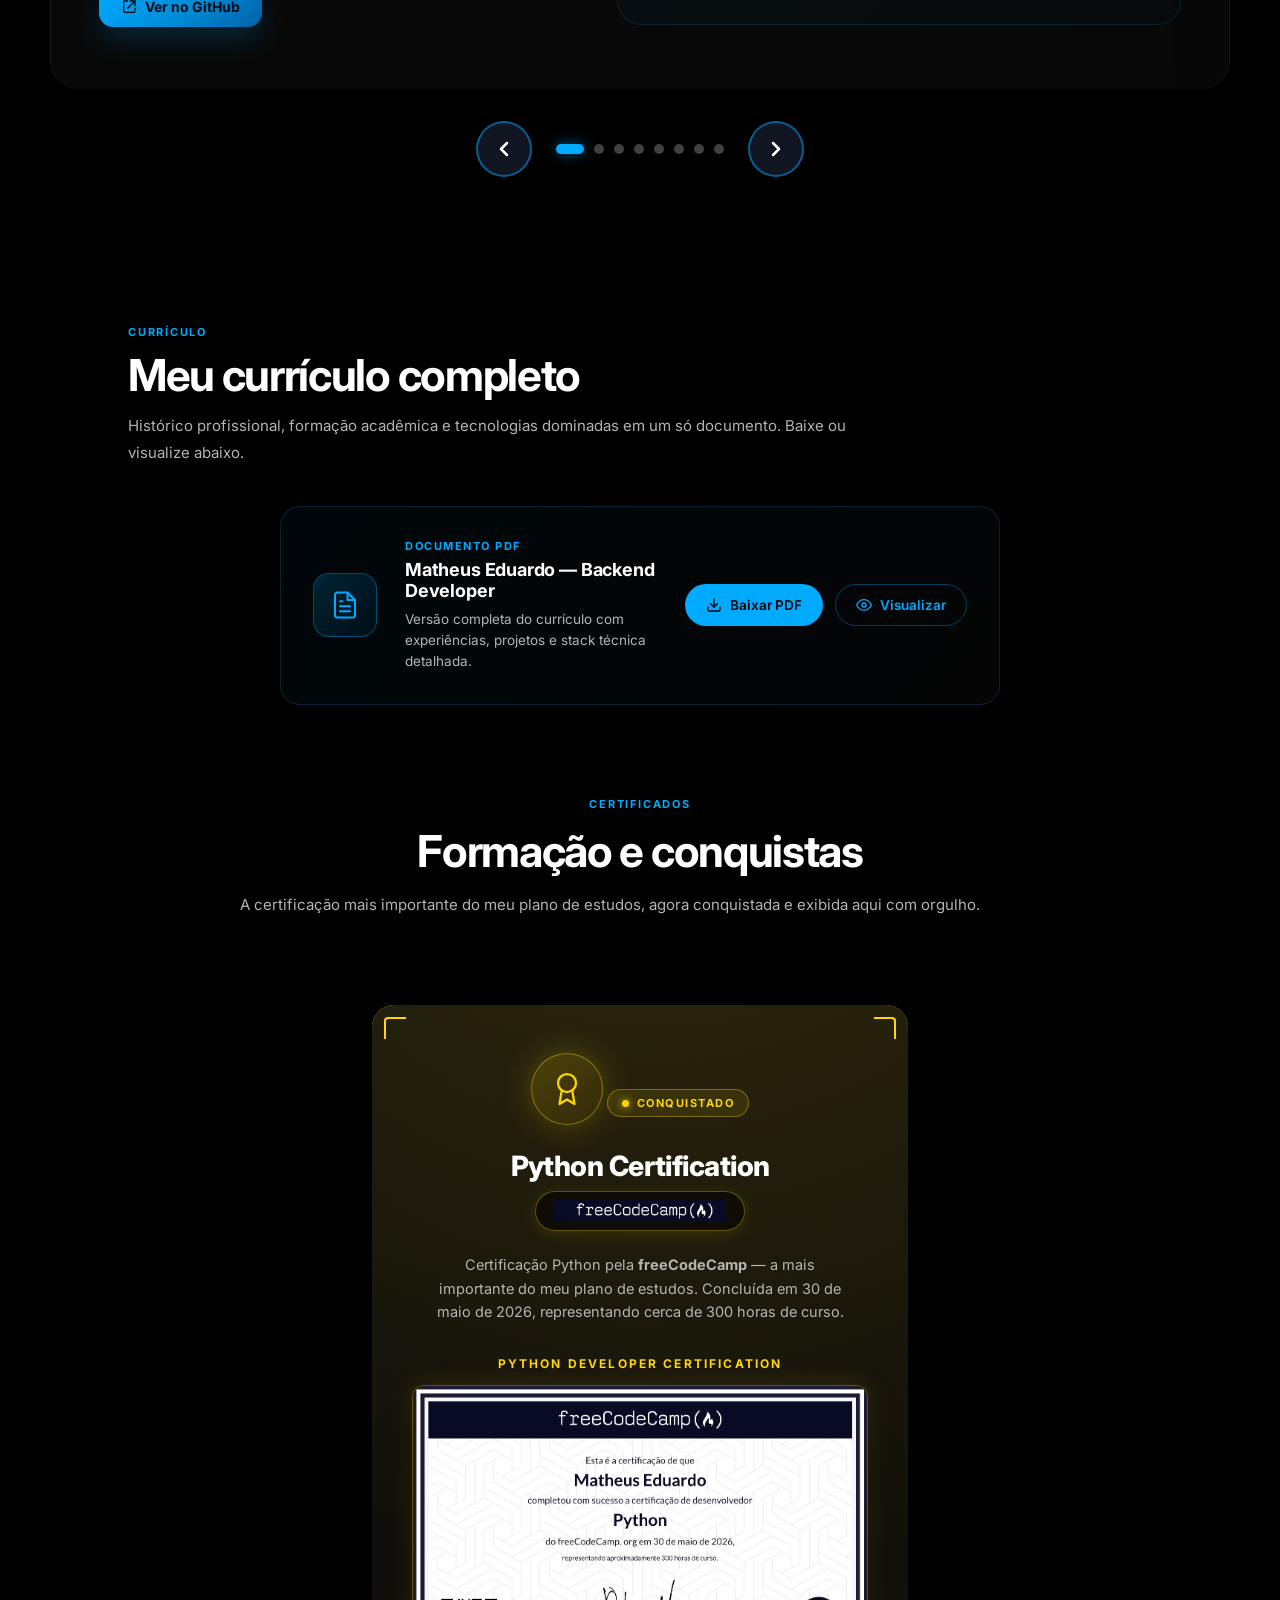
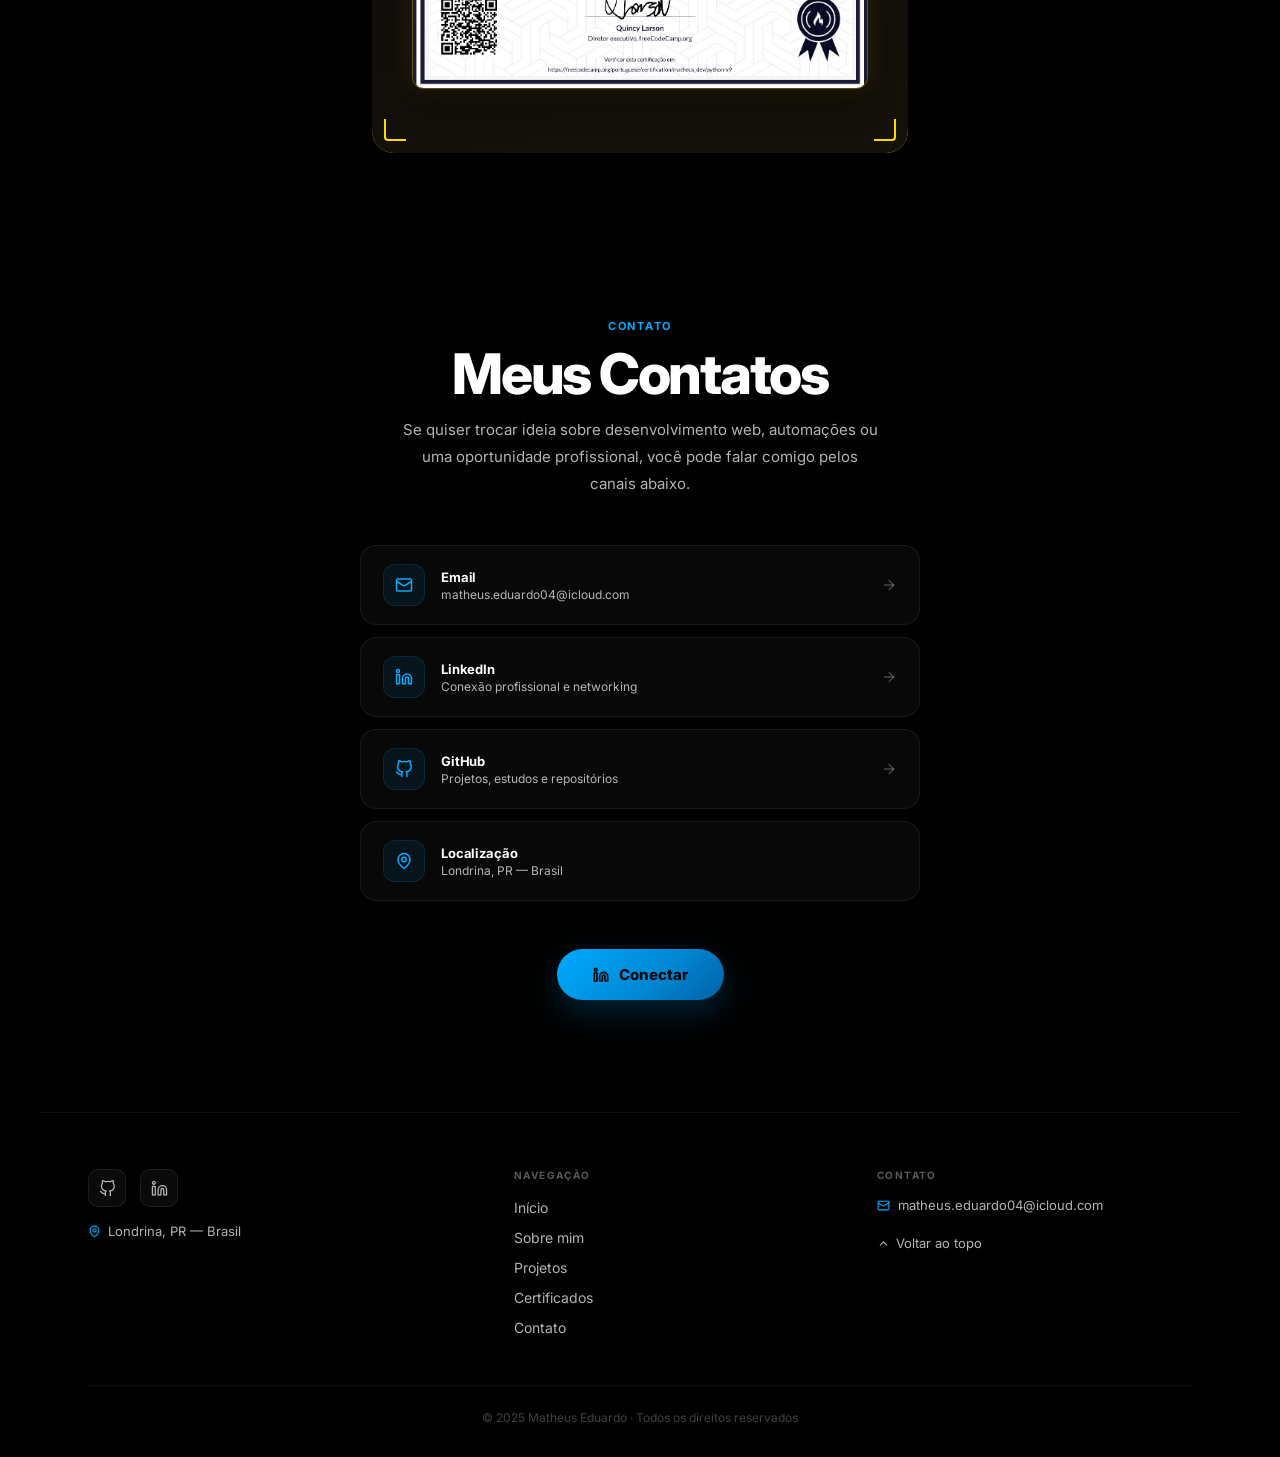
==== commit ff26ad9e: "Adiciona projeto Insertion Sort ao portfólio Co-Authored-By: Claude Opus 4.8 <noreply@anthropic.com>" ====
--- a/index.html
+++ b/index.html
@@ -496,6 +496,37 @@
           </div>
         </div>
 
+        <!-- Card 8 -->
+        <div class="carousel-card">
+          <div class="carousel-card-content">
+            <span class="carousel-card-label" data-i18n="projects.eighth.label">Projeto 08</span>
+            <h3 class="carousel-card-title" data-i18n="projects.eighth.title">Insertion Sort — visualização interativa do algoritmo</h3>
+            <p class="carousel-card-desc" data-i18n="projects.eighth.desc">Visualização animada do algoritmo Insertion Sort com divisor entre a parte ordenada e a não-ordenada, controle de velocidade, beeps de áudio e o código Python acompanhando linha por linha. Viralizou no LinkedIn com mais de 1.400 reações.</p>
+            <div class="carousel-card-techs">
+              <span>JavaScript</span>
+              <span>HTML</span>
+              <span>CSS</span>
+              <span>Algoritmos</span>
+            </div>
+            <div class="carousel-card-actions">
+              <a class="carousel-card-btn" href="https://github.com/matheuseduardo04-dotcom/insertion-sort" target="_blank">
+                <svg width="16" height="16" viewBox="0 0 24 24" fill="none" stroke="currentColor" stroke-width="2" stroke-linecap="round" stroke-linejoin="round"><path d="M14 3h7v7"/><path d="M10 14L21 3"/><path d="M21 14v4a2 2 0 0 1-2 2H6a2 2 0 0 1-2-2V5a2 2 0 0 1 2-2h4"/></svg>
+                <span data-i18n="projects.eighth.ctaPrimary">Ver no GitHub</span>
+              </a>
+            </div>
+          </div>
+          <div class="carousel-card-visual">
+            <div class="project-stack-display">
+              <div class="project-stack-grid">
+                <div class="project-stack-icon"><img src="https://cdn.jsdelivr.net/gh/devicons/devicon/icons/javascript/javascript-original.svg" alt="JavaScript"><span>JavaScript</span></div>
+                <div class="project-stack-icon"><img src="https://cdn.jsdelivr.net/gh/devicons/devicon/icons/html5/html5-original.svg" alt="HTML5"><span>HTML5</span></div>
+                <div class="project-stack-icon"><img src="https://cdn.jsdelivr.net/gh/devicons/devicon/icons/css3/css3-original.svg" alt="CSS3"><span>CSS3</span></div>
+                <div class="project-stack-icon"><img src="https://cdn.jsdelivr.net/gh/devicons/devicon/icons/python/python-original.svg" alt="Python"><span>Python</span></div>
+              </div>
+            </div>
+          </div>
+        </div>
+
       </div>
       </div>
 
@@ -512,6 +543,7 @@
           <button class="carousel-dot" data-index="4" aria-label="Projeto 5"></button>
           <button class="carousel-dot" data-index="5" aria-label="Projeto 6"></button>
           <button class="carousel-dot" data-index="6" aria-label="Projeto 7"></button>
+          <button class="carousel-dot" data-index="7" aria-label="Projeto 8"></button>
         </div>
         <button class="carousel-arrow carousel-arrow-right" id="carouselNext" aria-label="Próximo projeto">
           <svg width="24" height="24" viewBox="0 0 24 24" fill="none" stroke="currentColor" stroke-width="2.5" stroke-linecap="round" stroke-linejoin="round"><path d="M9 18l6-6-6-6"/></svg>
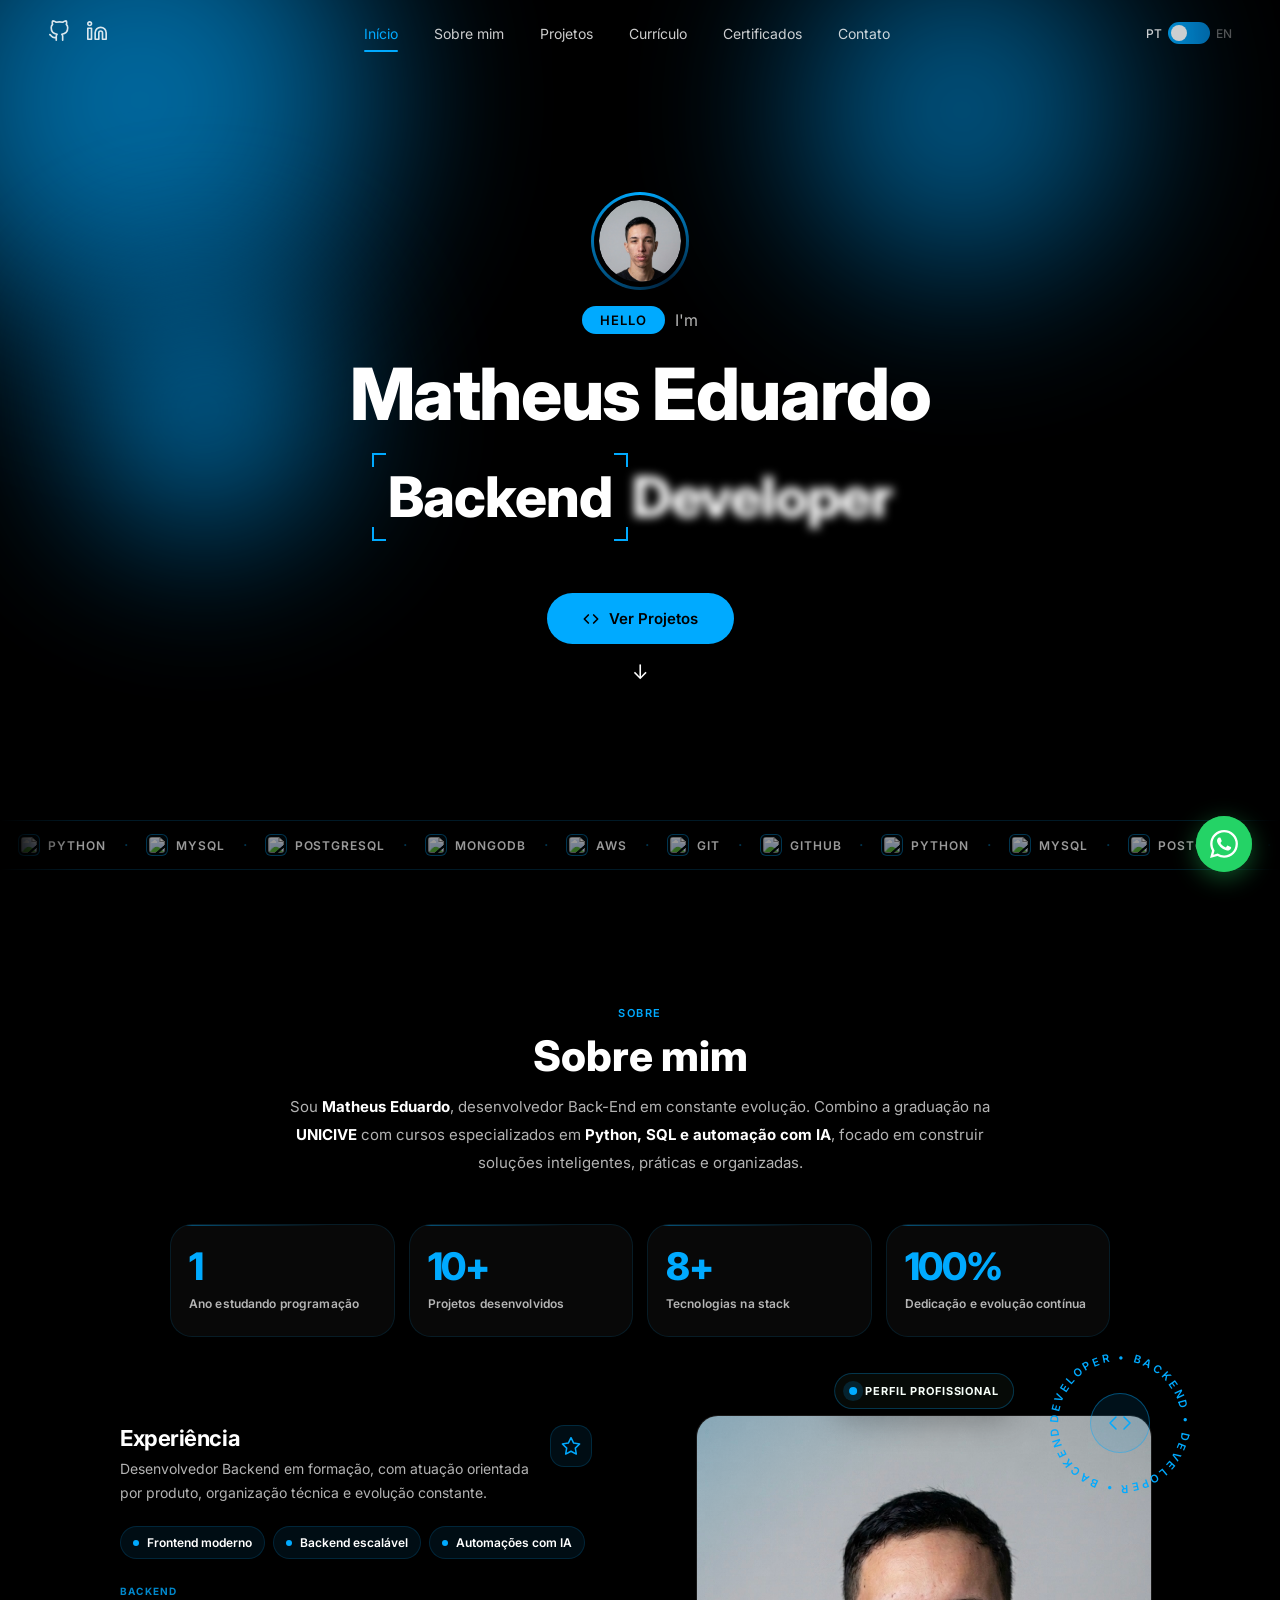
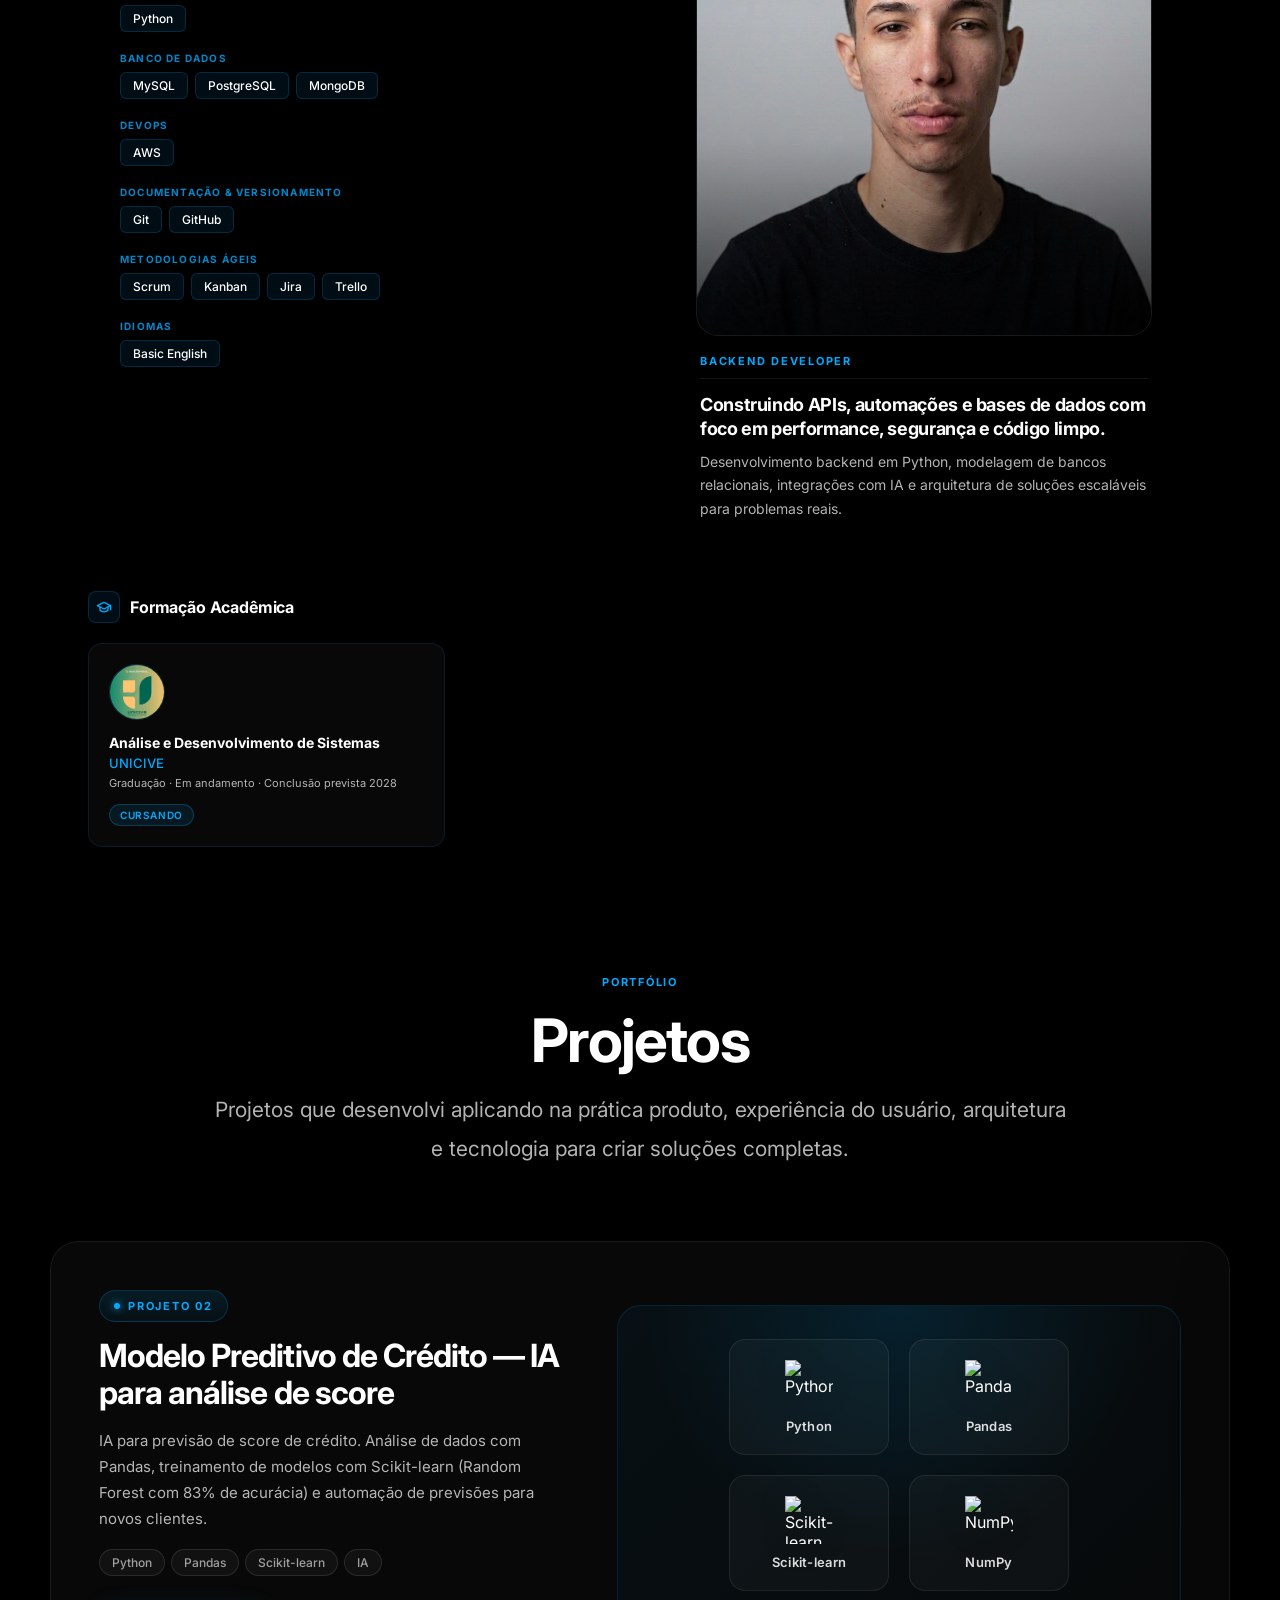
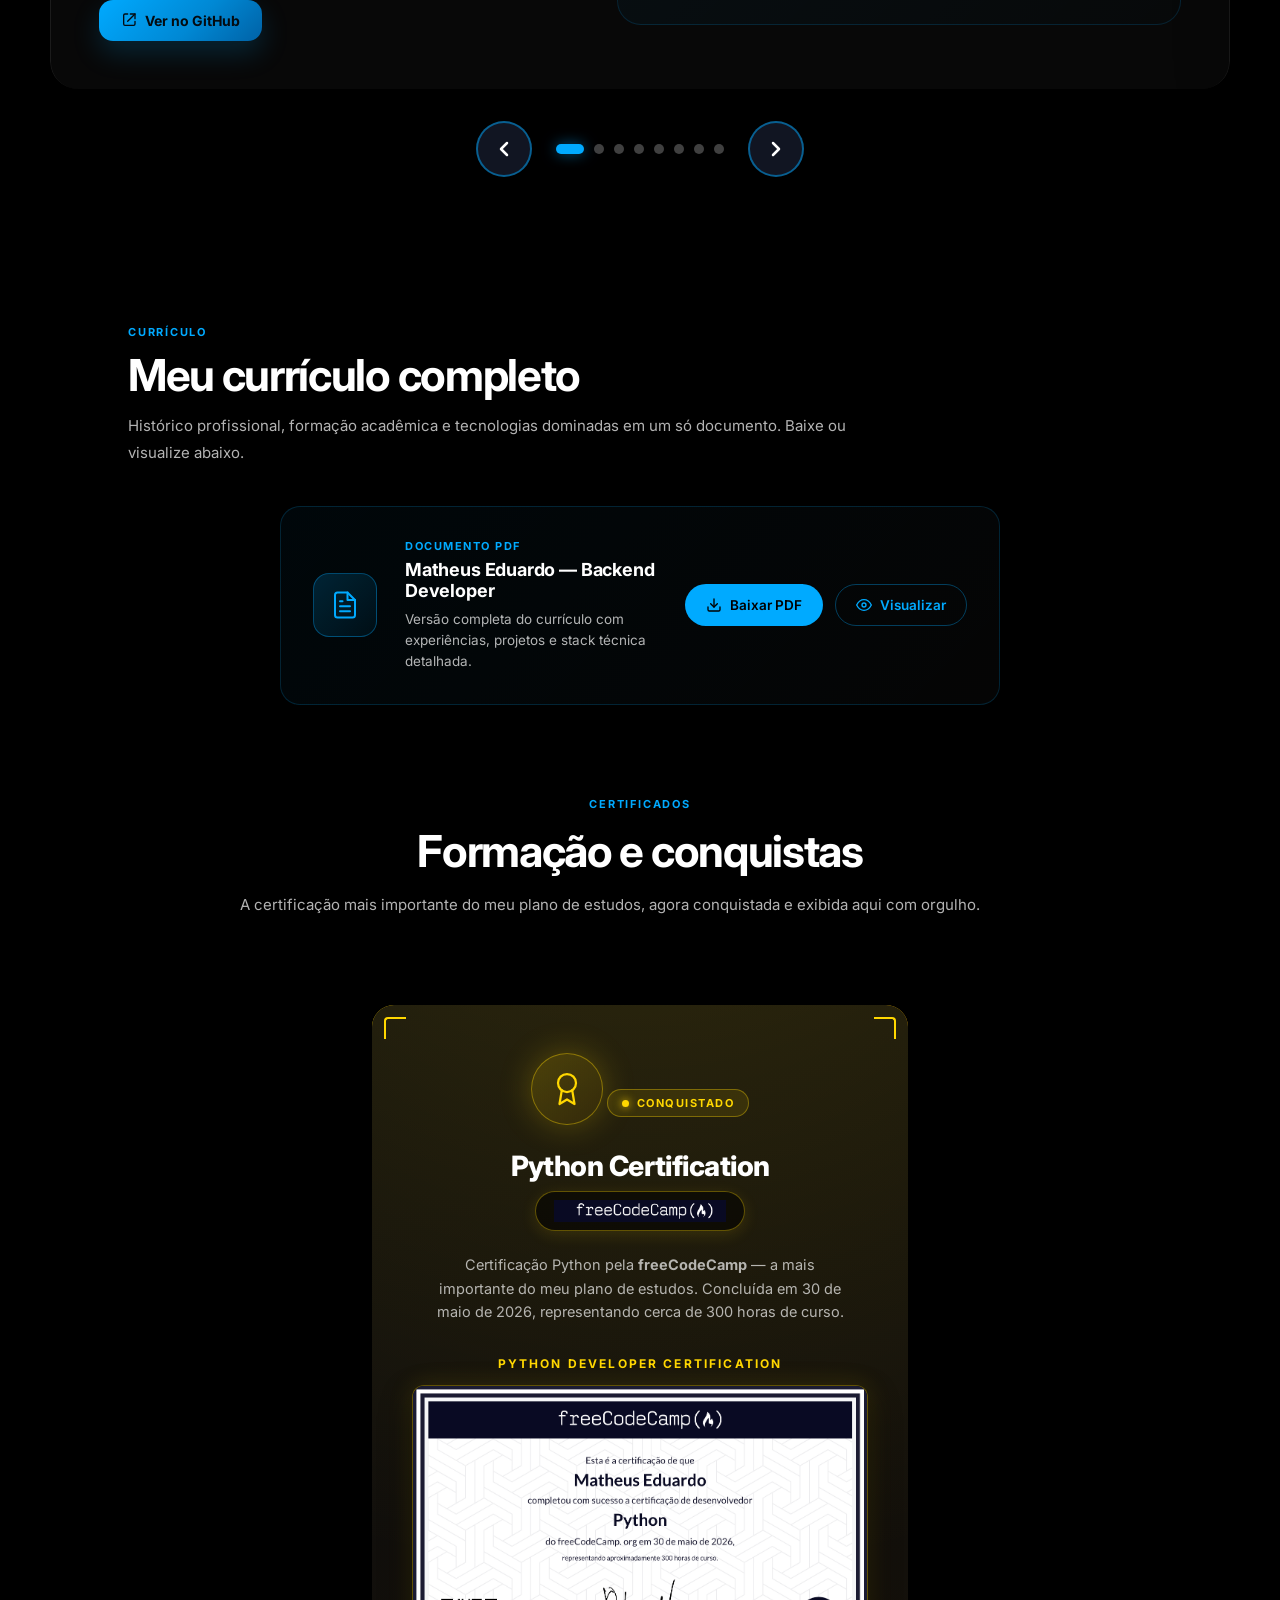
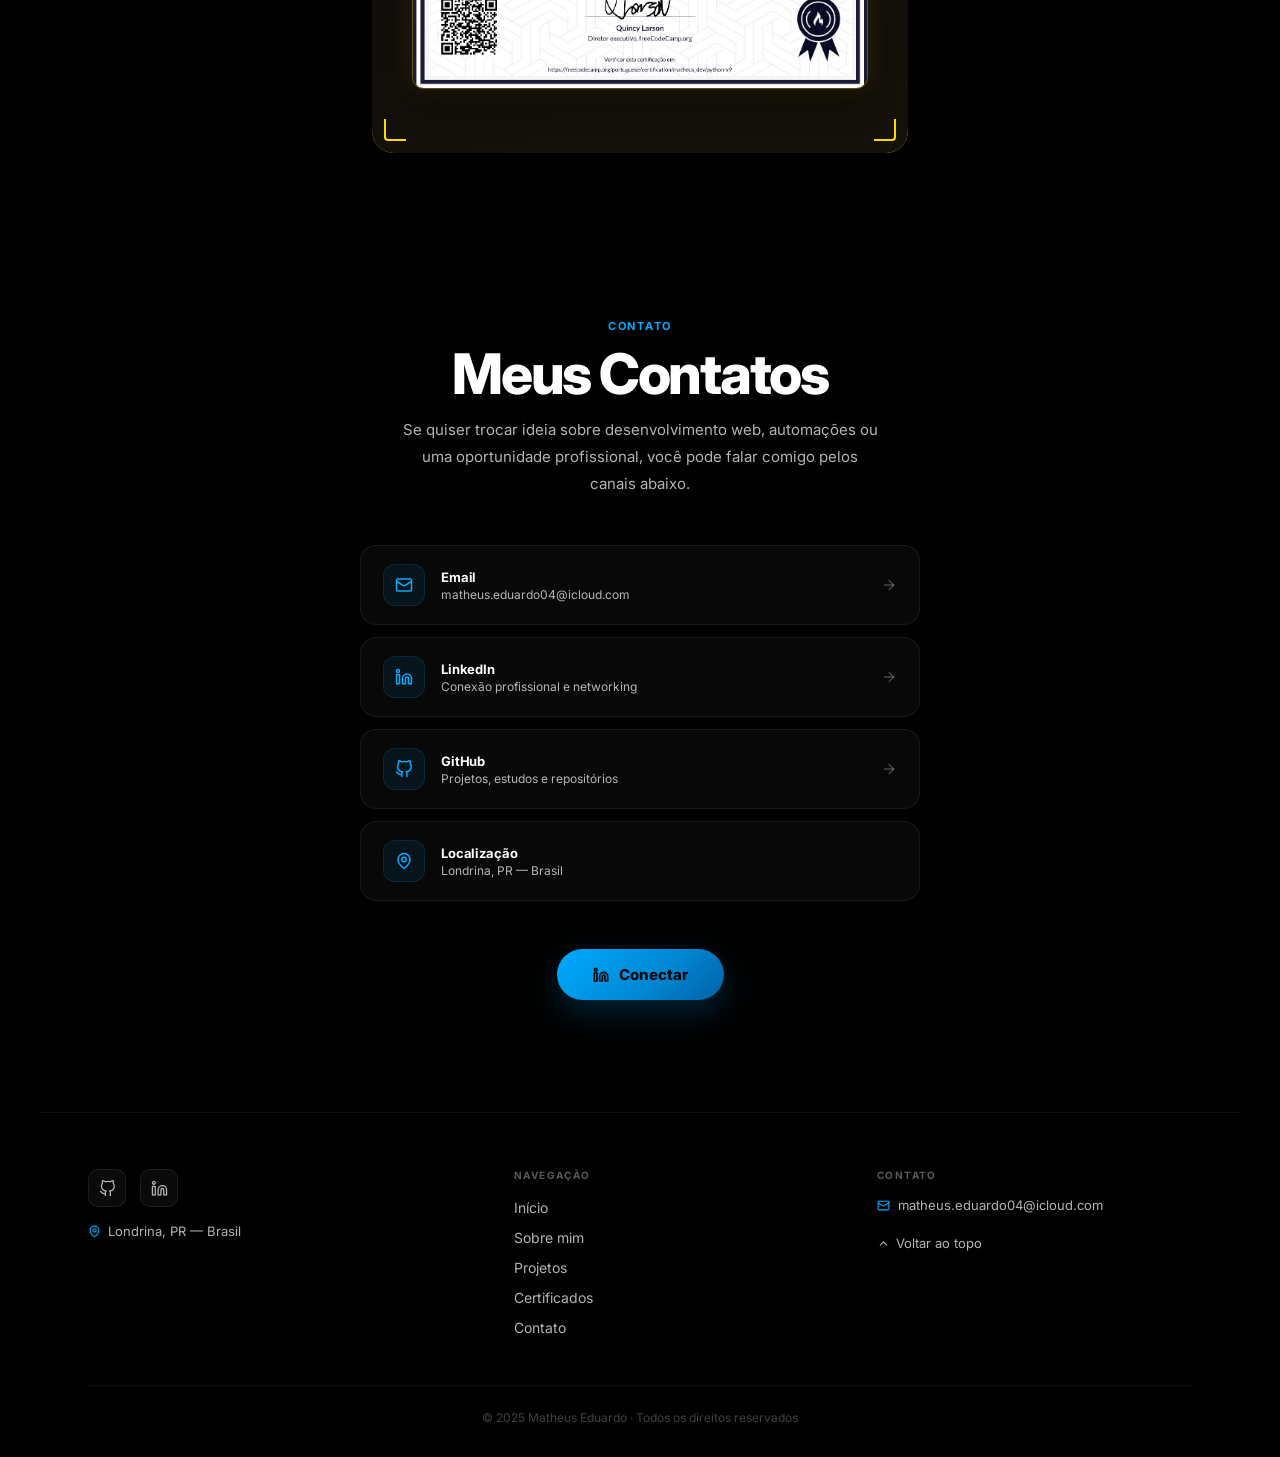
==== commit 57165d18: "Remove projeto Marvel x DC e atualiza curriculo Co-Authored-By: Claude Opus 4.8 <noreply@anthropic.c" ====
--- a/index.html
+++ b/index.html
@@ -282,37 +282,6 @@
       <div class="carousel-viewport">
         <div class="carousel-track" id="carouselTrack">
 
-        <!-- Card 1 -->
-        <div class="carousel-card">
-          <div class="carousel-card-content">
-            <span class="carousel-card-label" data-i18n="projects.feature.label">Projeto 01</span>
-            <h3 class="carousel-card-title" data-i18n="projects.feature.title">Marvel × DC — site fullstack com IA</h3>
-            <p class="carousel-card-desc" data-i18n="projects.feature.desc">Site fullstack para explorar heróis da Marvel e DC. Busca em português e inglês, batalhas épicas com narração por IA e quiz de trivia gerado dinamicamente.</p>
-            <div class="carousel-card-techs">
-              <span>Python</span>
-              <span>FastAPI</span>
-              <span>Claude API</span>
-              <span>JavaScript</span>
-            </div>
-            <div class="carousel-card-actions">
-              <a class="carousel-card-btn" href="https://github.com/matheuseduardo04-dotcom/MARVELxDC" target="_blank">
-                <svg width="16" height="16" viewBox="0 0 24 24" fill="none" stroke="currentColor" stroke-width="2" stroke-linecap="round" stroke-linejoin="round"><path d="M14 3h7v7"/><path d="M10 14L21 3"/><path d="M21 14v4a2 2 0 0 1-2 2H6a2 2 0 0 1-2-2V5a2 2 0 0 1 2-2h4"/></svg>
-                <span data-i18n="projects.feature.ctaPrimary">Ver no GitHub</span>
-              </a>
-            </div>
-          </div>
-          <div class="carousel-card-visual">
-            <div class="project-stack-display">
-              <div class="project-stack-grid">
-                <div class="project-stack-icon"><img src="https://cdn.jsdelivr.net/gh/devicons/devicon/icons/python/python-original.svg" alt="Python"><span>Python</span></div>
-                <div class="project-stack-icon"><img src="https://cdn.jsdelivr.net/gh/devicons/devicon/icons/fastapi/fastapi-original.svg" alt="FastAPI"><span>FastAPI</span></div>
-                <div class="project-stack-icon"><img src="https://www.anthropic.com/favicon.ico" alt="Claude API"><span>Claude API</span></div>
-                <div class="project-stack-icon"><img src="https://cdn.jsdelivr.net/gh/devicons/devicon/icons/javascript/javascript-original.svg" alt="JavaScript"><span>JavaScript</span></div>
-              </div>
-            </div>
-          </div>
-        </div>
-
         <!-- Card 2 -->
         <div class="carousel-card">
           <div class="carousel-card-content">
